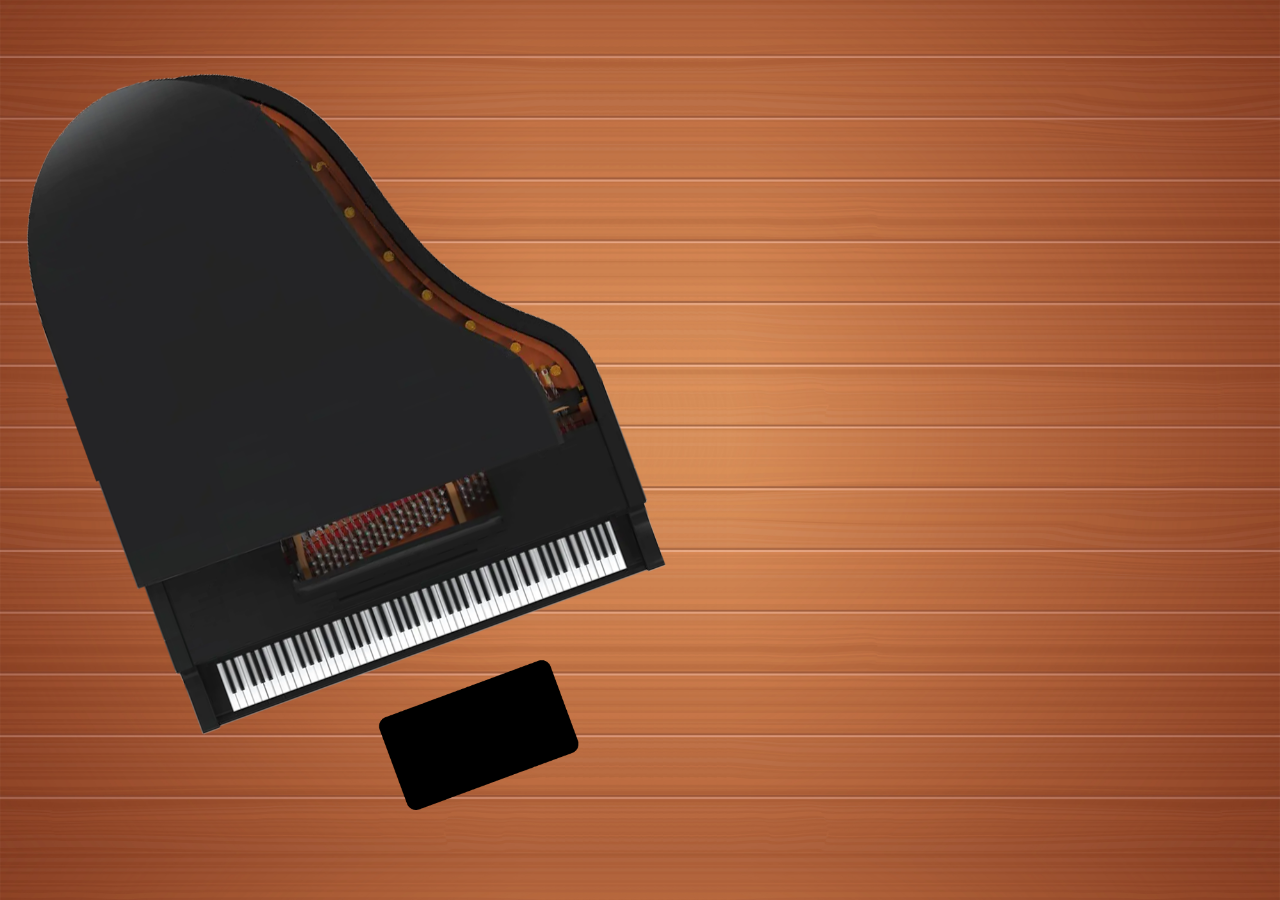
==== index.html @ e2bbc494 "first commit" ====
<!DOCTYPE html>
<html lang="pt-br">

<head>
    <meta charset="UTF-8">
    <meta http-equiv="X-UA-Compatible" content="IE=edge">
    <meta name="viewport" content="width=device-width, initial-scale=1.0">
    <link rel="stylesheet" href="style.css">
    <title>Cartao</title>
</head>

<body>
    <div id="background">
        <div id="piano">
        </div>
        <svg id="logo" viewBox="0 0 319 62" fill="none">
            <path d="M67.8456 60.96C66.3736 60.96 65.0776 60.56 63.9576 59.76C62.8696 58.96 62.0216 57.856 61.4136 56.448C60.8056 55.04 60.5016 53.472 60.5016 51.744C60.5016 49.952 60.7736 48.08 61.3176 46.128C61.8936 44.176 62.6296 42.224 63.5256 40.272C64.4216 38.32 65.3816 36.448 66.4056 34.656C67.4616 32.832 68.4856 31.168 69.4776 29.664C70.5016 28.16 71.3976 26.912 72.1656 25.92C73.3496 24.288 74.6936 22.592 76.1976 20.832C77.7336 19.04 79.3816 17.36 81.1416 15.792C82.9016 14.224 84.7576 12.96 86.7096 12C88.6616 11.008 90.6456 10.512 92.6616 10.512C93.9416 10.512 94.8856 10.656 95.4936 10.944C96.1016 11.2 96.4056 11.568 96.4056 12.048C96.4056 12.4 96.1496 12.688 95.6376 12.912C95.1576 13.136 94.4696 13.248 93.5736 13.248C91.3016 13.248 88.9816 12.896 86.6136 12.192C84.2456 11.456 81.7816 10.56 79.2216 9.504C76.6616 8.448 73.9736 7.392 71.1576 6.336C68.3736 5.28 65.4456 4.4 62.3736 3.696C59.3336 2.96 56.1176 2.592 52.7256 2.592C49.1096 2.592 45.8776 3.024 43.0296 3.888C40.2136 4.72 37.8136 5.856 35.8296 7.296C33.8776 8.736 32.3896 10.32 31.3656 12.048C30.3416 13.776 29.8296 15.52 29.8296 17.28C29.8296 19.2 30.4056 21.024 31.5576 22.752C32.7096 24.448 34.4536 25.824 36.7896 26.88C39.1576 27.936 42.1016 28.464 45.6216 28.464C48.4376 28.464 50.8056 28 52.7256 27.072C54.6456 26.112 56.0856 24.912 57.0456 23.472C58.0376 22.032 58.5336 20.592 58.5336 19.152C58.5336 18.032 58.2296 16.992 57.6216 16.032C57.0456 15.04 56.1336 14.256 54.8856 13.68C53.6696 13.072 52.1016 12.768 50.1816 12.768C48.6776 12.768 47.2536 12.96 45.9096 13.344C44.5976 13.696 43.4776 14.208 42.5496 14.88L42.2616 14.64C43.1896 13.936 44.3416 13.392 45.7176 13.008C47.1256 12.592 48.6136 12.384 50.1816 12.384C52.1336 12.384 53.7496 12.704 55.0296 13.344C56.3416 13.984 57.3176 14.8 57.9576 15.792C58.5976 16.784 58.9176 17.872 58.9176 19.056C58.9176 20.592 58.4056 22.112 57.3816 23.616C56.3896 25.12 54.9016 26.368 52.9176 27.36C50.9656 28.352 48.5176 28.848 45.5736 28.848C41.9576 28.848 38.9336 28.288 36.5016 27.168C34.1016 26.016 32.2936 24.544 31.0776 22.752C29.8936 20.96 29.3016 19.056 29.3016 17.04C29.3016 15.216 29.8136 13.424 30.8376 11.664C31.8616 9.872 33.3656 8.24 35.3496 6.768C37.3336 5.296 39.7496 4.128 42.5976 3.264C45.4456 2.368 48.6936 1.92 52.3416 1.92C55.6376 1.92 58.8056 2.288 61.8456 3.024C64.9176 3.76 67.8616 4.672 70.6776 5.76C73.5256 6.816 76.2616 7.888 78.8856 8.976C81.5416 10.032 84.0696 10.928 86.4696 11.664C88.9016 12.4 91.2216 12.768 93.4296 12.768C94.2616 12.768 94.8216 12.688 95.1096 12.528C95.4296 12.336 95.5896 12.128 95.5896 11.904C95.5896 11.648 95.3656 11.424 94.9176 11.232C94.5016 11.04 93.8616 10.944 92.9976 10.944C90.7576 10.944 88.6136 11.472 86.5656 12.528C84.5496 13.552 82.6456 14.912 80.8536 16.608C79.0616 18.272 77.3816 20.128 75.8136 22.176C74.2456 24.192 72.8056 26.192 71.4936 28.176C69.8296 30.672 68.2776 33.328 66.8376 36.144C65.4296 38.928 64.2776 41.696 63.3816 44.448C62.5176 47.168 62.0856 49.712 62.0856 52.08C62.0856 53.584 62.2936 54.992 62.7096 56.304C63.1256 57.616 63.7656 58.656 64.6296 59.424C65.4936 60.224 66.5656 60.624 67.8456 60.624C68.5176 60.624 69.0936 60.512 69.5736 60.288C70.0856 60.096 70.5336 59.792 70.9176 59.376L71.0136 59.664C70.6296 60.08 70.1816 60.4 69.6696 60.624C69.1896 60.848 68.5816 60.96 67.8456 60.96ZM27.8616 59.376C24.0856 59.376 20.6136 58.832 17.4456 57.744C14.2776 56.656 11.5096 55.12 9.14157 53.136C6.80557 51.184 4.99757 48.88 3.71757 46.224C2.40557 43.536 1.74957 40.608 1.74957 37.44C1.74957 34.144 2.43757 31.104 3.81357 28.32C5.18957 25.504 7.12557 23.056 9.62157 20.976C12.1176 18.896 15.0456 17.28 18.4056 16.128C21.7656 14.976 25.4296 14.4 29.3976 14.4C33.4936 14.4 37.0936 15.072 40.1976 16.416C43.3336 17.76 45.7336 19.648 47.3976 22.08L47.1576 22.32C45.4936 19.888 43.1256 18.032 40.0536 16.752C37.0136 15.44 33.4616 14.784 29.3976 14.784C25.4936 14.784 21.8776 15.344 18.5496 16.464C15.2216 17.584 12.3256 19.168 9.86157 21.216C7.42957 23.264 5.52557 25.664 4.14957 28.416C2.80557 31.168 2.13357 34.176 2.13357 37.44C2.13357 40.544 2.77357 43.424 4.05357 46.08C5.33357 48.704 7.12557 50.976 9.42957 52.896C11.7336 54.816 14.4536 56.304 17.5896 57.36C20.7256 58.448 24.1496 58.992 27.8616 58.992C31.1576 58.992 34.1976 58.592 36.9816 57.792C39.7656 57.024 42.1816 55.936 44.2296 54.528C46.3096 53.12 47.9256 51.456 49.0776 49.536C50.2296 47.616 50.8056 45.536 50.8056 43.296C50.8056 40.992 50.0216 38.944 48.4536 37.152C46.8856 35.36 44.7256 33.952 41.9736 32.928C39.2216 31.904 36.0696 31.392 32.5176 31.392C29.4776 31.392 27.0296 31.856 25.1736 32.784C23.3176 33.68 22.3896 34.864 22.3896 36.336C22.3896 38.928 24.5496 40.224 28.8696 40.224C30.6296 40.224 32.3576 40 34.0536 39.552C35.7816 39.072 37.3336 38.416 38.7096 37.584C40.1176 36.72 41.2376 35.712 42.0696 34.56C42.9016 33.376 43.3176 32.064 43.3176 30.624C43.3176 29.216 42.9016 28.016 42.0696 27.024C41.2696 26 40.2136 25.184 38.9016 24.576C37.6216 23.968 36.2616 23.536 34.8216 23.28C33.3816 22.992 32.0376 22.848 30.7896 22.848C27.9096 22.848 25.3016 23.232 22.9656 24C20.6296 24.768 18.6296 25.824 16.9656 27.168C15.3336 28.512 14.0696 30.032 13.1736 31.728C12.2776 33.424 11.8296 35.2 11.8296 37.056C11.8296 39.36 12.4376 41.36 13.6536 43.056C14.9016 44.72 16.6136 46.016 18.7896 46.944C20.9656 47.84 23.4776 48.288 26.3256 48.288C29.0136 48.288 31.6056 47.904 34.1016 47.136C36.5976 46.368 39.0456 45.296 41.4456 43.92C43.8456 42.512 46.2136 40.88 48.5496 39.024C50.9176 37.168 53.2856 35.136 55.6536 32.928C58.0536 30.688 60.4856 28.368 62.9496 25.968C65.4456 23.568 68.0376 21.136 70.7256 18.672C71.3336 18.128 72.2456 17.408 73.4616 16.512C74.6776 15.584 76.1016 14.672 77.7336 13.776C79.3976 12.848 81.1896 12.144 83.1096 11.664L84.3576 11.808C82.3096 12.224 80.4056 12.896 78.6456 13.824C76.8856 14.72 75.3336 15.648 73.9896 16.608C72.6776 17.568 71.6536 18.368 70.9176 19.008C69.0616 20.704 67.2536 22.592 65.4936 24.672C63.7656 26.72 62.0376 28.848 60.3096 31.056C58.5816 33.232 56.8056 35.36 54.9816 37.44C53.1896 39.488 51.2536 41.344 49.1736 43.008C47.4456 44.416 45.4456 45.696 43.1736 46.848C40.9016 47.968 38.4696 48.864 35.8776 49.536C33.3176 50.208 30.6776 50.544 27.9576 50.544C24.2136 50.544 21.1096 49.92 18.6456 48.672C16.2136 47.456 14.4056 45.84 13.2216 43.824C12.0376 41.776 11.4456 39.52 11.4456 37.056C11.4456 35.136 11.8936 33.312 12.7896 31.584C13.6856 29.824 14.9816 28.272 16.6776 26.928C18.3736 25.552 20.4056 24.464 22.7736 23.664C25.1736 22.864 27.8616 22.464 30.8376 22.464C31.9896 22.464 33.3016 22.608 34.7736 22.896C36.2456 23.152 37.6536 23.6 38.9976 24.24C40.3736 24.88 41.4936 25.728 42.3576 26.784C43.2536 27.84 43.7016 29.152 43.7016 30.72C43.7016 32.224 43.2696 33.584 42.4056 34.8C41.5416 35.984 40.3896 37.008 38.9496 37.872C37.5096 38.736 35.9096 39.408 34.1496 39.888C32.4216 40.336 30.6616 40.576 28.8696 40.608C24.2936 40.608 22.0056 39.184 22.0056 36.336C22.0056 34.736 22.9816 33.456 24.9336 32.496C26.8856 31.504 29.4136 31.008 32.5176 31.008C36.1016 31.008 39.3016 31.536 42.1176 32.592C44.9336 33.648 47.1416 35.104 48.7416 36.96C50.3736 38.784 51.1896 40.896 51.1896 43.296C51.1896 45.6 50.5976 47.712 49.4136 49.632C48.2616 51.584 46.6296 53.28 44.5176 54.72C42.4056 56.192 39.9256 57.328 37.0776 58.128C34.2616 58.96 31.1896 59.376 27.8616 59.376ZM50.9016 35.28L51.1416 34.848H72.7416V35.28H50.9016Z"/>
            <path d="M70.8617 40.944H70.4297L70.9097 40.416C73.4697 37.6 75.5337 35.296 77.1017 33.504C78.6697 31.68 79.7097 30.416 80.2217 29.712H81.9977C80.9097 30.544 79.5337 31.792 77.8697 33.456C76.2377 35.088 74.0777 37.392 71.3897 40.368L70.8617 40.944ZM71.9177 48.096C72.5257 48.096 73.3417 47.792 74.3657 47.184C75.3897 46.576 76.4937 45.776 77.6777 44.784C78.8617 43.76 79.9817 42.672 81.0377 41.52L81.5657 40.944H81.9497L81.6137 41.376C80.4617 42.688 79.2457 43.872 77.9657 44.928C76.7177 45.984 75.5497 46.832 74.4617 47.472C73.4057 48.08 72.5417 48.384 71.8697 48.384C71.5177 48.384 71.1657 48.256 70.8137 48C70.4617 47.776 70.2857 47.392 70.2857 46.848C70.2857 46.144 70.5577 45.392 71.1017 44.592C71.6457 43.792 72.3337 42.976 73.1657 42.144C74.0297 41.312 74.8777 40.512 75.7097 39.744C76.5417 38.976 77.2297 38.272 77.7737 37.632C78.3177 36.96 78.5897 36.384 78.5897 35.904C78.5897 35.424 78.2857 35.184 77.6777 35.184C77.4217 35.184 77.1017 35.232 76.7177 35.328C76.3657 35.392 75.9657 35.52 75.5177 35.712L75.8537 35.28C76.2057 35.12 76.5577 34.992 76.9097 34.896C77.2617 34.768 77.6297 34.704 78.0137 34.704C78.7177 34.704 79.2777 34.848 79.6937 35.136C80.1417 35.424 80.3657 35.888 80.3657 36.528C80.3657 37.296 80.0457 38.08 79.4057 38.88C78.7977 39.648 78.0137 40.4 77.0537 41.136C76.1257 41.872 75.1977 42.608 74.2697 43.344C73.3417 44.048 72.5577 44.736 71.9177 45.408C71.3097 46.048 71.0057 46.672 71.0057 47.28C71.0057 47.824 71.3097 48.096 71.9177 48.096Z"/>
            <path d="M83.7459 31.632V31.248H105.202V31.632H83.7459ZM83.9379 40.272C82.3379 42.096 81.2019 43.536 80.5299 44.592C79.8579 45.616 79.5219 46.48 79.5219 47.184C79.5219 47.792 79.7779 48.096 80.2899 48.096C80.8339 48.096 81.4259 47.888 82.0659 47.472C82.7379 47.056 83.5699 46.384 84.5619 45.456C85.5539 44.496 86.8019 43.184 88.3059 41.52L88.7859 40.944H89.2179L88.8339 41.376C86.5939 43.936 84.8019 45.744 83.4579 46.8C82.1459 47.856 81.0579 48.384 80.1939 48.384C79.2019 48.384 78.7059 47.84 78.7059 46.752C78.7059 45.056 79.6659 43.12 81.5859 40.944C82.1299 40.272 82.6579 39.648 83.1699 39.072C83.6819 38.464 84.2419 37.808 84.8499 37.104C85.4899 36.4 86.2899 35.536 87.2499 34.512C88.2099 33.488 89.4099 32.224 90.8499 30.72C92.2899 29.184 94.0659 27.312 96.1779 25.104C96.6259 25.104 97.1539 25.056 97.7619 24.96C98.4019 24.864 99.0259 24.736 99.6339 24.576C98.7379 25.216 97.4739 26.32 95.8419 27.888C94.2099 29.456 92.3539 31.312 90.2739 33.456C88.2259 35.6 86.1139 37.872 83.9379 40.272Z"/>
            <path d="M96.9167 33.36L96.1487 32.496L119.333 6.048H122.741C122.165 6.336 121.397 6.896 120.437 7.728C119.509 8.56 118.485 9.536 117.365 10.656C116.277 11.744 115.205 12.88 114.149 14.064C113.093 15.216 112.165 16.256 111.365 17.184L96.9167 33.36ZM96.9167 33.36L88.6127 42.48H89.1407L88.0367 43.92L84.4367 48H81.6047C82.7567 47.072 83.9727 45.984 85.2527 44.736C86.5327 43.456 87.7167 42.176 88.8047 40.896L96.1487 32.496L96.9167 33.36ZM92.7887 48.384C92.4047 48.384 92.0527 48.208 91.7327 47.856C91.4447 47.504 91.3007 47.072 91.3007 46.56C91.3007 45.824 91.5887 45.04 92.1647 44.208C92.7407 43.376 93.4447 42.56 94.2767 41.76C95.1407 40.928 95.9887 40.144 96.8207 39.408C97.6847 38.672 98.4047 38 98.9807 37.392C99.5567 36.784 99.8447 36.256 99.8447 35.808C99.8447 35.392 99.5887 35.184 99.0767 35.184C98.5967 35.184 97.9247 35.456 97.0607 36C96.1967 36.512 95.2367 37.2 94.1807 38.064C93.1247 38.896 92.0687 39.84 91.0127 40.896C89.9567 41.92 88.9647 42.928 88.0367 43.92H87.6047C88.5327 42.896 89.5407 41.856 90.6287 40.8C91.7167 39.744 92.8047 38.768 93.8927 37.872C94.9807 36.976 95.9887 36.256 96.9167 35.712C97.8447 35.168 98.5807 34.896 99.1247 34.896C99.5407 34.896 99.9087 35.04 100.229 35.328C100.581 35.584 100.757 36 100.757 36.576C100.757 37.344 100.453 38.128 99.8447 38.928C99.2687 39.728 98.5487 40.528 97.6847 41.328C96.8207 42.096 95.9567 42.848 95.0927 43.584C94.2287 44.288 93.4927 44.976 92.8847 45.648C92.3087 46.288 92.0207 46.848 92.0207 47.328C92.0207 47.84 92.3087 48.096 92.8847 48.096C93.4287 48.096 94.1967 47.792 95.1887 47.184C96.2127 46.576 97.3167 45.776 98.5007 44.784C99.6847 43.76 100.805 42.672 101.861 41.52L102.341 40.944H102.773L102.389 41.376C101.269 42.688 100.085 43.872 98.8367 44.928C97.5887 45.984 96.4367 46.832 95.3807 47.472C94.3247 48.08 93.4607 48.384 92.7887 48.384Z"/>
            <path d="M107.344 35.376H110.608C110 35.696 109.216 36.256 108.256 37.056C107.328 37.856 106.352 38.768 105.328 39.792C104.304 40.784 103.328 41.792 102.4 42.816C101.504 43.84 100.784 44.768 100.24 45.6C99.6636 46.4 99.3756 46.976 99.3756 47.328C99.3756 47.84 99.5836 48.096 99.9996 48.096C100.544 48.096 101.328 47.76 102.352 47.088C103.376 46.416 104.544 45.488 105.856 44.304C107.168 43.12 108.464 41.792 109.744 40.32H110.224C107.792 42.848 105.68 44.832 103.888 46.272C102.128 47.68 100.832 48.384 99.9996 48.384C99.6476 48.384 99.3916 48.272 99.2316 48.048C99.0396 47.824 98.9436 47.536 98.9436 47.184C98.9436 46.448 99.1996 45.6 99.7116 44.64C100.224 43.68 101.088 42.464 102.304 40.992C103.52 39.52 105.2 37.648 107.344 35.376ZM107.008 48.384C106.208 48.384 105.808 47.968 105.808 47.136C105.808 46.08 106.464 44.624 107.776 42.768C109.12 40.912 111.264 38.448 114.208 35.376H117.472C117.12 35.568 116.672 35.856 116.128 36.24C115.616 36.624 115.056 37.136 114.448 37.776C112.496 39.696 110.928 41.28 109.744 42.528C108.592 43.776 107.744 44.768 107.2 45.504C106.688 46.24 106.432 46.832 106.432 47.28C106.432 47.824 106.64 48.096 107.056 48.096C107.568 48.096 108.272 47.792 109.168 47.184C110.096 46.576 111.12 45.776 112.24 44.784C113.392 43.792 114.496 42.704 115.552 41.52L116.08 40.944H116.464L116.128 41.376C114.912 42.72 113.712 43.936 112.528 45.024C111.344 46.08 110.272 46.912 109.312 47.52C108.352 48.096 107.584 48.384 107.008 48.384Z"/>
            <path d="M116.518 40.944H116.086L116.566 40.416C119.126 37.6 121.19 35.296 122.758 33.504C124.326 31.68 125.366 30.416 125.878 29.712H127.654C126.566 30.544 125.19 31.792 123.526 33.456C121.894 35.088 119.734 37.392 117.046 40.368L116.518 40.944ZM117.574 48.096C118.182 48.096 118.998 47.792 120.022 47.184C121.046 46.576 122.15 45.776 123.334 44.784C124.518 43.76 125.638 42.672 126.694 41.52L127.222 40.944H127.606L127.27 41.376C126.118 42.688 124.902 43.872 123.622 44.928C122.374 45.984 121.206 46.832 120.118 47.472C119.062 48.08 118.198 48.384 117.526 48.384C117.174 48.384 116.822 48.256 116.47 48C116.118 47.776 115.942 47.392 115.942 46.848C115.942 46.144 116.214 45.392 116.758 44.592C117.302 43.792 117.99 42.976 118.822 42.144C119.686 41.312 120.534 40.512 121.366 39.744C122.198 38.976 122.886 38.272 123.43 37.632C123.974 36.96 124.246 36.384 124.246 35.904C124.246 35.424 123.942 35.184 123.334 35.184C123.078 35.184 122.758 35.232 122.374 35.328C122.022 35.392 121.622 35.52 121.174 35.712L121.51 35.28C121.862 35.12 122.214 34.992 122.566 34.896C122.918 34.768 123.286 34.704 123.67 34.704C124.374 34.704 124.934 34.848 125.35 35.136C125.798 35.424 126.022 35.888 126.022 36.528C126.022 37.296 125.702 38.08 125.062 38.88C124.454 39.648 123.67 40.4 122.71 41.136C121.782 41.872 120.854 42.608 119.926 43.344C118.998 44.048 118.214 44.736 117.574 45.408C116.966 46.048 116.662 46.672 116.662 47.28C116.662 47.824 116.966 48.096 117.574 48.096Z"/>
            <path d="M196.829 15.936C198.109 13.504 199.405 11.632 200.717 10.32C202.029 9.008 203.117 8.352 203.981 8.352C204.717 8.352 205.085 8.736 205.085 9.504C205.085 10.848 204.541 12.32 203.453 13.92C202.365 15.488 200.877 17.072 198.989 18.672C197.101 20.272 194.957 21.808 192.557 23.28C190.157 24.72 187.645 26.016 185.021 27.168C182.397 28.32 179.789 29.232 177.197 29.904C174.605 30.544 172.189 30.864 169.949 30.864C166.461 30.864 163.453 30.448 160.925 29.616C158.429 28.752 156.493 27.552 155.117 26.016C153.773 24.448 153.101 22.592 153.101 20.448C153.101 18.816 153.549 17.312 154.445 15.936C155.341 14.528 156.589 13.28 158.189 12.192C159.789 11.104 161.629 10.256 163.709 9.648C165.789 9.04 168.013 8.736 170.381 8.736C173.165 8.736 175.981 9.072 178.829 9.744C181.677 10.416 184.397 11.344 186.989 12.528C189.613 13.712 191.997 15.088 194.141 16.656C196.317 18.192 198.125 19.856 199.565 21.648C201.005 23.44 201.965 25.28 202.445 27.168L202.205 27.264C201.693 25.408 200.717 23.6 199.277 21.84C197.837 20.048 196.045 18.384 193.901 16.848C191.789 15.312 189.437 13.968 186.845 12.816C184.253 11.664 181.549 10.768 178.733 10.128C175.949 9.456 173.165 9.12 170.381 9.12C168.013 9.12 165.805 9.408 163.757 9.984C161.709 10.56 159.917 11.36 158.381 12.384C156.845 13.376 155.645 14.56 154.781 15.936C153.917 17.312 153.485 18.8 153.485 20.4C153.485 23.6 154.925 26.08 157.805 27.84C160.717 29.6 164.765 30.48 169.949 30.48C172.125 30.48 174.477 30.16 177.005 29.52C179.565 28.848 182.141 27.952 184.733 26.832C187.357 25.712 189.853 24.448 192.221 23.04C194.621 21.6 196.749 20.096 198.605 18.528C200.493 16.928 201.981 15.376 203.069 13.872C204.157 12.336 204.701 10.912 204.701 9.6C204.701 9.056 204.493 8.784 204.077 8.784C203.341 8.784 202.381 9.376 201.197 10.56C200.013 11.712 198.765 13.504 197.453 15.936C196.109 18.464 194.877 21.04 193.757 23.664C192.637 26.256 191.501 28.816 190.349 31.344C189.229 33.872 188.045 36.288 186.797 38.592C185.549 40.896 184.157 43.024 182.621 44.976C181.117 46.928 179.389 48.624 177.437 50.064C175.517 51.536 173.293 52.672 170.765 53.472C168.269 54.272 165.405 54.672 162.173 54.672C159.037 54.672 156.109 54.208 153.389 53.28C150.669 52.352 148.269 51.056 146.189 49.392C144.141 47.728 142.541 45.792 141.389 43.584C140.237 41.376 139.661 38.992 139.661 36.432C139.661 33.968 140.237 31.648 141.389 29.472C142.541 27.296 144.125 25.392 146.141 23.76C148.189 22.096 150.541 20.8 153.197 19.872C155.885 18.944 158.749 18.48 161.789 18.48C165.149 18.48 168.125 19.04 170.717 20.16C173.309 21.28 175.341 22.816 176.813 24.768C178.317 26.688 179.069 28.896 179.069 31.392C179.069 33.312 178.605 35.088 177.677 36.72C176.749 38.352 175.469 39.808 173.837 41.088C172.237 42.336 170.349 43.312 168.173 44.016C165.997 44.72 163.661 45.072 161.165 45.072C158.637 45.072 156.445 44.688 154.589 43.92C152.733 43.152 151.293 42.08 150.269 40.704C149.245 39.328 148.733 37.728 148.733 35.904C148.733 34.016 149.293 32.336 150.413 30.864C151.533 29.36 153.037 28.176 154.925 27.312C156.845 26.416 159.005 25.968 161.405 25.968C163.965 25.968 166.045 26.496 167.645 27.552C169.277 28.608 170.093 29.984 170.093 31.68C170.093 32.864 169.709 33.936 168.941 34.896C168.173 35.824 167.133 36.576 165.821 37.152C164.541 37.696 163.069 37.968 161.405 37.968C160.509 37.968 159.773 37.792 159.197 37.44C158.653 37.088 158.381 36.624 158.381 36.048C158.381 35.248 159.021 34.624 160.301 34.176C161.581 33.696 163.261 33.456 165.341 33.456C168.733 33.456 171.709 34.032 174.269 35.184C176.829 36.304 178.829 37.856 180.269 39.84C181.741 41.824 182.477 44.112 182.477 46.704C182.477 48.72 181.901 50.576 180.749 52.272C179.629 54 178.061 55.504 176.045 56.784C174.061 58.096 171.741 59.12 169.085 59.856C166.429 60.592 163.549 60.96 160.445 60.96C156.253 60.96 152.397 60.384 148.877 59.232C145.357 58.08 142.301 56.464 139.709 54.384C137.149 52.336 135.165 49.888 133.757 47.04C132.349 44.16 131.645 41.024 131.645 37.632C131.645 34.432 132.317 31.376 133.661 28.464C135.005 25.552 136.909 22.928 139.373 20.592C141.837 18.224 144.749 16.304 148.109 14.832L148.301 15.12C145.037 16.56 142.173 18.448 139.709 20.784C137.277 23.12 135.405 25.744 134.093 28.656C132.749 31.536 132.077 34.56 132.077 37.728C132.077 41.056 132.781 44.128 134.189 46.944C135.565 49.728 137.517 52.128 140.045 54.144C142.573 56.192 145.565 57.776 149.021 58.896C152.477 60.016 156.285 60.576 160.445 60.576C163.485 60.576 166.317 60.224 168.941 59.52C171.565 58.816 173.853 57.824 175.805 56.544C177.789 55.296 179.325 53.824 180.413 52.128C181.533 50.464 182.093 48.656 182.093 46.704C182.093 44.176 181.373 41.952 179.933 40.032C178.525 38.08 176.557 36.56 174.029 35.472C171.533 34.384 168.653 33.84 165.389 33.84C163.341 33.84 161.725 34.048 160.541 34.464C159.357 34.848 158.765 35.376 158.765 36.048C158.765 36.464 159.005 36.832 159.485 37.152C159.997 37.44 160.637 37.584 161.405 37.584C163.005 37.584 164.413 37.328 165.629 36.816C166.877 36.304 167.869 35.6 168.605 34.704C169.341 33.776 169.709 32.752 169.709 31.632C169.709 30.064 168.925 28.8 167.357 27.84C165.821 26.848 163.837 26.352 161.405 26.352C159.101 26.352 157.005 26.768 155.117 27.6C153.261 28.432 151.789 29.584 150.701 31.056C149.645 32.496 149.117 34.112 149.117 35.904C149.117 37.664 149.613 39.216 150.605 40.56C151.597 41.872 152.989 42.896 154.781 43.632C156.605 44.336 158.733 44.688 161.165 44.688C163.565 44.688 165.821 44.352 167.933 43.68C170.077 42.976 171.949 42.016 173.549 40.8C175.149 39.584 176.397 38.176 177.293 36.576C178.221 34.976 178.685 33.248 178.685 31.392C178.685 28.992 177.949 26.848 176.477 24.96C175.037 23.072 173.037 21.584 170.477 20.496C167.949 19.408 165.053 18.864 161.789 18.864C158.781 18.864 155.965 19.328 153.341 20.256C150.717 21.152 148.413 22.4 146.429 24C144.445 25.6 142.877 27.472 141.725 29.616C140.605 31.728 140.045 34 140.045 36.432C140.045 38.544 140.557 40.512 141.581 42.336C142.637 44.16 144.077 45.76 145.901 47.136C147.725 48.512 149.837 49.584 152.237 50.352C154.669 51.152 157.277 51.552 160.061 51.552C162.781 51.552 165.293 51.2 167.597 50.496C169.901 49.824 172.045 48.864 174.029 47.616C176.013 46.368 177.869 44.88 179.597 43.152C181.325 41.392 182.941 39.472 184.445 37.392C185.981 35.312 187.437 33.104 188.813 30.768C190.221 28.4 191.581 25.968 192.893 23.472C194.205 20.976 195.517 18.464 196.829 15.936Z"/>
            <path d="M190.769 48.384C190.097 48.384 189.553 48.112 189.137 47.568C188.689 46.992 188.465 46.272 188.465 45.408C188.465 44.512 188.721 43.584 189.233 42.624C189.745 41.664 190.433 40.72 191.297 39.792C192.193 38.864 193.169 38.032 194.225 37.296C195.313 36.56 196.433 35.984 197.585 35.568C198.737 35.12 199.841 34.896 200.897 34.896C202.273 34.896 202.961 35.312 202.961 36.144C202.961 36.592 202.721 37.168 202.241 37.872C201.761 38.544 201.201 39.12 200.561 39.6H198.641C199.185 39.344 199.745 38.976 200.321 38.496C200.897 38.016 201.377 37.536 201.761 37.056C202.177 36.576 202.385 36.192 202.385 35.904C202.385 35.456 202.001 35.232 201.233 35.232C200.497 35.232 199.633 35.52 198.641 36.096C197.649 36.64 196.609 37.376 195.521 38.304C194.465 39.232 193.473 40.224 192.545 41.28C191.617 42.336 190.865 43.376 190.289 44.4C189.713 45.392 189.425 46.24 189.425 46.944C189.425 47.712 189.905 48.096 190.865 48.096C191.889 48.096 193.057 47.808 194.369 47.232C195.681 46.656 197.009 45.872 198.353 44.88C199.697 43.856 200.929 42.72 202.049 41.472L202.529 40.944H202.961L202.577 41.376C201.393 42.752 200.097 43.968 198.689 45.024C197.281 46.08 195.889 46.912 194.513 47.52C193.169 48.096 191.921 48.384 190.769 48.384Z"/>
            <path d="M210.635 33.36L209.867 32.496L233.051 6.048H236.459C235.883 6.336 235.115 6.896 234.155 7.728C233.227 8.56 232.203 9.536 231.083 10.656C229.995 11.744 228.923 12.88 227.867 14.064C226.811 15.216 225.883 16.256 225.083 17.184L210.635 33.36ZM210.635 33.36L202.331 42.48H202.859L201.755 43.92L198.155 48H195.323C196.475 47.072 197.691 45.984 198.971 44.736C200.251 43.456 201.435 42.176 202.523 40.896L209.867 32.496L210.635 33.36ZM206.507 48.384C206.123 48.384 205.771 48.208 205.451 47.856C205.163 47.504 205.019 47.072 205.019 46.56C205.019 45.824 205.307 45.04 205.883 44.208C206.459 43.376 207.163 42.56 207.995 41.76C208.859 40.928 209.707 40.144 210.539 39.408C211.403 38.672 212.123 38 212.699 37.392C213.275 36.784 213.563 36.256 213.563 35.808C213.563 35.392 213.307 35.184 212.795 35.184C212.315 35.184 211.643 35.456 210.779 36C209.915 36.512 208.955 37.2 207.899 38.064C206.843 38.896 205.787 39.84 204.731 40.896C203.675 41.92 202.683 42.928 201.755 43.92H201.323C202.251 42.896 203.259 41.856 204.347 40.8C205.435 39.744 206.523 38.768 207.611 37.872C208.699 36.976 209.707 36.256 210.635 35.712C211.563 35.168 212.299 34.896 212.843 34.896C213.259 34.896 213.627 35.04 213.947 35.328C214.299 35.584 214.475 36 214.475 36.576C214.475 37.344 214.171 38.128 213.563 38.928C212.987 39.728 212.267 40.528 211.403 41.328C210.539 42.096 209.675 42.848 208.811 43.584C207.947 44.288 207.211 44.976 206.603 45.648C206.027 46.288 205.739 46.848 205.739 47.328C205.739 47.84 206.027 48.096 206.603 48.096C207.147 48.096 207.915 47.792 208.907 47.184C209.931 46.576 211.035 45.776 212.219 44.784C213.403 43.76 214.523 42.672 215.579 41.52L216.059 40.944H216.491L216.107 41.376C214.987 42.688 213.803 43.872 212.555 44.928C211.307 45.984 210.155 46.832 209.099 47.472C208.043 48.08 207.179 48.384 206.507 48.384Z"/>
            <path d="M215.11 48.288C214.182 48.288 213.718 47.584 213.718 46.176C213.718 45.216 214.006 44.224 214.582 43.2C215.126 42.144 215.862 41.12 216.79 40.128C217.75 39.136 218.806 38.24 219.958 37.44C221.142 36.608 222.342 35.968 223.558 35.52C224.806 35.04 225.99 34.8 227.11 34.8C228.07 34.8 228.55 35.152 228.55 35.856C228.55 36.528 228.118 37.392 227.254 38.448C226.39 39.472 225.302 40.672 223.99 42.048C222.966 43.104 221.878 44.112 220.726 45.072C219.606 46.032 218.55 46.816 217.558 47.424C216.566 48 215.75 48.288 215.11 48.288ZM215.158 48C215.702 48 216.422 47.744 217.318 47.232C218.214 46.688 219.222 45.952 220.342 45.024C221.462 44.096 222.598 43.024 223.75 41.808C225.062 40.464 226.118 39.296 226.918 38.304C227.75 37.312 228.166 36.512 228.166 35.904C228.166 35.456 227.862 35.232 227.254 35.232C226.678 35.232 225.958 35.456 225.094 35.904C224.262 36.32 223.366 36.896 222.406 37.632C221.446 38.368 220.486 39.184 219.526 40.08C218.598 40.976 217.75 41.888 216.982 42.816C216.214 43.712 215.59 44.56 215.11 45.36C214.63 46.16 214.39 46.816 214.39 47.328C214.39 47.776 214.646 48 215.158 48ZM232.102 40.944L231.718 41.376C230.566 42.688 229.398 43.888 228.214 44.976C227.03 46.032 225.942 46.864 224.95 47.472C223.958 48.08 223.174 48.384 222.598 48.384C222.31 48.384 222.038 48.256 221.782 48C221.558 47.776 221.446 47.488 221.446 47.136C221.446 46.176 221.958 44.912 222.982 43.344C224.006 41.744 225.43 40 227.254 38.112H227.494L229.99 35.376H233.206C232.726 35.664 232.214 36.016 231.67 36.432C231.126 36.848 230.614 37.296 230.134 37.776C228.086 39.824 226.47 41.472 225.286 42.72C224.102 43.936 223.254 44.896 222.742 45.6C222.262 46.272 222.022 46.832 222.022 47.28C222.022 47.824 222.246 48.096 222.694 48.096C223.206 48.096 223.894 47.824 224.758 47.28C225.654 46.704 226.662 45.92 227.782 44.928C228.902 43.904 230.038 42.768 231.19 41.52L231.67 40.944H232.102Z"/>
            <path d="M232.112 40.944H231.68L232.16 40.416C234.72 37.6 236.784 35.296 238.352 33.504C239.92 31.68 240.96 30.416 241.472 29.712H243.248C242.16 30.544 240.784 31.792 239.12 33.456C237.488 35.088 235.328 37.392 232.64 40.368L232.112 40.944ZM233.168 48.096C233.776 48.096 234.592 47.792 235.616 47.184C236.64 46.576 237.744 45.776 238.928 44.784C240.112 43.76 241.232 42.672 242.288 41.52L242.816 40.944H243.2L242.864 41.376C241.712 42.688 240.496 43.872 239.216 44.928C237.968 45.984 236.8 46.832 235.712 47.472C234.656 48.08 233.792 48.384 233.12 48.384C232.768 48.384 232.416 48.256 232.064 48C231.712 47.776 231.536 47.392 231.536 46.848C231.536 46.144 231.808 45.392 232.352 44.592C232.896 43.792 233.584 42.976 234.416 42.144C235.28 41.312 236.128 40.512 236.96 39.744C237.792 38.976 238.48 38.272 239.024 37.632C239.568 36.96 239.84 36.384 239.84 35.904C239.84 35.424 239.536 35.184 238.928 35.184C238.672 35.184 238.352 35.232 237.968 35.328C237.616 35.392 237.216 35.52 236.768 35.712L237.104 35.28C237.456 35.12 237.808 34.992 238.16 34.896C238.512 34.768 238.88 34.704 239.264 34.704C239.968 34.704 240.528 34.848 240.944 35.136C241.392 35.424 241.616 35.888 241.616 36.528C241.616 37.296 241.296 38.08 240.656 38.88C240.048 39.648 239.264 40.4 238.304 41.136C237.376 41.872 236.448 42.608 235.52 43.344C234.592 44.048 233.808 44.736 233.168 45.408C232.56 46.048 232.256 46.672 232.256 47.28C232.256 47.824 232.56 48.096 233.168 48.096Z"/>
            <path d="M243.268 40.944H242.836L243.316 40.416C244.884 38.688 246.372 37.312 247.78 36.288C249.22 35.232 250.356 34.704 251.188 34.704C251.508 34.704 251.78 34.816 252.004 35.04C252.228 35.264 252.34 35.568 252.34 35.952C252.34 36.72 252.004 37.6 251.332 38.592C250.692 39.552 249.588 40.848 248.02 42.48H248.548L247.444 43.92L243.796 48H240.244C241.556 47.04 242.884 45.952 244.228 44.736C245.604 43.52 246.868 42.304 248.02 41.088C249.172 39.872 250.1 38.784 250.804 37.824C251.508 36.832 251.86 36.128 251.86 35.712C251.86 35.232 251.62 34.992 251.14 34.992C250.692 34.992 250.052 35.248 249.22 35.76C248.388 36.24 247.492 36.896 246.532 37.728C245.572 38.528 244.644 39.424 243.748 40.416L243.268 40.944ZM252.244 48.384C251.828 48.384 251.46 48.208 251.14 47.856C250.852 47.504 250.708 47.072 250.708 46.56C250.708 45.824 250.996 45.04 251.572 44.208C252.148 43.376 252.852 42.56 253.684 41.76C254.548 40.928 255.396 40.144 256.228 39.408C257.092 38.672 257.812 38 258.388 37.392C258.964 36.784 259.252 36.256 259.252 35.808C259.252 35.392 258.996 35.184 258.484 35.184C258.004 35.184 257.332 35.456 256.468 36C255.604 36.512 254.644 37.2 253.588 38.064C252.532 38.928 251.476 39.872 250.42 40.896C249.364 41.92 248.372 42.928 247.444 43.92H247.012C247.94 42.896 248.948 41.856 250.036 40.8C251.124 39.744 252.212 38.768 253.3 37.872C254.388 36.976 255.38 36.256 256.276 35.712C257.204 35.168 257.956 34.896 258.532 34.896C258.948 34.896 259.316 35.04 259.636 35.328C259.988 35.584 260.164 36 260.164 36.576C260.164 37.344 259.86 38.128 259.252 38.928C258.676 39.728 257.956 40.528 257.092 41.328C256.228 42.096 255.348 42.848 254.452 43.584C253.588 44.288 252.852 44.96 252.244 45.6C251.668 46.24 251.38 46.816 251.38 47.328C251.38 47.552 251.46 47.744 251.62 47.904C251.812 48.032 252.02 48.096 252.244 48.096C252.82 48.096 253.604 47.792 254.596 47.184C255.62 46.576 256.724 45.776 257.908 44.784C259.092 43.76 260.212 42.672 261.268 41.52L261.748 40.944H262.18L261.796 41.376C260.644 42.688 259.444 43.872 258.196 44.928C256.948 45.984 255.796 46.832 254.74 47.472C253.684 48.08 252.852 48.384 252.244 48.384Z"/>
            <path d="M262.159 48.096C263.055 48.096 264.111 47.808 265.327 47.232C266.575 46.656 267.839 45.872 269.119 44.88C270.431 43.888 271.647 42.768 272.767 41.52L273.247 40.944H273.679L273.295 41.376C272.143 42.688 270.879 43.888 269.503 44.976C268.127 46.032 266.783 46.864 265.471 47.472C264.191 48.08 263.087 48.384 262.159 48.384C261.423 48.384 260.847 48.128 260.431 47.616C259.983 47.104 259.759 46.4 259.759 45.504C259.759 44.608 260.031 43.68 260.575 42.72C261.087 41.728 261.775 40.768 262.639 39.84C263.535 38.912 264.527 38.08 265.615 37.344C266.703 36.576 267.823 35.984 268.975 35.568C270.127 35.12 271.231 34.896 272.287 34.896C272.767 34.896 273.151 34.992 273.439 35.184C273.727 35.376 273.871 35.616 273.871 35.904C273.871 36.48 273.535 37.088 272.863 37.728C272.223 38.368 271.391 38.976 270.367 39.552C269.343 40.096 268.239 40.56 267.055 40.944C265.903 41.296 264.799 41.472 263.743 41.472L264.079 41.088C265.071 41.024 266.111 40.832 267.199 40.512C268.287 40.16 269.279 39.728 270.175 39.216C271.103 38.672 271.855 38.112 272.431 37.536C273.007 36.96 273.295 36.416 273.295 35.904C273.295 35.488 273.007 35.28 272.431 35.28C271.759 35.28 270.927 35.568 269.935 36.144C268.975 36.72 267.967 37.472 266.911 38.4C265.855 39.296 264.863 40.288 263.935 41.376C263.007 42.432 262.271 43.456 261.727 44.448C261.151 45.44 260.863 46.272 260.863 46.944C260.863 47.712 261.295 48.096 262.159 48.096Z"/>
            <path d="M273.69 40.944H273.258L273.738 40.416C276.298 37.6 278.362 35.296 279.93 33.504C281.498 31.68 282.538 30.416 283.05 29.712H284.826C283.738 30.544 282.362 31.792 280.698 33.456C279.066 35.088 276.906 37.392 274.218 40.368L273.69 40.944ZM283.962 41.376C282.458 43.104 280.874 44.432 279.21 45.36C277.578 46.256 275.978 46.704 274.41 46.704C273.194 46.704 272.186 46.816 271.386 47.04C270.586 47.232 270.186 47.488 270.186 47.808C270.186 48 270.346 48.096 270.666 48.096C271.786 48.096 272.874 47.792 273.93 47.184C275.018 46.576 275.994 45.76 276.858 44.736C277.722 43.712 278.394 42.56 278.874 41.28C279.386 40 279.642 38.704 279.642 37.392C279.642 36.592 279.706 35.888 279.834 35.28C279.962 34.64 280.218 34 280.602 33.36C281.018 32.688 281.658 31.904 282.522 31.008L284.778 29.712C283.818 30.448 283.05 31.072 282.474 31.584C281.93 32.064 281.546 32.496 281.322 32.88C281.098 33.232 280.986 33.632 280.986 34.08C280.986 34.528 281.066 35.168 281.226 36C281.418 36.8 281.514 37.616 281.514 38.448C281.514 39.696 281.194 40.912 280.554 42.096C279.946 43.248 279.114 44.304 278.058 45.264C277.034 46.224 275.882 46.992 274.602 47.568C273.354 48.112 272.074 48.384 270.762 48.384C270.186 48.384 269.898 48.208 269.898 47.856C269.898 47.44 270.33 47.104 271.194 46.848C272.058 46.56 273.114 46.416 274.362 46.416C277.434 46.416 280.458 44.784 283.434 41.52L283.914 40.944H284.346L283.962 41.376Z"/>
            <path d="M282.698 43.92C286.058 40.56 288.794 38.08 290.906 36.48C293.05 34.848 294.634 34.032 295.658 34.032C296.33 34.032 296.858 34.192 297.242 34.512C297.658 34.832 297.866 35.264 297.866 35.808C297.866 36.768 297.338 37.6 296.282 38.304C295.226 39.008 293.946 39.36 292.442 39.36C291.994 39.36 291.53 39.312 291.05 39.216C290.57 39.088 290.25 38.944 290.09 38.784L289.85 38.4C290.01 38.688 290.41 38.832 291.05 38.832C291.914 38.832 292.746 38.656 293.546 38.304C294.378 37.952 295.05 37.504 295.562 36.96C296.106 36.416 296.378 35.872 296.378 35.328C296.378 34.72 296.026 34.416 295.322 34.416C294.906 34.416 294.266 34.672 293.402 35.184C292.538 35.664 291.546 36.352 290.426 37.248C289.306 38.112 288.122 39.12 286.874 40.272C285.626 41.392 284.378 42.608 283.13 43.92H282.698ZM288.074 48.096C288.906 48.096 289.85 47.808 290.906 47.232C291.994 46.624 293.114 45.824 294.266 44.832C295.418 43.808 296.538 42.704 297.626 41.52L298.106 40.944H298.538L298.154 41.376C297.066 42.624 295.898 43.776 294.65 44.832C293.402 45.888 292.202 46.752 291.05 47.424C289.93 48.064 288.938 48.384 288.074 48.384C287.562 48.384 287.066 48.176 286.586 47.76C286.138 47.312 285.914 46.72 285.914 45.984C285.914 45.344 286.122 44.752 286.538 44.208C286.954 43.664 287.434 43.152 287.978 42.672C288.522 42.192 289.002 41.728 289.418 41.28C289.834 40.8 290.042 40.288 290.042 39.744C290.042 39.456 289.994 39.2 289.898 38.976C289.834 38.752 289.738 38.544 289.61 38.352L289.658 38.112C290.01 38.464 290.202 38.768 290.234 39.024C290.298 39.28 290.33 39.552 290.33 39.84C290.33 40.544 290.17 41.216 289.85 41.856C289.53 42.464 289.146 43.056 288.698 43.632C288.25 44.176 287.85 44.752 287.498 45.36C287.178 45.936 287.018 46.544 287.018 47.184C287.018 47.6 287.146 47.856 287.402 47.952C287.69 48.048 287.914 48.096 288.074 48.096ZM292.01 33.36L291.242 32.496L314.426 6.048H317.834C317.258 6.304 316.49 6.864 315.53 7.728C314.602 8.56 313.594 9.536 312.506 10.656C311.418 11.744 310.346 12.88 309.29 14.064C308.234 15.216 307.29 16.24 306.458 17.136L292.01 33.36ZM292.01 33.36L283.898 42.48H284.234L283.13 43.92L279.53 48H276.698C277.85 47.072 279.066 45.984 280.346 44.736C281.594 43.456 282.778 42.176 283.898 40.896L291.242 32.496L292.01 33.36Z"/>
            <path d="M295.894 48.384C295.574 48.384 295.302 48.256 295.078 48C294.822 47.776 294.694 47.488 294.694 47.136C294.694 46.08 295.366 44.624 296.71 42.768C298.022 40.912 300.15 38.448 303.094 35.376H306.358C305.974 35.568 305.526 35.872 305.014 36.288C304.534 36.672 303.958 37.168 303.286 37.776C301.334 39.664 299.766 41.232 298.582 42.48C297.398 43.728 296.55 44.736 296.038 45.504C295.526 46.24 295.27 46.832 295.27 47.28C295.27 47.824 295.494 48.096 295.942 48.096C296.454 48.096 297.174 47.808 298.102 47.232C299.03 46.624 300.054 45.824 301.174 44.832C302.294 43.808 303.382 42.704 304.438 41.52L304.918 40.944H305.35L304.966 41.376C303.782 42.72 302.598 43.936 301.414 45.024C300.23 46.08 299.158 46.912 298.198 47.52C297.238 48.096 296.47 48.384 295.894 48.384ZM313.702 24.576C314.022 24.576 314.182 24.688 314.182 24.912C314.182 25.296 313.942 25.76 313.462 26.304C313.014 26.816 312.47 27.264 311.83 27.648C311.222 28.032 310.694 28.224 310.246 28.224C309.958 28.224 309.814 28.112 309.814 27.888C309.814 27.536 310.054 27.104 310.534 26.592C311.014 26.08 311.558 25.616 312.166 25.2C312.806 24.784 313.318 24.576 313.702 24.576Z"/>
            </svg>
        <svg id="logo-90deg" viewBox="0 0 62 309" fill="none">
                <path d="M1.27201 58.4936C1.27201 57.0216 1.67201 55.7256 2.47201 54.6056C3.27201 53.5176 4.37601 52.6696 5.78401 52.0616C7.19201 51.4536 8.76001 51.1496 10.488 51.1496C12.28 51.1496 14.152 51.4216 16.104 51.9656C18.056 52.5416 20.008 53.2776 21.96 54.1736C23.912 55.0696 25.784 56.0296 27.576 57.0536C29.4 58.1096 31.064 59.1336 32.568 60.1256C34.072 61.1496 35.32 62.0455 36.312 62.8136C37.944 63.9976 39.64 65.3416 41.4 66.8456C43.192 68.3816 44.872 70.0296 46.44 71.7896C48.008 73.5496 49.272 75.4055 50.232 77.3576C51.224 79.3096 51.72 81.2935 51.72 83.3095C51.72 84.5896 51.576 85.5336 51.288 86.1415C51.032 86.7495 50.664 87.0536 50.184 87.0536C49.832 87.0536 49.544 86.7976 49.32 86.2856C49.096 85.8056 48.984 85.1176 48.984 84.2215C48.984 81.9496 49.336 79.6296 50.04 77.2616C50.776 74.8936 51.672 72.4296 52.728 69.8696C53.784 67.3096 54.84 64.6216 55.896 61.8055C56.952 59.0215 57.832 56.0936 58.536 53.0216C59.272 49.9816 59.64 46.7656 59.64 43.3736C59.64 39.7576 59.208 36.5256 58.344 33.6776C57.512 30.8616 56.376 28.4616 54.936 26.4776C53.496 24.5256 51.912 23.0376 50.184 22.0136C48.456 20.9896 46.712 20.4776 44.952 20.4776C43.032 20.4776 41.208 21.0536 39.48 22.2056C37.784 23.3576 36.408 25.1016 35.352 27.4376C34.296 29.8056 33.768 32.7496 33.768 36.2696C33.768 39.0856 34.232 41.4536 35.16 43.3736C36.12 45.2936 37.32 46.7336 38.76 47.6936C40.2 48.6856 41.64 49.1816 43.08 49.1816C44.2 49.1816 45.24 48.8776 46.2 48.2696C47.192 47.6936 47.976 46.7816 48.552 45.5336C49.16 44.3176 49.464 42.7496 49.464 40.8296C49.464 39.3256 49.272 37.9016 48.888 36.5576C48.536 35.2456 48.024 34.1256 47.352 33.1976L47.592 32.9096C48.296 33.8376 48.84 34.9896 49.224 36.3656C49.64 37.7736 49.848 39.2616 49.848 40.8296C49.848 42.7816 49.528 44.3976 48.888 45.6776C48.248 46.9896 47.432 47.9656 46.44 48.6056C45.448 49.2456 44.36 49.5656 43.176 49.5656C41.64 49.5656 40.12 49.0536 38.616 48.0296C37.112 47.0376 35.864 45.5496 34.872 43.5656C33.88 41.6136 33.384 39.1656 33.384 36.2216C33.384 32.6056 33.944 29.5816 35.064 27.1496C36.216 24.7496 37.688 22.9416 39.48 21.7256C41.272 20.5416 43.176 19.9496 45.192 19.9496C47.016 19.9496 48.808 20.4616 50.568 21.4856C52.36 22.5096 53.992 24.0136 55.464 25.9976C56.936 27.9816 58.104 30.3976 58.968 33.2456C59.864 36.0936 60.312 39.3416 60.312 42.9896C60.312 46.2856 59.944 49.4536 59.208 52.4936C58.472 55.5656 57.56 58.5096 56.472 61.3256C55.416 64.1736 54.344 66.9096 53.256 69.5336C52.2 72.1896 51.304 74.7176 50.568 77.1176C49.832 79.5496 49.464 81.8696 49.464 84.0776C49.464 84.9096 49.544 85.4696 49.704 85.7576C49.896 86.0776 50.104 86.2376 50.328 86.2376C50.584 86.2376 50.808 86.0135 51 85.5656C51.192 85.1496 51.288 84.5096 51.288 83.6456C51.288 81.4055 50.76 79.2616 49.704 77.2136C48.68 75.1976 47.32 73.2936 45.624 71.5016C43.96 69.7096 42.104 68.0296 40.056 66.4616C38.04 64.8936 36.04 63.4536 34.056 62.1415C31.56 60.4776 28.904 58.9256 26.088 57.4855C23.304 56.0775 20.536 54.9256 17.784 54.0296C15.064 53.1656 12.52 52.7336 10.152 52.7336C8.64801 52.7336 7.24001 52.9416 5.92801 53.3576C4.61601 53.7736 3.576 54.4136 2.80801 55.2776C2.00801 56.1416 1.60801 57.2136 1.60801 58.4936C1.60801 59.1656 1.72001 59.7415 1.94401 60.2215C2.13601 60.7336 2.44001 61.1815 2.85601 61.5656L2.56801 61.6616C2.15201 61.2776 1.83201 60.8296 1.60801 60.3176C1.38401 59.8376 1.27201 59.2296 1.27201 58.4936ZM2.85601 18.5096C2.85601 14.7336 3.40001 11.2616 4.48801 8.09355C5.57601 4.92555 7.11201 2.15755 9.09601 -0.210447C11.048 -2.54645 13.352 -4.35445 16.008 -5.63445C18.696 -6.94645 21.624 -7.60245 24.792 -7.60245C28.088 -7.60245 31.128 -6.91445 33.912 -5.53845C36.728 -4.16245 39.176 -2.22645 41.256 0.269553C43.336 2.76555 44.952 5.69355 46.104 9.05355C47.256 12.4136 47.832 16.0776 47.832 20.0456C47.832 24.1416 47.16 27.7416 45.816 30.8456C44.472 33.9816 42.584 36.3816 40.152 38.0456L39.912 37.8056C42.344 36.1416 44.2 33.7736 45.48 30.7016C46.792 27.6616 47.448 24.1096 47.448 20.0456C47.448 16.1416 46.888 12.5256 45.768 9.19756C44.648 5.86955 43.064 2.97355 41.016 0.509553C38.968 -1.92245 36.568 -3.82645 33.816 -5.20245C31.064 -6.54645 28.056 -7.21845 24.792 -7.21845C21.688 -7.21845 18.808 -6.57845 16.152 -5.29845C13.528 -4.01845 11.256 -2.22645 9.33601 0.0775533C7.41601 2.38155 5.92801 5.10155 4.87201 8.23755C3.78401 11.3736 3.24001 14.7976 3.24001 18.5096C3.24001 21.8056 3.64001 24.8456 4.44001 27.6296C5.20801 30.4136 6.29601 32.8296 7.70401 34.8776C9.11201 36.9576 10.776 38.5736 12.696 39.7256C14.616 40.8776 16.696 41.4536 18.936 41.4536C21.24 41.4536 23.288 40.6696 25.08 39.1016C26.872 37.5336 28.28 35.3736 29.304 32.6216C30.328 29.8696 30.84 26.7176 30.84 23.1656C30.84 20.1256 30.376 17.6776 29.448 15.8216C28.552 13.9656 27.368 13.0376 25.896 13.0376C23.304 13.0376 22.008 15.1976 22.008 19.5176C22.008 21.2776 22.232 23.0056 22.68 24.7016C23.16 26.4296 23.816 27.9816 24.648 29.3576C25.512 30.7656 26.52 31.8856 27.672 32.7176C28.856 33.5496 30.168 33.9656 31.608 33.9656C33.016 33.9656 34.216 33.5496 35.208 32.7176C36.232 31.9176 37.048 30.8616 37.656 29.5496C38.264 28.2696 38.696 26.9096 38.952 25.4696C39.24 24.0296 39.384 22.6856 39.384 21.4376C39.384 18.5576 39 15.9496 38.232 13.6136C37.464 11.2776 36.408 9.27755 35.064 7.61355C33.72 5.98155 32.2 4.71755 30.504 3.82155C28.808 2.92555 27.032 2.47755 25.176 2.47755C22.872 2.47755 20.872 3.08555 19.176 4.30155C17.512 5.54955 16.216 7.26155 15.288 9.43755C14.392 11.6136 13.944 14.1256 13.944 16.9736C13.944 19.6616 14.328 22.2536 15.096 24.7496C15.864 27.2456 16.936 29.6936 18.312 32.0936C19.72 34.4936 21.352 36.8616 23.208 39.1976C25.064 41.5656 27.096 43.9336 29.304 46.3016C31.544 48.7016 33.864 51.1336 36.264 53.5976C38.664 56.0936 41.096 58.6855 43.56 61.3736C44.104 61.9816 44.824 62.8936 45.72 64.1096C46.648 65.3255 47.56 66.7496 48.456 68.3816C49.384 70.0456 50.088 71.8376 50.568 73.7576L50.424 75.0056C50.008 72.9576 49.336 71.0536 48.408 69.2936C47.512 67.5336 46.584 65.9816 45.624 64.6376C44.664 63.3255 43.864 62.3016 43.224 61.5656C41.528 59.7095 39.64 57.9016 37.56 56.1416C35.512 54.4136 33.384 52.6856 31.176 50.9576C29 49.2296 26.872 47.4536 24.792 45.6296C22.744 43.8376 20.888 41.9016 19.224 39.8216C17.816 38.0936 16.536 36.0936 15.384 33.8216C14.264 31.5496 13.368 29.1176 12.696 26.5256C12.024 23.9656 11.688 21.3256 11.688 18.6056C11.688 14.8616 12.312 11.7576 13.56 9.29355C14.776 6.86155 16.392 5.05355 18.408 3.86955C20.456 2.68555 22.712 2.09355 25.176 2.09355C27.096 2.09355 28.92 2.54155 30.648 3.43755C32.408 4.33355 33.96 5.62955 35.304 7.32555C36.68 9.02155 37.768 11.0536 38.568 13.4216C39.368 15.8216 39.768 18.5096 39.768 21.4856C39.768 22.6376 39.624 23.9496 39.336 25.4216C39.08 26.8936 38.632 28.3016 37.992 29.6456C37.352 31.0216 36.504 32.1416 35.448 33.0056C34.392 33.9016 33.08 34.3496 31.512 34.3496C30.008 34.3496 28.648 33.9176 27.432 33.0536C26.248 32.1896 25.224 31.0376 24.36 29.5976C23.496 28.1576 22.824 26.5576 22.344 24.7976C21.896 23.0696 21.656 21.3096 21.624 19.5176C21.624 14.9416 23.048 12.6536 25.896 12.6536C27.496 12.6536 28.776 13.6296 29.736 15.5816C30.728 17.5336 31.224 20.0616 31.224 23.1656C31.224 26.7496 30.696 29.9496 29.64 32.7656C28.584 35.5816 27.128 37.7896 25.272 39.3896C23.448 41.0216 21.336 41.8376 18.936 41.8376C16.632 41.8376 14.52 41.2456 12.6 40.0616C10.648 38.9096 8.95201 37.2776 7.51201 35.1656C6.04001 33.0536 4.90401 30.5736 4.10401 27.7256C3.27201 24.9096 2.85601 21.8376 2.85601 18.5096ZM26.952 41.5496L27.384 41.7896L27.384 63.3895H26.952L26.952 41.5496Z"/>
                <path d="M21.288 61.5097V61.0777L21.816 61.5577C24.632 64.1177 26.936 66.1817 28.728 67.7497C30.552 69.3177 31.816 70.3577 32.52 70.8697V72.6457C31.688 71.5577 30.44 70.1817 28.776 68.5177C27.144 66.8857 24.84 64.7257 21.864 62.0377L21.288 61.5097ZM14.136 62.5657C14.136 63.1737 14.44 63.9897 15.048 65.0137C15.656 66.0377 16.456 67.1417 17.448 68.3257C18.472 69.5097 19.56 70.6297 20.712 71.6857L21.288 72.2137V72.5977L20.856 72.2617C19.544 71.1097 18.36 69.8937 17.304 68.6137C16.248 67.3657 15.4 66.1977 14.76 65.1097C14.152 64.0537 13.848 63.1897 13.848 62.5177C13.848 62.1657 13.976 61.8137 14.232 61.4617C14.456 61.1097 14.84 60.9337 15.384 60.9337C16.088 60.9337 16.84 61.2057 17.64 61.7497C18.44 62.2937 19.256 62.9817 20.088 63.8137C20.92 64.6777 21.72 65.5257 22.488 66.3577C23.256 67.1897 23.96 67.8777 24.6 68.4217C25.272 68.9657 25.848 69.2377 26.328 69.2377C26.808 69.2377 27.048 68.9337 27.048 68.3257C27.048 68.0697 27 67.7497 26.904 67.3657C26.84 67.0137 26.712 66.6137 26.52 66.1657L26.952 66.5017C27.112 66.8537 27.24 67.2057 27.336 67.5577C27.464 67.9097 27.528 68.2777 27.528 68.6617C27.528 69.3657 27.384 69.9257 27.096 70.3417C26.808 70.7897 26.344 71.0137 25.704 71.0137C24.936 71.0137 24.152 70.6937 23.352 70.0537C22.584 69.4457 21.832 68.6617 21.096 67.7017C20.36 66.7737 19.624 65.8457 18.888 64.9177C18.184 63.9897 17.496 63.2057 16.824 62.5657C16.184 61.9577 15.56 61.6537 14.952 61.6537C14.408 61.6537 14.136 61.9577 14.136 62.5657Z"/>
                <path d="M30.6 74.3939H30.984L30.984 95.8499H30.6L30.6 74.3939ZM21.96 74.5859C20.136 72.9859 18.696 71.8499 17.64 71.1779C16.616 70.5059 15.752 70.1699 15.048 70.1699C14.44 70.1699 14.136 70.4259 14.136 70.9379C14.136 71.4819 14.344 72.0739 14.76 72.7139C15.176 73.3859 15.848 74.2179 16.776 75.2099C17.736 76.2019 19.048 77.4499 20.712 78.9539L21.288 79.4339V79.8659L20.856 79.4819C18.296 77.2419 16.488 75.4499 15.432 74.1059C14.376 72.7939 13.848 71.7059 13.848 70.8419C13.848 69.8499 14.392 69.3539 15.48 69.3539C17.176 69.3539 19.112 70.3139 21.288 72.2339C21.96 72.7779 22.584 73.3059 23.16 73.8179C23.768 74.3299 24.424 74.8899 25.128 75.4979C25.832 76.1379 26.696 76.9379 27.72 77.8979C28.744 78.8579 30.008 80.0579 31.512 81.4979C33.048 82.9379 34.92 84.7139 37.128 86.8259C37.128 87.2739 37.176 87.8019 37.272 88.4099C37.368 89.0499 37.496 89.6739 37.656 90.2819C37.016 89.3859 35.912 88.1219 34.344 86.4899C32.776 84.8579 30.92 83.0019 28.776 80.9219C26.632 78.8739 24.36 76.7619 21.96 74.5859Z"/>
                <path d="M28.872 87.5647L29.736 86.7967L56.184 109.981V113.389C55.896 112.813 55.336 112.045 54.504 111.085C53.672 110.157 52.696 109.133 51.576 108.013C50.488 106.925 49.352 105.853 48.168 104.797C47.016 103.741 45.976 102.813 45.048 102.013L28.872 87.5647ZM28.872 87.5647L19.752 79.2607V79.7887L18.312 78.6847L14.232 75.0847V72.2527C15.16 73.4047 16.248 74.6207 17.496 75.9007C18.776 77.1807 20.056 78.3647 21.336 79.4527L29.736 86.7967L28.872 87.5647ZM13.848 83.4367C13.848 83.0527 14.024 82.7007 14.376 82.3807C14.728 82.0927 15.16 81.9487 15.672 81.9487C16.408 81.9487 17.192 82.2367 18.024 82.8127C18.856 83.3887 19.672 84.0927 20.472 84.9247C21.304 85.7887 22.088 86.6367 22.824 87.4687C23.56 88.3327 24.232 89.0527 24.84 89.6287C25.448 90.2047 25.976 90.4927 26.424 90.4927C26.84 90.4927 27.048 90.2367 27.048 89.7247C27.048 89.2447 26.776 88.5727 26.232 87.7087C25.72 86.8447 25.032 85.8847 24.168 84.8287C23.336 83.7727 22.392 82.7167 21.336 81.6607C20.312 80.6047 19.304 79.6127 18.312 78.6847V78.2527C19.336 79.1807 20.376 80.1887 21.432 81.2767C22.488 82.3647 23.464 83.4527 24.36 84.5407C25.256 85.6287 25.976 86.6367 26.52 87.5647C27.064 88.4927 27.336 89.2287 27.336 89.7727C27.336 90.1887 27.192 90.5567 26.904 90.8767C26.648 91.2287 26.232 91.4047 25.656 91.4047C24.888 91.4047 24.104 91.1007 23.304 90.4927C22.504 89.9167 21.704 89.1967 20.904 88.3327C20.136 87.4687 19.384 86.6047 18.648 85.7407C17.944 84.8767 17.256 84.1407 16.584 83.5327C15.944 82.9567 15.384 82.6687 14.904 82.6687C14.392 82.6687 14.136 82.9567 14.136 83.5327C14.136 84.0767 14.44 84.8447 15.048 85.8367C15.656 86.8607 16.456 87.9647 17.448 89.1487C18.472 90.3327 19.56 91.4527 20.712 92.5087L21.288 92.9887V93.4207L20.856 93.0367C19.544 91.9167 18.36 90.7327 17.304 89.4847C16.248 88.2367 15.4 87.0847 14.76 86.0287C14.152 84.9727 13.848 84.1087 13.848 83.4367Z"/>
                <path d="M26.856 97.9915V101.256C26.536 100.648 25.976 99.8635 25.176 98.9035C24.376 97.9755 23.464 96.9995 22.44 95.9755C21.448 94.9515 20.44 93.9755 19.416 93.0475C18.392 92.1515 17.464 91.4315 16.632 90.8876C15.832 90.3116 15.256 90.0236 14.904 90.0236C14.392 90.0236 14.136 90.2316 14.136 90.6476C14.136 91.1916 14.472 91.9755 15.144 92.9995C15.816 94.0236 16.744 95.1916 17.928 96.5035C19.112 97.8155 20.44 99.1115 21.912 100.392V100.872C19.384 98.4396 17.4 96.3276 15.96 94.5356C14.552 92.7756 13.848 91.4796 13.848 90.6476C13.848 90.2956 13.96 90.0396 14.184 89.8795C14.408 89.6875 14.696 89.5916 15.048 89.5916C15.784 89.5916 16.632 89.8475 17.592 90.3596C18.552 90.8716 19.768 91.7355 21.24 92.9516C22.712 94.1676 24.584 95.8475 26.856 97.9915ZM13.848 97.6555C13.848 96.8555 14.264 96.4556 15.096 96.4556C16.152 96.4556 17.608 97.1116 19.464 98.4236C21.32 99.7676 23.784 101.912 26.856 104.856V108.12C26.664 107.768 26.376 107.32 25.992 106.776C25.608 106.264 25.096 105.704 24.456 105.096C22.536 103.144 20.952 101.576 19.704 100.392C18.456 99.2395 17.464 98.3915 16.728 97.8475C15.992 97.3355 15.4 97.0796 14.952 97.0796C14.408 97.0796 14.136 97.2876 14.136 97.7036C14.136 98.2156 14.44 98.9196 15.048 99.8156C15.656 100.744 16.456 101.768 17.448 102.888C18.44 104.04 19.528 105.144 20.712 106.2L21.288 106.728V107.112L20.856 106.776C19.512 105.56 18.296 104.36 17.208 103.176C16.152 101.992 15.32 100.92 14.712 99.9595C14.136 98.9995 13.848 98.2315 13.848 97.6555Z"/>
                <path d="M21.288 107.166V106.734L21.816 107.214C24.632 109.774 26.936 111.838 28.728 113.406C30.552 114.974 31.816 116.014 32.52 116.526V118.302C31.688 117.214 30.44 115.838 28.776 114.174C27.144 112.542 24.84 110.382 21.864 107.694L21.288 107.166ZM14.136 108.222C14.136 108.83 14.44 109.646 15.048 110.67C15.656 111.694 16.456 112.798 17.448 113.982C18.472 115.166 19.56 116.286 20.712 117.342L21.288 117.87V118.254L20.856 117.918C19.544 116.766 18.36 115.55 17.304 114.27C16.248 113.022 15.4 111.854 14.76 110.766C14.152 109.71 13.848 108.846 13.848 108.174C13.848 107.822 13.976 107.47 14.232 107.118C14.456 106.766 14.84 106.59 15.384 106.59C16.088 106.59 16.84 106.862 17.64 107.406C18.44 107.95 19.256 108.638 20.088 109.47C20.92 110.334 21.72 111.182 22.488 112.014C23.256 112.846 23.96 113.534 24.6 114.078C25.272 114.622 25.848 114.894 26.328 114.894C26.808 114.894 27.048 114.59 27.048 113.982C27.048 113.726 27 113.406 26.904 113.022C26.84 112.67 26.712 112.27 26.52 111.822L26.952 112.158C27.112 112.51 27.24 112.862 27.336 113.214C27.464 113.566 27.528 113.934 27.528 114.318C27.528 115.022 27.384 115.582 27.096 115.998C26.808 116.446 26.344 116.67 25.704 116.67C24.936 116.67 24.152 116.35 23.352 115.71C22.584 115.102 21.832 114.318 21.096 113.358C20.36 112.43 19.624 111.502 18.888 110.574C18.184 109.646 17.496 108.862 16.824 108.222C16.184 107.614 15.56 107.31 14.952 107.31C14.408 107.31 14.136 107.614 14.136 108.222Z"/>
                <path d="M46.296 187.477C48.728 188.757 50.6 190.053 51.912 191.365C53.224 192.677 53.88 193.765 53.88 194.629C53.88 195.365 53.496 195.733 52.728 195.733C51.384 195.733 49.912 195.189 48.312 194.101C46.744 193.013 45.16 191.525 43.56 189.637C41.96 187.749 40.424 185.605 38.952 183.205C37.512 180.805 36.216 178.293 35.064 175.669C33.912 173.045 33 170.437 32.328 167.845C31.688 165.253 31.368 162.837 31.368 160.597C31.368 157.109 31.784 154.101 32.616 151.573C33.48 149.077 34.68 147.141 36.216 145.765C37.784 144.421 39.64 143.749 41.784 143.749C43.416 143.749 44.92 144.197 46.296 145.093C47.704 145.989 48.952 147.237 50.04 148.837C51.128 150.437 51.976 152.277 52.584 154.357C53.192 156.437 53.496 158.661 53.496 161.029C53.496 163.813 53.16 166.629 52.488 169.477C51.816 172.325 50.888 175.045 49.704 177.637C48.52 180.261 47.144 182.645 45.576 184.789C44.04 186.965 42.376 188.773 40.584 190.213C38.792 191.653 36.952 192.613 35.064 193.093L34.968 192.853C36.824 192.341 38.632 191.365 40.392 189.925C42.184 188.485 43.848 186.693 45.384 184.549C46.92 182.437 48.264 180.085 49.416 177.493C50.568 174.901 51.464 172.197 52.104 169.381C52.776 166.597 53.112 163.813 53.112 161.029C53.112 158.661 52.824 156.453 52.248 154.405C51.672 152.357 50.872 150.565 49.848 149.029C48.856 147.493 47.672 146.293 46.296 145.429C44.92 144.565 43.432 144.133 41.832 144.133C38.632 144.133 36.152 145.573 34.392 148.453C32.632 151.365 31.752 155.413 31.752 160.597C31.752 162.773 32.072 165.125 32.712 167.653C33.384 170.213 34.28 172.789 35.4 175.381C36.52 178.005 37.784 180.501 39.192 182.869C40.632 185.269 42.136 187.397 43.704 189.253C45.304 191.141 46.856 192.629 48.36 193.717C49.896 194.805 51.32 195.349 52.632 195.349C53.176 195.349 53.448 195.141 53.448 194.725C53.448 193.989 52.856 193.029 51.672 191.845C50.52 190.661 48.728 189.413 46.296 188.101C43.768 186.757 41.192 185.525 38.568 184.405C35.976 183.285 33.416 182.149 30.888 180.997C28.36 179.877 25.944 178.693 23.64 177.445C21.336 176.197 19.208 174.805 17.256 173.269C15.304 171.765 13.608 170.037 12.168 168.085C10.696 166.165 9.56001 163.941 8.76001 161.413C7.96001 158.917 7.56001 156.053 7.56001 152.821C7.56001 149.685 8.02401 146.757 8.95201 144.037C9.88001 141.317 11.176 138.917 12.84 136.837C14.504 134.789 16.44 133.189 18.648 132.037C20.856 130.885 23.24 130.309 25.8 130.309C28.264 130.309 30.584 130.885 32.76 132.037C34.936 133.189 36.84 134.773 38.472 136.789C40.136 138.837 41.432 141.189 42.36 143.845C43.288 146.533 43.752 149.397 43.752 152.437C43.752 155.797 43.192 158.773 42.072 161.365C40.952 163.957 39.416 165.989 37.464 167.461C35.544 168.965 33.336 169.717 30.84 169.717C28.92 169.717 27.144 169.253 25.512 168.325C23.88 167.397 22.424 166.117 21.144 164.485C19.896 162.885 18.92 160.997 18.216 158.821C17.512 156.645 17.16 154.309 17.16 151.813C17.16 149.285 17.544 147.093 18.312 145.237C19.08 143.381 20.152 141.941 21.528 140.917C22.904 139.893 24.504 139.381 26.328 139.381C28.216 139.381 29.896 139.941 31.368 141.061C32.872 142.181 34.056 143.685 34.92 145.573C35.816 147.493 36.264 149.653 36.264 152.053C36.264 154.613 35.736 156.693 34.68 158.293C33.624 159.925 32.248 160.741 30.552 160.741C29.368 160.741 28.296 160.357 27.336 159.589C26.408 158.821 25.656 157.781 25.08 156.469C24.536 155.189 24.264 153.717 24.264 152.053C24.264 151.157 24.44 150.421 24.792 149.845C25.144 149.301 25.608 149.029 26.184 149.029C26.984 149.029 27.608 149.669 28.056 150.949C28.536 152.229 28.776 153.909 28.776 155.989C28.776 159.381 28.2 162.357 27.048 164.917C25.928 167.477 24.376 169.477 22.392 170.917C20.408 172.389 18.12 173.125 15.528 173.125C13.512 173.125 11.656 172.549 9.96001 171.397C8.23201 170.277 6.72801 168.709 5.44801 166.693C4.13601 164.709 3.11201 162.389 2.37601 159.733C1.64001 157.077 1.27201 154.197 1.27201 151.093C1.27201 146.901 1.84801 143.045 3.00001 139.525C4.15201 136.005 5.76801 132.949 7.84801 130.357C9.89601 127.797 12.344 125.813 15.192 124.405C18.072 122.997 21.208 122.293 24.6 122.293C27.8 122.293 30.856 122.965 33.768 124.309C36.68 125.653 39.304 127.557 41.64 130.021C44.008 132.485 45.928 135.397 47.4 138.757L47.112 138.949C45.672 135.685 43.784 132.821 41.448 130.357C39.112 127.925 36.488 126.053 33.576 124.741C30.696 123.397 27.672 122.725 24.504 122.725C21.176 122.725 18.104 123.429 15.288 124.837C12.504 126.213 10.104 128.165 8.08801 130.693C6.04001 133.221 4.45601 136.213 3.33601 139.669C2.21601 143.125 1.65601 146.933 1.65601 151.093C1.65601 154.133 2.008 156.965 2.71201 159.589C3.416 162.213 4.40801 164.501 5.68801 166.453C6.93601 168.437 8.40801 169.973 10.104 171.061C11.768 172.181 13.576 172.741 15.528 172.741C18.056 172.741 20.28 172.021 22.2 170.581C24.152 169.173 25.672 167.205 26.76 164.677C27.848 162.181 28.392 159.301 28.392 156.037C28.392 153.989 28.184 152.373 27.768 151.189C27.384 150.005 26.856 149.413 26.184 149.413C25.768 149.413 25.4 149.653 25.08 150.133C24.792 150.645 24.648 151.285 24.648 152.053C24.648 153.653 24.904 155.061 25.416 156.277C25.928 157.525 26.632 158.517 27.528 159.253C28.456 159.989 29.48 160.357 30.6 160.357C32.168 160.357 33.432 159.573 34.392 158.005C35.384 156.469 35.88 154.485 35.88 152.053C35.88 149.749 35.464 147.653 34.632 145.765C33.8 143.909 32.648 142.437 31.176 141.349C29.736 140.293 28.12 139.765 26.328 139.765C24.568 139.765 23.016 140.261 21.672 141.253C20.36 142.245 19.336 143.637 18.6 145.429C17.896 147.253 17.544 149.381 17.544 151.813C17.544 154.213 17.88 156.469 18.552 158.581C19.256 160.725 20.216 162.597 21.432 164.197C22.648 165.797 24.056 167.045 25.656 167.941C27.256 168.869 28.984 169.333 30.84 169.333C33.24 169.333 35.384 168.597 37.272 167.125C39.16 165.685 40.648 163.685 41.736 161.125C42.824 158.597 43.368 155.701 43.368 152.437C43.368 149.429 42.904 146.613 41.976 143.989C41.08 141.365 39.832 139.061 38.232 137.077C36.632 135.093 34.76 133.525 32.616 132.373C30.504 131.253 28.232 130.693 25.8 130.693C23.688 130.693 21.72 131.205 19.896 132.229C18.072 133.285 16.472 134.725 15.096 136.549C13.72 138.373 12.648 140.485 11.88 142.885C11.08 145.317 10.68 147.925 10.68 150.709C10.68 153.429 11.032 155.941 11.736 158.245C12.408 160.549 13.368 162.693 14.616 164.677C15.864 166.661 17.352 168.517 19.08 170.245C20.84 171.973 22.76 173.589 24.84 175.093C26.92 176.629 29.128 178.085 31.464 179.461C33.832 180.869 36.264 182.229 38.76 183.541C41.256 184.853 43.768 186.165 46.296 187.477Z"/>
                <path d="M13.848 181.417C13.848 180.745 14.12 180.201 14.664 179.785C15.24 179.337 15.96 179.113 16.824 179.113C17.72 179.113 18.648 179.369 19.608 179.881C20.568 180.393 21.512 181.081 22.44 181.945C23.368 182.841 24.2 183.817 24.936 184.873C25.672 185.961 26.248 187.081 26.664 188.233C27.112 189.385 27.336 190.489 27.336 191.545C27.336 192.921 26.92 193.609 26.088 193.609C25.64 193.609 25.064 193.369 24.36 192.889C23.688 192.409 23.112 191.849 22.632 191.209V189.289C22.888 189.833 23.256 190.393 23.736 190.969C24.216 191.545 24.696 192.025 25.176 192.409C25.656 192.825 26.04 193.033 26.328 193.033C26.776 193.033 27 192.649 27 191.881C27 191.145 26.712 190.281 26.136 189.289C25.592 188.297 24.856 187.257 23.928 186.169C23 185.113 22.008 184.121 20.952 183.193C19.896 182.265 18.856 181.513 17.832 180.937C16.84 180.361 15.992 180.073 15.288 180.073C14.52 180.073 14.136 180.553 14.136 181.513C14.136 182.537 14.424 183.705 15 185.017C15.576 186.329 16.36 187.657 17.352 189.001C18.376 190.345 19.512 191.577 20.76 192.697L21.288 193.177V193.609L20.856 193.225C19.48 192.041 18.264 190.745 17.208 189.337C16.152 187.929 15.32 186.537 14.712 185.161C14.136 183.817 13.848 182.569 13.848 181.417Z"/>
                <path d="M28.872 201.283L29.736 200.515L56.184 223.699V227.107C55.896 226.531 55.336 225.763 54.504 224.803C53.672 223.875 52.696 222.851 51.576 221.731C50.488 220.643 49.352 219.571 48.168 218.515C47.016 217.459 45.976 216.531 45.048 215.731L28.872 201.283ZM28.872 201.283L19.752 192.979V193.507L18.312 192.403L14.232 188.803V185.971C15.16 187.123 16.248 188.339 17.496 189.619C18.776 190.899 20.056 192.083 21.336 193.171L29.736 200.515L28.872 201.283ZM13.848 197.155C13.848 196.771 14.024 196.419 14.376 196.099C14.728 195.811 15.16 195.667 15.672 195.667C16.408 195.667 17.192 195.955 18.024 196.531C18.856 197.107 19.672 197.811 20.472 198.643C21.304 199.507 22.088 200.355 22.824 201.187C23.56 202.051 24.232 202.771 24.84 203.347C25.448 203.923 25.976 204.211 26.424 204.211C26.84 204.211 27.048 203.955 27.048 203.443C27.048 202.963 26.776 202.291 26.232 201.427C25.72 200.563 25.032 199.603 24.168 198.547C23.336 197.491 22.392 196.435 21.336 195.379C20.312 194.323 19.304 193.331 18.312 192.403V191.971C19.336 192.899 20.376 193.907 21.432 194.995C22.488 196.083 23.464 197.171 24.36 198.259C25.256 199.347 25.976 200.355 26.52 201.283C27.064 202.211 27.336 202.947 27.336 203.491C27.336 203.907 27.192 204.275 26.904 204.595C26.648 204.947 26.232 205.123 25.656 205.123C24.888 205.123 24.104 204.819 23.304 204.211C22.504 203.635 21.704 202.915 20.904 202.051C20.136 201.187 19.384 200.323 18.648 199.459C17.944 198.595 17.256 197.859 16.584 197.251C15.944 196.675 15.384 196.387 14.904 196.387C14.392 196.387 14.136 196.675 14.136 197.251C14.136 197.795 14.44 198.563 15.048 199.555C15.656 200.579 16.456 201.683 17.448 202.867C18.472 204.051 19.56 205.171 20.712 206.227L21.288 206.707V207.139L20.856 206.755C19.544 205.635 18.36 204.451 17.304 203.203C16.248 201.955 15.4 200.803 14.76 199.747C14.152 198.691 13.848 197.827 13.848 197.155Z"/>
                <path d="M13.944 205.758C13.944 204.83 14.648 204.366 16.056 204.366C17.016 204.366 18.008 204.654 19.032 205.23C20.088 205.774 21.112 206.51 22.104 207.438C23.096 208.398 23.992 209.454 24.792 210.606C25.624 211.79 26.264 212.99 26.712 214.206C27.192 215.454 27.432 216.638 27.432 217.758C27.432 218.718 27.08 219.198 26.376 219.198C25.704 219.198 24.84 218.766 23.784 217.902C22.76 217.038 21.56 215.95 20.184 214.638C19.128 213.614 18.12 212.526 17.16 211.374C16.2 210.254 15.416 209.198 14.808 208.206C14.232 207.214 13.944 206.398 13.944 205.758ZM14.232 205.806C14.232 206.35 14.488 207.07 15 207.966C15.544 208.862 16.28 209.87 17.208 210.99C18.136 212.11 19.208 213.246 20.424 214.398C21.768 215.71 22.936 216.766 23.928 217.566C24.92 218.398 25.72 218.814 26.328 218.814C26.776 218.814 27 218.51 27 217.902C27 217.326 26.776 216.606 26.328 215.742C25.912 214.91 25.336 214.014 24.6 213.054C23.864 212.094 23.048 211.134 22.152 210.174C21.256 209.246 20.344 208.398 19.416 207.63C18.52 206.862 17.672 206.238 16.872 205.758C16.072 205.278 15.416 205.038 14.904 205.038C14.456 205.038 14.232 205.294 14.232 205.806ZM21.288 222.75L20.856 222.366C19.544 221.214 18.344 220.046 17.256 218.862C16.2 217.678 15.368 216.59 14.76 215.598C14.152 214.606 13.848 213.822 13.848 213.246C13.848 212.958 13.976 212.686 14.232 212.43C14.456 212.206 14.744 212.094 15.096 212.094C16.056 212.094 17.32 212.606 18.888 213.63C20.488 214.654 22.232 216.078 24.12 217.902V218.142L26.856 220.638V223.854C26.568 223.374 26.216 222.862 25.8 222.318C25.384 221.774 24.936 221.262 24.456 220.782C22.408 218.734 20.76 217.118 19.512 215.934C18.296 214.75 17.336 213.902 16.632 213.39C15.96 212.91 15.4 212.67 14.952 212.67C14.408 212.67 14.136 212.894 14.136 213.342C14.136 213.854 14.408 214.542 14.952 215.406C15.528 216.302 16.312 217.31 17.304 218.43C18.328 219.55 19.464 220.686 20.712 221.838L21.288 222.318V222.75Z"/>
                <path d="M21.288 222.76V222.328L21.816 222.808C24.632 225.368 26.936 227.432 28.728 229C30.552 230.568 31.816 231.608 32.52 232.12V233.896C31.688 232.808 30.44 231.432 28.776 229.768C27.144 228.136 24.84 225.976 21.864 223.288L21.288 222.76ZM14.136 223.816C14.136 224.424 14.44 225.24 15.048 226.264C15.656 227.288 16.456 228.392 17.448 229.576C18.472 230.76 19.56 231.88 20.712 232.936L21.288 233.464V233.848L20.856 233.512C19.544 232.36 18.36 231.144 17.304 229.864C16.248 228.616 15.4 227.448 14.76 226.36C14.152 225.304 13.848 224.44 13.848 223.768C13.848 223.416 13.976 223.064 14.232 222.712C14.456 222.36 14.84 222.184 15.384 222.184C16.088 222.184 16.84 222.456 17.64 223C18.44 223.544 19.256 224.232 20.088 225.064C20.92 225.928 21.72 226.776 22.488 227.608C23.256 228.44 23.96 229.128 24.6 229.672C25.272 230.216 25.848 230.488 26.328 230.488C26.808 230.488 27.048 230.184 27.048 229.576C27.048 229.32 27 229 26.904 228.616C26.84 228.264 26.712 227.864 26.52 227.416L26.952 227.752C27.112 228.104 27.24 228.456 27.336 228.808C27.464 229.16 27.528 229.528 27.528 229.912C27.528 230.616 27.384 231.176 27.096 231.592C26.808 232.04 26.344 232.264 25.704 232.264C24.936 232.264 24.152 231.944 23.352 231.304C22.584 230.696 21.832 229.912 21.096 228.952C20.36 228.024 19.624 227.096 18.888 226.168C18.184 225.24 17.496 224.456 16.824 223.816C16.184 223.208 15.56 222.904 14.952 222.904C14.408 222.904 14.136 223.208 14.136 223.816Z"/>
                <path d="M21.288 233.916V233.484L21.816 233.964C23.544 235.532 24.92 237.02 25.944 238.428C27 239.868 27.528 241.004 27.528 241.836C27.528 242.156 27.416 242.428 27.192 242.652C26.968 242.876 26.664 242.988 26.28 242.988C25.512 242.988 24.632 242.652 23.64 241.98C22.68 241.34 21.384 240.236 19.752 238.668V239.196L18.312 238.092L14.232 234.444V230.892C15.192 232.204 16.28 233.532 17.496 234.876C18.712 236.252 19.928 237.516 21.144 238.668C22.36 239.82 23.448 240.748 24.408 241.452C25.4 242.156 26.104 242.508 26.52 242.508C27 242.508 27.24 242.268 27.24 241.788C27.24 241.34 26.984 240.7 26.472 239.868C25.992 239.036 25.336 238.14 24.504 237.18C23.704 236.22 22.808 235.292 21.816 234.396L21.288 233.916ZM13.848 242.892C13.848 242.476 14.024 242.108 14.376 241.788C14.728 241.5 15.16 241.356 15.672 241.356C16.408 241.356 17.192 241.644 18.024 242.22C18.856 242.796 19.672 243.5 20.472 244.332C21.304 245.196 22.088 246.044 22.824 246.876C23.56 247.74 24.232 248.46 24.84 249.036C25.448 249.612 25.976 249.9 26.424 249.9C26.84 249.9 27.048 249.644 27.048 249.132C27.048 248.652 26.776 247.98 26.232 247.116C25.72 246.252 25.032 245.292 24.168 244.236C23.304 243.18 22.36 242.124 21.336 241.068C20.312 240.012 19.304 239.02 18.312 238.092V237.66C19.336 238.588 20.376 239.596 21.432 240.684C22.488 241.772 23.464 242.86 24.36 243.948C25.256 245.036 25.976 246.028 26.52 246.924C27.064 247.852 27.336 248.604 27.336 249.18C27.336 249.596 27.192 249.964 26.904 250.284C26.648 250.636 26.232 250.812 25.656 250.812C24.888 250.812 24.104 250.508 23.304 249.9C22.504 249.324 21.704 248.604 20.904 247.74C20.136 246.876 19.384 245.996 18.648 245.1C17.944 244.236 17.272 243.5 16.632 242.892C15.992 242.316 15.416 242.028 14.904 242.028C14.68 242.028 14.488 242.108 14.328 242.268C14.2 242.46 14.136 242.668 14.136 242.892C14.136 243.468 14.44 244.252 15.048 245.244C15.656 246.268 16.456 247.372 17.448 248.556C18.472 249.74 19.56 250.86 20.712 251.916L21.288 252.396V252.828L20.856 252.444C19.544 251.292 18.36 250.092 17.304 248.844C16.248 247.596 15.4 246.444 14.76 245.388C14.152 244.332 13.848 243.5 13.848 242.892Z"/>
                <path d="M14.136 252.807C14.136 253.703 14.424 254.759 15 255.975C15.576 257.223 16.36 258.487 17.352 259.767C18.344 261.079 19.464 262.295 20.712 263.415L21.288 263.895V264.327L20.856 263.943C19.544 262.791 18.344 261.527 17.256 260.151C16.2 258.775 15.368 257.431 14.76 256.119C14.152 254.839 13.848 253.735 13.848 252.807C13.848 252.071 14.104 251.495 14.616 251.079C15.128 250.631 15.832 250.407 16.728 250.407C17.624 250.407 18.552 250.679 19.512 251.223C20.504 251.735 21.464 252.423 22.392 253.287C23.32 254.183 24.152 255.175 24.888 256.263C25.656 257.351 26.248 258.471 26.664 259.623C27.112 260.775 27.336 261.879 27.336 262.935C27.336 263.415 27.24 263.799 27.048 264.087C26.856 264.375 26.616 264.519 26.328 264.519C25.752 264.519 25.144 264.183 24.504 263.511C23.864 262.871 23.256 262.039 22.68 261.015C22.136 259.991 21.672 258.887 21.288 257.703C20.936 256.551 20.76 255.447 20.76 254.391L21.144 254.727C21.208 255.719 21.4 256.759 21.72 257.847C22.072 258.935 22.504 259.927 23.016 260.823C23.56 261.751 24.12 262.503 24.696 263.079C25.272 263.655 25.816 263.943 26.328 263.943C26.744 263.943 26.952 263.655 26.952 263.079C26.952 262.407 26.664 261.575 26.088 260.583C25.512 259.623 24.76 258.615 23.832 257.559C22.936 256.503 21.944 255.511 20.856 254.583C19.8 253.655 18.776 252.919 17.784 252.375C16.792 251.799 15.96 251.511 15.288 251.511C14.52 251.511 14.136 251.943 14.136 252.807Z"/>
                <path d="M21.288 264.338V263.906L21.816 264.386C24.632 266.946 26.936 269.01 28.728 270.578C30.552 272.146 31.816 273.186 32.52 273.698V275.474C31.688 274.386 30.44 273.01 28.776 271.346C27.144 269.714 24.84 267.554 21.864 264.866L21.288 264.338ZM20.856 274.61C19.128 273.106 17.8 271.522 16.872 269.858C15.976 268.226 15.528 266.626 15.528 265.058C15.528 263.842 15.416 262.834 15.192 262.034C15 261.234 14.744 260.834 14.424 260.834C14.232 260.834 14.136 260.994 14.136 261.314C14.136 262.434 14.44 263.522 15.048 264.578C15.656 265.666 16.472 266.642 17.496 267.506C18.52 268.37 19.672 269.042 20.952 269.522C22.232 270.034 23.528 270.29 24.84 270.29C25.64 270.29 26.344 270.354 26.952 270.482C27.592 270.61 28.232 270.866 28.872 271.25C29.544 271.666 30.328 272.306 31.224 273.17L32.52 275.426C31.784 274.466 31.16 273.698 30.648 273.122C30.168 272.578 29.736 272.194 29.352 271.97C29 271.746 28.6 271.634 28.152 271.634C27.704 271.634 27.064 271.714 26.232 271.874C25.432 272.066 24.616 272.162 23.784 272.162C22.536 272.162 21.32 271.842 20.136 271.202C18.984 270.594 17.928 269.762 16.968 268.706C16.008 267.682 15.24 266.53 14.664 265.25C14.12 264.002 13.848 262.722 13.848 261.41C13.848 260.834 14.024 260.546 14.376 260.546C14.792 260.546 15.128 260.978 15.384 261.842C15.672 262.706 15.816 263.762 15.816 265.01C15.816 268.082 17.448 271.106 20.712 274.082L21.288 274.562V274.994L20.856 274.61Z"/>
                <path d="M18.312 273.346C21.672 276.706 24.152 279.442 25.752 281.554C27.384 283.698 28.2 285.282 28.2 286.306C28.2 286.978 28.04 287.506 27.72 287.89C27.4 288.306 26.968 288.514 26.424 288.514C25.464 288.514 24.632 287.986 23.928 286.93C23.224 285.874 22.872 284.594 22.872 283.09C22.872 282.642 22.92 282.178 23.016 281.698C23.144 281.218 23.288 280.898 23.448 280.738L23.832 280.498C23.544 280.658 23.4 281.058 23.4 281.698C23.4 282.562 23.576 283.394 23.928 284.194C24.28 285.026 24.728 285.698 25.272 286.21C25.816 286.754 26.36 287.026 26.904 287.026C27.512 287.026 27.816 286.674 27.816 285.97C27.816 285.554 27.56 284.914 27.048 284.05C26.568 283.186 25.88 282.194 24.984 281.074C24.12 279.954 23.112 278.77 21.96 277.522C20.84 276.274 19.624 275.026 18.312 273.778V273.346ZM14.136 278.722C14.136 279.554 14.424 280.498 15 281.554C15.608 282.642 16.408 283.762 17.4 284.914C18.424 286.066 19.528 287.186 20.712 288.274L21.288 288.754V289.186L20.856 288.802C19.608 287.714 18.456 286.546 17.4 285.298C16.344 284.05 15.48 282.85 14.808 281.698C14.168 280.578 13.848 279.586 13.848 278.722C13.848 278.21 14.056 277.714 14.472 277.234C14.92 276.786 15.512 276.562 16.248 276.562C16.888 276.562 17.48 276.77 18.024 277.186C18.568 277.602 19.08 278.082 19.56 278.626C20.04 279.17 20.504 279.65 20.952 280.066C21.432 280.482 21.944 280.69 22.488 280.69C22.776 280.69 23.032 280.642 23.256 280.546C23.48 280.482 23.688 280.386 23.88 280.258L24.12 280.306C23.768 280.658 23.464 280.85 23.208 280.882C22.952 280.946 22.68 280.978 22.392 280.978C21.688 280.978 21.016 280.818 20.376 280.498C19.768 280.178 19.176 279.794 18.6 279.346C18.056 278.898 17.48 278.498 16.872 278.146C16.296 277.826 15.688 277.666 15.048 277.666C14.632 277.666 14.376 277.794 14.28 278.05C14.184 278.338 14.136 278.562 14.136 278.722ZM28.872 282.658L29.736 281.89L56.184 305.074V308.482C55.928 307.906 55.368 307.138 54.504 306.178C53.672 305.25 52.696 304.242 51.576 303.154C50.488 302.066 49.352 300.994 48.168 299.938C47.016 298.882 45.992 297.938 45.096 297.106L28.872 282.658ZM28.872 282.658L19.752 274.546V274.882L18.312 273.778L14.232 270.178V267.346C15.16 268.498 16.248 269.714 17.496 270.994C18.776 272.242 20.056 273.426 21.336 274.546L29.736 281.89L28.872 282.658Z"/>
                <path d="M13.848 286.542C13.848 286.222 13.976 285.95 14.232 285.726C14.456 285.47 14.744 285.342 15.096 285.342C16.152 285.342 17.608 286.014 19.464 287.358C21.32 288.67 23.784 290.798 26.856 293.742V297.006C26.664 296.622 26.36 296.174 25.944 295.662C25.56 295.182 25.064 294.606 24.456 293.934C22.568 291.982 21 290.414 19.752 289.23C18.504 288.046 17.496 287.198 16.728 286.686C15.992 286.174 15.4 285.918 14.952 285.918C14.408 285.918 14.136 286.142 14.136 286.59C14.136 287.102 14.424 287.822 15 288.75C15.608 289.678 16.408 290.702 17.4 291.822C18.424 292.942 19.528 294.03 20.712 295.086L21.288 295.566V295.998L20.856 295.614C19.512 294.43 18.296 293.246 17.208 292.062C16.152 290.878 15.32 289.806 14.712 288.846C14.136 287.886 13.848 287.118 13.848 286.542ZM37.656 304.35C37.656 304.67 37.544 304.83 37.32 304.83C36.936 304.83 36.472 304.59 35.928 304.11C35.416 303.662 34.968 303.118 34.584 302.478C34.2 301.87 34.008 301.342 34.008 300.894C34.008 300.606 34.12 300.462 34.344 300.462C34.696 300.462 35.128 300.702 35.64 301.182C36.152 301.662 36.616 302.206 37.032 302.814C37.448 303.454 37.656 303.966 37.656 304.35Z"/>
                </svg>

    </div>

    <script src="app.js"></script>
</body>

</html>
---- style.css ----
* {
    -webkit-box-sizing: border-box;
    -moz-box-sizing: border-box;
    box-sizing: border-box;
}

body {
    width: 98vw;
    height: 98vh;
    margin: 0;
    padding: 0;
    box-sizing: border-box;
}

@media (orientation: portrait) {
    #background {
        position: relative;
        width: 100vw;
        height: 100vh;
        margin: 0 auto;
        background-image: url(images/Background90deg.png);
        background-size: contain;
    }
    #piano {
        width: 100vw;
        height: 65vh;
        position: absolute;
        background-image: url(images/Piano90deg.png);
        background-repeat: no-repeat;
        background-size: contain;
        /* border: 1px solid blue; */
    }
    #logo {
        display: none;
    }
    #logo-90deg {
        /* fill: black; */
        /* border: 1px solid red; */
        width: 20vw;
        height: 65vh;
        position: absolute;
        right: 2%;
        bottom: 1%;
        animation: fill-line 8s ease forwards 3s;
    }
    #logo-90deg path:nth-child(1) {
        stroke-width: 0 px;
        stroke: black;
        stroke-dasharray: 1127px;
        stroke-dashoffset: 1127px;
        animation: line-anim 10s ease forwards 3s;
    }
    #logo-90deg path:nth-child(2) {
        stroke-width: 0 px;
        stroke: black;
        stroke-dasharray: 101px;
        stroke-dashoffset: 101px;
        animation: line-anim 8s ease forwards 3s;
    }
    #logo-90deg path:nth-child(3) {
        stroke-width: 0 px;
        stroke: black;
        stroke-dasharray: 134px;
        stroke-dashoffset: 134px;
        animation: line-anim 8s ease forwards 3s;
    }
    #logo-90deg path:nth-child(4) {
        stroke-width: 0 px;
        stroke: black;
        stroke-dasharray: 214px;
        stroke-dashoffset: 214px;
        animation: line-anim 8s ease forwards 3s;
    }
    #logo-90deg path:nth-child(5) {
        stroke-width: 0 px;
        stroke: black;
        stroke-dasharray: 126px;
        stroke-dashoffset: 126px;
        animation: line-anim 8s ease forwards 3s;
    }
    #logo-90deg path:nth-child(6) {
        stroke-width: 0 px;
        stroke: black;
        stroke-dasharray: 101px;
        stroke-dashoffset: 101px;
        animation: line-anim 8s ease forwards 3s;
    }
    #logo-90deg path:nth-child(7) {
        stroke-width: 0 px;
        stroke: black;
        stroke-dasharray: 991px;
        stroke-dashoffset: 991px;
        animation: line-anim 8s ease forwards 3s;
    }
    #logo-90deg path:nth-child(8) {
        stroke-width: 0 px;
        stroke: black;
        stroke-dasharray: 87px;
        stroke-dashoffset: 87px;
        animation: line-anim 8s ease forwards 3s;
    }
    #logo-90deg path:nth-child(9) {
        stroke-width: 0 px;
        stroke: black;
        stroke-dasharray: 214px;
        stroke-dashoffset: 214px;
        animation: line-anim 8s ease forwards 3s;
    }
    #logo-90deg path:nth-child(10) {
        stroke-width: 0 px;
        stroke: black;
        stroke-dasharray: 144px;
        stroke-dashoffset: 144px;
        animation: line-anim 8s ease forwards 3s;
    }
    #logo-90deg path:nth-child(11) {
        stroke-width: 0 px;
        stroke: black;
        stroke-dasharray: 101px;
        stroke-dashoffset: 101px;
        animation: line-anim 8s ease forwards 3s;
    }
    #logo-90deg path:nth-child(12) {
        stroke-width: 0 px;
        stroke: black;
        stroke-dasharray: 152px;
        stroke-dashoffset: 152px;
        animation: line-anim 8s ease forwards 3s;
    }
    #logo-90deg path:nth-child(13) {
        stroke-width: 0 px;
        stroke: black;
        stroke-dasharray: 97px;
        stroke-dashoffset: 97px;
        animation: line-anim 8s ease forwards 3s;
    }
    #logo-90deg path:nth-child(14) {
        stroke-width: 0 px;
        stroke: black;
        stroke-dasharray: 120px;
        stroke-dashoffset: 120px;
        animation: line-anim 8s ease forwards 3s;
    }
    #logo-90deg path:nth-child(15) {
        stroke-width: 0 px;
        stroke: black;
        stroke-dasharray: 229px;
        stroke-dashoffset: 229px;
        animation: line-anim 8s ease forwards 3s;
    }
    #logo-90deg path:nth-child(16) {
        stroke-width: 0 px;
        stroke: black;
        stroke-dasharray: 74px;
        stroke-dashoffset: 74px;
        animation: line-anim 8s ease forwards 3s;
    }
}

@media (orientation: landscape) {
    #background {
        position: relative;
        width: 100vw;
        height: 100vh;
        margin: 0 auto;
        background-image: url(images/Background.png);
        background-size: contain;
    }
    #piano {
        /* border: 1px solid red; */
        position: absolute;
        left: 2%;
        height: 98vh;
        width: 50vw;
        background-image: url(images/Piano.png);
        background-repeat: no-repeat;
        background-size: contain;
        background-position: left;
    }
    #logo {
        /* border: 1px solid red; */
        position: absolute;
        width: 60vw;
        height: 30vh;
        left: 90%;
        transform: translate(-90%, 0);
        /* fill: black; */
        animation: fill-line 4s ease forwards 3s;
    }
    #logo-90deg {
        display: none;
    }
    #logo path:nth-child(1) {
        stroke-width: 0 px;
        stroke: black;
        stroke-dasharray: 1127px;
        stroke-dashoffset: 1127px;
        animation: line-anim 10s ease forwards 3s;
    }
    #logo path:nth-child(2) {
        stroke-width: 0 px;
        stroke: black;
        stroke-dasharray: 101px;
        stroke-dashoffset: 101px;
        animation: line-anim 8s ease forwards 3s;
    }
    #logo path:nth-child(3) {
        stroke-width: 0 px;
        stroke: black;
        stroke-dasharray: 134px;
        stroke-dashoffset: 134px;
        animation: line-anim 8s ease forwards 3s;
    }
    #logo path:nth-child(4) {
        stroke-width: 0 px;
        stroke: black;
        stroke-dasharray: 214px;
        stroke-dashoffset: 214px;
        animation: line-anim 8s ease forwards 3s;
    }
    #logo path:nth-child(5) {
        stroke-width: 0 px;
        stroke: black;
        stroke-dasharray: 126px;
        stroke-dashoffset: 126px;
        animation: line-anim 8s ease forwards 3s;
    }
    #logo path:nth-child(6) {
        stroke-width: 0 px;
        stroke: black;
        stroke-dasharray: 101px;
        stroke-dashoffset: 101px;
        animation: line-anim 8s ease forwards 3s;
    }
    #logo path:nth-child(7) {
        stroke-width: 0 px;
        stroke: black;
        stroke-dasharray: 991px;
        stroke-dashoffset: 991px;
        animation: line-anim 8s ease forwards 3s;
    }
    #logo path:nth-child(8) {
        stroke-width: 0 px;
        stroke: black;
        stroke-dasharray: 87px;
        stroke-dashoffset: 87px;
        animation: line-anim 8s ease forwards 3s;
    }
    #logo path:nth-child(9) {
        stroke-width: 0 px;
        stroke: black;
        stroke-dasharray: 214px;
        stroke-dashoffset: 214px;
        animation: line-anim 8s ease forwards 3s;
    }
    #logo path:nth-child(10) {
        stroke-width: 0 px;
        stroke: black;
        stroke-dasharray: 144px;
        stroke-dashoffset: 144px;
        animation: line-anim 8s ease forwards 3s;
    }
    #logo path:nth-child(11) {
        stroke-width: 0 px;
        stroke: black;
        stroke-dasharray: 101px;
        stroke-dashoffset: 101px;
        animation: line-anim 8s ease forwards 3s;
    }
    #logo path:nth-child(12) {
        stroke-width: 0 px;
        stroke: black;
        stroke-dasharray: 152px;
        stroke-dashoffset: 152px;
        animation: line-anim 8s ease forwards 3s;
    }
    #logo path:nth-child(13) {
        stroke-width: 0 px;
        stroke: black;
        stroke-dasharray: 97px;
        stroke-dashoffset: 97px;
        animation: line-anim 8s ease forwards 3s;
    }
    #logo path:nth-child(14) {
        stroke-width: 0 px;
        stroke: black;
        stroke-dasharray: 120px;
        stroke-dashoffset: 120px;
        animation: line-anim 8s ease forwards 3s;
    }
    #logo path:nth-child(15) {
        stroke-width: 0 px;
        stroke: black;
        stroke-dasharray: 229px;
        stroke-dashoffset: 229px;
        animation: line-anim 8s ease forwards 3s;
    }
    #logo path:nth-child(16) {
        stroke-width: 0 px;
        stroke: black;
        stroke-dasharray: 74px;
        stroke-dashoffset: 74px;
        animation: line-anim 8s ease forwards 3s;
    }
}

@keyframes line-anim {
    to {
        stroke-dashoffset: 0px;
    }
}

@keyframes fill-line {
    from {
        fill: transparent;
    }
    to {
        fill: rgba(0, 0, 0, 0.285);
    }
}
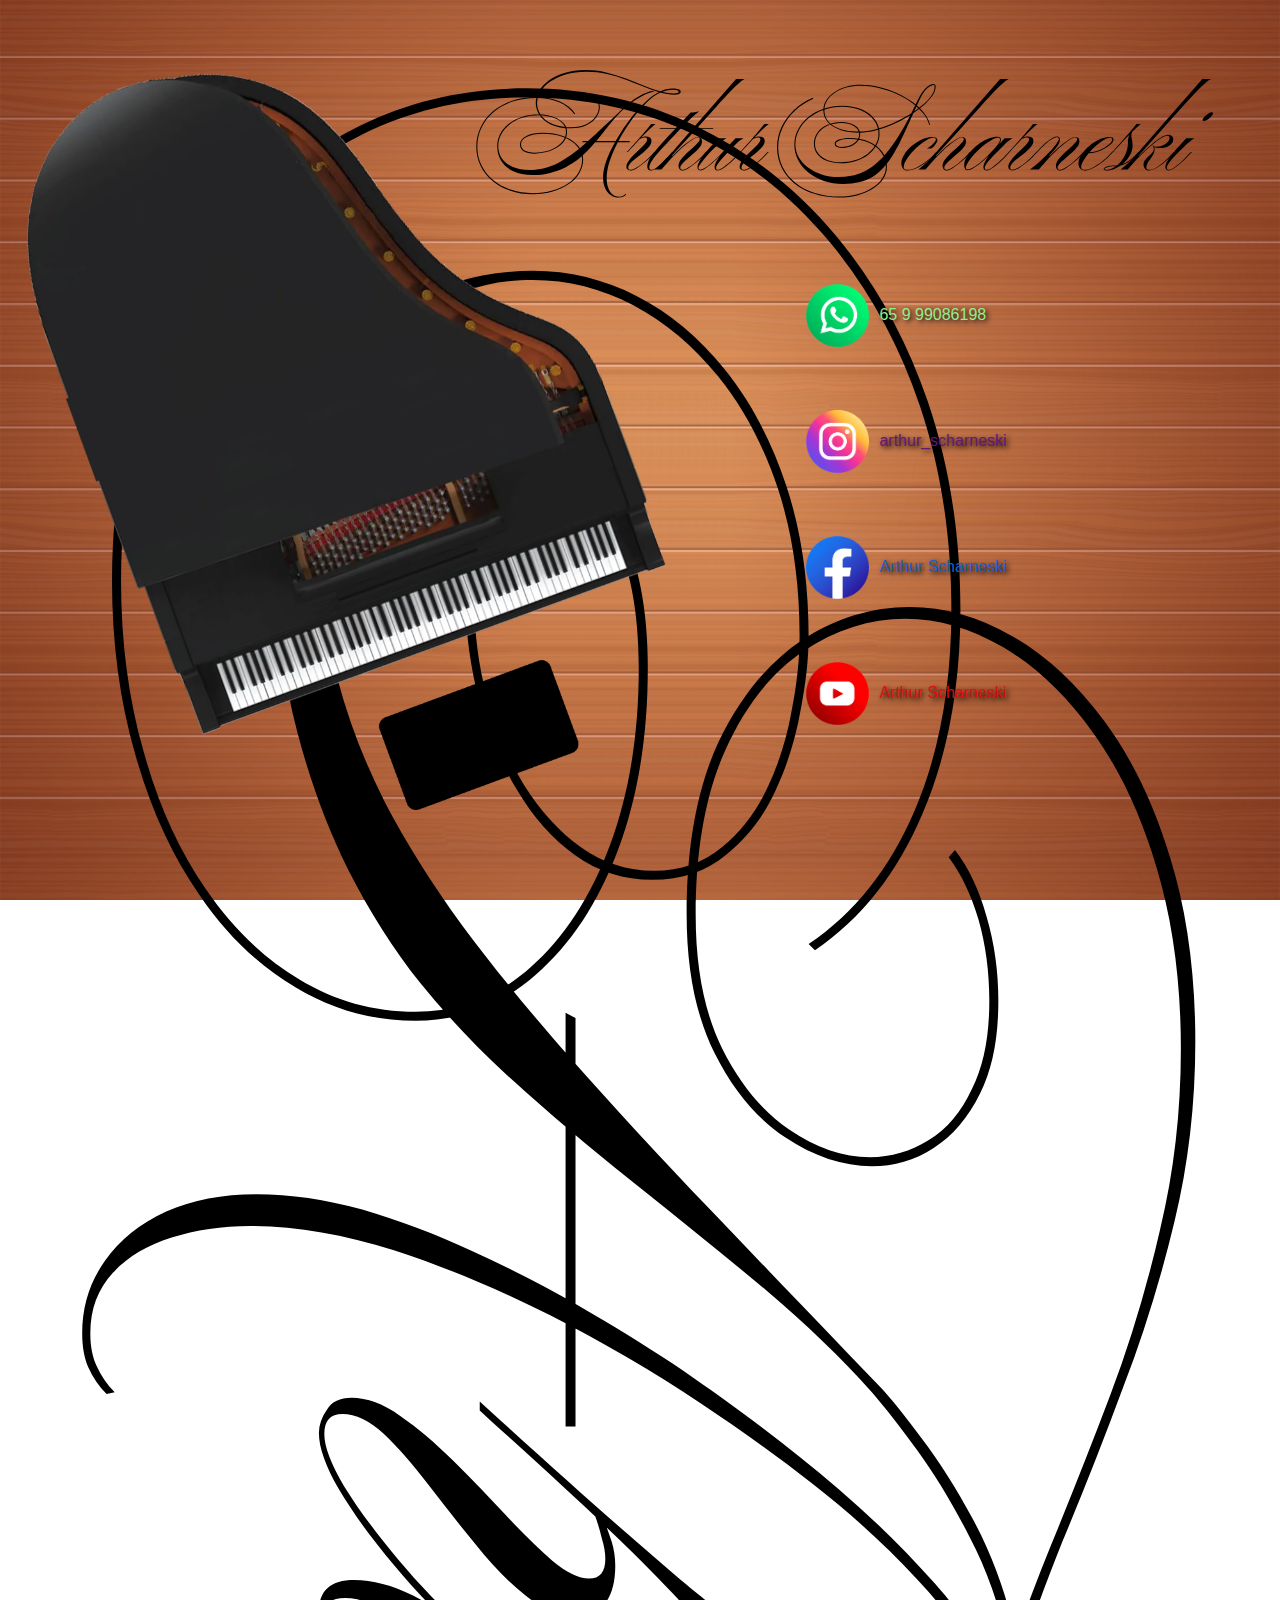
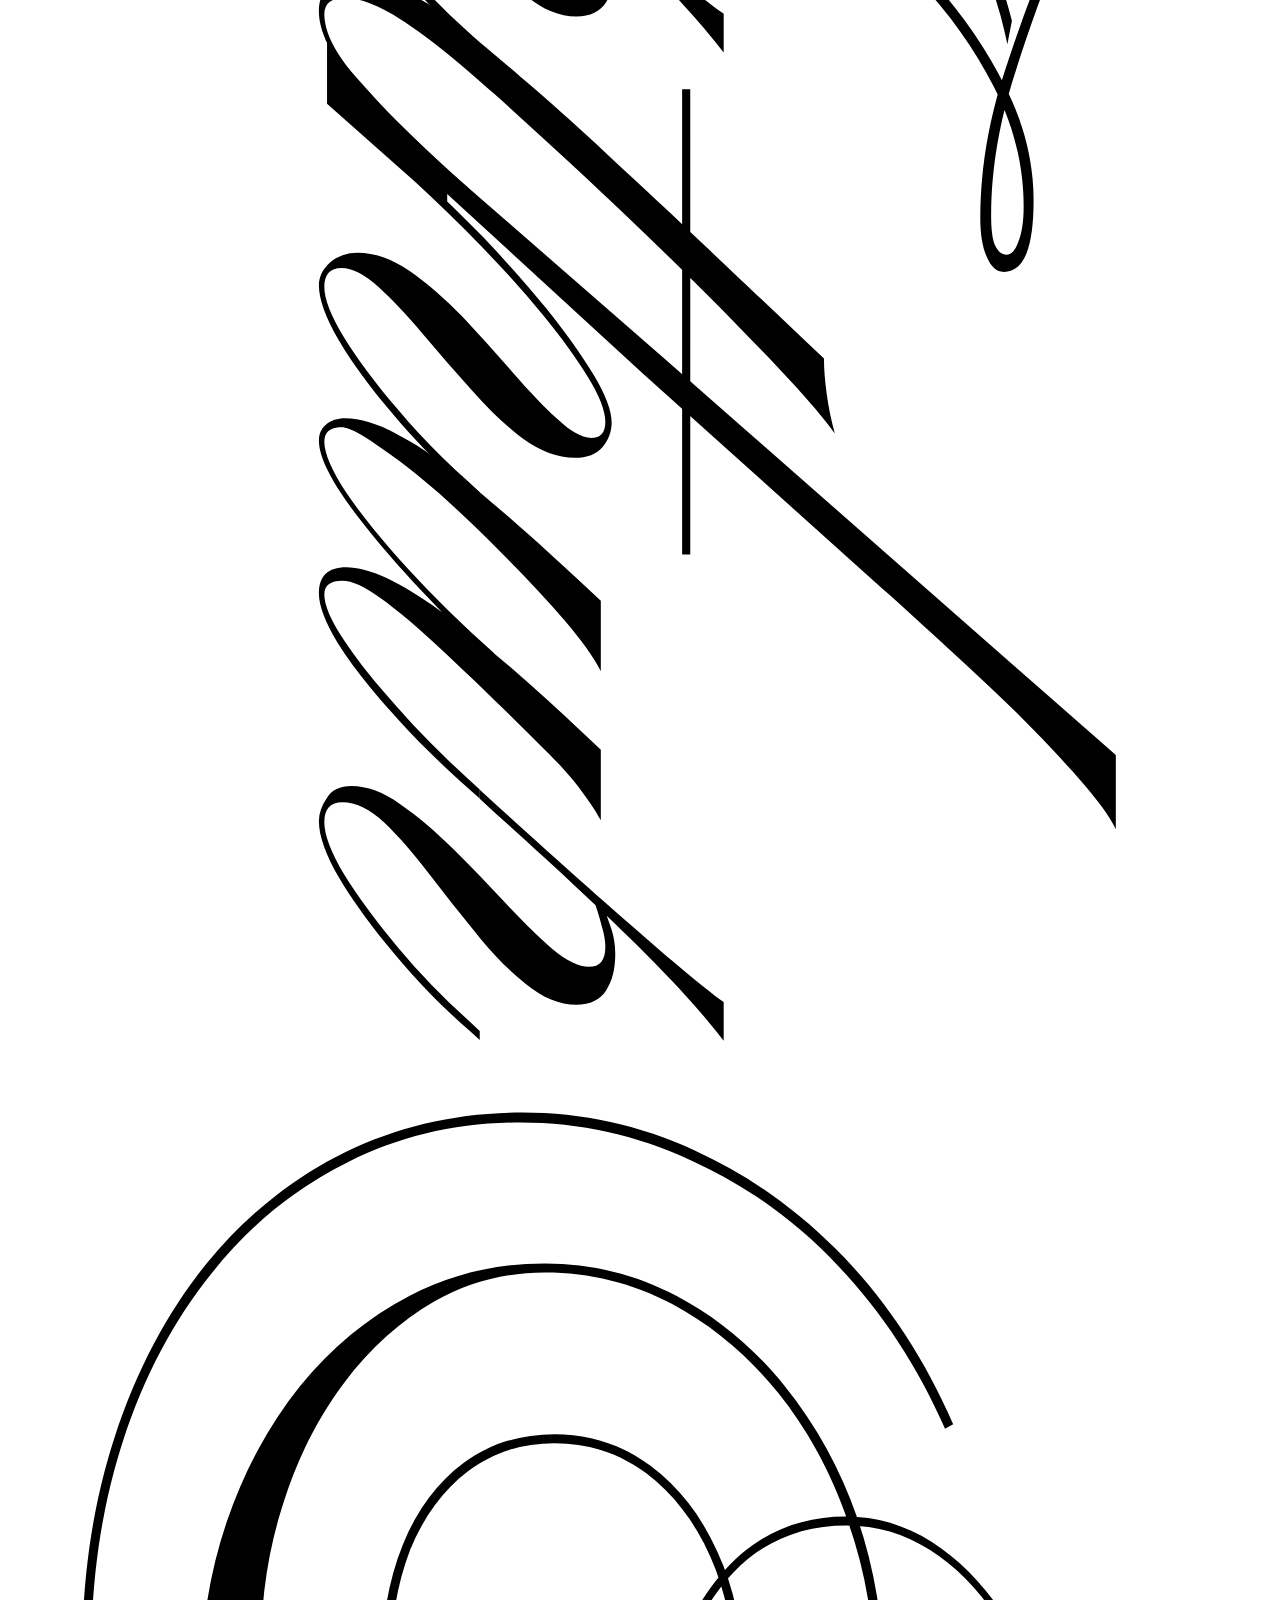
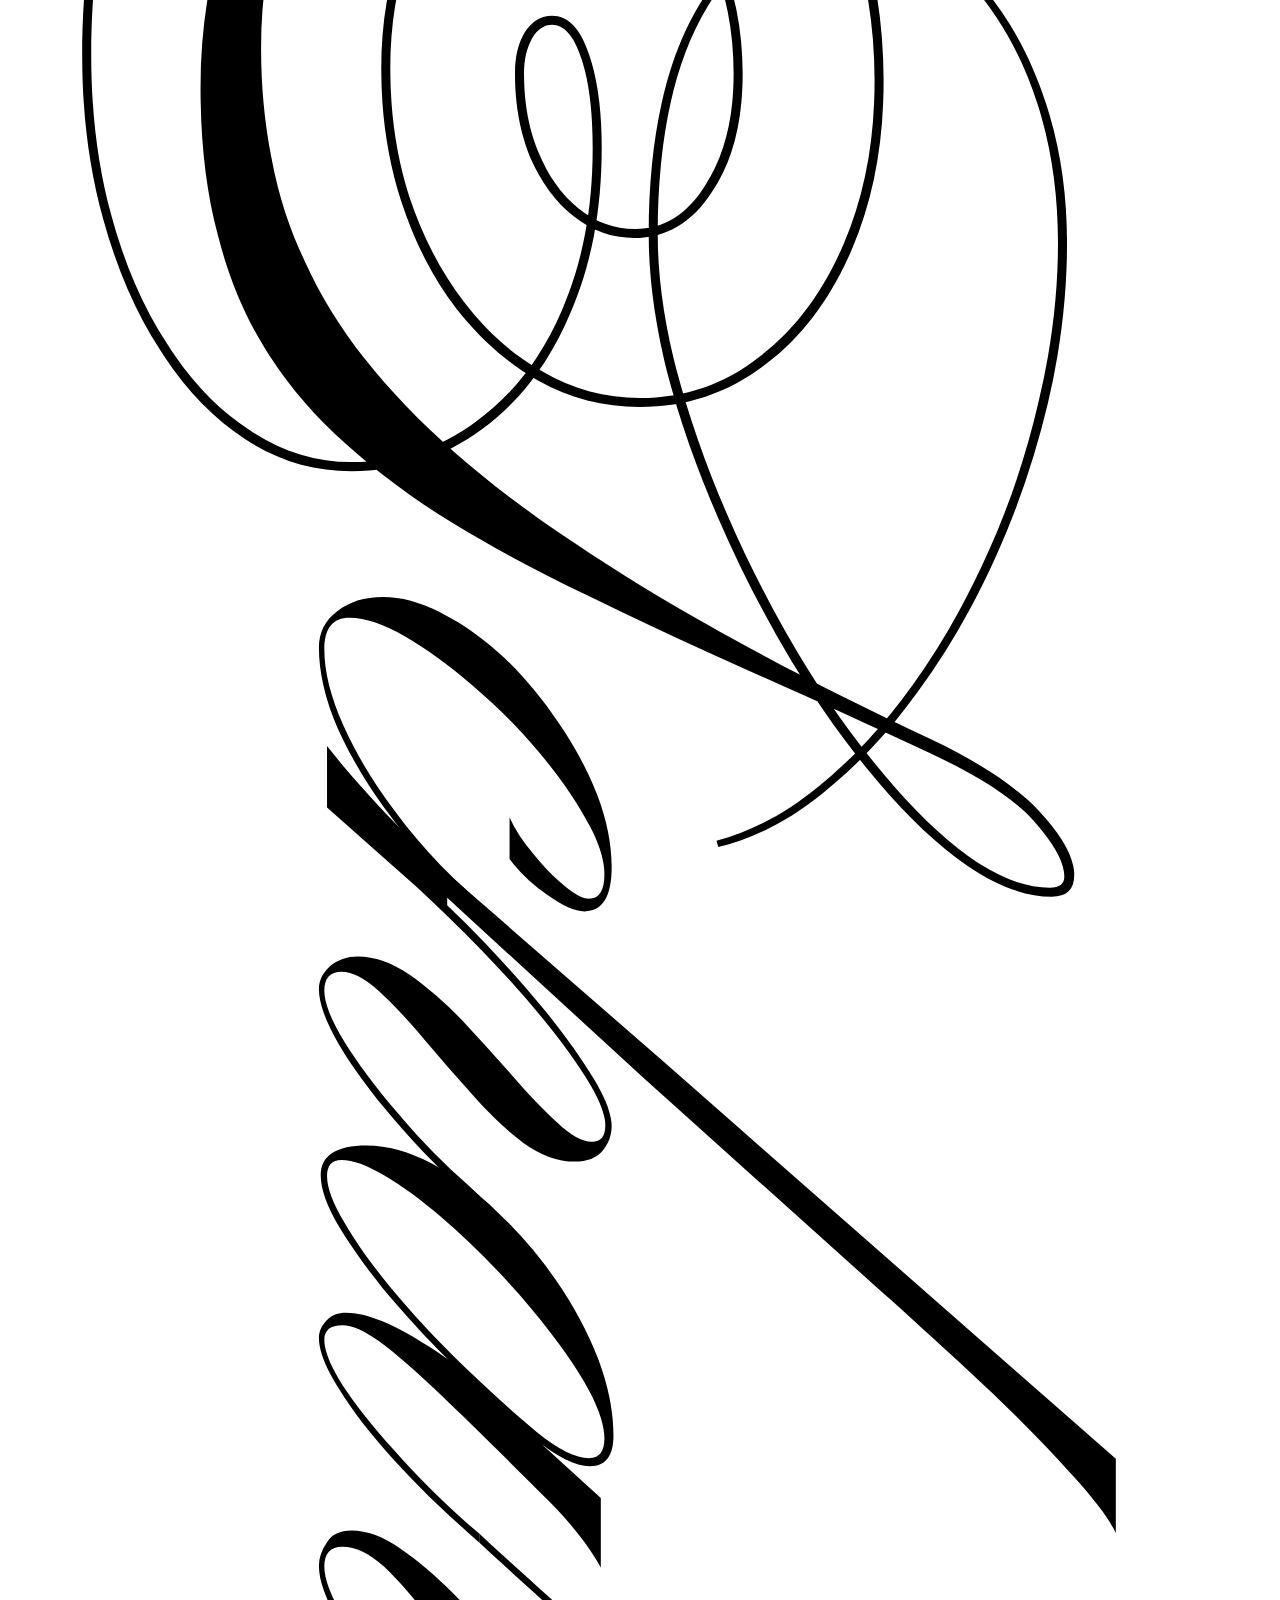
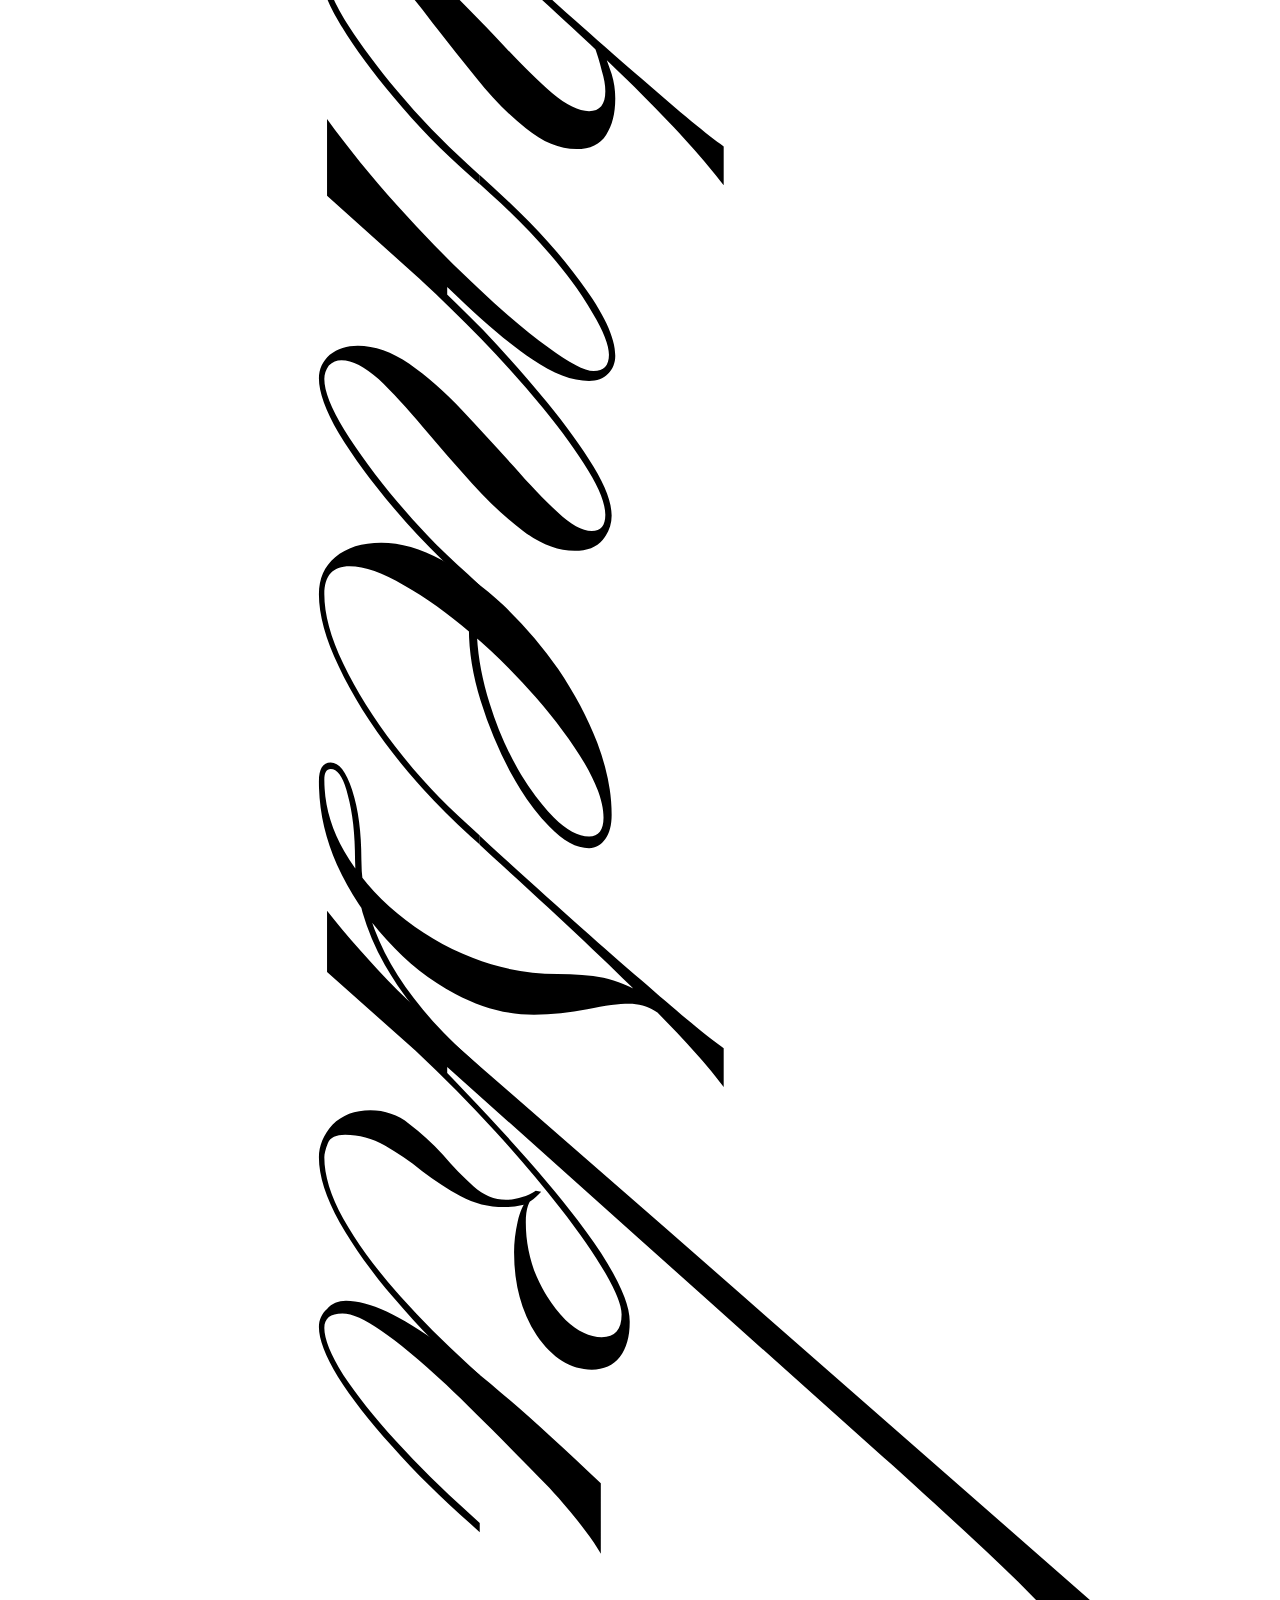
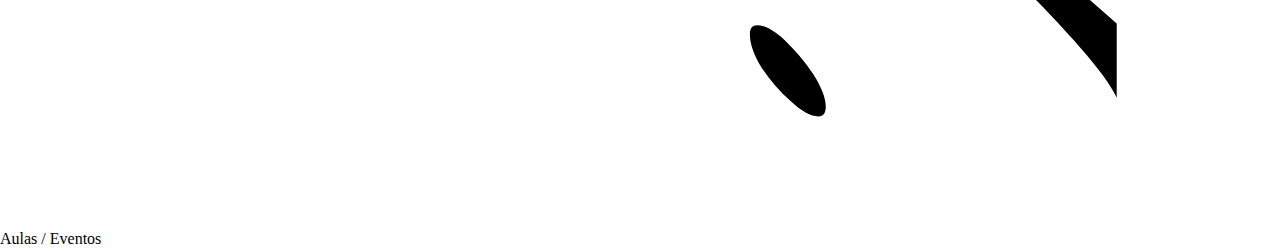
==== commit bac76199: "infos complements" ====
--- a/index.html
+++ b/index.html
@@ -6,50 +6,72 @@
     <meta http-equiv="X-UA-Compatible" content="IE=edge">
     <meta name="viewport" content="width=device-width, initial-scale=1.0">
     <link rel="stylesheet" href="style.css">
-    <title>Cartao</title>
+    <link rel="stylesheet" href="style-rot.css">
+    <link rel="stylesheet" href="complement.css">
+    <title>Arthur Scharneski</title>
 </head>
 
 <body>
     <div id="background">
-        <div id="piano">
+        <div id="container">
+            <div id="piano"></div>
+            <svg id="logo" viewBox="0 0 89 18">
+            <path d="M18.3325 16.252C17.9725 16.252 17.6525 16.152 17.3725 15.952C17.0925 15.76 16.8725 15.488 16.7125 15.136C16.5605 14.784 16.4845 14.384 16.4845 13.936C16.4845 13.488 16.5525 13.02 16.6885 12.532C16.8325 12.044 17.0165 11.556 17.2405 11.068C17.4645 10.58 17.7045 10.112 17.9605 9.664C18.2245 9.208 18.4805 8.792 18.7285 8.416C18.9845 8.04 19.2085 7.724 19.4005 7.468C19.6965 7.06 20.0325 6.636 20.4085 6.196C20.7925 5.748 21.2045 5.328 21.6445 4.936C22.0845 4.544 22.5485 4.228 23.0365 3.988C23.5245 3.74 24.0245 3.616 24.5365 3.616C24.8485 3.616 25.0845 3.648 25.2445 3.712C25.4045 3.776 25.4845 3.876 25.4845 4.012C25.4845 4.108 25.4165 4.184 25.2805 4.24C25.1525 4.296 24.9805 4.324 24.7645 4.324C24.1965 4.324 23.6125 4.236 23.0125 4.06C22.4205 3.876 21.8005 3.652 21.1525 3.388C20.5125 3.124 19.8445 2.86 19.1485 2.596C18.4525 2.332 17.7205 2.112 16.9525 1.936C16.1925 1.752 15.3925 1.66 14.5525 1.66C13.6565 1.66 12.8525 1.768 12.1405 1.984C11.4365 2.192 10.8365 2.476 10.3405 2.836C9.85248 3.188 9.48048 3.58 9.22448 4.012C8.96848 4.444 8.84048 4.88 8.84048 5.32C8.84048 5.792 8.98448 6.244 9.27248 6.676C9.56048 7.1 9.99648 7.444 10.5805 7.708C11.1645 7.972 11.8965 8.104 12.7765 8.104C13.4805 8.104 14.0685 7.988 14.5405 7.756C15.0205 7.516 15.3805 7.22 15.6205 6.868C15.8685 6.508 15.9925 6.148 15.9925 5.788C15.9925 5.508 15.9165 5.248 15.7645 5.008C15.6205 4.768 15.3925 4.576 15.0805 4.432C14.7765 4.28 14.3885 4.204 13.9165 4.204C13.5325 4.204 13.1725 4.252 12.8365 4.348C12.5085 4.444 12.2325 4.576 12.0085 4.744L11.9125 4.66C12.1525 4.476 12.4485 4.336 12.8005 4.24C13.1525 4.136 13.5245 4.084 13.9165 4.084C14.4125 4.084 14.8205 4.164 15.1405 4.324C15.4685 4.484 15.7125 4.692 15.8725 4.948C16.0325 5.196 16.1125 5.468 16.1125 5.764C16.1125 6.148 15.9845 6.532 15.7285 6.916C15.4805 7.292 15.1085 7.604 14.6125 7.852C14.1165 8.1 13.5005 8.224 12.7645 8.224C11.8525 8.224 11.0925 8.084 10.4845 7.804C9.88448 7.516 9.43248 7.148 9.12848 6.7C8.83248 6.244 8.68448 5.764 8.68448 5.26C8.68448 4.804 8.81248 4.352 9.06848 3.904C9.32448 3.456 9.70048 3.048 10.1965 2.68C10.6925 2.312 11.2965 2.02 12.0085 1.804C12.7285 1.58 13.5445 1.468 14.4565 1.468C15.2885 1.468 16.0845 1.56 16.8445 1.744C17.6125 1.928 18.3485 2.156 19.0525 2.428C19.7645 2.692 20.4445 2.96 21.0925 3.232C21.7485 3.496 22.3765 3.72 22.9765 3.904C23.5845 4.088 24.1685 4.18 24.7285 4.18C24.9125 4.18 25.0445 4.164 25.1245 4.132C25.2125 4.092 25.2565 4.04 25.2565 3.976C25.2565 3.912 25.2005 3.86 25.0885 3.82C24.9765 3.772 24.8205 3.748 24.6205 3.748C24.0685 3.748 23.5365 3.88 23.0245 4.144C22.5205 4.4 22.0445 4.74 21.5965 5.164C21.1485 5.58 20.7285 6.04 20.3365 6.544C19.9445 7.048 19.5845 7.548 19.2565 8.044C18.8405 8.668 18.4525 9.332 18.0925 10.036C17.7405 10.732 17.4525 11.424 17.2285 12.112C17.0125 12.792 16.9045 13.428 16.9045 14.02C16.9045 14.396 16.9565 14.744 17.0605 15.064C17.1645 15.392 17.3205 15.652 17.5285 15.844C17.7445 16.044 18.0125 16.144 18.3325 16.144C18.5005 16.144 18.6445 16.116 18.7645 16.06C18.8925 16.004 19.0085 15.924 19.1125 15.82L19.1365 15.928C19.0325 16.032 18.9165 16.112 18.7885 16.168C18.6605 16.224 18.5085 16.252 18.3325 16.252ZM8.33648 15.856C7.39248 15.856 6.52048 15.72 5.72048 15.448C4.92848 15.176 4.23648 14.792 3.64448 14.296C3.06048 13.8 2.60848 13.22 2.28848 12.556C1.96048 11.884 1.79648 11.152 1.79648 10.36C1.79648 9.536 1.96848 8.772 2.31248 8.068C2.65648 7.364 3.14048 6.752 3.76448 6.232C4.38848 5.712 5.12048 5.308 5.96048 5.02C6.80848 4.732 7.72848 4.588 8.72048 4.588C9.74448 4.588 10.6485 4.756 11.4325 5.092C12.2245 5.428 12.8285 5.904 13.2445 6.52L13.1605 6.604C12.7525 5.996 12.1645 5.528 11.3965 5.2C10.6365 4.872 9.74448 4.708 8.72048 4.708C7.74448 4.708 6.84048 4.848 6.00848 5.128C5.18448 5.408 4.46448 5.804 3.84848 6.316C3.24048 6.82 2.76448 7.416 2.42048 8.104C2.08448 8.792 1.91648 9.544 1.91648 10.36C1.91648 11.136 2.07648 11.852 2.39648 12.508C2.71648 13.164 3.16448 13.732 3.74048 14.212C4.31648 14.692 4.99248 15.064 5.76848 15.328C6.55248 15.6 7.40848 15.736 8.33648 15.736C9.15248 15.736 9.90848 15.636 10.6045 15.436C11.3005 15.244 11.9045 14.972 12.4165 14.62C12.9365 14.268 13.3405 13.852 13.6285 13.372C13.9165 12.9 14.0605 12.384 14.0605 11.824C14.0605 11.248 13.8645 10.74 13.4725 10.3C13.0805 9.852 12.5405 9.5 11.8525 9.244C11.1645 8.988 10.3805 8.86 9.50048 8.86C8.74848 8.86 8.14048 8.976 7.67648 9.208C7.21248 9.432 6.98048 9.724 6.98048 10.084C6.98048 10.724 7.51648 11.044 8.58848 11.044C9.02848 11.044 9.46048 10.988 9.88448 10.876C10.3165 10.756 10.7045 10.592 11.0485 10.384C11.3925 10.168 11.6685 9.916 11.8765 9.628C12.0845 9.34 12.1885 9.016 12.1885 8.656C12.1885 8.304 12.0845 8.004 11.8765 7.756C11.6765 7.508 11.4165 7.308 11.0965 7.156C10.7765 7.004 10.4365 6.896 10.0765 6.832C9.71648 6.76 9.38048 6.724 9.06848 6.724C8.34848 6.724 7.69648 6.82 7.11248 7.012C6.53648 7.204 6.04048 7.468 5.62448 7.804C5.21648 8.132 4.90048 8.508 4.67648 8.932C4.45248 9.356 4.34048 9.8 4.34048 10.264C4.34048 10.824 4.48848 11.316 4.78448 11.74C5.08848 12.156 5.50848 12.48 6.04448 12.712C6.58848 12.944 7.22448 13.06 7.95248 13.06C8.54448 13.06 9.11248 12.992 9.65648 12.856C10.2005 12.712 10.7405 12.504 11.2765 12.232C11.8125 11.952 12.3605 11.608 12.9205 11.2C13.4805 10.784 14.0685 10.304 14.6845 9.76C15.3085 9.208 15.9765 8.592 16.6885 7.912C17.4085 7.224 18.1925 6.472 19.0405 5.656C19.1925 5.512 19.4205 5.328 19.7245 5.104C20.0285 4.872 20.3885 4.644 20.8045 4.42C21.2205 4.196 21.6685 4.024 22.1485 3.904L22.4605 3.964C21.9485 4.068 21.4725 4.236 21.0325 4.468C20.5925 4.692 20.2085 4.924 19.8805 5.164C19.5525 5.404 19.2965 5.604 19.1125 5.764C18.6565 6.172 18.2085 6.636 17.7685 7.156C17.3365 7.676 16.9005 8.212 16.4605 8.764C16.0285 9.316 15.5805 9.852 15.1165 10.372C14.6605 10.892 14.1805 11.356 13.6765 11.764C13.2365 12.116 12.7325 12.436 12.1645 12.724C11.5965 13.004 10.9885 13.228 10.3405 13.396C9.70048 13.564 9.04048 13.648 8.36048 13.648C7.41648 13.648 6.63648 13.492 6.02048 13.18C5.41248 12.876 4.96048 12.468 4.66448 11.956C4.36848 11.444 4.22048 10.88 4.22048 10.264C4.22048 9.784 4.33248 9.324 4.55648 8.884C4.78048 8.444 5.10448 8.056 5.52848 7.72C5.95248 7.376 6.46448 7.104 7.06448 6.904C7.66448 6.704 8.33648 6.604 9.08048 6.604C9.36848 6.604 9.69648 6.64 10.0645 6.712C10.4325 6.776 10.7885 6.888 11.1325 7.048C11.4765 7.208 11.7565 7.424 11.9725 7.696C12.1965 7.96 12.3085 8.288 12.3085 8.68C12.3085 9.056 12.2005 9.396 11.9845 9.7C11.7685 10.004 11.4765 10.264 11.1085 10.48C10.7485 10.696 10.3485 10.864 9.90848 10.984C9.47648 11.096 9.03648 11.156 8.58848 11.164C7.43648 11.164 6.86048 10.804 6.86048 10.084C6.86048 9.684 7.10448 9.36 7.59248 9.112C8.08048 8.864 8.71648 8.74 9.50048 8.74C10.4045 8.74 11.2085 8.872 11.9125 9.136C12.6165 9.4 13.1685 9.764 13.5685 10.228C13.9765 10.692 14.1805 11.224 14.1805 11.824C14.1805 12.4 14.0325 12.932 13.7365 13.42C13.4485 13.908 13.0405 14.332 12.5125 14.692C11.9845 15.06 11.3645 15.344 10.6525 15.544C9.94048 15.752 9.16848 15.856 8.33648 15.856ZM14.0725 9.832L14.1445 9.7H19.5685V9.832H14.0725Z"/>
+            <path d="M19.3563 10.972H19.2363L19.3803 10.816C20.1163 10.008 20.7083 9.344 21.1563 8.824C21.6123 8.304 21.9123 7.94 22.0563 7.732H22.5723C22.2523 7.972 21.8523 8.332 21.3723 8.812C20.9003 9.284 20.2803 9.948 19.5123 10.804L19.3563 10.972ZM19.6683 13.036C19.8363 13.036 20.0683 12.948 20.3643 12.772C20.6603 12.588 20.9803 12.352 21.3243 12.064C21.6683 11.776 21.9923 11.464 22.2963 11.128L22.4403 10.972H22.5603L22.4523 11.092C22.1243 11.468 21.7763 11.808 21.4083 12.112C21.0483 12.416 20.7123 12.66 20.4003 12.844C20.0963 13.02 19.8483 13.108 19.6563 13.108C19.5523 13.108 19.4483 13.072 19.3443 13C19.2403 12.936 19.1883 12.828 19.1883 12.676C19.1883 12.468 19.2683 12.252 19.4283 12.028C19.5883 11.796 19.7883 11.56 20.0283 11.32C20.2683 11.08 20.5083 10.848 20.7483 10.624C20.9883 10.4 21.1883 10.196 21.3483 10.012C21.5083 9.82 21.5883 9.656 21.5883 9.52C21.5883 9.376 21.5003 9.304 21.3243 9.304C21.2443 9.304 21.1523 9.32 21.0483 9.352C20.9443 9.376 20.8283 9.412 20.7003 9.46L20.7963 9.328C20.9003 9.288 21.0003 9.252 21.0963 9.22C21.2003 9.188 21.3083 9.172 21.4203 9.172C21.6203 9.172 21.7803 9.212 21.9003 9.292C22.0283 9.372 22.0923 9.504 22.0923 9.688C22.0923 9.912 22.0003 10.136 21.8163 10.36C21.6403 10.584 21.4163 10.804 21.1443 11.02C20.8803 11.236 20.6123 11.448 20.3403 11.656C20.0763 11.856 19.8523 12.052 19.6683 12.244C19.4923 12.436 19.4043 12.62 19.4043 12.796C19.4043 12.956 19.4923 13.036 19.6683 13.036Z"/>
+            <path d="M23.0595 8.284V8.176H29.2395V8.284H23.0595ZM23.1195 10.78C22.6555 11.3 22.3275 11.712 22.1355 12.016C21.9435 12.312 21.8475 12.56 21.8475 12.76C21.8475 12.944 21.9195 13.036 22.0635 13.036C22.2155 13.036 22.3875 12.976 22.5795 12.856C22.7715 12.736 23.0075 12.54 23.2875 12.268C23.5755 11.988 23.9355 11.608 24.3675 11.128L24.5115 10.972H24.6315L24.5235 11.092C23.8755 11.828 23.3595 12.348 22.9755 12.652C22.5995 12.956 22.2835 13.108 22.0275 13.108C21.7475 13.108 21.6075 12.952 21.6075 12.64C21.6075 12.152 21.8835 11.596 22.4355 10.972C22.5955 10.78 22.7475 10.6 22.8915 10.432C23.0355 10.256 23.1995 10.068 23.3835 9.868C23.5675 9.66 23.7955 9.412 24.0675 9.124C24.3395 8.828 24.6835 8.46 25.0995 8.02C25.5155 7.58 26.0275 7.04 26.6355 6.4C26.7715 6.4 26.9275 6.388 27.1035 6.364C27.2795 6.34 27.4555 6.304 27.6315 6.256C27.3755 6.44 27.0115 6.76 26.5395 7.216C26.0675 7.664 25.5355 8.196 24.9435 8.812C24.3515 9.428 23.7435 10.084 23.1195 10.78Z"/>
+            <path d="M26.8498 8.788L26.6218 8.536L31.9018 2.524H32.8858C32.7178 2.604 32.4978 2.764 32.2258 3.004C31.9538 3.244 31.6578 3.524 31.3378 3.844C31.0258 4.164 30.7178 4.492 30.4138 4.828C30.1098 5.156 29.8418 5.452 29.6098 5.716L26.8498 8.788ZM26.8498 8.788L24.4498 11.404H24.6058L24.2938 11.824L23.2498 13H22.4338C22.7698 12.736 23.1218 12.424 23.4898 12.064C23.8578 11.696 24.1978 11.328 24.5098 10.96L26.6218 8.536L26.8498 8.788ZM25.6618 13.108C25.5498 13.108 25.4498 13.06 25.3618 12.964C25.2738 12.86 25.2298 12.736 25.2298 12.592C25.2298 12.368 25.3098 12.14 25.4698 11.908C25.6378 11.668 25.8418 11.432 26.0818 11.2C26.3298 10.968 26.5778 10.744 26.8258 10.528C27.0738 10.312 27.2778 10.116 27.4378 9.94C27.6058 9.764 27.6898 9.612 27.6898 9.484C27.6898 9.364 27.6178 9.304 27.4738 9.304C27.3298 9.304 27.1338 9.38 26.8858 9.532C26.6378 9.684 26.3618 9.884 26.0578 10.132C25.7538 10.38 25.4498 10.652 25.1458 10.948C24.8418 11.244 24.5578 11.536 24.2938 11.824H24.1618C24.4258 11.528 24.7138 11.228 25.0258 10.924C25.3458 10.62 25.6618 10.34 25.9738 10.084C26.2938 9.828 26.5858 9.62 26.8498 9.46C27.1138 9.3 27.3258 9.22 27.4858 9.22C27.6058 9.22 27.7138 9.26 27.8098 9.34C27.9058 9.42 27.9538 9.544 27.9538 9.712C27.9538 9.936 27.8698 10.164 27.7018 10.396C27.5338 10.62 27.3218 10.844 27.0658 11.068C26.8178 11.292 26.5658 11.512 26.3098 11.728C26.0618 11.936 25.8538 12.132 25.6858 12.316C25.5178 12.5 25.4338 12.664 25.4338 12.808C25.4338 12.96 25.5178 13.036 25.6858 13.036C25.8458 13.036 26.0698 12.948 26.3578 12.772C26.6538 12.588 26.9698 12.352 27.3058 12.064C27.6498 11.776 27.9698 11.464 28.2658 11.128L28.4098 10.972H28.5298L28.4218 11.092C28.0938 11.468 27.7498 11.808 27.3898 12.112C27.0378 12.416 26.7058 12.66 26.3938 12.844C26.0898 13.02 25.8458 13.108 25.6618 13.108Z"/>
+            <path d="M29.8521 9.364H30.7881C30.6121 9.452 30.3881 9.612 30.1161 9.844C29.8441 10.076 29.5601 10.34 29.2641 10.636C28.9681 10.924 28.6881 11.216 28.4241 11.512C28.1681 11.808 27.9601 12.076 27.8001 12.316C27.6321 12.548 27.5481 12.712 27.5481 12.808C27.5481 12.96 27.6121 13.036 27.7401 13.036C27.8921 13.036 28.1161 12.94 28.4121 12.748C28.7081 12.548 29.0441 12.276 29.4201 11.932C29.7961 11.588 30.1721 11.204 30.5481 10.78H30.6801C29.9841 11.516 29.3761 12.088 28.8561 12.496C28.3441 12.904 27.9681 13.108 27.7281 13.108C27.6321 13.108 27.5601 13.076 27.5121 13.012C27.4561 12.948 27.4281 12.864 27.4281 12.76C27.4281 12.552 27.5041 12.312 27.6561 12.04C27.8001 11.76 28.0481 11.408 28.4001 10.984C28.7521 10.56 29.2361 10.02 29.8521 9.364ZM29.7561 13.108C29.5241 13.108 29.4081 12.988 29.4081 12.748C29.4081 12.444 29.6001 12.028 29.9841 11.5C30.3681 10.964 30.9841 10.252 31.8321 9.364H32.7681C32.6641 9.42 32.5361 9.504 32.3841 9.616C32.2401 9.72 32.0761 9.864 31.8921 10.048C31.3321 10.608 30.8841 11.068 30.5481 11.428C30.2121 11.788 29.9681 12.076 29.8161 12.292C29.6641 12.5 29.5881 12.668 29.5881 12.796C29.5881 12.956 29.6481 13.036 29.7681 13.036C29.9121 13.036 30.1161 12.948 30.3801 12.772C30.6441 12.596 30.9361 12.364 31.2561 12.076C31.5841 11.788 31.9041 11.472 32.2161 11.128L32.3601 10.972H32.4801L32.3721 11.092C32.0281 11.484 31.6841 11.832 31.3401 12.136C31.0041 12.44 30.6961 12.68 30.4161 12.856C30.1361 13.024 29.9161 13.108 29.7561 13.108Z"/>
+            <path d="M32.4813 10.972H32.3613L32.5053 10.816C33.2413 10.008 33.8333 9.344 34.2813 8.824C34.7373 8.304 35.0373 7.94 35.1813 7.732H35.6973C35.3773 7.972 34.9773 8.332 34.4973 8.812C34.0253 9.284 33.4053 9.948 32.6373 10.804L32.4813 10.972ZM32.7933 13.036C32.9613 13.036 33.1933 12.948 33.4893 12.772C33.7853 12.588 34.1053 12.352 34.4493 12.064C34.7933 11.776 35.1173 11.464 35.4213 11.128L35.5653 10.972H35.6853L35.5773 11.092C35.2493 11.468 34.9013 11.808 34.5333 12.112C34.1733 12.416 33.8373 12.66 33.5253 12.844C33.2213 13.02 32.9733 13.108 32.7813 13.108C32.6773 13.108 32.5733 13.072 32.4693 13C32.3653 12.936 32.3133 12.828 32.3133 12.676C32.3133 12.468 32.3933 12.252 32.5533 12.028C32.7133 11.796 32.9133 11.56 33.1533 11.32C33.3933 11.08 33.6333 10.848 33.8733 10.624C34.1133 10.4 34.3133 10.196 34.4733 10.012C34.6333 9.82 34.7133 9.656 34.7133 9.52C34.7133 9.376 34.6253 9.304 34.4493 9.304C34.3693 9.304 34.2773 9.32 34.1733 9.352C34.0693 9.376 33.9533 9.412 33.8253 9.46L33.9213 9.328C34.0253 9.288 34.1253 9.252 34.2213 9.22C34.3253 9.188 34.4333 9.172 34.5453 9.172C34.7453 9.172 34.9053 9.212 35.0253 9.292C35.1533 9.372 35.2173 9.504 35.2173 9.688C35.2173 9.912 35.1253 10.136 34.9413 10.36C34.7653 10.584 34.5413 10.804 34.2693 11.02C34.0053 11.236 33.7373 11.448 33.4653 11.656C33.2013 11.856 32.9773 12.052 32.7933 12.244C32.6173 12.436 32.5293 12.62 32.5293 12.796C32.5293 12.956 32.6173 13.036 32.7933 13.036Z"/>
+            <path d="M52.9454 4.972C53.2494 4.332 53.5654 3.856 53.8934 3.544C54.2294 3.232 54.5134 3.076 54.7454 3.076C54.9374 3.076 55.0334 3.176 55.0334 3.376C55.0334 3.72 54.8974 4.092 54.6254 4.492C54.3534 4.884 53.9814 5.28 53.5094 5.68C53.0374 6.08 52.5014 6.464 51.9014 6.832C51.3014 7.192 50.6694 7.516 50.0054 7.804C49.3494 8.092 48.6974 8.32 48.0494 8.488C47.4014 8.648 46.7974 8.728 46.2374 8.728C45.3654 8.728 44.6134 8.624 43.9814 8.416C43.3494 8.2 42.8614 7.896 42.5174 7.504C42.1814 7.112 42.0134 6.648 42.0134 6.112C42.0134 5.704 42.1253 5.324 42.3493 4.972C42.5733 4.62 42.8854 4.308 43.2854 4.036C43.6854 3.764 44.1454 3.552 44.6654 3.4C45.1854 3.248 45.7454 3.172 46.3454 3.172C47.0494 3.172 47.7574 3.256 48.4694 3.424C49.1814 3.592 49.8654 3.824 50.5214 4.12C51.1774 4.416 51.7734 4.76 52.3094 5.152C52.8534 5.544 53.3054 5.968 53.6654 6.424C54.0254 6.872 54.2614 7.332 54.3734 7.804L54.2894 7.828C54.1694 7.364 53.9294 6.912 53.5694 6.472C53.2094 6.024 52.7614 5.608 52.2254 5.224C51.6894 4.84 51.0974 4.504 50.4494 4.216C49.8094 3.928 49.1374 3.704 48.4334 3.544C47.7294 3.376 47.0334 3.292 46.3454 3.292C45.7534 3.292 45.2014 3.364 44.6894 3.508C44.1854 3.652 43.7414 3.852 43.3574 4.108C42.9734 4.356 42.6734 4.652 42.4574 4.996C42.2414 5.332 42.1334 5.7 42.1334 6.1C42.1334 6.892 42.4934 7.508 43.2134 7.948C43.9414 8.388 44.9494 8.608 46.2374 8.608C46.7814 8.608 47.3694 8.528 48.0014 8.368C48.6414 8.2 49.2854 7.976 49.9334 7.696C50.5814 7.416 51.2014 7.1 51.7934 6.748C52.3934 6.388 52.9254 6.012 53.3894 5.62C53.8614 5.228 54.2334 4.844 54.5054 4.468C54.7774 4.084 54.9134 3.728 54.9134 3.4C54.9134 3.272 54.8654 3.208 54.7694 3.208C54.5774 3.208 54.3294 3.344 54.0254 3.616C53.7294 3.88 53.4294 4.34 53.1254 4.996C52.7254 5.852 52.3574 6.66 52.0214 7.42C51.6854 8.172 51.3574 8.876 51.0374 9.532C50.7254 10.188 50.4054 10.784 50.0774 11.32C49.7494 11.856 49.3974 12.332 49.0214 12.748C48.6534 13.164 48.2414 13.516 47.7854 13.804C47.3294 14.092 46.8134 14.308 46.2374 14.452C45.6694 14.604 45.0214 14.68 44.2934 14.68C43.5014 14.68 42.7654 14.564 42.0854 14.332C41.4054 14.1 40.8054 13.776 40.2854 13.36C39.7734 12.944 39.3734 12.46 39.0854 11.908C38.7974 11.348 38.6534 10.748 38.6534 10.108C38.6534 9.484 38.7974 8.9 39.0854 8.356C39.3734 7.812 39.7694 7.336 40.2734 6.928C40.7854 6.512 41.3734 6.188 42.0374 5.956C42.7094 5.724 43.4294 5.608 44.1974 5.608C45.0374 5.608 45.7814 5.748 46.4294 6.028C47.0854 6.308 47.5974 6.692 47.9654 7.18C48.3414 7.668 48.5294 8.224 48.5294 8.848C48.5294 9.328 48.4134 9.776 48.1814 10.192C47.9494 10.6 47.6294 10.964 47.2214 11.284C46.8134 11.596 46.3374 11.84 45.7934 12.016C45.2494 12.192 44.6654 12.28 44.0414 12.28C43.4094 12.28 42.8574 12.184 42.3854 11.992C41.9214 11.8 41.5614 11.532 41.3054 11.188C41.0494 10.844 40.9214 10.44 40.9214 9.976C40.9214 9.504 41.0614 9.08 41.3414 8.704C41.6214 8.328 42.0014 8.032 42.4814 7.816C42.9614 7.592 43.5014 7.48 44.1014 7.48C44.7494 7.48 45.2734 7.616 45.6734 7.888C46.0814 8.152 46.2854 8.496 46.2854 8.92C46.2854 9.216 46.1894 9.484 45.9974 9.724C45.8054 9.964 45.5454 10.156 45.2174 10.3C44.8894 10.436 44.5174 10.504 44.1014 10.504C43.8774 10.504 43.6934 10.46 43.5494 10.372C43.4054 10.276 43.3334 10.156 43.3334 10.012C43.3334 9.804 43.4934 9.644 43.8134 9.532C44.1414 9.412 44.5654 9.352 45.0854 9.352C45.9334 9.352 46.6774 9.496 47.3174 9.784C47.9654 10.064 48.4694 10.452 48.8294 10.948C49.1974 11.444 49.3814 12.02 49.3814 12.676C49.3814 13.18 49.2414 13.648 48.9614 14.08C48.6814 14.512 48.2894 14.888 47.7854 15.208C47.2814 15.536 46.6934 15.792 46.0214 15.976C45.3574 16.16 44.6374 16.252 43.8614 16.252C42.8054 16.252 41.8374 16.108 40.9574 15.82C40.0774 15.532 39.3134 15.128 38.6654 14.608C38.0254 14.088 37.5294 13.472 37.1774 12.76C36.8254 12.04 36.6494 11.256 36.6494 10.408C36.6494 9.608 36.8174 8.844 37.1534 8.116C37.4894 7.38 37.9654 6.716 38.5814 6.124C39.2054 5.532 39.9414 5.052 40.7894 4.684L40.8493 4.792C40.0253 5.152 39.3054 5.624 38.6894 6.208C38.0814 6.784 37.6134 7.436 37.2854 8.164C36.9494 8.884 36.7814 9.64 36.7814 10.432C36.7814 11.264 36.9574 12.028 37.3094 12.724C37.6534 13.42 38.1414 14.02 38.7734 14.524C39.4054 15.036 40.1534 15.432 41.0174 15.712C41.8814 15.992 42.8294 16.132 43.8614 16.132C44.6214 16.132 45.3254 16.044 45.9734 15.868C46.6294 15.692 47.2014 15.444 47.6894 15.124C48.1854 14.812 48.5694 14.444 48.8414 14.02C49.1214 13.604 49.2614 13.156 49.2614 12.676C49.2614 12.052 49.0814 11.5 48.7214 11.02C48.3694 10.532 47.8774 10.152 47.2454 9.88C46.6214 9.608 45.9054 9.472 45.0974 9.472C44.5854 9.472 44.1814 9.524 43.8854 9.628C43.5974 9.724 43.4534 9.852 43.4534 10.012C43.4534 10.116 43.5134 10.204 43.6334 10.276C43.7614 10.348 43.9174 10.384 44.1014 10.384C44.4934 10.384 44.8414 10.32 45.1454 10.192C45.4574 10.064 45.7054 9.888 45.8894 9.664C46.0734 9.44 46.1654 9.188 46.1654 8.908C46.1654 8.524 45.9694 8.212 45.5774 7.972C45.1934 7.724 44.7014 7.6 44.1014 7.6C43.5254 7.6 43.0054 7.704 42.5414 7.912C42.0774 8.12 41.7094 8.404 41.4374 8.764C41.1734 9.124 41.0414 9.528 41.0414 9.976C41.0414 10.416 41.1654 10.8 41.4134 11.128C41.6614 11.456 42.0094 11.712 42.4574 11.896C42.9134 12.072 43.4414 12.16 44.0414 12.16C44.6414 12.16 45.2054 12.076 45.7334 11.908C46.2614 11.732 46.7254 11.492 47.1254 11.188C47.5254 10.884 47.8374 10.532 48.0614 10.132C48.2934 9.732 48.4094 9.304 48.4094 8.848C48.4094 8.248 48.2254 7.716 47.8574 7.252C47.4974 6.78 46.9974 6.408 46.3574 6.136C45.7254 5.864 45.0054 5.728 44.1974 5.728C43.4534 5.728 42.7534 5.844 42.0974 6.076C41.4414 6.3 40.8654 6.612 40.3694 7.012C39.8734 7.412 39.4814 7.88 39.1934 8.416C38.9134 8.944 38.7734 9.508 38.7734 10.108C38.7734 10.628 38.9014 11.116 39.1574 11.572C39.4214 12.028 39.7814 12.428 40.2374 12.772C40.6934 13.116 41.2214 13.384 41.8214 13.576C42.4294 13.776 43.0774 13.876 43.7654 13.876C44.2854 13.876 44.7814 13.828 45.2534 13.732C45.7254 13.644 46.1774 13.496 46.6094 13.288C47.0494 13.088 47.4774 12.824 47.8934 12.496C48.3094 12.168 48.7214 11.772 49.1294 11.308C49.5374 10.844 49.9454 10.304 50.3534 9.688C50.7694 9.072 51.1894 8.376 51.6134 7.6C52.0454 6.816 52.4894 5.94 52.9454 4.972Z"/>
+            <path d="M51.7241 13.108C51.5241 13.108 51.3641 13.028 51.2441 12.868C51.1161 12.708 51.0521 12.504 51.0521 12.256C51.0521 12 51.1281 11.732 51.2801 11.452C51.4241 11.172 51.6201 10.9 51.8681 10.636C52.1241 10.372 52.4081 10.136 52.7201 9.928C53.0321 9.712 53.3521 9.54 53.6801 9.412C54.0161 9.284 54.3361 9.22 54.6401 9.22C55.0321 9.22 55.2281 9.34 55.2281 9.58C55.2281 9.708 55.1561 9.872 55.0121 10.072C54.8761 10.272 54.7161 10.44 54.5321 10.576H53.9801C54.1401 10.504 54.3001 10.4 54.4601 10.264C54.6281 10.128 54.7681 9.992 54.8801 9.856C55.0001 9.712 55.0601 9.6 55.0601 9.52C55.0601 9.384 54.9521 9.316 54.7361 9.316C54.5281 9.316 54.2801 9.4 53.9921 9.568C53.7041 9.728 53.4041 9.94 53.0921 10.204C52.7801 10.468 52.4921 10.756 52.2281 11.068C51.9641 11.372 51.7481 11.668 51.5801 11.956C51.4121 12.244 51.3281 12.492 51.3281 12.7C51.3281 12.924 51.4681 13.036 51.7481 13.036C52.0441 13.036 52.3801 12.952 52.7561 12.784C53.1321 12.616 53.5121 12.388 53.8961 12.1C54.2881 11.812 54.6441 11.488 54.9641 11.128L55.1081 10.972H55.2281L55.1201 11.092C54.7761 11.484 54.4001 11.832 53.9921 12.136C53.5921 12.44 53.1961 12.68 52.8041 12.856C52.4121 13.024 52.0521 13.108 51.7241 13.108Z"/>
+            <path d="M57.4474 8.788L57.2194 8.536L62.4994 2.524H63.4834C63.3154 2.604 63.0954 2.764 62.8234 3.004C62.5514 3.244 62.2554 3.524 61.9354 3.844C61.6234 4.164 61.3154 4.492 61.0114 4.828C60.7074 5.156 60.4394 5.452 60.2074 5.716L57.4474 8.788ZM57.4474 8.788L55.0474 11.404H55.2034L54.8914 11.824L53.8474 13H53.0314C53.3674 12.736 53.7194 12.424 54.0874 12.064C54.4554 11.696 54.7954 11.328 55.1074 10.96L57.2194 8.536L57.4474 8.788ZM56.2594 13.108C56.1474 13.108 56.0474 13.06 55.9594 12.964C55.8714 12.86 55.8274 12.736 55.8274 12.592C55.8274 12.368 55.9074 12.14 56.0674 11.908C56.2354 11.668 56.4394 11.432 56.6794 11.2C56.9274 10.968 57.1754 10.744 57.4234 10.528C57.6714 10.312 57.8754 10.116 58.0354 9.94C58.2034 9.764 58.2874 9.612 58.2874 9.484C58.2874 9.364 58.2154 9.304 58.0714 9.304C57.9274 9.304 57.7314 9.38 57.4834 9.532C57.2354 9.684 56.9594 9.884 56.6554 10.132C56.3514 10.38 56.0474 10.652 55.7434 10.948C55.4394 11.244 55.1554 11.536 54.8914 11.824H54.7594C55.0234 11.528 55.3114 11.228 55.6234 10.924C55.9434 10.62 56.2594 10.34 56.5714 10.084C56.8914 9.828 57.1834 9.62 57.4474 9.46C57.7114 9.3 57.9234 9.22 58.0834 9.22C58.2034 9.22 58.3114 9.26 58.4074 9.34C58.5034 9.42 58.5514 9.544 58.5514 9.712C58.5514 9.936 58.4674 10.164 58.2994 10.396C58.1314 10.62 57.9194 10.844 57.6634 11.068C57.4154 11.292 57.1634 11.512 56.9074 11.728C56.6594 11.936 56.4514 12.132 56.2834 12.316C56.1154 12.5 56.0314 12.664 56.0314 12.808C56.0314 12.96 56.1154 13.036 56.2834 13.036C56.4434 13.036 56.6674 12.948 56.9554 12.772C57.2514 12.588 57.5674 12.352 57.9034 12.064C58.2474 11.776 58.5674 11.464 58.8634 11.128L59.0074 10.972H59.1274L59.0194 11.092C58.6914 11.468 58.3474 11.808 57.9874 12.112C57.6354 12.416 57.3034 12.66 56.9914 12.844C56.6874 13.02 56.4434 13.108 56.2594 13.108Z"/>
+            <path d="M58.7338 13.084C58.4698 13.084 58.3378 12.88 58.3378 12.472C58.3378 12.2 58.4178 11.912 58.5778 11.608C58.7378 11.304 58.9538 11.012 59.2258 10.732C59.4978 10.444 59.8018 10.184 60.1378 9.952C60.4738 9.72 60.8178 9.536 61.1698 9.4C61.5298 9.264 61.8698 9.196 62.1898 9.196C62.4618 9.196 62.5978 9.3 62.5978 9.508C62.5978 9.7 62.4738 9.948 62.2258 10.252C61.9778 10.548 61.6658 10.892 61.2898 11.284C60.9938 11.588 60.6818 11.88 60.3538 12.16C60.0258 12.432 59.7178 12.656 59.4298 12.832C59.1498 13 58.9178 13.084 58.7338 13.084ZM58.7458 13C58.8978 13 59.1018 12.924 59.3578 12.772C59.6218 12.62 59.9138 12.412 60.2338 12.148C60.5618 11.876 60.8938 11.568 61.2298 11.224C61.6058 10.832 61.9098 10.496 62.1418 10.216C62.3738 9.928 62.4898 9.696 62.4898 9.52C62.4898 9.384 62.4018 9.316 62.2258 9.316C62.0658 9.316 61.8618 9.38 61.6138 9.508C61.3738 9.636 61.1138 9.808 60.8338 10.024C60.5618 10.232 60.2898 10.464 60.0178 10.72C59.7458 10.976 59.4978 11.236 59.2738 11.5C59.0498 11.764 58.8698 12.012 58.7338 12.244C58.5978 12.468 58.5298 12.656 58.5298 12.808C58.5298 12.936 58.6018 13 58.7458 13ZM63.6178 10.972L63.5098 11.092C63.1818 11.468 62.8458 11.812 62.5018 12.124C62.1658 12.428 61.8538 12.668 61.5658 12.844C61.2858 13.02 61.0618 13.108 60.8938 13.108C60.8058 13.108 60.7258 13.072 60.6538 13C60.5898 12.936 60.5578 12.852 60.5578 12.748C60.5578 12.476 60.7058 12.112 61.0018 11.656C61.2978 11.2 61.7098 10.7 62.2378 10.156H62.2978L63.0178 9.364H63.9418C63.7978 9.444 63.6498 9.544 63.4978 9.664C63.3458 9.784 63.2018 9.912 63.0658 10.048C62.4738 10.64 62.0058 11.116 61.6618 11.476C61.3258 11.828 61.0858 12.104 60.9418 12.304C60.7978 12.504 60.7258 12.668 60.7258 12.796C60.7258 12.956 60.7898 13.036 60.9178 13.036C61.0618 13.036 61.2618 12.956 61.5178 12.796C61.7738 12.628 62.0618 12.4 62.3818 12.112C62.7098 11.824 63.0378 11.496 63.3658 11.128L63.4978 10.972H63.6178Z"/>
+            <path d="M63.618 10.972H63.498L63.642 10.816C64.378 10.008 64.97 9.344 65.418 8.824C65.874 8.304 66.174 7.94 66.318 7.732H66.834C66.514 7.972 66.114 8.332 65.634 8.812C65.162 9.284 64.542 9.948 63.774 10.804L63.618 10.972ZM63.93 13.036C64.098 13.036 64.33 12.948 64.626 12.772C64.922 12.588 65.242 12.352 65.586 12.064C65.93 11.776 66.254 11.464 66.558 11.128L66.702 10.972H66.822L66.714 11.092C66.386 11.468 66.038 11.808 65.67 12.112C65.31 12.416 64.974 12.66 64.662 12.844C64.358 13.02 64.11 13.108 63.918 13.108C63.814 13.108 63.71 13.072 63.606 13C63.502 12.936 63.45 12.828 63.45 12.676C63.45 12.468 63.53 12.252 63.69 12.028C63.85 11.796 64.05 11.56 64.29 11.32C64.53 11.08 64.77 10.848 65.01 10.624C65.25 10.4 65.45 10.196 65.61 10.012C65.77 9.82 65.85 9.656 65.85 9.52C65.85 9.376 65.762 9.304 65.586 9.304C65.506 9.304 65.414 9.32 65.31 9.352C65.206 9.376 65.09 9.412 64.962 9.46L65.058 9.328C65.162 9.288 65.262 9.252 65.358 9.22C65.462 9.188 65.57 9.172 65.682 9.172C65.882 9.172 66.042 9.212 66.162 9.292C66.29 9.372 66.354 9.504 66.354 9.688C66.354 9.912 66.262 10.136 66.078 10.36C65.902 10.584 65.678 10.804 65.406 11.02C65.142 11.236 64.874 11.448 64.602 11.656C64.338 11.856 64.114 12.052 63.93 12.244C63.754 12.436 63.666 12.62 63.666 12.796C63.666 12.956 63.754 13.036 63.93 13.036Z"/>
+            <path d="M66.8173 10.972H66.6973L66.8413 10.816C67.2893 10.32 67.7173 9.924 68.1253 9.628C68.5333 9.324 68.8573 9.172 69.0973 9.172C69.1933 9.172 69.2733 9.204 69.3373 9.268C69.4013 9.332 69.4333 9.416 69.4333 9.52C69.4333 9.744 69.3373 9.996 69.1453 10.276C68.9613 10.556 68.6413 10.932 68.1853 11.404H68.3413L68.0293 11.824L66.9733 13H65.9533C66.3293 12.728 66.7133 12.416 67.1053 12.064C67.4973 11.712 67.8573 11.36 68.1853 11.008C68.5213 10.656 68.7893 10.34 68.9893 10.06C69.1973 9.78 69.3013 9.58 69.3013 9.46C69.3013 9.324 69.2293 9.256 69.0853 9.256C68.9573 9.256 68.7733 9.328 68.5333 9.472C68.2933 9.608 68.0333 9.796 67.7533 10.036C67.4813 10.268 67.2173 10.528 66.9613 10.816L66.8173 10.972ZM69.3973 13.108C69.2773 13.108 69.1733 13.06 69.0853 12.964C69.0053 12.86 68.9653 12.736 68.9653 12.592C68.9653 12.368 69.0453 12.14 69.2053 11.908C69.3733 11.668 69.5813 11.432 69.8293 11.2C70.0773 10.968 70.3213 10.744 70.5613 10.528C70.8093 10.312 71.0133 10.116 71.1733 9.94C71.3413 9.764 71.4253 9.612 71.4253 9.484C71.4253 9.364 71.3533 9.304 71.2093 9.304C71.0653 9.304 70.8693 9.38 70.6213 9.532C70.3733 9.684 70.0973 9.884 69.7933 10.132C69.4893 10.38 69.1853 10.652 68.8813 10.948C68.5773 11.244 68.2933 11.536 68.0293 11.824H67.8973C68.1613 11.528 68.4493 11.228 68.7613 10.924C69.0813 10.62 69.3973 10.34 69.7093 10.084C70.0213 9.828 70.3093 9.62 70.5733 9.46C70.8373 9.3 71.0533 9.22 71.2213 9.22C71.3413 9.22 71.4493 9.26 71.5453 9.34C71.6413 9.42 71.6893 9.544 71.6893 9.712C71.6893 9.936 71.6013 10.164 71.4253 10.396C71.2573 10.62 71.0493 10.844 70.8013 11.068C70.5533 11.292 70.3013 11.512 70.0453 11.728C69.7973 11.936 69.5853 12.132 69.4093 12.316C69.2413 12.5 69.1573 12.664 69.1573 12.808C69.1573 12.872 69.1813 12.928 69.2293 12.976C69.2853 13.016 69.3453 13.036 69.4093 13.036C69.5693 13.036 69.7933 12.948 70.0813 12.772C70.3773 12.588 70.6973 12.352 71.0413 12.064C71.3853 11.776 71.7053 11.464 72.0013 11.128L72.1453 10.972H72.2653L72.1573 11.092C71.8293 11.468 71.4853 11.808 71.1253 12.112C70.7653 12.416 70.4333 12.66 70.1293 12.844C69.8253 13.02 69.5813 13.108 69.3973 13.108Z"/>
+            <path d="M72.2665 13.036C72.5305 13.036 72.8385 12.952 73.1905 12.784C73.5425 12.616 73.9065 12.388 74.2825 12.1C74.6585 11.812 75.0065 11.488 75.3265 11.128L75.4705 10.972H75.5905L75.4825 11.092C75.1465 11.468 74.7785 11.812 74.3785 12.124C73.9865 12.428 73.6025 12.668 73.2265 12.844C72.8585 13.02 72.5385 13.108 72.2665 13.108C72.0585 13.108 71.8945 13.036 71.7745 12.892C71.6465 12.74 71.5825 12.536 71.5825 12.28C71.5825 12.024 71.6585 11.756 71.8105 11.476C71.9625 11.196 72.1625 10.924 72.4105 10.66C72.6665 10.388 72.9505 10.144 73.2625 9.928C73.5825 9.712 73.9065 9.54 74.2345 9.412C74.5705 9.284 74.8905 9.22 75.1945 9.22C75.3305 9.22 75.4385 9.248 75.5185 9.304C75.5985 9.36 75.6385 9.432 75.6385 9.52C75.6385 9.688 75.5425 9.864 75.3505 10.048C75.1665 10.232 74.9265 10.404 74.6305 10.564C74.3345 10.724 74.0185 10.856 73.6825 10.96C73.3465 11.064 73.0265 11.116 72.7225 11.116L72.8305 11.008C73.1185 10.992 73.4145 10.936 73.7185 10.84C74.0305 10.744 74.3185 10.62 74.5825 10.468C74.8465 10.316 75.0625 10.156 75.2305 9.988C75.3985 9.82 75.4825 9.664 75.4825 9.52C75.4825 9.392 75.3985 9.328 75.2305 9.328C75.0385 9.328 74.7985 9.412 74.5105 9.58C74.2305 9.748 73.9385 9.964 73.6345 10.228C73.3305 10.492 73.0465 10.78 72.7825 11.092C72.5185 11.396 72.3065 11.692 72.1465 11.98C71.9785 12.26 71.8945 12.5 71.8945 12.7C71.8945 12.924 72.0185 13.036 72.2665 13.036Z"/>
+            <path d="M75.5946 10.972H75.4746L75.6186 10.816C76.3546 10.008 76.9466 9.344 77.3946 8.824C77.8506 8.304 78.1506 7.94 78.2946 7.732H78.8106C78.4906 7.972 78.0946 8.332 77.6226 8.812C77.1506 9.284 76.5266 9.948 75.7506 10.804L75.5946 10.972ZM78.5586 11.092C78.1186 11.58 77.6626 11.96 77.1906 12.232C76.7186 12.496 76.2546 12.628 75.7986 12.628C75.4546 12.628 75.1666 12.66 74.9346 12.724C74.7026 12.78 74.5866 12.856 74.5866 12.952C74.5866 13.008 74.6346 13.036 74.7306 13.036C75.0586 13.036 75.3746 12.948 75.6786 12.772C75.9826 12.596 76.2586 12.36 76.5066 12.064C76.7546 11.768 76.9506 11.436 77.0946 11.068C77.2386 10.7 77.3106 10.324 77.3106 9.94C77.3106 9.708 77.3266 9.504 77.3586 9.328C77.3986 9.152 77.4746 8.968 77.5866 8.776C77.7066 8.584 77.8906 8.36 78.1386 8.104L78.7986 7.732C78.5106 7.948 78.2866 8.128 78.1266 8.272C77.9746 8.408 77.8666 8.532 77.8026 8.644C77.7386 8.748 77.7066 8.864 77.7066 8.992C77.7066 9.12 77.7306 9.304 77.7786 9.544C77.8266 9.776 77.8506 10.012 77.8506 10.252C77.8506 10.604 77.7586 10.952 77.5746 11.296C77.3986 11.632 77.1586 11.936 76.8546 12.208C76.5586 12.48 76.2266 12.7 75.8586 12.868C75.4986 13.028 75.1306 13.108 74.7546 13.108C74.5866 13.108 74.5026 13.056 74.5026 12.952C74.5026 12.84 74.6266 12.744 74.8746 12.664C75.1226 12.584 75.4266 12.544 75.7866 12.544C76.6746 12.544 77.5466 12.072 78.4026 11.128L78.5466 10.972H78.6666L78.5586 11.092Z"/>
+            <path d="M78.1969 11.824C79.1729 10.856 79.9649 10.14 80.5729 9.676C81.1809 9.212 81.6329 8.98 81.9289 8.98C82.1289 8.98 82.2849 9.024 82.3969 9.112C82.5089 9.2 82.5649 9.324 82.5649 9.484C82.5649 9.764 82.4129 10.008 82.1089 10.216C81.8049 10.416 81.4369 10.516 81.0049 10.516C80.8769 10.516 80.7409 10.5 80.5969 10.468C80.4609 10.436 80.3689 10.396 80.3209 10.348L80.2609 10.24C80.3089 10.32 80.4249 10.36 80.6089 10.36C80.8569 10.36 81.0969 10.312 81.3289 10.216C81.5609 10.112 81.7529 9.984 81.9049 9.832C82.0569 9.672 82.1329 9.512 82.1329 9.352C82.1329 9.176 82.0329 9.088 81.8329 9.088C81.7129 9.088 81.5289 9.16 81.2809 9.304C81.0329 9.448 80.7449 9.648 80.4169 9.904C80.0969 10.152 79.7569 10.44 79.3969 10.768C79.0369 11.096 78.6809 11.448 78.3289 11.824H78.1969ZM79.7449 13.036C79.9849 13.036 80.2569 12.952 80.5609 12.784C80.8729 12.608 81.1929 12.376 81.5209 12.088C81.8569 11.792 82.1809 11.472 82.4929 11.128L82.6369 10.972H82.7569L82.6489 11.092C82.3369 11.452 82.0009 11.784 81.6409 12.088C81.2889 12.392 80.9449 12.64 80.6089 12.832C80.2809 13.016 79.9929 13.108 79.7449 13.108C79.5929 13.108 79.4489 13.048 79.3129 12.928C79.1849 12.8 79.1209 12.632 79.1209 12.424C79.1209 12.232 79.1809 12.06 79.3009 11.908C79.4209 11.748 79.5569 11.6 79.7089 11.464C79.8689 11.328 80.0089 11.192 80.1289 11.056C80.2489 10.92 80.3089 10.776 80.3089 10.624C80.3089 10.544 80.2969 10.472 80.2729 10.408C80.2569 10.344 80.2289 10.284 80.1889 10.228L80.2009 10.156C80.3049 10.252 80.3649 10.34 80.3809 10.42C80.3969 10.492 80.4049 10.568 80.4049 10.648C80.4049 10.856 80.3569 11.048 80.2609 11.224C80.1649 11.4 80.0529 11.572 79.9249 11.74C79.7969 11.9 79.6849 12.064 79.5889 12.232C79.4929 12.4 79.4449 12.576 79.4449 12.76C79.4449 12.88 79.4809 12.956 79.5529 12.988C79.6329 13.02 79.6969 13.036 79.7449 13.036ZM80.8849 8.788L80.6569 8.536L85.9369 2.512H86.9209C86.7529 2.592 86.5329 2.752 86.2609 2.992C85.9889 3.232 85.6929 3.512 85.3729 3.832C85.0609 4.152 84.7529 4.48 84.4489 4.816C84.1449 5.144 83.8769 5.44 83.6449 5.704L80.8849 8.788ZM80.8849 8.788L78.5449 11.404H78.6409L78.3289 11.824L77.2849 13H76.4689C76.8049 12.736 77.1569 12.424 77.5249 12.064C77.8849 11.696 78.2249 11.328 78.5449 10.96L80.6569 8.536L80.8849 8.788Z"/>
+            <path d="M81.9988 13.108C81.9028 13.108 81.8228 13.072 81.7588 13C81.6868 12.936 81.6508 12.852 81.6508 12.748C81.6508 12.444 81.8428 12.028 82.2268 11.5C82.6108 10.964 83.2268 10.252 84.0748 9.364H85.0108C84.9068 9.42 84.7788 9.508 84.6268 9.628C84.4828 9.74 84.3188 9.88 84.1348 10.048C83.5668 10.6 83.1108 11.056 82.7668 11.416C82.4308 11.776 82.1908 12.064 82.0468 12.28C81.8948 12.496 81.8188 12.668 81.8188 12.796C81.8188 12.956 81.8828 13.036 82.0108 13.036C82.1548 13.036 82.3628 12.952 82.6348 12.784C82.8988 12.608 83.1908 12.376 83.5108 12.088C83.8388 11.792 84.1548 11.472 84.4588 11.128L84.6028 10.972H84.7228L84.6148 11.092C84.2708 11.484 83.9268 11.832 83.5828 12.136C83.2468 12.44 82.9388 12.68 82.6588 12.856C82.3788 13.024 82.1588 13.108 81.9988 13.108ZM87.0388 6.376C87.1268 6.376 87.1708 6.408 87.1708 6.472C87.1708 6.576 87.1028 6.7 86.9668 6.844C86.8388 6.988 86.6908 7.116 86.5228 7.228C86.3548 7.332 86.2068 7.384 86.0788 7.384C85.9988 7.384 85.9588 7.352 85.9588 7.288C85.9588 7.192 86.0228 7.072 86.1508 6.928C86.2868 6.784 86.4388 6.656 86.6068 6.544C86.7828 6.432 86.9268 6.376 87.0388 6.376Z"/>
+            </svg>
+
+            <svg id="logo-rotate" viewBox="0 0 17 88">
+                <path d="M1.09162 17.7089C1.09162 17.3489 1.19162 17.0289 1.39162 16.7489C1.58362 16.4689 1.85562 16.2489 2.20762 16.0889C2.55962 15.9369 2.95962 15.8609 3.40762 15.8609C3.85562 15.8609 4.32362 15.9289 4.81162 16.0649C5.29962 16.2089 5.78762 16.3929 6.27562 16.6169C6.76362 16.8409 7.23162 17.0809 7.67962 17.3369C8.13562 17.6009 8.55162 17.8569 8.92762 18.1049C9.30362 18.3609 9.61962 18.5849 9.87562 18.7769C10.2836 19.0729 10.7076 19.4089 11.1476 19.7849C11.5956 20.1689 12.0156 20.5809 12.4076 21.0209C12.7996 21.4609 13.1156 21.9249 13.3556 22.4129C13.6036 22.9009 13.7276 23.4009 13.7276 23.9129C13.7276 24.2249 13.6956 24.4609 13.6316 24.6209C13.5676 24.7809 13.4676 24.8609 13.3316 24.8609C13.2356 24.8609 13.1596 24.7929 13.1036 24.6569C13.0476 24.5289 13.0196 24.3569 13.0196 24.1409C13.0196 23.5729 13.1076 22.9889 13.2836 22.3889C13.4676 21.7969 13.6916 21.1769 13.9556 20.5289C14.2196 19.8889 14.4836 19.2209 14.7476 18.5249C15.0116 17.8289 15.2316 17.0969 15.4076 16.3289C15.5916 15.5689 15.6836 14.7689 15.6836 13.9289C15.6836 13.0329 15.5756 12.2289 15.3596 11.5169C15.1516 10.8129 14.8676 10.2129 14.5076 9.71686C14.1556 9.22886 13.7636 8.85686 13.3316 8.60086C12.8996 8.34486 12.4636 8.21686 12.0236 8.21686C11.5516 8.21686 11.0996 8.36086 10.6676 8.64886C10.2436 8.93686 9.89962 9.37286 9.63562 9.95686C9.37162 10.5409 9.23962 11.2729 9.23962 12.1529C9.23962 12.8569 9.35562 13.4449 9.58762 13.9169C9.82762 14.3969 10.1236 14.7569 10.4756 14.9969C10.8356 15.2449 11.1956 15.3689 11.5556 15.3689C11.8356 15.3689 12.0956 15.2929 12.3356 15.1409C12.5756 14.9969 12.7676 14.7689 12.9116 14.4569C13.0636 14.1529 13.1396 13.7649 13.1396 13.2929C13.1396 12.9089 13.0916 12.5489 12.9956 12.2129C12.8996 11.8849 12.7676 11.6089 12.5996 11.3849L12.6836 11.2889C12.8676 11.5289 13.0076 11.8249 13.1036 12.1769C13.2076 12.5289 13.2596 12.9009 13.2596 13.2929C13.2596 13.7889 13.1796 14.1969 13.0196 14.5169C12.8596 14.8449 12.6516 15.0889 12.3956 15.2489C12.1476 15.4089 11.8756 15.4889 11.5796 15.4889C11.1956 15.4889 10.8116 15.3609 10.4276 15.1049C10.0516 14.8569 9.73962 14.4849 9.49162 13.9889C9.24362 13.4929 9.11962 12.8769 9.11962 12.1409C9.11962 11.2289 9.25962 10.4689 9.53962 9.86086C9.82762 9.26086 10.1956 8.80886 10.6436 8.50486C11.0996 8.20886 11.5796 8.06086 12.0836 8.06086C12.5396 8.06086 12.9916 8.18886 13.4396 8.44486C13.8876 8.70086 14.2956 9.07686 14.6636 9.57286C15.0316 10.0689 15.3236 10.6729 15.5396 11.3849C15.7636 12.1049 15.8756 12.9209 15.8756 13.8329C15.8756 14.6649 15.7836 15.4609 15.5996 16.2209C15.4156 16.9889 15.1876 17.7249 14.9156 18.4289C14.6516 19.1409 14.3836 19.8209 14.1116 20.4689C13.8476 21.1249 13.6236 21.7529 13.4396 22.3529C13.2556 22.9609 13.1636 23.5449 13.1636 24.1049C13.1636 24.2889 13.1796 24.4209 13.2116 24.5009C13.2516 24.5889 13.3036 24.6329 13.3676 24.6329C13.4316 24.6329 13.4836 24.5769 13.5236 24.4649C13.5716 24.3529 13.5956 24.1969 13.5956 23.9969C13.5956 23.4449 13.4636 22.9129 13.1996 22.4009C12.9436 21.8969 12.6036 21.4209 12.1796 20.9729C11.7636 20.5249 11.3036 20.1049 10.7996 19.7129C10.2956 19.3209 9.79562 18.9609 9.29962 18.6329C8.67562 18.2169 8.01162 17.8289 7.30762 17.4689C6.61162 17.1169 5.91962 16.8289 5.23162 16.6049C4.55162 16.3889 3.91562 16.2809 3.32362 16.2809C2.94762 16.2809 2.59962 16.3329 2.27962 16.4369C1.95162 16.5409 1.69162 16.6969 1.49962 16.9049C1.29962 17.1209 1.19962 17.3889 1.19962 17.7089C1.19962 17.8769 1.22762 18.0209 1.28362 18.1409C1.33962 18.2689 1.41962 18.3849 1.52362 18.4889L1.41562 18.5129C1.31162 18.4089 1.23162 18.2929 1.17562 18.1649C1.11962 18.0369 1.09162 17.8849 1.09162 17.7089ZM1.48762 7.71286C1.48762 6.76886 1.62362 5.89686 1.89562 5.09686C2.16762 4.30486 2.55162 3.61286 3.04762 3.02086C3.54362 2.43686 4.12362 1.98486 4.78762 1.66486C5.45962 1.33686 6.19162 1.17286 6.98362 1.17286C7.80762 1.17286 8.57162 1.34486 9.27562 1.68886C9.97962 2.03286 10.5916 2.51686 11.1116 3.14086C11.6316 3.76486 12.0356 4.49686 12.3236 5.33686C12.6116 6.18486 12.7556 7.10486 12.7556 8.09686C12.7556 9.12086 12.5876 10.0249 12.2516 10.8089C11.9156 11.6009 11.4396 12.2049 10.8236 12.6209L10.7396 12.5369C11.3476 12.1289 11.8156 11.5409 12.1436 10.7729C12.4716 10.0129 12.6356 9.12086 12.6356 8.09686C12.6356 7.12086 12.4956 6.21686 12.2156 5.38486C11.9356 4.56086 11.5396 3.84086 11.0276 3.22486C10.5236 2.61686 9.92762 2.14086 9.23962 1.79686C8.55162 1.46086 7.79962 1.29286 6.98362 1.29286C6.20762 1.29286 5.49162 1.45286 4.83562 1.77286C4.17962 2.09286 3.61162 2.54086 3.13162 3.11686C2.65162 3.69286 2.27962 4.36886 2.01562 5.14486C1.74362 5.92886 1.60762 6.78486 1.60762 7.71286C1.60762 8.52886 1.70762 9.28486 1.90762 9.98086C2.09962 10.6769 2.37162 11.2809 2.72362 11.7929C3.07562 12.3129 3.49162 12.7169 3.97162 13.0049C4.44362 13.2929 4.95962 13.4369 5.51962 13.4369C6.09562 13.4369 6.60362 13.2409 7.04362 12.8489C7.49162 12.4569 7.84362 11.9169 8.09962 11.2289C8.35562 10.5409 8.48362 9.75686 8.48362 8.87686C8.48362 8.12486 8.36762 7.51686 8.13562 7.05286C7.91162 6.58886 7.61962 6.35686 7.25962 6.35686C6.61962 6.35686 6.29962 6.89286 6.29962 7.96486C6.29962 8.40486 6.35562 8.83686 6.46762 9.26086C6.58762 9.69286 6.75162 10.0809 6.95962 10.4249C7.17562 10.7689 7.42762 11.0449 7.71562 11.2529C8.00362 11.4609 8.32762 11.5649 8.68762 11.5649C9.03962 11.5649 9.33962 11.4609 9.58762 11.2529C9.83562 11.0529 10.0356 10.7929 10.1876 10.4729C10.3396 10.1529 10.4476 9.81286 10.5116 9.45286C10.5836 9.09286 10.6196 8.75686 10.6196 8.44486C10.6196 7.72486 10.5236 7.07286 10.3316 6.48886C10.1396 5.91286 9.87562 5.41686 9.53962 5.00086C9.21162 4.59286 8.83562 4.27686 8.41162 4.05286C7.98762 3.82886 7.54362 3.71686 7.07962 3.71686C6.51962 3.71686 6.02762 3.86486 5.60362 4.16086C5.18762 4.46486 4.86362 4.88486 4.63162 5.42086C4.39962 5.96486 4.28362 6.60086 4.28362 7.32886C4.28362 7.92086 4.35162 8.48886 4.48762 9.03286C4.63162 9.57686 4.83962 10.1169 5.11162 10.6529C5.39162 11.1889 5.73562 11.7369 6.14362 12.2969C6.55962 12.8569 7.03962 13.4449 7.58362 14.0609C8.13562 14.6849 8.75162 15.3529 9.43162 16.0649C10.1196 16.7849 10.8716 17.5689 11.6876 18.4169C11.8316 18.5689 12.0156 18.7969 12.2396 19.1009C12.4716 19.4049 12.6996 19.7649 12.9236 20.1809C13.1476 20.5969 13.3196 21.0449 13.4396 21.5249L13.3796 21.8369C13.2756 21.3249 13.1076 20.8489 12.8756 20.4089C12.6516 19.9689 12.4196 19.5849 12.1796 19.2569C11.9396 18.9289 11.7396 18.6729 11.5796 18.4889C11.1716 18.0329 10.7076 17.5849 10.1876 17.1449C9.66762 16.7129 9.13162 16.2769 8.57962 15.8369C8.02762 15.4049 7.49162 14.9569 6.97162 14.4929C6.45162 14.0369 5.98762 13.5569 5.57962 13.0529C5.22762 12.6129 4.90762 12.1089 4.61962 11.5409C4.33962 10.9729 4.11562 10.3649 3.94762 9.71686C3.77962 9.07686 3.69562 8.41686 3.69562 7.73686C3.69562 6.79286 3.85162 6.01286 4.16362 5.39686C4.46762 4.78886 4.87562 4.33686 5.38762 4.04086C5.89962 3.74486 6.46362 3.59686 7.07962 3.59686C7.55962 3.59686 8.01962 3.70886 8.45962 3.93286C8.89962 4.15686 9.28762 4.48086 9.62362 4.90486C9.96762 5.32886 10.2396 5.84086 10.4396 6.44086C10.6396 7.04086 10.7396 7.71286 10.7396 8.45686C10.7396 8.74486 10.7036 9.07286 10.6316 9.44086C10.5676 9.80886 10.4556 10.1649 10.2956 10.5089C10.1356 10.8529 9.91962 11.1329 9.64762 11.3489C9.38362 11.5729 9.05562 11.6849 8.66362 11.6849C8.28762 11.6849 7.94762 11.5769 7.64362 11.3609C7.33962 11.1449 7.07962 10.8529 6.86362 10.4849C6.64762 10.1249 6.47962 9.72486 6.35962 9.28486C6.24762 8.85286 6.18762 8.41286 6.17962 7.96486C6.17962 6.81286 6.53962 6.23686 7.25962 6.23686C7.65962 6.23686 7.98362 6.48086 8.23162 6.96886C8.47962 7.45686 8.60362 8.09286 8.60362 8.87686C8.60362 9.78086 8.47162 10.5849 8.20762 11.2889C7.94362 11.9929 7.57962 12.5449 7.11562 12.9449C6.65162 13.3529 6.11962 13.5569 5.51962 13.5569C4.94362 13.5569 4.41162 13.4089 3.92362 13.1129C3.43562 12.8249 3.01162 12.4169 2.65162 11.8889C2.28362 11.3609 1.99962 10.7409 1.79962 10.0289C1.59162 9.31686 1.48762 8.54486 1.48762 7.71286ZM7.51162 13.4489L7.64362 13.5209L7.64362 18.9449H7.51162L7.51162 13.4489Z"/>
+                <path d="M6.37162 18.7327V18.6127L6.52762 18.7567C7.33562 19.4927 7.99962 20.0847 8.51962 20.5327C9.03962 20.9887 9.40362 21.2887 9.61162 21.4327V21.9487C9.37162 21.6287 9.01162 21.2287 8.53162 20.7487C8.05962 20.2767 7.39562 19.6567 6.53962 18.8887L6.37162 18.7327ZM4.30762 19.0447C4.30762 19.2127 4.39562 19.4447 4.57162 19.7407C4.75562 20.0367 4.99162 20.3567 5.27962 20.7007C5.56762 21.0447 5.87962 21.3687 6.21562 21.6727L6.37162 21.8167V21.9367L6.25162 21.8287C5.87562 21.5007 5.53562 21.1527 5.23162 20.7847C4.92762 20.4247 4.68362 20.0887 4.49962 19.7767C4.32362 19.4727 4.23562 19.2247 4.23562 19.0327C4.23562 18.9287 4.27162 18.8247 4.34362 18.7207C4.40762 18.6167 4.51562 18.5647 4.66762 18.5647C4.87562 18.5647 5.09162 18.6447 5.31562 18.8047C5.54762 18.9647 5.78362 19.1647 6.02362 19.4047C6.26362 19.6447 6.49562 19.8847 6.71962 20.1247C6.94362 20.3647 7.14762 20.5647 7.33162 20.7247C7.52362 20.8847 7.68762 20.9647 7.82362 20.9647C7.96762 20.9647 8.03962 20.8767 8.03962 20.7007C8.03962 20.6207 8.02362 20.5287 7.99162 20.4247C7.96762 20.3207 7.93162 20.2047 7.88362 20.0767L8.01562 20.1727C8.05562 20.2767 8.09162 20.3767 8.12362 20.4727C8.15562 20.5767 8.17162 20.6847 8.17162 20.7967C8.17162 20.9967 8.13162 21.1567 8.05162 21.2767C7.97162 21.4047 7.83962 21.4687 7.65562 21.4687C7.43162 21.4687 7.20762 21.3767 6.98362 21.1927C6.75962 21.0167 6.53962 20.7927 6.32362 20.5207C6.10762 20.2567 5.89562 19.9887 5.68762 19.7167C5.48762 19.4527 5.29162 19.2287 5.09962 19.0447C4.90762 18.8687 4.72362 18.7807 4.54762 18.7807C4.38762 18.7807 4.30762 18.8687 4.30762 19.0447Z"/>
+                <path d="M9.05962 22.4359H9.16762L9.16762 28.6159H9.05962L9.05962 22.4359ZM6.56362 22.4959C6.04362 22.0319 5.63162 21.7039 5.32762 21.5119C5.03162 21.3199 4.78362 21.2239 4.58362 21.2239C4.39962 21.2239 4.30762 21.2959 4.30762 21.4399C4.30762 21.5919 4.36762 21.7639 4.48762 21.9559C4.60762 22.1479 4.80362 22.3839 5.07562 22.6639C5.35562 22.9519 5.73562 23.3119 6.21562 23.7439L6.37162 23.8879V24.0079L6.25162 23.8999C5.51562 23.2519 4.99562 22.7359 4.69162 22.3519C4.38762 21.9759 4.23562 21.6599 4.23562 21.4039C4.23562 21.1239 4.39162 20.9839 4.70362 20.9839C5.19162 20.9839 5.74762 21.2599 6.37162 21.8119C6.56362 21.9719 6.74362 22.1239 6.91162 22.2679C7.08762 22.4119 7.27562 22.5759 7.47562 22.7599C7.68362 22.9439 7.93162 23.1719 8.21962 23.4439C8.51562 23.7159 8.88362 24.0599 9.32362 24.4759C9.76362 24.8919 10.3036 25.4039 10.9436 26.0119C10.9436 26.1479 10.9556 26.3039 10.9796 26.4799C11.0036 26.6559 11.0396 26.8319 11.0876 27.0079C10.9036 26.7519 10.5836 26.3879 10.1276 25.9159C9.67962 25.4439 9.14762 24.9119 8.53162 24.3199C7.91562 23.7279 7.25962 23.1199 6.56362 22.4959Z"/>
+                <path d="M8.55562 26.2261L8.80762 25.9981L14.8196 31.2781V32.2621C14.7396 32.0941 14.5796 31.8741 14.3396 31.6021C14.0996 31.3301 13.8196 31.0341 13.4996 30.7141C13.1796 30.4021 12.8516 30.0941 12.5156 29.7901C12.1876 29.4861 11.8916 29.2181 11.6276 28.9861L8.55562 26.2261ZM8.55562 26.2261L5.93962 23.8261V23.9821L5.51962 23.6701L4.34362 22.6261V21.8101C4.60762 22.1461 4.91962 22.4981 5.27962 22.8661C5.64762 23.2341 6.01562 23.5741 6.38362 23.8861L8.80762 25.9981L8.55562 26.2261ZM4.23562 25.0381C4.23562 24.9261 4.28362 24.8261 4.37962 24.7381C4.48362 24.6501 4.60762 24.6061 4.75162 24.6061C4.97562 24.6061 5.20362 24.6861 5.43562 24.8461C5.67562 25.0141 5.91162 25.2181 6.14362 25.4581C6.37562 25.7061 6.59962 25.9541 6.81562 26.2021C7.03162 26.4501 7.22762 26.6541 7.40362 26.8141C7.57962 26.9821 7.73162 27.0661 7.85962 27.0661C7.97962 27.0661 8.03962 26.9941 8.03962 26.8501C8.03962 26.7061 7.96362 26.5101 7.81162 26.2621C7.65962 26.0141 7.45962 25.7381 7.21162 25.4341C6.96362 25.1301 6.69162 24.8261 6.39562 24.5221C6.09962 24.2181 5.80762 23.9341 5.51962 23.6701V23.5381C5.81562 23.8021 6.11562 24.0901 6.41962 24.4021C6.72362 24.7221 7.00362 25.0381 7.25962 25.3501C7.51562 25.6701 7.72362 25.9621 7.88362 26.2261C8.04362 26.4901 8.12362 26.7021 8.12362 26.8621C8.12362 26.9821 8.08362 27.0901 8.00362 27.1861C7.92362 27.2821 7.79962 27.3301 7.63162 27.3301C7.40762 27.3301 7.17962 27.2461 6.94762 27.0781C6.72362 26.9101 6.49962 26.6981 6.27562 26.4421C6.05162 26.1941 5.83162 25.9421 5.61562 25.6861C5.40762 25.4381 5.21162 25.2301 5.02762 25.0621C4.84362 24.8941 4.67962 24.8101 4.53562 24.8101C4.38362 24.8101 4.30762 24.8941 4.30762 25.0621C4.30762 25.2221 4.39562 25.4461 4.57162 25.7341C4.75562 26.0301 4.99162 26.3461 5.27962 26.6821C5.56762 27.0261 5.87962 27.3461 6.21562 27.6421L6.37162 27.7861V27.9061L6.25162 27.7981C5.87562 27.4701 5.53562 27.1261 5.23162 26.7661C4.92762 26.4141 4.68362 26.0821 4.49962 25.7701C4.32362 25.4661 4.23562 25.2221 4.23562 25.0381Z"/>
+                <path d="M7.97962 29.2285V30.1645C7.89162 29.9885 7.73162 29.7645 7.49962 29.4925C7.26762 29.2205 7.00362 28.9365 6.70762 28.6405C6.41962 28.3445 6.12762 28.0645 5.83162 27.8005C5.53562 27.5445 5.26762 27.3365 5.02762 27.1765C4.79562 27.0085 4.63162 26.9245 4.53562 26.9245C4.38362 26.9245 4.30762 26.9885 4.30762 27.1165C4.30762 27.2685 4.40362 27.4925 4.59562 27.7885C4.79562 28.0845 5.06762 28.4205 5.41162 28.7965C5.75562 29.1725 6.13962 29.5485 6.56362 29.9245V30.0565C5.82762 29.3605 5.25562 28.7525 4.84762 28.2325C4.43962 27.7205 4.23562 27.3445 4.23562 27.1045C4.23562 27.0085 4.26762 26.9365 4.33162 26.8885C4.39562 26.8325 4.47962 26.8045 4.58362 26.8045C4.79162 26.8045 5.03162 26.8805 5.30362 27.0325C5.58362 27.1765 5.93562 27.4245 6.35962 27.7765C6.78362 28.1285 7.32362 28.6125 7.97962 29.2285ZM4.23562 29.1325C4.23562 28.9005 4.35562 28.7845 4.59562 28.7845C4.89962 28.7845 5.31562 28.9765 5.84362 29.3605C6.37962 29.7445 7.09162 30.3605 7.97962 31.2085V32.1445C7.92362 32.0405 7.83962 31.9125 7.72762 31.7605C7.62362 31.6165 7.47962 31.4525 7.29562 31.2685C6.73562 30.7085 6.27562 30.2605 5.91562 29.9245C5.55562 29.5885 5.26762 29.3445 5.05162 29.1925C4.84362 29.0405 4.67562 28.9645 4.54762 28.9645C4.38762 28.9645 4.30762 29.0245 4.30762 29.1445C4.30762 29.2885 4.39562 29.4925 4.57162 29.7565C4.74762 30.0205 4.97962 30.3125 5.26762 30.6325C5.55562 30.9605 5.87162 31.2805 6.21562 31.5925L6.37162 31.7365V31.8565L6.25162 31.7485C5.85962 31.4045 5.51162 31.0605 5.20762 30.7165C4.90362 30.3805 4.66362 30.0725 4.48762 29.7925C4.31962 29.5125 4.23562 29.2925 4.23562 29.1325Z"/>
+                <path d="M6.37162 31.8577V31.7377L6.52762 31.8817C7.33562 32.6177 7.99962 33.2097 8.51962 33.6577C9.03962 34.1137 9.40362 34.4137 9.61162 34.5577V35.0737C9.37162 34.7537 9.01162 34.3537 8.53162 33.8737C8.05962 33.4017 7.39562 32.7817 6.53962 32.0137L6.37162 31.8577ZM4.30762 32.1697C4.30762 32.3377 4.39562 32.5697 4.57162 32.8657C4.75562 33.1617 4.99162 33.4817 5.27962 33.8257C5.56762 34.1697 5.87962 34.4937 6.21562 34.7977L6.37162 34.9417V35.0617L6.25162 34.9537C5.87562 34.6257 5.53562 34.2777 5.23162 33.9097C4.92762 33.5497 4.68362 33.2137 4.49962 32.9017C4.32362 32.5977 4.23562 32.3497 4.23562 32.1577C4.23562 32.0537 4.27162 31.9497 4.34362 31.8457C4.40762 31.7417 4.51562 31.6897 4.66762 31.6897C4.87562 31.6897 5.09162 31.7697 5.31562 31.9297C5.54762 32.0897 5.78362 32.2897 6.02362 32.5297C6.26362 32.7697 6.49562 33.0097 6.71962 33.2497C6.94362 33.4897 7.14762 33.6897 7.33162 33.8497C7.52362 34.0097 7.68762 34.0897 7.82362 34.0897C7.96762 34.0897 8.03962 34.0017 8.03962 33.8257C8.03962 33.7457 8.02362 33.6537 7.99162 33.5497C7.96762 33.4457 7.93162 33.3297 7.88362 33.2017L8.01562 33.2977C8.05562 33.4017 8.09162 33.5017 8.12362 33.5977C8.15562 33.7017 8.17162 33.8097 8.17162 33.9217C8.17162 34.1217 8.13162 34.2817 8.05162 34.4017C7.97162 34.5297 7.83962 34.5937 7.65562 34.5937C7.43162 34.5937 7.20762 34.5017 6.98362 34.3177C6.75962 34.1417 6.53962 33.9177 6.32362 33.6457C6.10762 33.3817 5.89562 33.1137 5.68762 32.8417C5.48762 32.5777 5.29162 32.3537 5.09962 32.1697C4.90762 31.9937 4.72362 31.9057 4.54762 31.9057C4.38762 31.9057 4.30762 31.9937 4.30762 32.1697Z"/>
+                <path d="M12.3716 52.3217C13.0116 52.6257 13.4876 52.9417 13.7996 53.2697C14.1116 53.6057 14.2676 53.8897 14.2676 54.1217C14.2676 54.3137 14.1676 54.4097 13.9676 54.4097C13.6236 54.4097 13.2516 54.2737 12.8516 54.0017C12.4596 53.7297 12.0636 53.3577 11.6636 52.8857C11.2636 52.4137 10.8796 51.8777 10.5116 51.2777C10.1516 50.6777 9.82762 50.0457 9.53962 49.3817C9.25162 48.7257 9.02362 48.0737 8.85562 47.4257C8.69562 46.7777 8.61562 46.1737 8.61562 45.6137C8.61562 44.7417 8.71962 43.9897 8.92762 43.3577C9.14362 42.7257 9.44762 42.2377 9.83962 41.8937C10.2316 41.5577 10.6956 41.3897 11.2316 41.3897C11.6396 41.3897 12.0196 41.5017 12.3716 41.7257C12.7236 41.9497 13.0356 42.2617 13.3076 42.6617C13.5796 43.0617 13.7916 43.5217 13.9436 44.0417C14.0956 44.5617 14.1716 45.1217 14.1716 45.7217C14.1716 46.4257 14.0876 47.1337 13.9196 47.8457C13.7516 48.5577 13.5196 49.2417 13.2236 49.8977C12.9276 50.5537 12.5836 51.1497 12.1916 51.6857C11.7996 52.2297 11.3756 52.6817 10.9196 53.0417C10.4716 53.4017 10.0116 53.6377 9.53962 53.7497L9.51562 53.6657C9.97962 53.5457 10.4316 53.3057 10.8716 52.9457C11.3196 52.5857 11.7356 52.1377 12.1196 51.6017C12.5036 51.0657 12.8396 50.4737 13.1276 49.8257C13.4156 49.1857 13.6396 48.5137 13.7996 47.8097C13.9676 47.1057 14.0516 46.4097 14.0516 45.7217C14.0516 45.1297 13.9796 44.5777 13.8356 44.0657C13.6916 43.5617 13.4916 43.1177 13.2356 42.7337C12.9876 42.3497 12.6916 42.0497 12.3476 41.8337C12.0116 41.6177 11.6436 41.5097 11.2436 41.5097C10.4516 41.5097 9.83562 41.8697 9.39562 42.5897C8.95562 43.3177 8.73562 44.3257 8.73562 45.6137C8.73562 46.1577 8.81562 46.7457 8.97562 47.3777C9.14362 48.0177 9.36762 48.6617 9.64762 49.3097C9.92762 49.9577 10.2436 50.5777 10.5956 51.1697C10.9556 51.7697 11.3316 52.3017 11.7236 52.7657C12.1156 53.2377 12.4996 53.6097 12.8756 53.8817C13.2596 54.1537 13.6156 54.2897 13.9436 54.2897C14.0716 54.2897 14.1356 54.2417 14.1356 54.1457C14.1356 53.9537 13.9996 53.7057 13.7276 53.4017C13.4636 53.1057 13.0036 52.8057 12.3476 52.5017C11.4916 52.1017 10.6836 51.7337 9.92362 51.3977C9.17162 51.0617 8.46762 50.7337 7.81162 50.4137C7.15562 50.1017 6.55962 49.7817 6.02362 49.4537C5.48762 49.1257 5.01162 48.7737 4.59562 48.3977C4.17962 48.0297 3.82762 47.6177 3.53962 47.1617C3.25162 46.7057 3.03562 46.1897 2.89162 45.6137C2.73962 45.0457 2.66362 44.3977 2.66362 43.6697C2.66362 42.8777 2.77962 42.1417 3.01162 41.4617C3.24362 40.7817 3.56762 40.1817 3.98362 39.6617C4.39962 39.1497 4.88362 38.7497 5.43562 38.4617C5.99562 38.1737 6.59562 38.0297 7.23562 38.0297C7.85962 38.0297 8.44362 38.1737 8.98762 38.4617C9.53162 38.7497 10.0076 39.1457 10.4156 39.6497C10.8316 40.1617 11.1556 40.7497 11.3876 41.4137C11.6196 42.0857 11.7356 42.8057 11.7356 43.5737C11.7356 44.4137 11.5956 45.1577 11.3156 45.8057C11.0356 46.4617 10.6516 46.9737 10.1636 47.3417C9.67562 47.7177 9.11962 47.9057 8.49562 47.9057C8.01562 47.9057 7.56762 47.7897 7.15162 47.5577C6.74362 47.3257 6.37962 47.0057 6.05962 46.5977C5.74762 46.1897 5.50362 45.7137 5.32762 45.1697C5.15162 44.6257 5.06362 44.0417 5.06362 43.4177C5.06362 42.7857 5.15962 42.2337 5.35162 41.7617C5.54362 41.2977 5.81162 40.9377 6.15562 40.6817C6.49962 40.4257 6.90362 40.2977 7.36762 40.2977C7.83962 40.2977 8.26362 40.4377 8.63962 40.7177C9.01562 40.9977 9.31162 41.3777 9.52762 41.8577C9.75162 42.3377 9.86362 42.8777 9.86362 43.4777C9.86362 44.1257 9.72762 44.6497 9.45562 45.0497C9.19162 45.4577 8.84762 45.6617 8.42362 45.6617C8.12762 45.6617 7.85962 45.5657 7.61962 45.3737C7.37962 45.1817 7.18762 44.9217 7.04362 44.5937C6.90762 44.2657 6.83962 43.8937 6.83962 43.4777C6.83962 43.2537 6.88362 43.0697 6.97162 42.9257C7.06762 42.7817 7.18762 42.7097 7.33162 42.7097C7.53962 42.7097 7.69962 42.8697 7.81162 43.1897C7.93162 43.5177 7.99162 43.9417 7.99162 44.4617C7.99162 45.3097 7.84762 46.0537 7.55962 46.6937C7.27962 47.3417 6.89162 47.8457 6.39562 48.2057C5.89962 48.5737 5.32362 48.7577 4.66762 48.7577C4.16362 48.7577 3.69562 48.6177 3.26362 48.3377C2.83162 48.0577 2.45562 47.6657 2.13562 47.1617C1.80762 46.6577 1.55162 46.0697 1.36762 45.3977C1.18362 44.7337 1.09162 44.0137 1.09162 43.2377C1.09162 42.1817 1.23562 41.2137 1.52362 40.3337C1.81162 39.4537 2.21562 38.6897 2.73562 38.0417C3.25562 37.4017 3.87162 36.9057 4.58362 36.5537C5.30362 36.2017 6.08762 36.0257 6.93562 36.0257C7.73562 36.0257 8.49962 36.1937 9.22762 36.5297C9.96362 36.8657 10.6276 37.3417 11.2196 37.9577C11.8116 38.5817 12.2916 39.3177 12.6596 40.1657L12.5516 40.2257C12.1916 39.4017 11.7196 38.6817 11.1356 38.0657C10.5596 37.4577 9.90762 36.9897 9.17962 36.6617C8.45962 36.3257 7.70362 36.1577 6.91162 36.1577C6.07962 36.1577 5.31562 36.3337 4.61962 36.6857C3.92362 37.0297 3.32362 37.5177 2.81962 38.1497C2.30762 38.7817 1.91162 39.5297 1.63162 40.3937C1.35162 41.2577 1.21162 42.2057 1.21162 43.2377C1.21162 43.9977 1.29962 44.7017 1.47562 45.3497C1.65162 46.0057 1.89962 46.5777 2.21962 47.0657C2.53162 47.5617 2.89962 47.9457 3.32362 48.2177C3.73962 48.4977 4.18762 48.6377 4.66762 48.6377C5.29162 48.6377 5.84362 48.4577 6.32362 48.0977C6.81162 47.7457 7.19162 47.2537 7.46362 46.6217C7.73562 45.9977 7.87162 45.2817 7.87162 44.4737C7.87162 43.9617 7.81962 43.5577 7.71562 43.2617C7.61962 42.9737 7.49162 42.8297 7.33162 42.8297C7.22762 42.8297 7.13962 42.8897 7.06762 43.0097C6.99562 43.1377 6.95962 43.2937 6.95962 43.4777C6.95962 43.8697 7.02362 44.2177 7.15162 44.5217C7.27962 44.8337 7.45562 45.0817 7.67962 45.2657C7.90362 45.4497 8.15562 45.5417 8.43562 45.5417C8.81962 45.5417 9.13162 45.3457 9.37162 44.9537C9.61962 44.5697 9.74362 44.0777 9.74362 43.4777C9.74362 42.9017 9.63962 42.3817 9.43162 41.9177C9.22362 41.4537 8.93962 41.0857 8.57962 40.8137C8.21962 40.5497 7.81562 40.4177 7.36762 40.4177C6.92762 40.4177 6.54362 40.5417 6.21562 40.7897C5.88762 41.0377 5.63162 41.3857 5.44762 41.8337C5.27162 42.2897 5.18362 42.8177 5.18362 43.4177C5.18362 44.0177 5.26762 44.5817 5.43562 45.1097C5.61162 45.6377 5.85162 46.1017 6.15562 46.5017C6.45962 46.9017 6.81162 47.2137 7.21162 47.4377C7.61162 47.6697 8.03962 47.7857 8.49562 47.7857C9.09562 47.7857 9.62762 47.6017 10.0916 47.2337C10.5636 46.8737 10.9356 46.3737 11.2076 45.7337C11.4796 45.1017 11.6156 44.3817 11.6156 43.5737C11.6156 42.8297 11.4996 42.1297 11.2676 41.4737C11.0436 40.8177 10.7316 40.2417 10.3316 39.7457C9.93162 39.2497 9.46362 38.8577 8.92762 38.5697C8.39962 38.2897 7.83562 38.1497 7.23562 38.1497C6.71562 38.1497 6.22762 38.2777 5.77162 38.5337C5.31562 38.7977 4.91562 39.1577 4.57162 39.6137C4.22762 40.0697 3.95962 40.5977 3.76762 41.1977C3.56762 41.8057 3.46762 42.4537 3.46762 43.1417C3.46762 43.6617 3.51562 44.1577 3.61162 44.6297C3.69962 45.1017 3.84762 45.5537 4.05562 45.9857C4.25562 46.4257 4.51962 46.8537 4.84762 47.2697C5.17562 47.6857 5.57162 48.0977 6.03562 48.5057C6.49962 48.9137 7.03962 49.3217 7.65562 49.7297C8.27162 50.1457 8.96762 50.5657 9.74362 50.9897C10.5276 51.4217 11.4036 51.8657 12.3716 52.3217Z"/>
+                <path d="M4.23562 51.1005C4.23562 50.9005 4.31562 50.7405 4.47562 50.6205C4.63562 50.4925 4.83962 50.4285 5.08762 50.4285C5.34362 50.4285 5.61162 50.5045 5.89162 50.6565C6.17162 50.8005 6.44362 50.9964 6.70762 51.2444C6.97162 51.5004 7.20762 51.7845 7.41562 52.0965C7.63162 52.4085 7.80362 52.7284 7.93162 53.0564C8.05962 53.3924 8.12362 53.7125 8.12362 54.0165C8.12362 54.4085 8.00362 54.6045 7.76362 54.6045C7.63562 54.6045 7.47162 54.5325 7.27162 54.3885C7.07162 54.2525 6.90362 54.0925 6.76762 53.9085V53.3565C6.83962 53.5165 6.94362 53.6765 7.07962 53.8365C7.21562 54.0045 7.35162 54.1445 7.48762 54.2565C7.63162 54.3765 7.74362 54.4365 7.82362 54.4365C7.95962 54.4365 8.02762 54.3284 8.02762 54.1124C8.02762 53.9044 7.94362 53.6565 7.77562 53.3685C7.61562 53.0805 7.40362 52.7805 7.13962 52.4685C6.87562 52.1565 6.58762 51.8685 6.27562 51.6045C5.97162 51.3405 5.67562 51.1245 5.38762 50.9565C5.09962 50.7885 4.85162 50.7045 4.64362 50.7045C4.41962 50.7045 4.30762 50.8445 4.30762 51.1245C4.30762 51.4205 4.39162 51.7565 4.55962 52.1325C4.72762 52.5085 4.95562 52.8885 5.24362 53.2725C5.53162 53.6645 5.85562 54.0205 6.21562 54.3405L6.37162 54.4845V54.6045L6.25162 54.4965C5.85962 54.1525 5.51162 53.7765 5.20762 53.3685C4.90362 52.9685 4.66362 52.5725 4.48762 52.1805C4.31962 51.7885 4.23562 51.4285 4.23562 51.1005Z"/>
+                <path d="M8.55562 56.8238L8.80762 56.5958L14.8196 61.8758V62.8598C14.7396 62.6918 14.5796 62.4718 14.3396 62.1998C14.0996 61.9278 13.8196 61.6318 13.4996 61.3118C13.1796 60.9998 12.8516 60.6918 12.5156 60.3878C12.1876 60.0838 11.8916 59.8158 11.6276 59.5838L8.55562 56.8238ZM8.55562 56.8238L5.93962 54.4238V54.5798L5.51962 54.2678L4.34362 53.2238V52.4078C4.60762 52.7438 4.91962 53.0958 5.27962 53.4638C5.64762 53.8318 6.01562 54.1718 6.38362 54.4838L8.80762 56.5958L8.55562 56.8238ZM4.23562 55.6358C4.23562 55.5238 4.28362 55.4238 4.37962 55.3358C4.48362 55.2478 4.60762 55.2038 4.75162 55.2038C4.97562 55.2038 5.20362 55.2838 5.43562 55.4438C5.67562 55.6118 5.91162 55.8158 6.14362 56.0558C6.37562 56.3038 6.59962 56.5518 6.81562 56.7998C7.03162 57.0478 7.22762 57.2518 7.40362 57.4118C7.57962 57.5798 7.73162 57.6638 7.85962 57.6638C7.97962 57.6638 8.03962 57.5918 8.03962 57.4478C8.03962 57.3038 7.96362 57.1078 7.81162 56.8598C7.65962 56.6118 7.45962 56.3358 7.21162 56.0318C6.96362 55.7278 6.69162 55.4238 6.39562 55.1198C6.09962 54.8158 5.80762 54.5318 5.51962 54.2678V54.1358C5.81562 54.3998 6.11562 54.6878 6.41962 54.9998C6.72362 55.3198 7.00362 55.6358 7.25962 55.9478C7.51562 56.2678 7.72362 56.5598 7.88362 56.8238C8.04362 57.0878 8.12362 57.2998 8.12362 57.4598C8.12362 57.5798 8.08362 57.6878 8.00362 57.7838C7.92362 57.8798 7.79962 57.9278 7.63162 57.9278C7.40762 57.9278 7.17962 57.8438 6.94762 57.6758C6.72362 57.5078 6.49962 57.2958 6.27562 57.0398C6.05162 56.7918 5.83162 56.5398 5.61562 56.2838C5.40762 56.0358 5.21162 55.8278 5.02762 55.6598C4.84362 55.4918 4.67962 55.4078 4.53562 55.4078C4.38362 55.4078 4.30762 55.4918 4.30762 55.6598C4.30762 55.8198 4.39562 56.0438 4.57162 56.3318C4.75562 56.6278 4.99162 56.9438 5.27962 57.2798C5.56762 57.6238 5.87962 57.9438 6.21562 58.2398L6.37162 58.3838V58.5038L6.25162 58.3958C5.87562 58.0678 5.53562 57.7238 5.23162 57.3638C4.92762 57.0118 4.68362 56.6798 4.49962 56.3678C4.32362 56.0638 4.23562 55.8198 4.23562 55.6358Z"/>
+                <path d="M4.25962 58.1101C4.25962 57.8461 4.46362 57.7141 4.87162 57.7141C5.14362 57.7141 5.43162 57.7941 5.73562 57.9541C6.03962 58.1141 6.33162 58.3301 6.61162 58.6021C6.89962 58.8741 7.15962 59.1781 7.39162 59.5141C7.62362 59.8501 7.80762 60.1941 7.94362 60.5461C8.07962 60.9061 8.14762 61.2461 8.14762 61.5661C8.14762 61.8381 8.04362 61.9741 7.83562 61.9741C7.64362 61.9741 7.39562 61.8501 7.09162 61.6021C6.79562 61.3541 6.45162 61.0421 6.05962 60.6661C5.75562 60.3701 5.46362 60.0581 5.18362 59.7301C4.91162 59.4021 4.68762 59.0941 4.51162 58.8061C4.34362 58.5261 4.25962 58.2941 4.25962 58.1101ZM4.34362 58.1221C4.34362 58.2741 4.41962 58.4781 4.57162 58.7341C4.72362 58.9981 4.93162 59.2901 5.19562 59.6101C5.46762 59.9381 5.77562 60.2701 6.11962 60.6061C6.51162 60.9821 6.84762 61.2861 7.12762 61.5181C7.41562 61.7501 7.64762 61.8661 7.82362 61.8661C7.95962 61.8661 8.02762 61.7781 8.02762 61.6021C8.02762 61.4421 7.96362 61.2381 7.83562 60.9901C7.70762 60.7501 7.53562 60.4901 7.31962 60.2101C7.11162 59.9381 6.87962 59.6661 6.62362 59.3941C6.36762 59.1221 6.10762 58.8741 5.84362 58.6501C5.57962 58.4261 5.33162 58.2461 5.09962 58.1101C4.87562 57.9741 4.68762 57.9061 4.53562 57.9061C4.40762 57.9061 4.34362 57.9781 4.34362 58.1221ZM6.37162 62.9941L6.25162 62.8861C5.87562 62.5581 5.53162 62.2221 5.21962 61.8781C4.91562 61.5421 4.67562 61.2301 4.49962 60.9421C4.32362 60.6621 4.23562 60.4381 4.23562 60.2701C4.23562 60.1821 4.27162 60.1021 4.34362 60.0301C4.40762 59.9661 4.49162 59.9341 4.59562 59.9341C4.86762 59.9341 5.23162 60.0821 5.68762 60.3781C6.14362 60.6741 6.64362 61.0861 7.18762 61.6141V61.6741L7.97962 62.3941V63.3181C7.89962 63.1741 7.79962 63.0261 7.67962 62.8741C7.55962 62.7221 7.43162 62.5781 7.29562 62.4421C6.70362 61.8501 6.22762 61.3821 5.86762 61.0381C5.51562 60.7021 5.23962 60.4621 5.03962 60.3181C4.83962 60.1741 4.67562 60.1021 4.54762 60.1021C4.38762 60.1021 4.30762 60.1661 4.30762 60.2941C4.30762 60.4381 4.38762 60.6381 4.54762 60.8941C4.71562 61.1501 4.94362 61.4381 5.23162 61.7581C5.51962 62.0861 5.84762 62.4141 6.21562 62.7421L6.37162 62.8741V62.9941Z"/>
+                <path d="M6.37162 62.9944V62.8744L6.52762 63.0184C7.33562 63.7544 7.99962 64.3464 8.51962 64.7944C9.03962 65.2504 9.40362 65.5504 9.61162 65.6944V66.2104C9.37162 65.8904 9.01162 65.4904 8.53162 65.0104C8.05962 64.5384 7.39562 63.9184 6.53962 63.1504L6.37162 62.9944ZM4.30762 63.3064C4.30762 63.4744 4.39562 63.7064 4.57162 64.0024C4.75562 64.2984 4.99162 64.6184 5.27962 64.9624C5.56762 65.3064 5.87962 65.6304 6.21562 65.9344L6.37162 66.0784V66.1984L6.25162 66.0904C5.87562 65.7624 5.53562 65.4144 5.23162 65.0464C4.92762 64.6864 4.68362 64.3504 4.49962 64.0384C4.32362 63.7344 4.23562 63.4864 4.23562 63.2944C4.23562 63.1904 4.27162 63.0864 4.34362 62.9824C4.40762 62.8784 4.51562 62.8264 4.66762 62.8264C4.87562 62.8264 5.09162 62.9064 5.31562 63.0664C5.54762 63.2264 5.78362 63.4264 6.02362 63.6664C6.26362 63.9064 6.49562 64.1464 6.71962 64.3864C6.94362 64.6264 7.14762 64.8264 7.33162 64.9864C7.52362 65.1464 7.68762 65.2264 7.82362 65.2264C7.96762 65.2264 8.03962 65.1384 8.03962 64.9624C8.03962 64.8824 8.02362 64.7904 7.99162 64.6864C7.96762 64.5824 7.93162 64.4664 7.88362 64.3384L8.01562 64.4344C8.05562 64.5384 8.09162 64.6384 8.12362 64.7344C8.15562 64.8384 8.17162 64.9464 8.17162 65.0584C8.17162 65.2584 8.13162 65.4184 8.05162 65.5384C7.97162 65.6664 7.83962 65.7304 7.65562 65.7304C7.43162 65.7304 7.20762 65.6384 6.98362 65.4544C6.75962 65.2784 6.53962 65.0544 6.32362 64.7824C6.10762 64.5184 5.89562 64.2504 5.68762 63.9784C5.48762 63.7144 5.29162 63.4904 5.09962 63.3064C4.90762 63.1304 4.72362 63.0424 4.54762 63.0424C4.38762 63.0424 4.30762 63.1304 4.30762 63.3064Z"/>
+                <path d="M6.37162 66.1936V66.0736L6.52762 66.2176C7.02362 66.6656 7.41962 67.0936 7.71562 67.5016C8.01962 67.9096 8.17162 68.2336 8.17162 68.4736C8.17162 68.5696 8.13962 68.6496 8.07562 68.7136C8.01162 68.7776 7.92762 68.8096 7.82362 68.8096C7.59962 68.8096 7.34762 68.7136 7.06762 68.5216C6.78762 68.3376 6.41162 68.0176 5.93962 67.5616V67.7176L5.51962 67.4056L4.34362 66.3496V65.3296C4.61562 65.7056 4.92762 66.0896 5.27962 66.4816C5.63162 66.8736 5.98362 67.2336 6.33562 67.5616C6.68762 67.8976 7.00362 68.1656 7.28362 68.3656C7.56362 68.5736 7.76362 68.6776 7.88362 68.6776C8.01962 68.6776 8.08762 68.6056 8.08762 68.4616C8.08762 68.3336 8.01562 68.1496 7.87162 67.9096C7.73562 67.6696 7.54762 67.4096 7.30762 67.1296C7.07562 66.8576 6.81562 66.5936 6.52762 66.3376L6.37162 66.1936ZM4.23562 68.7736C4.23562 68.6536 4.28362 68.5496 4.37962 68.4616C4.48362 68.3816 4.60762 68.3416 4.75162 68.3416C4.97562 68.3416 5.20362 68.4216 5.43562 68.5816C5.67562 68.7496 5.91162 68.9576 6.14362 69.2056C6.37562 69.4536 6.59962 69.6976 6.81562 69.9376C7.03162 70.1856 7.22762 70.3896 7.40362 70.5496C7.57962 70.7176 7.73162 70.8016 7.85962 70.8016C7.97962 70.8016 8.03962 70.7296 8.03962 70.5856C8.03962 70.4416 7.96362 70.2456 7.81162 69.9976C7.65962 69.7496 7.45962 69.4736 7.21162 69.1696C6.96362 68.8656 6.69162 68.5616 6.39562 68.2576C6.09962 67.9536 5.80762 67.6696 5.51962 67.4056V67.2736C5.81562 67.5376 6.11562 67.8256 6.41962 68.1376C6.72362 68.4576 7.00362 68.7736 7.25962 69.0856C7.51562 69.3976 7.72362 69.6856 7.88362 69.9496C8.04362 70.2136 8.12362 70.4296 8.12362 70.5976C8.12362 70.7176 8.08362 70.8256 8.00362 70.9216C7.92362 71.0176 7.79962 71.0656 7.63162 71.0656C7.40762 71.0656 7.17962 70.9776 6.94762 70.8016C6.72362 70.6336 6.49962 70.4256 6.27562 70.1776C6.05162 69.9296 5.83162 69.6776 5.61562 69.4216C5.40762 69.1736 5.21162 68.9616 5.02762 68.7856C4.84362 68.6176 4.67962 68.5336 4.53562 68.5336C4.47162 68.5336 4.41562 68.5576 4.36762 68.6056C4.32762 68.6616 4.30762 68.7216 4.30762 68.7856C4.30762 68.9456 4.39562 69.1696 4.57162 69.4576C4.75562 69.7536 4.99162 70.0736 5.27962 70.4176C5.56762 70.7616 5.87962 71.0816 6.21562 71.3776L6.37162 71.5216V71.6416L6.25162 71.5336C5.87562 71.2056 5.53562 70.8616 5.23162 70.5016C4.92762 70.1416 4.68362 69.8096 4.49962 69.5056C4.32362 69.2016 4.23562 68.9576 4.23562 68.7736Z"/>
+                <path d="M4.30762 71.6429C4.30762 71.9069 4.39162 72.2149 4.55962 72.5669C4.72762 72.9189 4.95562 73.2829 5.24362 73.6589C5.53162 74.0349 5.85562 74.3829 6.21562 74.7029L6.37162 74.8469V74.9669L6.25162 74.8589C5.87562 74.5229 5.53162 74.1549 5.21962 73.7549C4.91562 73.3629 4.67562 72.9789 4.49962 72.6029C4.32362 72.2349 4.23562 71.9149 4.23562 71.6429C4.23562 71.4349 4.30762 71.2709 4.45162 71.1509C4.60362 71.0229 4.80762 70.9589 5.06362 70.9589C5.31962 70.9589 5.58762 71.0349 5.86762 71.1869C6.14762 71.3389 6.41962 71.5389 6.68362 71.7869C6.95562 72.0429 7.19962 72.3269 7.41562 72.6389C7.63162 72.9589 7.80362 73.2829 7.93162 73.6109C8.05962 73.9469 8.12362 74.2669 8.12362 74.5709C8.12362 74.7069 8.09562 74.8149 8.03962 74.8949C7.98362 74.9749 7.91162 75.0149 7.82362 75.0149C7.65562 75.0149 7.47962 74.9189 7.29562 74.7269C7.11162 74.5429 6.93962 74.3029 6.77962 74.0069C6.61962 73.7109 6.48762 73.3949 6.38362 73.0589C6.27962 72.7229 6.22762 72.4029 6.22762 72.0989L6.33562 72.2069C6.35162 72.4949 6.40762 72.7909 6.50362 73.0949C6.59962 73.4069 6.72362 73.6949 6.87562 73.9589C7.02762 74.2229 7.18762 74.4389 7.35562 74.6069C7.52362 74.7749 7.67962 74.8589 7.82362 74.8589C7.95162 74.8589 8.01562 74.7749 8.01562 74.6069C8.01562 74.4149 7.93162 74.1749 7.76362 73.8869C7.59562 73.6069 7.37962 73.3149 7.11562 73.0109C6.85162 72.7069 6.56362 72.4229 6.25162 72.1589C5.94762 71.8949 5.65162 71.6829 5.36362 71.5229C5.08362 71.3549 4.84362 71.2709 4.64362 71.2709C4.41962 71.2709 4.30762 71.3949 4.30762 71.6429Z"/>
+                <path d="M6.37162 74.971V74.851L6.52762 74.995C7.33562 75.731 7.99962 76.323 8.51962 76.771C9.03962 77.227 9.40362 77.527 9.61162 77.671V78.187C9.37162 77.867 9.01162 77.471 8.53162 76.999C8.05962 76.527 7.39562 75.903 6.53962 75.127L6.37162 74.971ZM6.25162 77.935C5.76362 77.495 5.38362 77.039 5.11162 76.567C4.84762 76.095 4.71562 75.631 4.71562 75.175C4.71562 74.831 4.68362 74.543 4.61962 74.311C4.56362 74.079 4.48762 73.963 4.39162 73.963C4.33562 73.963 4.30762 74.011 4.30762 74.107C4.30762 74.435 4.39562 74.751 4.57162 75.055C4.74762 75.359 4.98362 75.635 5.27962 75.883C5.57562 76.131 5.90762 76.327 6.27562 76.471C6.64362 76.615 7.01962 76.687 7.40362 76.687C7.63562 76.687 7.83962 76.703 8.01562 76.735C8.19162 76.775 8.37562 76.851 8.56762 76.963C8.75962 77.083 8.98362 77.267 9.23962 77.515L9.61162 78.175C9.39562 77.887 9.21562 77.663 9.07162 77.503C8.93562 77.351 8.81162 77.243 8.69962 77.179C8.59562 77.115 8.47962 77.083 8.35162 77.083C8.22362 77.083 8.03962 77.107 7.79962 77.155C7.56762 77.203 7.33162 77.227 7.09162 77.227C6.73962 77.227 6.39162 77.135 6.04762 76.951C5.71162 76.775 5.40762 76.535 5.13562 76.231C4.86362 75.935 4.64362 75.603 4.47562 75.235C4.31562 74.875 4.23562 74.507 4.23562 74.131C4.23562 73.963 4.28762 73.879 4.39162 73.879C4.50362 73.879 4.59962 74.003 4.67962 74.251C4.75962 74.499 4.79962 74.803 4.79962 75.163C4.79962 76.051 5.27162 76.923 6.21562 77.779L6.37162 77.923V78.043L6.25162 77.935Z"/>
+                <path d="M5.51962 77.5733C6.48762 78.5493 7.20362 79.3413 7.66762 79.9493C8.13162 80.5573 8.36362 81.0093 8.36362 81.3053C8.36362 81.5053 8.31962 81.6613 8.23162 81.7733C8.14362 81.8853 8.01962 81.9413 7.85962 81.9413C7.57962 81.9413 7.33562 81.7893 7.12762 81.4853C6.92762 81.1813 6.82762 80.8133 6.82762 80.3813C6.82762 80.2533 6.84362 80.1173 6.87562 79.9733C6.90762 79.8373 6.94762 79.7453 6.99562 79.6973L7.10362 79.6373C7.02362 79.6853 6.98362 79.8013 6.98362 79.9853C6.98362 80.2333 7.03162 80.4733 7.12762 80.7053C7.23162 80.9373 7.35962 81.1293 7.51162 81.2813C7.67162 81.4333 7.83162 81.5093 7.99162 81.5093C8.16762 81.5093 8.25562 81.4093 8.25562 81.2093C8.25562 81.0893 8.18362 80.9053 8.03962 80.6573C7.89562 80.4093 7.69562 80.1213 7.43962 79.7933C7.19162 79.4733 6.90362 79.1333 6.57562 78.7733C6.24762 78.4133 5.89562 78.0573 5.51962 77.7053V77.5733ZM4.30762 79.1213C4.30762 79.3613 4.39162 79.6333 4.55962 79.9373C4.73562 80.2493 4.96762 80.5693 5.25562 80.8973C5.55162 81.2333 5.87162 81.5573 6.21562 81.8693L6.37162 82.0133V82.1333L6.25162 82.0253C5.89162 81.7133 5.55962 81.3773 5.25562 81.0173C4.95162 80.6653 4.70362 80.3213 4.51162 79.9853C4.32762 79.6573 4.23562 79.3693 4.23562 79.1213C4.23562 78.9693 4.29562 78.8253 4.41562 78.6893C4.54362 78.5613 4.71162 78.4973 4.91962 78.4973C5.11162 78.4973 5.28362 78.5573 5.43562 78.6773C5.59562 78.7973 5.74362 78.9333 5.87962 79.0853C6.01562 79.2453 6.15162 79.3853 6.28762 79.5053C6.42362 79.6253 6.56762 79.6853 6.71962 79.6853C6.79962 79.6853 6.87162 79.6733 6.93562 79.6493C6.99962 79.6333 7.05962 79.6053 7.11562 79.5653L7.18762 79.5773C7.09162 79.6813 7.00362 79.7413 6.92362 79.7573C6.85162 79.7733 6.77562 79.7813 6.69562 79.7813C6.48762 79.7813 6.29562 79.7333 6.11962 79.6373C5.94362 79.5413 5.77162 79.4293 5.60362 79.3013C5.44362 79.1733 5.27962 79.0613 5.11162 78.9653C4.94362 78.8693 4.76762 78.8213 4.58362 78.8213C4.46362 78.8213 4.38762 78.8573 4.35562 78.9293C4.32362 79.0093 4.30762 79.0733 4.30762 79.1213ZM8.55562 80.2613L8.80762 80.0333L14.8316 85.3133V86.2973C14.7516 86.1293 14.5916 85.9093 14.3516 85.6373C14.1116 85.3653 13.8316 85.0693 13.5116 84.7493C13.1916 84.4373 12.8636 84.1293 12.5276 83.8253C12.1996 83.5213 11.9036 83.2533 11.6396 83.0213L8.55562 80.2613ZM8.55562 80.2613L5.93962 77.9213V78.0173L5.51962 77.7053L4.34362 76.6613V75.8453C4.60762 76.1813 4.91962 76.5333 5.27962 76.9013C5.64762 77.2613 6.01562 77.6013 6.38362 77.9213L8.80762 80.0333L8.55562 80.2613Z"/>
+                <path d="M4.23562 81.3751C4.23562 81.2791 4.27162 81.1991 4.34362 81.1351C4.40762 81.0631 4.49162 81.0271 4.59562 81.0271C4.89962 81.0271 5.31562 81.2191 5.84362 81.6031C6.37962 81.9871 7.09162 82.6031 7.97962 83.4511V84.3871C7.92362 84.2831 7.83562 84.1551 7.71562 84.0031C7.60362 83.8591 7.46362 83.6951 7.29562 83.5111C6.74362 82.9431 6.28762 82.4871 5.92762 82.1431C5.56762 81.8071 5.27962 81.5671 5.06362 81.4231C4.84762 81.2711 4.67562 81.1951 4.54762 81.1951C4.38762 81.1951 4.30762 81.2591 4.30762 81.3871C4.30762 81.5311 4.39162 81.7391 4.55962 82.0111C4.73562 82.2751 4.96762 82.5671 5.25562 82.8871C5.55162 83.2151 5.87162 83.5311 6.21562 83.8351L6.37162 83.9791V84.0991L6.25162 83.9911C5.85962 83.6471 5.51162 83.3031 5.20762 82.9591C4.90362 82.6231 4.66362 82.3151 4.48762 82.0351C4.31962 81.7551 4.23562 81.5351 4.23562 81.3751ZM10.9676 86.4151C10.9676 86.5031 10.9356 86.5471 10.8716 86.5471C10.7676 86.5471 10.6436 86.4791 10.4996 86.3431C10.3556 86.2151 10.2276 86.0671 10.1156 85.8991C10.0116 85.7311 9.95962 85.5831 9.95962 85.4551C9.95962 85.3751 9.99162 85.3351 10.0556 85.3351C10.1516 85.3351 10.2716 85.3991 10.4156 85.5271C10.5596 85.6631 10.6876 85.8151 10.7996 85.9831C10.9116 86.1591 10.9676 86.3031 10.9676 86.4151Z"/>
+            </svg>
+            <span id="info">Aulas / Eventos</span>
+            <nav id="networks">
+                <div id="whatsapp">
+                    <img src="images/whatsapp.png" alt="whatsapp-icon">
+                    <span>65 9 99086198</span>
+                </div>
+                <div id="instagram">
+                    <img src="images/instagran.png" alt="">
+                    <a href="https://www.instagram.com/arthur_scharneski/" target="_blank">arthur_scharneski</a>
+                </div>
+                <div id="facebook">
+                    <img src="images/facebook.png" alt="">
+                    <a href="https://www.facebook.com/arthur.scharneski/" target="_blank">Arthur Scharneski</a>
+                </div>
+                <div id="youtube">
+                    <img src="images/youtube.png" alt="">
+                    <a href="https://www.youtube.com/channel/UCU1KBGBLf9RQHzL8m0mZT5w" target="_blank">Arthur Scharneski</a>
+                </div>
+            </nav>
         </div>
-        <svg id="logo" viewBox="0 0 319 62" fill="none">
-            <path d="M67.8456 60.96C66.3736 60.96 65.0776 60.56 63.9576 59.76C62.8696 58.96 62.0216 57.856 61.4136 56.448C60.8056 55.04 60.5016 53.472 60.5016 51.744C60.5016 49.952 60.7736 48.08 61.3176 46.128C61.8936 44.176 62.6296 42.224 63.5256 40.272C64.4216 38.32 65.3816 36.448 66.4056 34.656C67.4616 32.832 68.4856 31.168 69.4776 29.664C70.5016 28.16 71.3976 26.912 72.1656 25.92C73.3496 24.288 74.6936 22.592 76.1976 20.832C77.7336 19.04 79.3816 17.36 81.1416 15.792C82.9016 14.224 84.7576 12.96 86.7096 12C88.6616 11.008 90.6456 10.512 92.6616 10.512C93.9416 10.512 94.8856 10.656 95.4936 10.944C96.1016 11.2 96.4056 11.568 96.4056 12.048C96.4056 12.4 96.1496 12.688 95.6376 12.912C95.1576 13.136 94.4696 13.248 93.5736 13.248C91.3016 13.248 88.9816 12.896 86.6136 12.192C84.2456 11.456 81.7816 10.56 79.2216 9.504C76.6616 8.448 73.9736 7.392 71.1576 6.336C68.3736 5.28 65.4456 4.4 62.3736 3.696C59.3336 2.96 56.1176 2.592 52.7256 2.592C49.1096 2.592 45.8776 3.024 43.0296 3.888C40.2136 4.72 37.8136 5.856 35.8296 7.296C33.8776 8.736 32.3896 10.32 31.3656 12.048C30.3416 13.776 29.8296 15.52 29.8296 17.28C29.8296 19.2 30.4056 21.024 31.5576 22.752C32.7096 24.448 34.4536 25.824 36.7896 26.88C39.1576 27.936 42.1016 28.464 45.6216 28.464C48.4376 28.464 50.8056 28 52.7256 27.072C54.6456 26.112 56.0856 24.912 57.0456 23.472C58.0376 22.032 58.5336 20.592 58.5336 19.152C58.5336 18.032 58.2296 16.992 57.6216 16.032C57.0456 15.04 56.1336 14.256 54.8856 13.68C53.6696 13.072 52.1016 12.768 50.1816 12.768C48.6776 12.768 47.2536 12.96 45.9096 13.344C44.5976 13.696 43.4776 14.208 42.5496 14.88L42.2616 14.64C43.1896 13.936 44.3416 13.392 45.7176 13.008C47.1256 12.592 48.6136 12.384 50.1816 12.384C52.1336 12.384 53.7496 12.704 55.0296 13.344C56.3416 13.984 57.3176 14.8 57.9576 15.792C58.5976 16.784 58.9176 17.872 58.9176 19.056C58.9176 20.592 58.4056 22.112 57.3816 23.616C56.3896 25.12 54.9016 26.368 52.9176 27.36C50.9656 28.352 48.5176 28.848 45.5736 28.848C41.9576 28.848 38.9336 28.288 36.5016 27.168C34.1016 26.016 32.2936 24.544 31.0776 22.752C29.8936 20.96 29.3016 19.056 29.3016 17.04C29.3016 15.216 29.8136 13.424 30.8376 11.664C31.8616 9.872 33.3656 8.24 35.3496 6.768C37.3336 5.296 39.7496 4.128 42.5976 3.264C45.4456 2.368 48.6936 1.92 52.3416 1.92C55.6376 1.92 58.8056 2.288 61.8456 3.024C64.9176 3.76 67.8616 4.672 70.6776 5.76C73.5256 6.816 76.2616 7.888 78.8856 8.976C81.5416 10.032 84.0696 10.928 86.4696 11.664C88.9016 12.4 91.2216 12.768 93.4296 12.768C94.2616 12.768 94.8216 12.688 95.1096 12.528C95.4296 12.336 95.5896 12.128 95.5896 11.904C95.5896 11.648 95.3656 11.424 94.9176 11.232C94.5016 11.04 93.8616 10.944 92.9976 10.944C90.7576 10.944 88.6136 11.472 86.5656 12.528C84.5496 13.552 82.6456 14.912 80.8536 16.608C79.0616 18.272 77.3816 20.128 75.8136 22.176C74.2456 24.192 72.8056 26.192 71.4936 28.176C69.8296 30.672 68.2776 33.328 66.8376 36.144C65.4296 38.928 64.2776 41.696 63.3816 44.448C62.5176 47.168 62.0856 49.712 62.0856 52.08C62.0856 53.584 62.2936 54.992 62.7096 56.304C63.1256 57.616 63.7656 58.656 64.6296 59.424C65.4936 60.224 66.5656 60.624 67.8456 60.624C68.5176 60.624 69.0936 60.512 69.5736 60.288C70.0856 60.096 70.5336 59.792 70.9176 59.376L71.0136 59.664C70.6296 60.08 70.1816 60.4 69.6696 60.624C69.1896 60.848 68.5816 60.96 67.8456 60.96ZM27.8616 59.376C24.0856 59.376 20.6136 58.832 17.4456 57.744C14.2776 56.656 11.5096 55.12 9.14157 53.136C6.80557 51.184 4.99757 48.88 3.71757 46.224C2.40557 43.536 1.74957 40.608 1.74957 37.44C1.74957 34.144 2.43757 31.104 3.81357 28.32C5.18957 25.504 7.12557 23.056 9.62157 20.976C12.1176 18.896 15.0456 17.28 18.4056 16.128C21.7656 14.976 25.4296 14.4 29.3976 14.4C33.4936 14.4 37.0936 15.072 40.1976 16.416C43.3336 17.76 45.7336 19.648 47.3976 22.08L47.1576 22.32C45.4936 19.888 43.1256 18.032 40.0536 16.752C37.0136 15.44 33.4616 14.784 29.3976 14.784C25.4936 14.784 21.8776 15.344 18.5496 16.464C15.2216 17.584 12.3256 19.168 9.86157 21.216C7.42957 23.264 5.52557 25.664 4.14957 28.416C2.80557 31.168 2.13357 34.176 2.13357 37.44C2.13357 40.544 2.77357 43.424 4.05357 46.08C5.33357 48.704 7.12557 50.976 9.42957 52.896C11.7336 54.816 14.4536 56.304 17.5896 57.36C20.7256 58.448 24.1496 58.992 27.8616 58.992C31.1576 58.992 34.1976 58.592 36.9816 57.792C39.7656 57.024 42.1816 55.936 44.2296 54.528C46.3096 53.12 47.9256 51.456 49.0776 49.536C50.2296 47.616 50.8056 45.536 50.8056 43.296C50.8056 40.992 50.0216 38.944 48.4536 37.152C46.8856 35.36 44.7256 33.952 41.9736 32.928C39.2216 31.904 36.0696 31.392 32.5176 31.392C29.4776 31.392 27.0296 31.856 25.1736 32.784C23.3176 33.68 22.3896 34.864 22.3896 36.336C22.3896 38.928 24.5496 40.224 28.8696 40.224C30.6296 40.224 32.3576 40 34.0536 39.552C35.7816 39.072 37.3336 38.416 38.7096 37.584C40.1176 36.72 41.2376 35.712 42.0696 34.56C42.9016 33.376 43.3176 32.064 43.3176 30.624C43.3176 29.216 42.9016 28.016 42.0696 27.024C41.2696 26 40.2136 25.184 38.9016 24.576C37.6216 23.968 36.2616 23.536 34.8216 23.28C33.3816 22.992 32.0376 22.848 30.7896 22.848C27.9096 22.848 25.3016 23.232 22.9656 24C20.6296 24.768 18.6296 25.824 16.9656 27.168C15.3336 28.512 14.0696 30.032 13.1736 31.728C12.2776 33.424 11.8296 35.2 11.8296 37.056C11.8296 39.36 12.4376 41.36 13.6536 43.056C14.9016 44.72 16.6136 46.016 18.7896 46.944C20.9656 47.84 23.4776 48.288 26.3256 48.288C29.0136 48.288 31.6056 47.904 34.1016 47.136C36.5976 46.368 39.0456 45.296 41.4456 43.92C43.8456 42.512 46.2136 40.88 48.5496 39.024C50.9176 37.168 53.2856 35.136 55.6536 32.928C58.0536 30.688 60.4856 28.368 62.9496 25.968C65.4456 23.568 68.0376 21.136 70.7256 18.672C71.3336 18.128 72.2456 17.408 73.4616 16.512C74.6776 15.584 76.1016 14.672 77.7336 13.776C79.3976 12.848 81.1896 12.144 83.1096 11.664L84.3576 11.808C82.3096 12.224 80.4056 12.896 78.6456 13.824C76.8856 14.72 75.3336 15.648 73.9896 16.608C72.6776 17.568 71.6536 18.368 70.9176 19.008C69.0616 20.704 67.2536 22.592 65.4936 24.672C63.7656 26.72 62.0376 28.848 60.3096 31.056C58.5816 33.232 56.8056 35.36 54.9816 37.44C53.1896 39.488 51.2536 41.344 49.1736 43.008C47.4456 44.416 45.4456 45.696 43.1736 46.848C40.9016 47.968 38.4696 48.864 35.8776 49.536C33.3176 50.208 30.6776 50.544 27.9576 50.544C24.2136 50.544 21.1096 49.92 18.6456 48.672C16.2136 47.456 14.4056 45.84 13.2216 43.824C12.0376 41.776 11.4456 39.52 11.4456 37.056C11.4456 35.136 11.8936 33.312 12.7896 31.584C13.6856 29.824 14.9816 28.272 16.6776 26.928C18.3736 25.552 20.4056 24.464 22.7736 23.664C25.1736 22.864 27.8616 22.464 30.8376 22.464C31.9896 22.464 33.3016 22.608 34.7736 22.896C36.2456 23.152 37.6536 23.6 38.9976 24.24C40.3736 24.88 41.4936 25.728 42.3576 26.784C43.2536 27.84 43.7016 29.152 43.7016 30.72C43.7016 32.224 43.2696 33.584 42.4056 34.8C41.5416 35.984 40.3896 37.008 38.9496 37.872C37.5096 38.736 35.9096 39.408 34.1496 39.888C32.4216 40.336 30.6616 40.576 28.8696 40.608C24.2936 40.608 22.0056 39.184 22.0056 36.336C22.0056 34.736 22.9816 33.456 24.9336 32.496C26.8856 31.504 29.4136 31.008 32.5176 31.008C36.1016 31.008 39.3016 31.536 42.1176 32.592C44.9336 33.648 47.1416 35.104 48.7416 36.96C50.3736 38.784 51.1896 40.896 51.1896 43.296C51.1896 45.6 50.5976 47.712 49.4136 49.632C48.2616 51.584 46.6296 53.28 44.5176 54.72C42.4056 56.192 39.9256 57.328 37.0776 58.128C34.2616 58.96 31.1896 59.376 27.8616 59.376ZM50.9016 35.28L51.1416 34.848H72.7416V35.28H50.9016Z"/>
-            <path d="M70.8617 40.944H70.4297L70.9097 40.416C73.4697 37.6 75.5337 35.296 77.1017 33.504C78.6697 31.68 79.7097 30.416 80.2217 29.712H81.9977C80.9097 30.544 79.5337 31.792 77.8697 33.456C76.2377 35.088 74.0777 37.392 71.3897 40.368L70.8617 40.944ZM71.9177 48.096C72.5257 48.096 73.3417 47.792 74.3657 47.184C75.3897 46.576 76.4937 45.776 77.6777 44.784C78.8617 43.76 79.9817 42.672 81.0377 41.52L81.5657 40.944H81.9497L81.6137 41.376C80.4617 42.688 79.2457 43.872 77.9657 44.928C76.7177 45.984 75.5497 46.832 74.4617 47.472C73.4057 48.08 72.5417 48.384 71.8697 48.384C71.5177 48.384 71.1657 48.256 70.8137 48C70.4617 47.776 70.2857 47.392 70.2857 46.848C70.2857 46.144 70.5577 45.392 71.1017 44.592C71.6457 43.792 72.3337 42.976 73.1657 42.144C74.0297 41.312 74.8777 40.512 75.7097 39.744C76.5417 38.976 77.2297 38.272 77.7737 37.632C78.3177 36.96 78.5897 36.384 78.5897 35.904C78.5897 35.424 78.2857 35.184 77.6777 35.184C77.4217 35.184 77.1017 35.232 76.7177 35.328C76.3657 35.392 75.9657 35.52 75.5177 35.712L75.8537 35.28C76.2057 35.12 76.5577 34.992 76.9097 34.896C77.2617 34.768 77.6297 34.704 78.0137 34.704C78.7177 34.704 79.2777 34.848 79.6937 35.136C80.1417 35.424 80.3657 35.888 80.3657 36.528C80.3657 37.296 80.0457 38.08 79.4057 38.88C78.7977 39.648 78.0137 40.4 77.0537 41.136C76.1257 41.872 75.1977 42.608 74.2697 43.344C73.3417 44.048 72.5577 44.736 71.9177 45.408C71.3097 46.048 71.0057 46.672 71.0057 47.28C71.0057 47.824 71.3097 48.096 71.9177 48.096Z"/>
-            <path d="M83.7459 31.632V31.248H105.202V31.632H83.7459ZM83.9379 40.272C82.3379 42.096 81.2019 43.536 80.5299 44.592C79.8579 45.616 79.5219 46.48 79.5219 47.184C79.5219 47.792 79.7779 48.096 80.2899 48.096C80.8339 48.096 81.4259 47.888 82.0659 47.472C82.7379 47.056 83.5699 46.384 84.5619 45.456C85.5539 44.496 86.8019 43.184 88.3059 41.52L88.7859 40.944H89.2179L88.8339 41.376C86.5939 43.936 84.8019 45.744 83.4579 46.8C82.1459 47.856 81.0579 48.384 80.1939 48.384C79.2019 48.384 78.7059 47.84 78.7059 46.752C78.7059 45.056 79.6659 43.12 81.5859 40.944C82.1299 40.272 82.6579 39.648 83.1699 39.072C83.6819 38.464 84.2419 37.808 84.8499 37.104C85.4899 36.4 86.2899 35.536 87.2499 34.512C88.2099 33.488 89.4099 32.224 90.8499 30.72C92.2899 29.184 94.0659 27.312 96.1779 25.104C96.6259 25.104 97.1539 25.056 97.7619 24.96C98.4019 24.864 99.0259 24.736 99.6339 24.576C98.7379 25.216 97.4739 26.32 95.8419 27.888C94.2099 29.456 92.3539 31.312 90.2739 33.456C88.2259 35.6 86.1139 37.872 83.9379 40.272Z"/>
-            <path d="M96.9167 33.36L96.1487 32.496L119.333 6.048H122.741C122.165 6.336 121.397 6.896 120.437 7.728C119.509 8.56 118.485 9.536 117.365 10.656C116.277 11.744 115.205 12.88 114.149 14.064C113.093 15.216 112.165 16.256 111.365 17.184L96.9167 33.36ZM96.9167 33.36L88.6127 42.48H89.1407L88.0367 43.92L84.4367 48H81.6047C82.7567 47.072 83.9727 45.984 85.2527 44.736C86.5327 43.456 87.7167 42.176 88.8047 40.896L96.1487 32.496L96.9167 33.36ZM92.7887 48.384C92.4047 48.384 92.0527 48.208 91.7327 47.856C91.4447 47.504 91.3007 47.072 91.3007 46.56C91.3007 45.824 91.5887 45.04 92.1647 44.208C92.7407 43.376 93.4447 42.56 94.2767 41.76C95.1407 40.928 95.9887 40.144 96.8207 39.408C97.6847 38.672 98.4047 38 98.9807 37.392C99.5567 36.784 99.8447 36.256 99.8447 35.808C99.8447 35.392 99.5887 35.184 99.0767 35.184C98.5967 35.184 97.9247 35.456 97.0607 36C96.1967 36.512 95.2367 37.2 94.1807 38.064C93.1247 38.896 92.0687 39.84 91.0127 40.896C89.9567 41.92 88.9647 42.928 88.0367 43.92H87.6047C88.5327 42.896 89.5407 41.856 90.6287 40.8C91.7167 39.744 92.8047 38.768 93.8927 37.872C94.9807 36.976 95.9887 36.256 96.9167 35.712C97.8447 35.168 98.5807 34.896 99.1247 34.896C99.5407 34.896 99.9087 35.04 100.229 35.328C100.581 35.584 100.757 36 100.757 36.576C100.757 37.344 100.453 38.128 99.8447 38.928C99.2687 39.728 98.5487 40.528 97.6847 41.328C96.8207 42.096 95.9567 42.848 95.0927 43.584C94.2287 44.288 93.4927 44.976 92.8847 45.648C92.3087 46.288 92.0207 46.848 92.0207 47.328C92.0207 47.84 92.3087 48.096 92.8847 48.096C93.4287 48.096 94.1967 47.792 95.1887 47.184C96.2127 46.576 97.3167 45.776 98.5007 44.784C99.6847 43.76 100.805 42.672 101.861 41.52L102.341 40.944H102.773L102.389 41.376C101.269 42.688 100.085 43.872 98.8367 44.928C97.5887 45.984 96.4367 46.832 95.3807 47.472C94.3247 48.08 93.4607 48.384 92.7887 48.384Z"/>
-            <path d="M107.344 35.376H110.608C110 35.696 109.216 36.256 108.256 37.056C107.328 37.856 106.352 38.768 105.328 39.792C104.304 40.784 103.328 41.792 102.4 42.816C101.504 43.84 100.784 44.768 100.24 45.6C99.6636 46.4 99.3756 46.976 99.3756 47.328C99.3756 47.84 99.5836 48.096 99.9996 48.096C100.544 48.096 101.328 47.76 102.352 47.088C103.376 46.416 104.544 45.488 105.856 44.304C107.168 43.12 108.464 41.792 109.744 40.32H110.224C107.792 42.848 105.68 44.832 103.888 46.272C102.128 47.68 100.832 48.384 99.9996 48.384C99.6476 48.384 99.3916 48.272 99.2316 48.048C99.0396 47.824 98.9436 47.536 98.9436 47.184C98.9436 46.448 99.1996 45.6 99.7116 44.64C100.224 43.68 101.088 42.464 102.304 40.992C103.52 39.52 105.2 37.648 107.344 35.376ZM107.008 48.384C106.208 48.384 105.808 47.968 105.808 47.136C105.808 46.08 106.464 44.624 107.776 42.768C109.12 40.912 111.264 38.448 114.208 35.376H117.472C117.12 35.568 116.672 35.856 116.128 36.24C115.616 36.624 115.056 37.136 114.448 37.776C112.496 39.696 110.928 41.28 109.744 42.528C108.592 43.776 107.744 44.768 107.2 45.504C106.688 46.24 106.432 46.832 106.432 47.28C106.432 47.824 106.64 48.096 107.056 48.096C107.568 48.096 108.272 47.792 109.168 47.184C110.096 46.576 111.12 45.776 112.24 44.784C113.392 43.792 114.496 42.704 115.552 41.52L116.08 40.944H116.464L116.128 41.376C114.912 42.72 113.712 43.936 112.528 45.024C111.344 46.08 110.272 46.912 109.312 47.52C108.352 48.096 107.584 48.384 107.008 48.384Z"/>
-            <path d="M116.518 40.944H116.086L116.566 40.416C119.126 37.6 121.19 35.296 122.758 33.504C124.326 31.68 125.366 30.416 125.878 29.712H127.654C126.566 30.544 125.19 31.792 123.526 33.456C121.894 35.088 119.734 37.392 117.046 40.368L116.518 40.944ZM117.574 48.096C118.182 48.096 118.998 47.792 120.022 47.184C121.046 46.576 122.15 45.776 123.334 44.784C124.518 43.76 125.638 42.672 126.694 41.52L127.222 40.944H127.606L127.27 41.376C126.118 42.688 124.902 43.872 123.622 44.928C122.374 45.984 121.206 46.832 120.118 47.472C119.062 48.08 118.198 48.384 117.526 48.384C117.174 48.384 116.822 48.256 116.47 48C116.118 47.776 115.942 47.392 115.942 46.848C115.942 46.144 116.214 45.392 116.758 44.592C117.302 43.792 117.99 42.976 118.822 42.144C119.686 41.312 120.534 40.512 121.366 39.744C122.198 38.976 122.886 38.272 123.43 37.632C123.974 36.96 124.246 36.384 124.246 35.904C124.246 35.424 123.942 35.184 123.334 35.184C123.078 35.184 122.758 35.232 122.374 35.328C122.022 35.392 121.622 35.52 121.174 35.712L121.51 35.28C121.862 35.12 122.214 34.992 122.566 34.896C122.918 34.768 123.286 34.704 123.67 34.704C124.374 34.704 124.934 34.848 125.35 35.136C125.798 35.424 126.022 35.888 126.022 36.528C126.022 37.296 125.702 38.08 125.062 38.88C124.454 39.648 123.67 40.4 122.71 41.136C121.782 41.872 120.854 42.608 119.926 43.344C118.998 44.048 118.214 44.736 117.574 45.408C116.966 46.048 116.662 46.672 116.662 47.28C116.662 47.824 116.966 48.096 117.574 48.096Z"/>
-            <path d="M196.829 15.936C198.109 13.504 199.405 11.632 200.717 10.32C202.029 9.008 203.117 8.352 203.981 8.352C204.717 8.352 205.085 8.736 205.085 9.504C205.085 10.848 204.541 12.32 203.453 13.92C202.365 15.488 200.877 17.072 198.989 18.672C197.101 20.272 194.957 21.808 192.557 23.28C190.157 24.72 187.645 26.016 185.021 27.168C182.397 28.32 179.789 29.232 177.197 29.904C174.605 30.544 172.189 30.864 169.949 30.864C166.461 30.864 163.453 30.448 160.925 29.616C158.429 28.752 156.493 27.552 155.117 26.016C153.773 24.448 153.101 22.592 153.101 20.448C153.101 18.816 153.549 17.312 154.445 15.936C155.341 14.528 156.589 13.28 158.189 12.192C159.789 11.104 161.629 10.256 163.709 9.648C165.789 9.04 168.013 8.736 170.381 8.736C173.165 8.736 175.981 9.072 178.829 9.744C181.677 10.416 184.397 11.344 186.989 12.528C189.613 13.712 191.997 15.088 194.141 16.656C196.317 18.192 198.125 19.856 199.565 21.648C201.005 23.44 201.965 25.28 202.445 27.168L202.205 27.264C201.693 25.408 200.717 23.6 199.277 21.84C197.837 20.048 196.045 18.384 193.901 16.848C191.789 15.312 189.437 13.968 186.845 12.816C184.253 11.664 181.549 10.768 178.733 10.128C175.949 9.456 173.165 9.12 170.381 9.12C168.013 9.12 165.805 9.408 163.757 9.984C161.709 10.56 159.917 11.36 158.381 12.384C156.845 13.376 155.645 14.56 154.781 15.936C153.917 17.312 153.485 18.8 153.485 20.4C153.485 23.6 154.925 26.08 157.805 27.84C160.717 29.6 164.765 30.48 169.949 30.48C172.125 30.48 174.477 30.16 177.005 29.52C179.565 28.848 182.141 27.952 184.733 26.832C187.357 25.712 189.853 24.448 192.221 23.04C194.621 21.6 196.749 20.096 198.605 18.528C200.493 16.928 201.981 15.376 203.069 13.872C204.157 12.336 204.701 10.912 204.701 9.6C204.701 9.056 204.493 8.784 204.077 8.784C203.341 8.784 202.381 9.376 201.197 10.56C200.013 11.712 198.765 13.504 197.453 15.936C196.109 18.464 194.877 21.04 193.757 23.664C192.637 26.256 191.501 28.816 190.349 31.344C189.229 33.872 188.045 36.288 186.797 38.592C185.549 40.896 184.157 43.024 182.621 44.976C181.117 46.928 179.389 48.624 177.437 50.064C175.517 51.536 173.293 52.672 170.765 53.472C168.269 54.272 165.405 54.672 162.173 54.672C159.037 54.672 156.109 54.208 153.389 53.28C150.669 52.352 148.269 51.056 146.189 49.392C144.141 47.728 142.541 45.792 141.389 43.584C140.237 41.376 139.661 38.992 139.661 36.432C139.661 33.968 140.237 31.648 141.389 29.472C142.541 27.296 144.125 25.392 146.141 23.76C148.189 22.096 150.541 20.8 153.197 19.872C155.885 18.944 158.749 18.48 161.789 18.48C165.149 18.48 168.125 19.04 170.717 20.16C173.309 21.28 175.341 22.816 176.813 24.768C178.317 26.688 179.069 28.896 179.069 31.392C179.069 33.312 178.605 35.088 177.677 36.72C176.749 38.352 175.469 39.808 173.837 41.088C172.237 42.336 170.349 43.312 168.173 44.016C165.997 44.72 163.661 45.072 161.165 45.072C158.637 45.072 156.445 44.688 154.589 43.92C152.733 43.152 151.293 42.08 150.269 40.704C149.245 39.328 148.733 37.728 148.733 35.904C148.733 34.016 149.293 32.336 150.413 30.864C151.533 29.36 153.037 28.176 154.925 27.312C156.845 26.416 159.005 25.968 161.405 25.968C163.965 25.968 166.045 26.496 167.645 27.552C169.277 28.608 170.093 29.984 170.093 31.68C170.093 32.864 169.709 33.936 168.941 34.896C168.173 35.824 167.133 36.576 165.821 37.152C164.541 37.696 163.069 37.968 161.405 37.968C160.509 37.968 159.773 37.792 159.197 37.44C158.653 37.088 158.381 36.624 158.381 36.048C158.381 35.248 159.021 34.624 160.301 34.176C161.581 33.696 163.261 33.456 165.341 33.456C168.733 33.456 171.709 34.032 174.269 35.184C176.829 36.304 178.829 37.856 180.269 39.84C181.741 41.824 182.477 44.112 182.477 46.704C182.477 48.72 181.901 50.576 180.749 52.272C179.629 54 178.061 55.504 176.045 56.784C174.061 58.096 171.741 59.12 169.085 59.856C166.429 60.592 163.549 60.96 160.445 60.96C156.253 60.96 152.397 60.384 148.877 59.232C145.357 58.08 142.301 56.464 139.709 54.384C137.149 52.336 135.165 49.888 133.757 47.04C132.349 44.16 131.645 41.024 131.645 37.632C131.645 34.432 132.317 31.376 133.661 28.464C135.005 25.552 136.909 22.928 139.373 20.592C141.837 18.224 144.749 16.304 148.109 14.832L148.301 15.12C145.037 16.56 142.173 18.448 139.709 20.784C137.277 23.12 135.405 25.744 134.093 28.656C132.749 31.536 132.077 34.56 132.077 37.728C132.077 41.056 132.781 44.128 134.189 46.944C135.565 49.728 137.517 52.128 140.045 54.144C142.573 56.192 145.565 57.776 149.021 58.896C152.477 60.016 156.285 60.576 160.445 60.576C163.485 60.576 166.317 60.224 168.941 59.52C171.565 58.816 173.853 57.824 175.805 56.544C177.789 55.296 179.325 53.824 180.413 52.128C181.533 50.464 182.093 48.656 182.093 46.704C182.093 44.176 181.373 41.952 179.933 40.032C178.525 38.08 176.557 36.56 174.029 35.472C171.533 34.384 168.653 33.84 165.389 33.84C163.341 33.84 161.725 34.048 160.541 34.464C159.357 34.848 158.765 35.376 158.765 36.048C158.765 36.464 159.005 36.832 159.485 37.152C159.997 37.44 160.637 37.584 161.405 37.584C163.005 37.584 164.413 37.328 165.629 36.816C166.877 36.304 167.869 35.6 168.605 34.704C169.341 33.776 169.709 32.752 169.709 31.632C169.709 30.064 168.925 28.8 167.357 27.84C165.821 26.848 163.837 26.352 161.405 26.352C159.101 26.352 157.005 26.768 155.117 27.6C153.261 28.432 151.789 29.584 150.701 31.056C149.645 32.496 149.117 34.112 149.117 35.904C149.117 37.664 149.613 39.216 150.605 40.56C151.597 41.872 152.989 42.896 154.781 43.632C156.605 44.336 158.733 44.688 161.165 44.688C163.565 44.688 165.821 44.352 167.933 43.68C170.077 42.976 171.949 42.016 173.549 40.8C175.149 39.584 176.397 38.176 177.293 36.576C178.221 34.976 178.685 33.248 178.685 31.392C178.685 28.992 177.949 26.848 176.477 24.96C175.037 23.072 173.037 21.584 170.477 20.496C167.949 19.408 165.053 18.864 161.789 18.864C158.781 18.864 155.965 19.328 153.341 20.256C150.717 21.152 148.413 22.4 146.429 24C144.445 25.6 142.877 27.472 141.725 29.616C140.605 31.728 140.045 34 140.045 36.432C140.045 38.544 140.557 40.512 141.581 42.336C142.637 44.16 144.077 45.76 145.901 47.136C147.725 48.512 149.837 49.584 152.237 50.352C154.669 51.152 157.277 51.552 160.061 51.552C162.781 51.552 165.293 51.2 167.597 50.496C169.901 49.824 172.045 48.864 174.029 47.616C176.013 46.368 177.869 44.88 179.597 43.152C181.325 41.392 182.941 39.472 184.445 37.392C185.981 35.312 187.437 33.104 188.813 30.768C190.221 28.4 191.581 25.968 192.893 23.472C194.205 20.976 195.517 18.464 196.829 15.936Z"/>
-            <path d="M190.769 48.384C190.097 48.384 189.553 48.112 189.137 47.568C188.689 46.992 188.465 46.272 188.465 45.408C188.465 44.512 188.721 43.584 189.233 42.624C189.745 41.664 190.433 40.72 191.297 39.792C192.193 38.864 193.169 38.032 194.225 37.296C195.313 36.56 196.433 35.984 197.585 35.568C198.737 35.12 199.841 34.896 200.897 34.896C202.273 34.896 202.961 35.312 202.961 36.144C202.961 36.592 202.721 37.168 202.241 37.872C201.761 38.544 201.201 39.12 200.561 39.6H198.641C199.185 39.344 199.745 38.976 200.321 38.496C200.897 38.016 201.377 37.536 201.761 37.056C202.177 36.576 202.385 36.192 202.385 35.904C202.385 35.456 202.001 35.232 201.233 35.232C200.497 35.232 199.633 35.52 198.641 36.096C197.649 36.64 196.609 37.376 195.521 38.304C194.465 39.232 193.473 40.224 192.545 41.28C191.617 42.336 190.865 43.376 190.289 44.4C189.713 45.392 189.425 46.24 189.425 46.944C189.425 47.712 189.905 48.096 190.865 48.096C191.889 48.096 193.057 47.808 194.369 47.232C195.681 46.656 197.009 45.872 198.353 44.88C199.697 43.856 200.929 42.72 202.049 41.472L202.529 40.944H202.961L202.577 41.376C201.393 42.752 200.097 43.968 198.689 45.024C197.281 46.08 195.889 46.912 194.513 47.52C193.169 48.096 191.921 48.384 190.769 48.384Z"/>
-            <path d="M210.635 33.36L209.867 32.496L233.051 6.048H236.459C235.883 6.336 235.115 6.896 234.155 7.728C233.227 8.56 232.203 9.536 231.083 10.656C229.995 11.744 228.923 12.88 227.867 14.064C226.811 15.216 225.883 16.256 225.083 17.184L210.635 33.36ZM210.635 33.36L202.331 42.48H202.859L201.755 43.92L198.155 48H195.323C196.475 47.072 197.691 45.984 198.971 44.736C200.251 43.456 201.435 42.176 202.523 40.896L209.867 32.496L210.635 33.36ZM206.507 48.384C206.123 48.384 205.771 48.208 205.451 47.856C205.163 47.504 205.019 47.072 205.019 46.56C205.019 45.824 205.307 45.04 205.883 44.208C206.459 43.376 207.163 42.56 207.995 41.76C208.859 40.928 209.707 40.144 210.539 39.408C211.403 38.672 212.123 38 212.699 37.392C213.275 36.784 213.563 36.256 213.563 35.808C213.563 35.392 213.307 35.184 212.795 35.184C212.315 35.184 211.643 35.456 210.779 36C209.915 36.512 208.955 37.2 207.899 38.064C206.843 38.896 205.787 39.84 204.731 40.896C203.675 41.92 202.683 42.928 201.755 43.92H201.323C202.251 42.896 203.259 41.856 204.347 40.8C205.435 39.744 206.523 38.768 207.611 37.872C208.699 36.976 209.707 36.256 210.635 35.712C211.563 35.168 212.299 34.896 212.843 34.896C213.259 34.896 213.627 35.04 213.947 35.328C214.299 35.584 214.475 36 214.475 36.576C214.475 37.344 214.171 38.128 213.563 38.928C212.987 39.728 212.267 40.528 211.403 41.328C210.539 42.096 209.675 42.848 208.811 43.584C207.947 44.288 207.211 44.976 206.603 45.648C206.027 46.288 205.739 46.848 205.739 47.328C205.739 47.84 206.027 48.096 206.603 48.096C207.147 48.096 207.915 47.792 208.907 47.184C209.931 46.576 211.035 45.776 212.219 44.784C213.403 43.76 214.523 42.672 215.579 41.52L216.059 40.944H216.491L216.107 41.376C214.987 42.688 213.803 43.872 212.555 44.928C211.307 45.984 210.155 46.832 209.099 47.472C208.043 48.08 207.179 48.384 206.507 48.384Z"/>
-            <path d="M215.11 48.288C214.182 48.288 213.718 47.584 213.718 46.176C213.718 45.216 214.006 44.224 214.582 43.2C215.126 42.144 215.862 41.12 216.79 40.128C217.75 39.136 218.806 38.24 219.958 37.44C221.142 36.608 222.342 35.968 223.558 35.52C224.806 35.04 225.99 34.8 227.11 34.8C228.07 34.8 228.55 35.152 228.55 35.856C228.55 36.528 228.118 37.392 227.254 38.448C226.39 39.472 225.302 40.672 223.99 42.048C222.966 43.104 221.878 44.112 220.726 45.072C219.606 46.032 218.55 46.816 217.558 47.424C216.566 48 215.75 48.288 215.11 48.288ZM215.158 48C215.702 48 216.422 47.744 217.318 47.232C218.214 46.688 219.222 45.952 220.342 45.024C221.462 44.096 222.598 43.024 223.75 41.808C225.062 40.464 226.118 39.296 226.918 38.304C227.75 37.312 228.166 36.512 228.166 35.904C228.166 35.456 227.862 35.232 227.254 35.232C226.678 35.232 225.958 35.456 225.094 35.904C224.262 36.32 223.366 36.896 222.406 37.632C221.446 38.368 220.486 39.184 219.526 40.08C218.598 40.976 217.75 41.888 216.982 42.816C216.214 43.712 215.59 44.56 215.11 45.36C214.63 46.16 214.39 46.816 214.39 47.328C214.39 47.776 214.646 48 215.158 48ZM232.102 40.944L231.718 41.376C230.566 42.688 229.398 43.888 228.214 44.976C227.03 46.032 225.942 46.864 224.95 47.472C223.958 48.08 223.174 48.384 222.598 48.384C222.31 48.384 222.038 48.256 221.782 48C221.558 47.776 221.446 47.488 221.446 47.136C221.446 46.176 221.958 44.912 222.982 43.344C224.006 41.744 225.43 40 227.254 38.112H227.494L229.99 35.376H233.206C232.726 35.664 232.214 36.016 231.67 36.432C231.126 36.848 230.614 37.296 230.134 37.776C228.086 39.824 226.47 41.472 225.286 42.72C224.102 43.936 223.254 44.896 222.742 45.6C222.262 46.272 222.022 46.832 222.022 47.28C222.022 47.824 222.246 48.096 222.694 48.096C223.206 48.096 223.894 47.824 224.758 47.28C225.654 46.704 226.662 45.92 227.782 44.928C228.902 43.904 230.038 42.768 231.19 41.52L231.67 40.944H232.102Z"/>
-            <path d="M232.112 40.944H231.68L232.16 40.416C234.72 37.6 236.784 35.296 238.352 33.504C239.92 31.68 240.96 30.416 241.472 29.712H243.248C242.16 30.544 240.784 31.792 239.12 33.456C237.488 35.088 235.328 37.392 232.64 40.368L232.112 40.944ZM233.168 48.096C233.776 48.096 234.592 47.792 235.616 47.184C236.64 46.576 237.744 45.776 238.928 44.784C240.112 43.76 241.232 42.672 242.288 41.52L242.816 40.944H243.2L242.864 41.376C241.712 42.688 240.496 43.872 239.216 44.928C237.968 45.984 236.8 46.832 235.712 47.472C234.656 48.08 233.792 48.384 233.12 48.384C232.768 48.384 232.416 48.256 232.064 48C231.712 47.776 231.536 47.392 231.536 46.848C231.536 46.144 231.808 45.392 232.352 44.592C232.896 43.792 233.584 42.976 234.416 42.144C235.28 41.312 236.128 40.512 236.96 39.744C237.792 38.976 238.48 38.272 239.024 37.632C239.568 36.96 239.84 36.384 239.84 35.904C239.84 35.424 239.536 35.184 238.928 35.184C238.672 35.184 238.352 35.232 237.968 35.328C237.616 35.392 237.216 35.52 236.768 35.712L237.104 35.28C237.456 35.12 237.808 34.992 238.16 34.896C238.512 34.768 238.88 34.704 239.264 34.704C239.968 34.704 240.528 34.848 240.944 35.136C241.392 35.424 241.616 35.888 241.616 36.528C241.616 37.296 241.296 38.08 240.656 38.88C240.048 39.648 239.264 40.4 238.304 41.136C237.376 41.872 236.448 42.608 235.52 43.344C234.592 44.048 233.808 44.736 233.168 45.408C232.56 46.048 232.256 46.672 232.256 47.28C232.256 47.824 232.56 48.096 233.168 48.096Z"/>
-            <path d="M243.268 40.944H242.836L243.316 40.416C244.884 38.688 246.372 37.312 247.78 36.288C249.22 35.232 250.356 34.704 251.188 34.704C251.508 34.704 251.78 34.816 252.004 35.04C252.228 35.264 252.34 35.568 252.34 35.952C252.34 36.72 252.004 37.6 251.332 38.592C250.692 39.552 249.588 40.848 248.02 42.48H248.548L247.444 43.92L243.796 48H240.244C241.556 47.04 242.884 45.952 244.228 44.736C245.604 43.52 246.868 42.304 248.02 41.088C249.172 39.872 250.1 38.784 250.804 37.824C251.508 36.832 251.86 36.128 251.86 35.712C251.86 35.232 251.62 34.992 251.14 34.992C250.692 34.992 250.052 35.248 249.22 35.76C248.388 36.24 247.492 36.896 246.532 37.728C245.572 38.528 244.644 39.424 243.748 40.416L243.268 40.944ZM252.244 48.384C251.828 48.384 251.46 48.208 251.14 47.856C250.852 47.504 250.708 47.072 250.708 46.56C250.708 45.824 250.996 45.04 251.572 44.208C252.148 43.376 252.852 42.56 253.684 41.76C254.548 40.928 255.396 40.144 256.228 39.408C257.092 38.672 257.812 38 258.388 37.392C258.964 36.784 259.252 36.256 259.252 35.808C259.252 35.392 258.996 35.184 258.484 35.184C258.004 35.184 257.332 35.456 256.468 36C255.604 36.512 254.644 37.2 253.588 38.064C252.532 38.928 251.476 39.872 250.42 40.896C249.364 41.92 248.372 42.928 247.444 43.92H247.012C247.94 42.896 248.948 41.856 250.036 40.8C251.124 39.744 252.212 38.768 253.3 37.872C254.388 36.976 255.38 36.256 256.276 35.712C257.204 35.168 257.956 34.896 258.532 34.896C258.948 34.896 259.316 35.04 259.636 35.328C259.988 35.584 260.164 36 260.164 36.576C260.164 37.344 259.86 38.128 259.252 38.928C258.676 39.728 257.956 40.528 257.092 41.328C256.228 42.096 255.348 42.848 254.452 43.584C253.588 44.288 252.852 44.96 252.244 45.6C251.668 46.24 251.38 46.816 251.38 47.328C251.38 47.552 251.46 47.744 251.62 47.904C251.812 48.032 252.02 48.096 252.244 48.096C252.82 48.096 253.604 47.792 254.596 47.184C255.62 46.576 256.724 45.776 257.908 44.784C259.092 43.76 260.212 42.672 261.268 41.52L261.748 40.944H262.18L261.796 41.376C260.644 42.688 259.444 43.872 258.196 44.928C256.948 45.984 255.796 46.832 254.74 47.472C253.684 48.08 252.852 48.384 252.244 48.384Z"/>
-            <path d="M262.159 48.096C263.055 48.096 264.111 47.808 265.327 47.232C266.575 46.656 267.839 45.872 269.119 44.88C270.431 43.888 271.647 42.768 272.767 41.52L273.247 40.944H273.679L273.295 41.376C272.143 42.688 270.879 43.888 269.503 44.976C268.127 46.032 266.783 46.864 265.471 47.472C264.191 48.08 263.087 48.384 262.159 48.384C261.423 48.384 260.847 48.128 260.431 47.616C259.983 47.104 259.759 46.4 259.759 45.504C259.759 44.608 260.031 43.68 260.575 42.72C261.087 41.728 261.775 40.768 262.639 39.84C263.535 38.912 264.527 38.08 265.615 37.344C266.703 36.576 267.823 35.984 268.975 35.568C270.127 35.12 271.231 34.896 272.287 34.896C272.767 34.896 273.151 34.992 273.439 35.184C273.727 35.376 273.871 35.616 273.871 35.904C273.871 36.48 273.535 37.088 272.863 37.728C272.223 38.368 271.391 38.976 270.367 39.552C269.343 40.096 268.239 40.56 267.055 40.944C265.903 41.296 264.799 41.472 263.743 41.472L264.079 41.088C265.071 41.024 266.111 40.832 267.199 40.512C268.287 40.16 269.279 39.728 270.175 39.216C271.103 38.672 271.855 38.112 272.431 37.536C273.007 36.96 273.295 36.416 273.295 35.904C273.295 35.488 273.007 35.28 272.431 35.28C271.759 35.28 270.927 35.568 269.935 36.144C268.975 36.72 267.967 37.472 266.911 38.4C265.855 39.296 264.863 40.288 263.935 41.376C263.007 42.432 262.271 43.456 261.727 44.448C261.151 45.44 260.863 46.272 260.863 46.944C260.863 47.712 261.295 48.096 262.159 48.096Z"/>
-            <path d="M273.69 40.944H273.258L273.738 40.416C276.298 37.6 278.362 35.296 279.93 33.504C281.498 31.68 282.538 30.416 283.05 29.712H284.826C283.738 30.544 282.362 31.792 280.698 33.456C279.066 35.088 276.906 37.392 274.218 40.368L273.69 40.944ZM283.962 41.376C282.458 43.104 280.874 44.432 279.21 45.36C277.578 46.256 275.978 46.704 274.41 46.704C273.194 46.704 272.186 46.816 271.386 47.04C270.586 47.232 270.186 47.488 270.186 47.808C270.186 48 270.346 48.096 270.666 48.096C271.786 48.096 272.874 47.792 273.93 47.184C275.018 46.576 275.994 45.76 276.858 44.736C277.722 43.712 278.394 42.56 278.874 41.28C279.386 40 279.642 38.704 279.642 37.392C279.642 36.592 279.706 35.888 279.834 35.28C279.962 34.64 280.218 34 280.602 33.36C281.018 32.688 281.658 31.904 282.522 31.008L284.778 29.712C283.818 30.448 283.05 31.072 282.474 31.584C281.93 32.064 281.546 32.496 281.322 32.88C281.098 33.232 280.986 33.632 280.986 34.08C280.986 34.528 281.066 35.168 281.226 36C281.418 36.8 281.514 37.616 281.514 38.448C281.514 39.696 281.194 40.912 280.554 42.096C279.946 43.248 279.114 44.304 278.058 45.264C277.034 46.224 275.882 46.992 274.602 47.568C273.354 48.112 272.074 48.384 270.762 48.384C270.186 48.384 269.898 48.208 269.898 47.856C269.898 47.44 270.33 47.104 271.194 46.848C272.058 46.56 273.114 46.416 274.362 46.416C277.434 46.416 280.458 44.784 283.434 41.52L283.914 40.944H284.346L283.962 41.376Z"/>
-            <path d="M282.698 43.92C286.058 40.56 288.794 38.08 290.906 36.48C293.05 34.848 294.634 34.032 295.658 34.032C296.33 34.032 296.858 34.192 297.242 34.512C297.658 34.832 297.866 35.264 297.866 35.808C297.866 36.768 297.338 37.6 296.282 38.304C295.226 39.008 293.946 39.36 292.442 39.36C291.994 39.36 291.53 39.312 291.05 39.216C290.57 39.088 290.25 38.944 290.09 38.784L289.85 38.4C290.01 38.688 290.41 38.832 291.05 38.832C291.914 38.832 292.746 38.656 293.546 38.304C294.378 37.952 295.05 37.504 295.562 36.96C296.106 36.416 296.378 35.872 296.378 35.328C296.378 34.72 296.026 34.416 295.322 34.416C294.906 34.416 294.266 34.672 293.402 35.184C292.538 35.664 291.546 36.352 290.426 37.248C289.306 38.112 288.122 39.12 286.874 40.272C285.626 41.392 284.378 42.608 283.13 43.92H282.698ZM288.074 48.096C288.906 48.096 289.85 47.808 290.906 47.232C291.994 46.624 293.114 45.824 294.266 44.832C295.418 43.808 296.538 42.704 297.626 41.52L298.106 40.944H298.538L298.154 41.376C297.066 42.624 295.898 43.776 294.65 44.832C293.402 45.888 292.202 46.752 291.05 47.424C289.93 48.064 288.938 48.384 288.074 48.384C287.562 48.384 287.066 48.176 286.586 47.76C286.138 47.312 285.914 46.72 285.914 45.984C285.914 45.344 286.122 44.752 286.538 44.208C286.954 43.664 287.434 43.152 287.978 42.672C288.522 42.192 289.002 41.728 289.418 41.28C289.834 40.8 290.042 40.288 290.042 39.744C290.042 39.456 289.994 39.2 289.898 38.976C289.834 38.752 289.738 38.544 289.61 38.352L289.658 38.112C290.01 38.464 290.202 38.768 290.234 39.024C290.298 39.28 290.33 39.552 290.33 39.84C290.33 40.544 290.17 41.216 289.85 41.856C289.53 42.464 289.146 43.056 288.698 43.632C288.25 44.176 287.85 44.752 287.498 45.36C287.178 45.936 287.018 46.544 287.018 47.184C287.018 47.6 287.146 47.856 287.402 47.952C287.69 48.048 287.914 48.096 288.074 48.096ZM292.01 33.36L291.242 32.496L314.426 6.048H317.834C317.258 6.304 316.49 6.864 315.53 7.728C314.602 8.56 313.594 9.536 312.506 10.656C311.418 11.744 310.346 12.88 309.29 14.064C308.234 15.216 307.29 16.24 306.458 17.136L292.01 33.36ZM292.01 33.36L283.898 42.48H284.234L283.13 43.92L279.53 48H276.698C277.85 47.072 279.066 45.984 280.346 44.736C281.594 43.456 282.778 42.176 283.898 40.896L291.242 32.496L292.01 33.36Z"/>
-            <path d="M295.894 48.384C295.574 48.384 295.302 48.256 295.078 48C294.822 47.776 294.694 47.488 294.694 47.136C294.694 46.08 295.366 44.624 296.71 42.768C298.022 40.912 300.15 38.448 303.094 35.376H306.358C305.974 35.568 305.526 35.872 305.014 36.288C304.534 36.672 303.958 37.168 303.286 37.776C301.334 39.664 299.766 41.232 298.582 42.48C297.398 43.728 296.55 44.736 296.038 45.504C295.526 46.24 295.27 46.832 295.27 47.28C295.27 47.824 295.494 48.096 295.942 48.096C296.454 48.096 297.174 47.808 298.102 47.232C299.03 46.624 300.054 45.824 301.174 44.832C302.294 43.808 303.382 42.704 304.438 41.52L304.918 40.944H305.35L304.966 41.376C303.782 42.72 302.598 43.936 301.414 45.024C300.23 46.08 299.158 46.912 298.198 47.52C297.238 48.096 296.47 48.384 295.894 48.384ZM313.702 24.576C314.022 24.576 314.182 24.688 314.182 24.912C314.182 25.296 313.942 25.76 313.462 26.304C313.014 26.816 312.47 27.264 311.83 27.648C311.222 28.032 310.694 28.224 310.246 28.224C309.958 28.224 309.814 28.112 309.814 27.888C309.814 27.536 310.054 27.104 310.534 26.592C311.014 26.08 311.558 25.616 312.166 25.2C312.806 24.784 313.318 24.576 313.702 24.576Z"/>
-            </svg>
-        <svg id="logo-90deg" viewBox="0 0 62 309" fill="none">
-                <path d="M1.27201 58.4936C1.27201 57.0216 1.67201 55.7256 2.47201 54.6056C3.27201 53.5176 4.37601 52.6696 5.78401 52.0616C7.19201 51.4536 8.76001 51.1496 10.488 51.1496C12.28 51.1496 14.152 51.4216 16.104 51.9656C18.056 52.5416 20.008 53.2776 21.96 54.1736C23.912 55.0696 25.784 56.0296 27.576 57.0536C29.4 58.1096 31.064 59.1336 32.568 60.1256C34.072 61.1496 35.32 62.0455 36.312 62.8136C37.944 63.9976 39.64 65.3416 41.4 66.8456C43.192 68.3816 44.872 70.0296 46.44 71.7896C48.008 73.5496 49.272 75.4055 50.232 77.3576C51.224 79.3096 51.72 81.2935 51.72 83.3095C51.72 84.5896 51.576 85.5336 51.288 86.1415C51.032 86.7495 50.664 87.0536 50.184 87.0536C49.832 87.0536 49.544 86.7976 49.32 86.2856C49.096 85.8056 48.984 85.1176 48.984 84.2215C48.984 81.9496 49.336 79.6296 50.04 77.2616C50.776 74.8936 51.672 72.4296 52.728 69.8696C53.784 67.3096 54.84 64.6216 55.896 61.8055C56.952 59.0215 57.832 56.0936 58.536 53.0216C59.272 49.9816 59.64 46.7656 59.64 43.3736C59.64 39.7576 59.208 36.5256 58.344 33.6776C57.512 30.8616 56.376 28.4616 54.936 26.4776C53.496 24.5256 51.912 23.0376 50.184 22.0136C48.456 20.9896 46.712 20.4776 44.952 20.4776C43.032 20.4776 41.208 21.0536 39.48 22.2056C37.784 23.3576 36.408 25.1016 35.352 27.4376C34.296 29.8056 33.768 32.7496 33.768 36.2696C33.768 39.0856 34.232 41.4536 35.16 43.3736C36.12 45.2936 37.32 46.7336 38.76 47.6936C40.2 48.6856 41.64 49.1816 43.08 49.1816C44.2 49.1816 45.24 48.8776 46.2 48.2696C47.192 47.6936 47.976 46.7816 48.552 45.5336C49.16 44.3176 49.464 42.7496 49.464 40.8296C49.464 39.3256 49.272 37.9016 48.888 36.5576C48.536 35.2456 48.024 34.1256 47.352 33.1976L47.592 32.9096C48.296 33.8376 48.84 34.9896 49.224 36.3656C49.64 37.7736 49.848 39.2616 49.848 40.8296C49.848 42.7816 49.528 44.3976 48.888 45.6776C48.248 46.9896 47.432 47.9656 46.44 48.6056C45.448 49.2456 44.36 49.5656 43.176 49.5656C41.64 49.5656 40.12 49.0536 38.616 48.0296C37.112 47.0376 35.864 45.5496 34.872 43.5656C33.88 41.6136 33.384 39.1656 33.384 36.2216C33.384 32.6056 33.944 29.5816 35.064 27.1496C36.216 24.7496 37.688 22.9416 39.48 21.7256C41.272 20.5416 43.176 19.9496 45.192 19.9496C47.016 19.9496 48.808 20.4616 50.568 21.4856C52.36 22.5096 53.992 24.0136 55.464 25.9976C56.936 27.9816 58.104 30.3976 58.968 33.2456C59.864 36.0936 60.312 39.3416 60.312 42.9896C60.312 46.2856 59.944 49.4536 59.208 52.4936C58.472 55.5656 57.56 58.5096 56.472 61.3256C55.416 64.1736 54.344 66.9096 53.256 69.5336C52.2 72.1896 51.304 74.7176 50.568 77.1176C49.832 79.5496 49.464 81.8696 49.464 84.0776C49.464 84.9096 49.544 85.4696 49.704 85.7576C49.896 86.0776 50.104 86.2376 50.328 86.2376C50.584 86.2376 50.808 86.0135 51 85.5656C51.192 85.1496 51.288 84.5096 51.288 83.6456C51.288 81.4055 50.76 79.2616 49.704 77.2136C48.68 75.1976 47.32 73.2936 45.624 71.5016C43.96 69.7096 42.104 68.0296 40.056 66.4616C38.04 64.8936 36.04 63.4536 34.056 62.1415C31.56 60.4776 28.904 58.9256 26.088 57.4855C23.304 56.0775 20.536 54.9256 17.784 54.0296C15.064 53.1656 12.52 52.7336 10.152 52.7336C8.64801 52.7336 7.24001 52.9416 5.92801 53.3576C4.61601 53.7736 3.576 54.4136 2.80801 55.2776C2.00801 56.1416 1.60801 57.2136 1.60801 58.4936C1.60801 59.1656 1.72001 59.7415 1.94401 60.2215C2.13601 60.7336 2.44001 61.1815 2.85601 61.5656L2.56801 61.6616C2.15201 61.2776 1.83201 60.8296 1.60801 60.3176C1.38401 59.8376 1.27201 59.2296 1.27201 58.4936ZM2.85601 18.5096C2.85601 14.7336 3.40001 11.2616 4.48801 8.09355C5.57601 4.92555 7.11201 2.15755 9.09601 -0.210447C11.048 -2.54645 13.352 -4.35445 16.008 -5.63445C18.696 -6.94645 21.624 -7.60245 24.792 -7.60245C28.088 -7.60245 31.128 -6.91445 33.912 -5.53845C36.728 -4.16245 39.176 -2.22645 41.256 0.269553C43.336 2.76555 44.952 5.69355 46.104 9.05355C47.256 12.4136 47.832 16.0776 47.832 20.0456C47.832 24.1416 47.16 27.7416 45.816 30.8456C44.472 33.9816 42.584 36.3816 40.152 38.0456L39.912 37.8056C42.344 36.1416 44.2 33.7736 45.48 30.7016C46.792 27.6616 47.448 24.1096 47.448 20.0456C47.448 16.1416 46.888 12.5256 45.768 9.19756C44.648 5.86955 43.064 2.97355 41.016 0.509553C38.968 -1.92245 36.568 -3.82645 33.816 -5.20245C31.064 -6.54645 28.056 -7.21845 24.792 -7.21845C21.688 -7.21845 18.808 -6.57845 16.152 -5.29845C13.528 -4.01845 11.256 -2.22645 9.33601 0.0775533C7.41601 2.38155 5.92801 5.10155 4.87201 8.23755C3.78401 11.3736 3.24001 14.7976 3.24001 18.5096C3.24001 21.8056 3.64001 24.8456 4.44001 27.6296C5.20801 30.4136 6.29601 32.8296 7.70401 34.8776C9.11201 36.9576 10.776 38.5736 12.696 39.7256C14.616 40.8776 16.696 41.4536 18.936 41.4536C21.24 41.4536 23.288 40.6696 25.08 39.1016C26.872 37.5336 28.28 35.3736 29.304 32.6216C30.328 29.8696 30.84 26.7176 30.84 23.1656C30.84 20.1256 30.376 17.6776 29.448 15.8216C28.552 13.9656 27.368 13.0376 25.896 13.0376C23.304 13.0376 22.008 15.1976 22.008 19.5176C22.008 21.2776 22.232 23.0056 22.68 24.7016C23.16 26.4296 23.816 27.9816 24.648 29.3576C25.512 30.7656 26.52 31.8856 27.672 32.7176C28.856 33.5496 30.168 33.9656 31.608 33.9656C33.016 33.9656 34.216 33.5496 35.208 32.7176C36.232 31.9176 37.048 30.8616 37.656 29.5496C38.264 28.2696 38.696 26.9096 38.952 25.4696C39.24 24.0296 39.384 22.6856 39.384 21.4376C39.384 18.5576 39 15.9496 38.232 13.6136C37.464 11.2776 36.408 9.27755 35.064 7.61355C33.72 5.98155 32.2 4.71755 30.504 3.82155C28.808 2.92555 27.032 2.47755 25.176 2.47755C22.872 2.47755 20.872 3.08555 19.176 4.30155C17.512 5.54955 16.216 7.26155 15.288 9.43755C14.392 11.6136 13.944 14.1256 13.944 16.9736C13.944 19.6616 14.328 22.2536 15.096 24.7496C15.864 27.2456 16.936 29.6936 18.312 32.0936C19.72 34.4936 21.352 36.8616 23.208 39.1976C25.064 41.5656 27.096 43.9336 29.304 46.3016C31.544 48.7016 33.864 51.1336 36.264 53.5976C38.664 56.0936 41.096 58.6855 43.56 61.3736C44.104 61.9816 44.824 62.8936 45.72 64.1096C46.648 65.3255 47.56 66.7496 48.456 68.3816C49.384 70.0456 50.088 71.8376 50.568 73.7576L50.424 75.0056C50.008 72.9576 49.336 71.0536 48.408 69.2936C47.512 67.5336 46.584 65.9816 45.624 64.6376C44.664 63.3255 43.864 62.3016 43.224 61.5656C41.528 59.7095 39.64 57.9016 37.56 56.1416C35.512 54.4136 33.384 52.6856 31.176 50.9576C29 49.2296 26.872 47.4536 24.792 45.6296C22.744 43.8376 20.888 41.9016 19.224 39.8216C17.816 38.0936 16.536 36.0936 15.384 33.8216C14.264 31.5496 13.368 29.1176 12.696 26.5256C12.024 23.9656 11.688 21.3256 11.688 18.6056C11.688 14.8616 12.312 11.7576 13.56 9.29355C14.776 6.86155 16.392 5.05355 18.408 3.86955C20.456 2.68555 22.712 2.09355 25.176 2.09355C27.096 2.09355 28.92 2.54155 30.648 3.43755C32.408 4.33355 33.96 5.62955 35.304 7.32555C36.68 9.02155 37.768 11.0536 38.568 13.4216C39.368 15.8216 39.768 18.5096 39.768 21.4856C39.768 22.6376 39.624 23.9496 39.336 25.4216C39.08 26.8936 38.632 28.3016 37.992 29.6456C37.352 31.0216 36.504 32.1416 35.448 33.0056C34.392 33.9016 33.08 34.3496 31.512 34.3496C30.008 34.3496 28.648 33.9176 27.432 33.0536C26.248 32.1896 25.224 31.0376 24.36 29.5976C23.496 28.1576 22.824 26.5576 22.344 24.7976C21.896 23.0696 21.656 21.3096 21.624 19.5176C21.624 14.9416 23.048 12.6536 25.896 12.6536C27.496 12.6536 28.776 13.6296 29.736 15.5816C30.728 17.5336 31.224 20.0616 31.224 23.1656C31.224 26.7496 30.696 29.9496 29.64 32.7656C28.584 35.5816 27.128 37.7896 25.272 39.3896C23.448 41.0216 21.336 41.8376 18.936 41.8376C16.632 41.8376 14.52 41.2456 12.6 40.0616C10.648 38.9096 8.95201 37.2776 7.51201 35.1656C6.04001 33.0536 4.90401 30.5736 4.10401 27.7256C3.27201 24.9096 2.85601 21.8376 2.85601 18.5096ZM26.952 41.5496L27.384 41.7896L27.384 63.3895H26.952L26.952 41.5496Z"/>
-                <path d="M21.288 61.5097V61.0777L21.816 61.5577C24.632 64.1177 26.936 66.1817 28.728 67.7497C30.552 69.3177 31.816 70.3577 32.52 70.8697V72.6457C31.688 71.5577 30.44 70.1817 28.776 68.5177C27.144 66.8857 24.84 64.7257 21.864 62.0377L21.288 61.5097ZM14.136 62.5657C14.136 63.1737 14.44 63.9897 15.048 65.0137C15.656 66.0377 16.456 67.1417 17.448 68.3257C18.472 69.5097 19.56 70.6297 20.712 71.6857L21.288 72.2137V72.5977L20.856 72.2617C19.544 71.1097 18.36 69.8937 17.304 68.6137C16.248 67.3657 15.4 66.1977 14.76 65.1097C14.152 64.0537 13.848 63.1897 13.848 62.5177C13.848 62.1657 13.976 61.8137 14.232 61.4617C14.456 61.1097 14.84 60.9337 15.384 60.9337C16.088 60.9337 16.84 61.2057 17.64 61.7497C18.44 62.2937 19.256 62.9817 20.088 63.8137C20.92 64.6777 21.72 65.5257 22.488 66.3577C23.256 67.1897 23.96 67.8777 24.6 68.4217C25.272 68.9657 25.848 69.2377 26.328 69.2377C26.808 69.2377 27.048 68.9337 27.048 68.3257C27.048 68.0697 27 67.7497 26.904 67.3657C26.84 67.0137 26.712 66.6137 26.52 66.1657L26.952 66.5017C27.112 66.8537 27.24 67.2057 27.336 67.5577C27.464 67.9097 27.528 68.2777 27.528 68.6617C27.528 69.3657 27.384 69.9257 27.096 70.3417C26.808 70.7897 26.344 71.0137 25.704 71.0137C24.936 71.0137 24.152 70.6937 23.352 70.0537C22.584 69.4457 21.832 68.6617 21.096 67.7017C20.36 66.7737 19.624 65.8457 18.888 64.9177C18.184 63.9897 17.496 63.2057 16.824 62.5657C16.184 61.9577 15.56 61.6537 14.952 61.6537C14.408 61.6537 14.136 61.9577 14.136 62.5657Z"/>
-                <path d="M30.6 74.3939H30.984L30.984 95.8499H30.6L30.6 74.3939ZM21.96 74.5859C20.136 72.9859 18.696 71.8499 17.64 71.1779C16.616 70.5059 15.752 70.1699 15.048 70.1699C14.44 70.1699 14.136 70.4259 14.136 70.9379C14.136 71.4819 14.344 72.0739 14.76 72.7139C15.176 73.3859 15.848 74.2179 16.776 75.2099C17.736 76.2019 19.048 77.4499 20.712 78.9539L21.288 79.4339V79.8659L20.856 79.4819C18.296 77.2419 16.488 75.4499 15.432 74.1059C14.376 72.7939 13.848 71.7059 13.848 70.8419C13.848 69.8499 14.392 69.3539 15.48 69.3539C17.176 69.3539 19.112 70.3139 21.288 72.2339C21.96 72.7779 22.584 73.3059 23.16 73.8179C23.768 74.3299 24.424 74.8899 25.128 75.4979C25.832 76.1379 26.696 76.9379 27.72 77.8979C28.744 78.8579 30.008 80.0579 31.512 81.4979C33.048 82.9379 34.92 84.7139 37.128 86.8259C37.128 87.2739 37.176 87.8019 37.272 88.4099C37.368 89.0499 37.496 89.6739 37.656 90.2819C37.016 89.3859 35.912 88.1219 34.344 86.4899C32.776 84.8579 30.92 83.0019 28.776 80.9219C26.632 78.8739 24.36 76.7619 21.96 74.5859Z"/>
-                <path d="M28.872 87.5647L29.736 86.7967L56.184 109.981V113.389C55.896 112.813 55.336 112.045 54.504 111.085C53.672 110.157 52.696 109.133 51.576 108.013C50.488 106.925 49.352 105.853 48.168 104.797C47.016 103.741 45.976 102.813 45.048 102.013L28.872 87.5647ZM28.872 87.5647L19.752 79.2607V79.7887L18.312 78.6847L14.232 75.0847V72.2527C15.16 73.4047 16.248 74.6207 17.496 75.9007C18.776 77.1807 20.056 78.3647 21.336 79.4527L29.736 86.7967L28.872 87.5647ZM13.848 83.4367C13.848 83.0527 14.024 82.7007 14.376 82.3807C14.728 82.0927 15.16 81.9487 15.672 81.9487C16.408 81.9487 17.192 82.2367 18.024 82.8127C18.856 83.3887 19.672 84.0927 20.472 84.9247C21.304 85.7887 22.088 86.6367 22.824 87.4687C23.56 88.3327 24.232 89.0527 24.84 89.6287C25.448 90.2047 25.976 90.4927 26.424 90.4927C26.84 90.4927 27.048 90.2367 27.048 89.7247C27.048 89.2447 26.776 88.5727 26.232 87.7087C25.72 86.8447 25.032 85.8847 24.168 84.8287C23.336 83.7727 22.392 82.7167 21.336 81.6607C20.312 80.6047 19.304 79.6127 18.312 78.6847V78.2527C19.336 79.1807 20.376 80.1887 21.432 81.2767C22.488 82.3647 23.464 83.4527 24.36 84.5407C25.256 85.6287 25.976 86.6367 26.52 87.5647C27.064 88.4927 27.336 89.2287 27.336 89.7727C27.336 90.1887 27.192 90.5567 26.904 90.8767C26.648 91.2287 26.232 91.4047 25.656 91.4047C24.888 91.4047 24.104 91.1007 23.304 90.4927C22.504 89.9167 21.704 89.1967 20.904 88.3327C20.136 87.4687 19.384 86.6047 18.648 85.7407C17.944 84.8767 17.256 84.1407 16.584 83.5327C15.944 82.9567 15.384 82.6687 14.904 82.6687C14.392 82.6687 14.136 82.9567 14.136 83.5327C14.136 84.0767 14.44 84.8447 15.048 85.8367C15.656 86.8607 16.456 87.9647 17.448 89.1487C18.472 90.3327 19.56 91.4527 20.712 92.5087L21.288 92.9887V93.4207L20.856 93.0367C19.544 91.9167 18.36 90.7327 17.304 89.4847C16.248 88.2367 15.4 87.0847 14.76 86.0287C14.152 84.9727 13.848 84.1087 13.848 83.4367Z"/>
-                <path d="M26.856 97.9915V101.256C26.536 100.648 25.976 99.8635 25.176 98.9035C24.376 97.9755 23.464 96.9995 22.44 95.9755C21.448 94.9515 20.44 93.9755 19.416 93.0475C18.392 92.1515 17.464 91.4315 16.632 90.8876C15.832 90.3116 15.256 90.0236 14.904 90.0236C14.392 90.0236 14.136 90.2316 14.136 90.6476C14.136 91.1916 14.472 91.9755 15.144 92.9995C15.816 94.0236 16.744 95.1916 17.928 96.5035C19.112 97.8155 20.44 99.1115 21.912 100.392V100.872C19.384 98.4396 17.4 96.3276 15.96 94.5356C14.552 92.7756 13.848 91.4796 13.848 90.6476C13.848 90.2956 13.96 90.0396 14.184 89.8795C14.408 89.6875 14.696 89.5916 15.048 89.5916C15.784 89.5916 16.632 89.8475 17.592 90.3596C18.552 90.8716 19.768 91.7355 21.24 92.9516C22.712 94.1676 24.584 95.8475 26.856 97.9915ZM13.848 97.6555C13.848 96.8555 14.264 96.4556 15.096 96.4556C16.152 96.4556 17.608 97.1116 19.464 98.4236C21.32 99.7676 23.784 101.912 26.856 104.856V108.12C26.664 107.768 26.376 107.32 25.992 106.776C25.608 106.264 25.096 105.704 24.456 105.096C22.536 103.144 20.952 101.576 19.704 100.392C18.456 99.2395 17.464 98.3915 16.728 97.8475C15.992 97.3355 15.4 97.0796 14.952 97.0796C14.408 97.0796 14.136 97.2876 14.136 97.7036C14.136 98.2156 14.44 98.9196 15.048 99.8156C15.656 100.744 16.456 101.768 17.448 102.888C18.44 104.04 19.528 105.144 20.712 106.2L21.288 106.728V107.112L20.856 106.776C19.512 105.56 18.296 104.36 17.208 103.176C16.152 101.992 15.32 100.92 14.712 99.9595C14.136 98.9995 13.848 98.2315 13.848 97.6555Z"/>
-                <path d="M21.288 107.166V106.734L21.816 107.214C24.632 109.774 26.936 111.838 28.728 113.406C30.552 114.974 31.816 116.014 32.52 116.526V118.302C31.688 117.214 30.44 115.838 28.776 114.174C27.144 112.542 24.84 110.382 21.864 107.694L21.288 107.166ZM14.136 108.222C14.136 108.83 14.44 109.646 15.048 110.67C15.656 111.694 16.456 112.798 17.448 113.982C18.472 115.166 19.56 116.286 20.712 117.342L21.288 117.87V118.254L20.856 117.918C19.544 116.766 18.36 115.55 17.304 114.27C16.248 113.022 15.4 111.854 14.76 110.766C14.152 109.71 13.848 108.846 13.848 108.174C13.848 107.822 13.976 107.47 14.232 107.118C14.456 106.766 14.84 106.59 15.384 106.59C16.088 106.59 16.84 106.862 17.64 107.406C18.44 107.95 19.256 108.638 20.088 109.47C20.92 110.334 21.72 111.182 22.488 112.014C23.256 112.846 23.96 113.534 24.6 114.078C25.272 114.622 25.848 114.894 26.328 114.894C26.808 114.894 27.048 114.59 27.048 113.982C27.048 113.726 27 113.406 26.904 113.022C26.84 112.67 26.712 112.27 26.52 111.822L26.952 112.158C27.112 112.51 27.24 112.862 27.336 113.214C27.464 113.566 27.528 113.934 27.528 114.318C27.528 115.022 27.384 115.582 27.096 115.998C26.808 116.446 26.344 116.67 25.704 116.67C24.936 116.67 24.152 116.35 23.352 115.71C22.584 115.102 21.832 114.318 21.096 113.358C20.36 112.43 19.624 111.502 18.888 110.574C18.184 109.646 17.496 108.862 16.824 108.222C16.184 107.614 15.56 107.31 14.952 107.31C14.408 107.31 14.136 107.614 14.136 108.222Z"/>
-                <path d="M46.296 187.477C48.728 188.757 50.6 190.053 51.912 191.365C53.224 192.677 53.88 193.765 53.88 194.629C53.88 195.365 53.496 195.733 52.728 195.733C51.384 195.733 49.912 195.189 48.312 194.101C46.744 193.013 45.16 191.525 43.56 189.637C41.96 187.749 40.424 185.605 38.952 183.205C37.512 180.805 36.216 178.293 35.064 175.669C33.912 173.045 33 170.437 32.328 167.845C31.688 165.253 31.368 162.837 31.368 160.597C31.368 157.109 31.784 154.101 32.616 151.573C33.48 149.077 34.68 147.141 36.216 145.765C37.784 144.421 39.64 143.749 41.784 143.749C43.416 143.749 44.92 144.197 46.296 145.093C47.704 145.989 48.952 147.237 50.04 148.837C51.128 150.437 51.976 152.277 52.584 154.357C53.192 156.437 53.496 158.661 53.496 161.029C53.496 163.813 53.16 166.629 52.488 169.477C51.816 172.325 50.888 175.045 49.704 177.637C48.52 180.261 47.144 182.645 45.576 184.789C44.04 186.965 42.376 188.773 40.584 190.213C38.792 191.653 36.952 192.613 35.064 193.093L34.968 192.853C36.824 192.341 38.632 191.365 40.392 189.925C42.184 188.485 43.848 186.693 45.384 184.549C46.92 182.437 48.264 180.085 49.416 177.493C50.568 174.901 51.464 172.197 52.104 169.381C52.776 166.597 53.112 163.813 53.112 161.029C53.112 158.661 52.824 156.453 52.248 154.405C51.672 152.357 50.872 150.565 49.848 149.029C48.856 147.493 47.672 146.293 46.296 145.429C44.92 144.565 43.432 144.133 41.832 144.133C38.632 144.133 36.152 145.573 34.392 148.453C32.632 151.365 31.752 155.413 31.752 160.597C31.752 162.773 32.072 165.125 32.712 167.653C33.384 170.213 34.28 172.789 35.4 175.381C36.52 178.005 37.784 180.501 39.192 182.869C40.632 185.269 42.136 187.397 43.704 189.253C45.304 191.141 46.856 192.629 48.36 193.717C49.896 194.805 51.32 195.349 52.632 195.349C53.176 195.349 53.448 195.141 53.448 194.725C53.448 193.989 52.856 193.029 51.672 191.845C50.52 190.661 48.728 189.413 46.296 188.101C43.768 186.757 41.192 185.525 38.568 184.405C35.976 183.285 33.416 182.149 30.888 180.997C28.36 179.877 25.944 178.693 23.64 177.445C21.336 176.197 19.208 174.805 17.256 173.269C15.304 171.765 13.608 170.037 12.168 168.085C10.696 166.165 9.56001 163.941 8.76001 161.413C7.96001 158.917 7.56001 156.053 7.56001 152.821C7.56001 149.685 8.02401 146.757 8.95201 144.037C9.88001 141.317 11.176 138.917 12.84 136.837C14.504 134.789 16.44 133.189 18.648 132.037C20.856 130.885 23.24 130.309 25.8 130.309C28.264 130.309 30.584 130.885 32.76 132.037C34.936 133.189 36.84 134.773 38.472 136.789C40.136 138.837 41.432 141.189 42.36 143.845C43.288 146.533 43.752 149.397 43.752 152.437C43.752 155.797 43.192 158.773 42.072 161.365C40.952 163.957 39.416 165.989 37.464 167.461C35.544 168.965 33.336 169.717 30.84 169.717C28.92 169.717 27.144 169.253 25.512 168.325C23.88 167.397 22.424 166.117 21.144 164.485C19.896 162.885 18.92 160.997 18.216 158.821C17.512 156.645 17.16 154.309 17.16 151.813C17.16 149.285 17.544 147.093 18.312 145.237C19.08 143.381 20.152 141.941 21.528 140.917C22.904 139.893 24.504 139.381 26.328 139.381C28.216 139.381 29.896 139.941 31.368 141.061C32.872 142.181 34.056 143.685 34.92 145.573C35.816 147.493 36.264 149.653 36.264 152.053C36.264 154.613 35.736 156.693 34.68 158.293C33.624 159.925 32.248 160.741 30.552 160.741C29.368 160.741 28.296 160.357 27.336 159.589C26.408 158.821 25.656 157.781 25.08 156.469C24.536 155.189 24.264 153.717 24.264 152.053C24.264 151.157 24.44 150.421 24.792 149.845C25.144 149.301 25.608 149.029 26.184 149.029C26.984 149.029 27.608 149.669 28.056 150.949C28.536 152.229 28.776 153.909 28.776 155.989C28.776 159.381 28.2 162.357 27.048 164.917C25.928 167.477 24.376 169.477 22.392 170.917C20.408 172.389 18.12 173.125 15.528 173.125C13.512 173.125 11.656 172.549 9.96001 171.397C8.23201 170.277 6.72801 168.709 5.44801 166.693C4.13601 164.709 3.11201 162.389 2.37601 159.733C1.64001 157.077 1.27201 154.197 1.27201 151.093C1.27201 146.901 1.84801 143.045 3.00001 139.525C4.15201 136.005 5.76801 132.949 7.84801 130.357C9.89601 127.797 12.344 125.813 15.192 124.405C18.072 122.997 21.208 122.293 24.6 122.293C27.8 122.293 30.856 122.965 33.768 124.309C36.68 125.653 39.304 127.557 41.64 130.021C44.008 132.485 45.928 135.397 47.4 138.757L47.112 138.949C45.672 135.685 43.784 132.821 41.448 130.357C39.112 127.925 36.488 126.053 33.576 124.741C30.696 123.397 27.672 122.725 24.504 122.725C21.176 122.725 18.104 123.429 15.288 124.837C12.504 126.213 10.104 128.165 8.08801 130.693C6.04001 133.221 4.45601 136.213 3.33601 139.669C2.21601 143.125 1.65601 146.933 1.65601 151.093C1.65601 154.133 2.008 156.965 2.71201 159.589C3.416 162.213 4.40801 164.501 5.68801 166.453C6.93601 168.437 8.40801 169.973 10.104 171.061C11.768 172.181 13.576 172.741 15.528 172.741C18.056 172.741 20.28 172.021 22.2 170.581C24.152 169.173 25.672 167.205 26.76 164.677C27.848 162.181 28.392 159.301 28.392 156.037C28.392 153.989 28.184 152.373 27.768 151.189C27.384 150.005 26.856 149.413 26.184 149.413C25.768 149.413 25.4 149.653 25.08 150.133C24.792 150.645 24.648 151.285 24.648 152.053C24.648 153.653 24.904 155.061 25.416 156.277C25.928 157.525 26.632 158.517 27.528 159.253C28.456 159.989 29.48 160.357 30.6 160.357C32.168 160.357 33.432 159.573 34.392 158.005C35.384 156.469 35.88 154.485 35.88 152.053C35.88 149.749 35.464 147.653 34.632 145.765C33.8 143.909 32.648 142.437 31.176 141.349C29.736 140.293 28.12 139.765 26.328 139.765C24.568 139.765 23.016 140.261 21.672 141.253C20.36 142.245 19.336 143.637 18.6 145.429C17.896 147.253 17.544 149.381 17.544 151.813C17.544 154.213 17.88 156.469 18.552 158.581C19.256 160.725 20.216 162.597 21.432 164.197C22.648 165.797 24.056 167.045 25.656 167.941C27.256 168.869 28.984 169.333 30.84 169.333C33.24 169.333 35.384 168.597 37.272 167.125C39.16 165.685 40.648 163.685 41.736 161.125C42.824 158.597 43.368 155.701 43.368 152.437C43.368 149.429 42.904 146.613 41.976 143.989C41.08 141.365 39.832 139.061 38.232 137.077C36.632 135.093 34.76 133.525 32.616 132.373C30.504 131.253 28.232 130.693 25.8 130.693C23.688 130.693 21.72 131.205 19.896 132.229C18.072 133.285 16.472 134.725 15.096 136.549C13.72 138.373 12.648 140.485 11.88 142.885C11.08 145.317 10.68 147.925 10.68 150.709C10.68 153.429 11.032 155.941 11.736 158.245C12.408 160.549 13.368 162.693 14.616 164.677C15.864 166.661 17.352 168.517 19.08 170.245C20.84 171.973 22.76 173.589 24.84 175.093C26.92 176.629 29.128 178.085 31.464 179.461C33.832 180.869 36.264 182.229 38.76 183.541C41.256 184.853 43.768 186.165 46.296 187.477Z"/>
-                <path d="M13.848 181.417C13.848 180.745 14.12 180.201 14.664 179.785C15.24 179.337 15.96 179.113 16.824 179.113C17.72 179.113 18.648 179.369 19.608 179.881C20.568 180.393 21.512 181.081 22.44 181.945C23.368 182.841 24.2 183.817 24.936 184.873C25.672 185.961 26.248 187.081 26.664 188.233C27.112 189.385 27.336 190.489 27.336 191.545C27.336 192.921 26.92 193.609 26.088 193.609C25.64 193.609 25.064 193.369 24.36 192.889C23.688 192.409 23.112 191.849 22.632 191.209V189.289C22.888 189.833 23.256 190.393 23.736 190.969C24.216 191.545 24.696 192.025 25.176 192.409C25.656 192.825 26.04 193.033 26.328 193.033C26.776 193.033 27 192.649 27 191.881C27 191.145 26.712 190.281 26.136 189.289C25.592 188.297 24.856 187.257 23.928 186.169C23 185.113 22.008 184.121 20.952 183.193C19.896 182.265 18.856 181.513 17.832 180.937C16.84 180.361 15.992 180.073 15.288 180.073C14.52 180.073 14.136 180.553 14.136 181.513C14.136 182.537 14.424 183.705 15 185.017C15.576 186.329 16.36 187.657 17.352 189.001C18.376 190.345 19.512 191.577 20.76 192.697L21.288 193.177V193.609L20.856 193.225C19.48 192.041 18.264 190.745 17.208 189.337C16.152 187.929 15.32 186.537 14.712 185.161C14.136 183.817 13.848 182.569 13.848 181.417Z"/>
-                <path d="M28.872 201.283L29.736 200.515L56.184 223.699V227.107C55.896 226.531 55.336 225.763 54.504 224.803C53.672 223.875 52.696 222.851 51.576 221.731C50.488 220.643 49.352 219.571 48.168 218.515C47.016 217.459 45.976 216.531 45.048 215.731L28.872 201.283ZM28.872 201.283L19.752 192.979V193.507L18.312 192.403L14.232 188.803V185.971C15.16 187.123 16.248 188.339 17.496 189.619C18.776 190.899 20.056 192.083 21.336 193.171L29.736 200.515L28.872 201.283ZM13.848 197.155C13.848 196.771 14.024 196.419 14.376 196.099C14.728 195.811 15.16 195.667 15.672 195.667C16.408 195.667 17.192 195.955 18.024 196.531C18.856 197.107 19.672 197.811 20.472 198.643C21.304 199.507 22.088 200.355 22.824 201.187C23.56 202.051 24.232 202.771 24.84 203.347C25.448 203.923 25.976 204.211 26.424 204.211C26.84 204.211 27.048 203.955 27.048 203.443C27.048 202.963 26.776 202.291 26.232 201.427C25.72 200.563 25.032 199.603 24.168 198.547C23.336 197.491 22.392 196.435 21.336 195.379C20.312 194.323 19.304 193.331 18.312 192.403V191.971C19.336 192.899 20.376 193.907 21.432 194.995C22.488 196.083 23.464 197.171 24.36 198.259C25.256 199.347 25.976 200.355 26.52 201.283C27.064 202.211 27.336 202.947 27.336 203.491C27.336 203.907 27.192 204.275 26.904 204.595C26.648 204.947 26.232 205.123 25.656 205.123C24.888 205.123 24.104 204.819 23.304 204.211C22.504 203.635 21.704 202.915 20.904 202.051C20.136 201.187 19.384 200.323 18.648 199.459C17.944 198.595 17.256 197.859 16.584 197.251C15.944 196.675 15.384 196.387 14.904 196.387C14.392 196.387 14.136 196.675 14.136 197.251C14.136 197.795 14.44 198.563 15.048 199.555C15.656 200.579 16.456 201.683 17.448 202.867C18.472 204.051 19.56 205.171 20.712 206.227L21.288 206.707V207.139L20.856 206.755C19.544 205.635 18.36 204.451 17.304 203.203C16.248 201.955 15.4 200.803 14.76 199.747C14.152 198.691 13.848 197.827 13.848 197.155Z"/>
-                <path d="M13.944 205.758C13.944 204.83 14.648 204.366 16.056 204.366C17.016 204.366 18.008 204.654 19.032 205.23C20.088 205.774 21.112 206.51 22.104 207.438C23.096 208.398 23.992 209.454 24.792 210.606C25.624 211.79 26.264 212.99 26.712 214.206C27.192 215.454 27.432 216.638 27.432 217.758C27.432 218.718 27.08 219.198 26.376 219.198C25.704 219.198 24.84 218.766 23.784 217.902C22.76 217.038 21.56 215.95 20.184 214.638C19.128 213.614 18.12 212.526 17.16 211.374C16.2 210.254 15.416 209.198 14.808 208.206C14.232 207.214 13.944 206.398 13.944 205.758ZM14.232 205.806C14.232 206.35 14.488 207.07 15 207.966C15.544 208.862 16.28 209.87 17.208 210.99C18.136 212.11 19.208 213.246 20.424 214.398C21.768 215.71 22.936 216.766 23.928 217.566C24.92 218.398 25.72 218.814 26.328 218.814C26.776 218.814 27 218.51 27 217.902C27 217.326 26.776 216.606 26.328 215.742C25.912 214.91 25.336 214.014 24.6 213.054C23.864 212.094 23.048 211.134 22.152 210.174C21.256 209.246 20.344 208.398 19.416 207.63C18.52 206.862 17.672 206.238 16.872 205.758C16.072 205.278 15.416 205.038 14.904 205.038C14.456 205.038 14.232 205.294 14.232 205.806ZM21.288 222.75L20.856 222.366C19.544 221.214 18.344 220.046 17.256 218.862C16.2 217.678 15.368 216.59 14.76 215.598C14.152 214.606 13.848 213.822 13.848 213.246C13.848 212.958 13.976 212.686 14.232 212.43C14.456 212.206 14.744 212.094 15.096 212.094C16.056 212.094 17.32 212.606 18.888 213.63C20.488 214.654 22.232 216.078 24.12 217.902V218.142L26.856 220.638V223.854C26.568 223.374 26.216 222.862 25.8 222.318C25.384 221.774 24.936 221.262 24.456 220.782C22.408 218.734 20.76 217.118 19.512 215.934C18.296 214.75 17.336 213.902 16.632 213.39C15.96 212.91 15.4 212.67 14.952 212.67C14.408 212.67 14.136 212.894 14.136 213.342C14.136 213.854 14.408 214.542 14.952 215.406C15.528 216.302 16.312 217.31 17.304 218.43C18.328 219.55 19.464 220.686 20.712 221.838L21.288 222.318V222.75Z"/>
-                <path d="M21.288 222.76V222.328L21.816 222.808C24.632 225.368 26.936 227.432 28.728 229C30.552 230.568 31.816 231.608 32.52 232.12V233.896C31.688 232.808 30.44 231.432 28.776 229.768C27.144 228.136 24.84 225.976 21.864 223.288L21.288 222.76ZM14.136 223.816C14.136 224.424 14.44 225.24 15.048 226.264C15.656 227.288 16.456 228.392 17.448 229.576C18.472 230.76 19.56 231.88 20.712 232.936L21.288 233.464V233.848L20.856 233.512C19.544 232.36 18.36 231.144 17.304 229.864C16.248 228.616 15.4 227.448 14.76 226.36C14.152 225.304 13.848 224.44 13.848 223.768C13.848 223.416 13.976 223.064 14.232 222.712C14.456 222.36 14.84 222.184 15.384 222.184C16.088 222.184 16.84 222.456 17.64 223C18.44 223.544 19.256 224.232 20.088 225.064C20.92 225.928 21.72 226.776 22.488 227.608C23.256 228.44 23.96 229.128 24.6 229.672C25.272 230.216 25.848 230.488 26.328 230.488C26.808 230.488 27.048 230.184 27.048 229.576C27.048 229.32 27 229 26.904 228.616C26.84 228.264 26.712 227.864 26.52 227.416L26.952 227.752C27.112 228.104 27.24 228.456 27.336 228.808C27.464 229.16 27.528 229.528 27.528 229.912C27.528 230.616 27.384 231.176 27.096 231.592C26.808 232.04 26.344 232.264 25.704 232.264C24.936 232.264 24.152 231.944 23.352 231.304C22.584 230.696 21.832 229.912 21.096 228.952C20.36 228.024 19.624 227.096 18.888 226.168C18.184 225.24 17.496 224.456 16.824 223.816C16.184 223.208 15.56 222.904 14.952 222.904C14.408 222.904 14.136 223.208 14.136 223.816Z"/>
-                <path d="M21.288 233.916V233.484L21.816 233.964C23.544 235.532 24.92 237.02 25.944 238.428C27 239.868 27.528 241.004 27.528 241.836C27.528 242.156 27.416 242.428 27.192 242.652C26.968 242.876 26.664 242.988 26.28 242.988C25.512 242.988 24.632 242.652 23.64 241.98C22.68 241.34 21.384 240.236 19.752 238.668V239.196L18.312 238.092L14.232 234.444V230.892C15.192 232.204 16.28 233.532 17.496 234.876C18.712 236.252 19.928 237.516 21.144 238.668C22.36 239.82 23.448 240.748 24.408 241.452C25.4 242.156 26.104 242.508 26.52 242.508C27 242.508 27.24 242.268 27.24 241.788C27.24 241.34 26.984 240.7 26.472 239.868C25.992 239.036 25.336 238.14 24.504 237.18C23.704 236.22 22.808 235.292 21.816 234.396L21.288 233.916ZM13.848 242.892C13.848 242.476 14.024 242.108 14.376 241.788C14.728 241.5 15.16 241.356 15.672 241.356C16.408 241.356 17.192 241.644 18.024 242.22C18.856 242.796 19.672 243.5 20.472 244.332C21.304 245.196 22.088 246.044 22.824 246.876C23.56 247.74 24.232 248.46 24.84 249.036C25.448 249.612 25.976 249.9 26.424 249.9C26.84 249.9 27.048 249.644 27.048 249.132C27.048 248.652 26.776 247.98 26.232 247.116C25.72 246.252 25.032 245.292 24.168 244.236C23.304 243.18 22.36 242.124 21.336 241.068C20.312 240.012 19.304 239.02 18.312 238.092V237.66C19.336 238.588 20.376 239.596 21.432 240.684C22.488 241.772 23.464 242.86 24.36 243.948C25.256 245.036 25.976 246.028 26.52 246.924C27.064 247.852 27.336 248.604 27.336 249.18C27.336 249.596 27.192 249.964 26.904 250.284C26.648 250.636 26.232 250.812 25.656 250.812C24.888 250.812 24.104 250.508 23.304 249.9C22.504 249.324 21.704 248.604 20.904 247.74C20.136 246.876 19.384 245.996 18.648 245.1C17.944 244.236 17.272 243.5 16.632 242.892C15.992 242.316 15.416 242.028 14.904 242.028C14.68 242.028 14.488 242.108 14.328 242.268C14.2 242.46 14.136 242.668 14.136 242.892C14.136 243.468 14.44 244.252 15.048 245.244C15.656 246.268 16.456 247.372 17.448 248.556C18.472 249.74 19.56 250.86 20.712 251.916L21.288 252.396V252.828L20.856 252.444C19.544 251.292 18.36 250.092 17.304 248.844C16.248 247.596 15.4 246.444 14.76 245.388C14.152 244.332 13.848 243.5 13.848 242.892Z"/>
-                <path d="M14.136 252.807C14.136 253.703 14.424 254.759 15 255.975C15.576 257.223 16.36 258.487 17.352 259.767C18.344 261.079 19.464 262.295 20.712 263.415L21.288 263.895V264.327L20.856 263.943C19.544 262.791 18.344 261.527 17.256 260.151C16.2 258.775 15.368 257.431 14.76 256.119C14.152 254.839 13.848 253.735 13.848 252.807C13.848 252.071 14.104 251.495 14.616 251.079C15.128 250.631 15.832 250.407 16.728 250.407C17.624 250.407 18.552 250.679 19.512 251.223C20.504 251.735 21.464 252.423 22.392 253.287C23.32 254.183 24.152 255.175 24.888 256.263C25.656 257.351 26.248 258.471 26.664 259.623C27.112 260.775 27.336 261.879 27.336 262.935C27.336 263.415 27.24 263.799 27.048 264.087C26.856 264.375 26.616 264.519 26.328 264.519C25.752 264.519 25.144 264.183 24.504 263.511C23.864 262.871 23.256 262.039 22.68 261.015C22.136 259.991 21.672 258.887 21.288 257.703C20.936 256.551 20.76 255.447 20.76 254.391L21.144 254.727C21.208 255.719 21.4 256.759 21.72 257.847C22.072 258.935 22.504 259.927 23.016 260.823C23.56 261.751 24.12 262.503 24.696 263.079C25.272 263.655 25.816 263.943 26.328 263.943C26.744 263.943 26.952 263.655 26.952 263.079C26.952 262.407 26.664 261.575 26.088 260.583C25.512 259.623 24.76 258.615 23.832 257.559C22.936 256.503 21.944 255.511 20.856 254.583C19.8 253.655 18.776 252.919 17.784 252.375C16.792 251.799 15.96 251.511 15.288 251.511C14.52 251.511 14.136 251.943 14.136 252.807Z"/>
-                <path d="M21.288 264.338V263.906L21.816 264.386C24.632 266.946 26.936 269.01 28.728 270.578C30.552 272.146 31.816 273.186 32.52 273.698V275.474C31.688 274.386 30.44 273.01 28.776 271.346C27.144 269.714 24.84 267.554 21.864 264.866L21.288 264.338ZM20.856 274.61C19.128 273.106 17.8 271.522 16.872 269.858C15.976 268.226 15.528 266.626 15.528 265.058C15.528 263.842 15.416 262.834 15.192 262.034C15 261.234 14.744 260.834 14.424 260.834C14.232 260.834 14.136 260.994 14.136 261.314C14.136 262.434 14.44 263.522 15.048 264.578C15.656 265.666 16.472 266.642 17.496 267.506C18.52 268.37 19.672 269.042 20.952 269.522C22.232 270.034 23.528 270.29 24.84 270.29C25.64 270.29 26.344 270.354 26.952 270.482C27.592 270.61 28.232 270.866 28.872 271.25C29.544 271.666 30.328 272.306 31.224 273.17L32.52 275.426C31.784 274.466 31.16 273.698 30.648 273.122C30.168 272.578 29.736 272.194 29.352 271.97C29 271.746 28.6 271.634 28.152 271.634C27.704 271.634 27.064 271.714 26.232 271.874C25.432 272.066 24.616 272.162 23.784 272.162C22.536 272.162 21.32 271.842 20.136 271.202C18.984 270.594 17.928 269.762 16.968 268.706C16.008 267.682 15.24 266.53 14.664 265.25C14.12 264.002 13.848 262.722 13.848 261.41C13.848 260.834 14.024 260.546 14.376 260.546C14.792 260.546 15.128 260.978 15.384 261.842C15.672 262.706 15.816 263.762 15.816 265.01C15.816 268.082 17.448 271.106 20.712 274.082L21.288 274.562V274.994L20.856 274.61Z"/>
-                <path d="M18.312 273.346C21.672 276.706 24.152 279.442 25.752 281.554C27.384 283.698 28.2 285.282 28.2 286.306C28.2 286.978 28.04 287.506 27.72 287.89C27.4 288.306 26.968 288.514 26.424 288.514C25.464 288.514 24.632 287.986 23.928 286.93C23.224 285.874 22.872 284.594 22.872 283.09C22.872 282.642 22.92 282.178 23.016 281.698C23.144 281.218 23.288 280.898 23.448 280.738L23.832 280.498C23.544 280.658 23.4 281.058 23.4 281.698C23.4 282.562 23.576 283.394 23.928 284.194C24.28 285.026 24.728 285.698 25.272 286.21C25.816 286.754 26.36 287.026 26.904 287.026C27.512 287.026 27.816 286.674 27.816 285.97C27.816 285.554 27.56 284.914 27.048 284.05C26.568 283.186 25.88 282.194 24.984 281.074C24.12 279.954 23.112 278.77 21.96 277.522C20.84 276.274 19.624 275.026 18.312 273.778V273.346ZM14.136 278.722C14.136 279.554 14.424 280.498 15 281.554C15.608 282.642 16.408 283.762 17.4 284.914C18.424 286.066 19.528 287.186 20.712 288.274L21.288 288.754V289.186L20.856 288.802C19.608 287.714 18.456 286.546 17.4 285.298C16.344 284.05 15.48 282.85 14.808 281.698C14.168 280.578 13.848 279.586 13.848 278.722C13.848 278.21 14.056 277.714 14.472 277.234C14.92 276.786 15.512 276.562 16.248 276.562C16.888 276.562 17.48 276.77 18.024 277.186C18.568 277.602 19.08 278.082 19.56 278.626C20.04 279.17 20.504 279.65 20.952 280.066C21.432 280.482 21.944 280.69 22.488 280.69C22.776 280.69 23.032 280.642 23.256 280.546C23.48 280.482 23.688 280.386 23.88 280.258L24.12 280.306C23.768 280.658 23.464 280.85 23.208 280.882C22.952 280.946 22.68 280.978 22.392 280.978C21.688 280.978 21.016 280.818 20.376 280.498C19.768 280.178 19.176 279.794 18.6 279.346C18.056 278.898 17.48 278.498 16.872 278.146C16.296 277.826 15.688 277.666 15.048 277.666C14.632 277.666 14.376 277.794 14.28 278.05C14.184 278.338 14.136 278.562 14.136 278.722ZM28.872 282.658L29.736 281.89L56.184 305.074V308.482C55.928 307.906 55.368 307.138 54.504 306.178C53.672 305.25 52.696 304.242 51.576 303.154C50.488 302.066 49.352 300.994 48.168 299.938C47.016 298.882 45.992 297.938 45.096 297.106L28.872 282.658ZM28.872 282.658L19.752 274.546V274.882L18.312 273.778L14.232 270.178V267.346C15.16 268.498 16.248 269.714 17.496 270.994C18.776 272.242 20.056 273.426 21.336 274.546L29.736 281.89L28.872 282.658Z"/>
-                <path d="M13.848 286.542C13.848 286.222 13.976 285.95 14.232 285.726C14.456 285.47 14.744 285.342 15.096 285.342C16.152 285.342 17.608 286.014 19.464 287.358C21.32 288.67 23.784 290.798 26.856 293.742V297.006C26.664 296.622 26.36 296.174 25.944 295.662C25.56 295.182 25.064 294.606 24.456 293.934C22.568 291.982 21 290.414 19.752 289.23C18.504 288.046 17.496 287.198 16.728 286.686C15.992 286.174 15.4 285.918 14.952 285.918C14.408 285.918 14.136 286.142 14.136 286.59C14.136 287.102 14.424 287.822 15 288.75C15.608 289.678 16.408 290.702 17.4 291.822C18.424 292.942 19.528 294.03 20.712 295.086L21.288 295.566V295.998L20.856 295.614C19.512 294.43 18.296 293.246 17.208 292.062C16.152 290.878 15.32 289.806 14.712 288.846C14.136 287.886 13.848 287.118 13.848 286.542ZM37.656 304.35C37.656 304.67 37.544 304.83 37.32 304.83C36.936 304.83 36.472 304.59 35.928 304.11C35.416 303.662 34.968 303.118 34.584 302.478C34.2 301.87 34.008 301.342 34.008 300.894C34.008 300.606 34.12 300.462 34.344 300.462C34.696 300.462 35.128 300.702 35.64 301.182C36.152 301.662 36.616 302.206 37.032 302.814C37.448 303.454 37.656 303.966 37.656 304.35Z"/>
-                </svg>
-
     </div>
 
     <script src="app.js"></script>
--- a/style.css
+++ b/style.css
@@ -5,6 +5,7 @@
 }
 
 body {
+    background-color: white;
     width: 98vw;
     height: 98vh;
     margin: 0;
@@ -315,6 +316,6 @@
         fill: transparent;
     }
     to {
-        fill: rgba(0, 0, 0, 0.285);
+        fill: rgb(70, 82, 80);
     }
 }--- a/style-rot.css
+++ b/style-rot.css
@@ -0,0 +1,160 @@
+@media (orientation: portrait) {
+    #background {
+        position: relative;
+        width: 100vw;
+        height: 100vh;
+        margin: 0 auto;
+        background-image: url(images/Background90deg.png);
+        background-size: contain;
+    }
+    #piano {
+        width: 100vw;
+        height: 65vh;
+        position: absolute;
+        background-image: url(images/Piano90deg.png);
+        background-repeat: no-repeat;
+        background-size: contain;
+        /* border: 1px solid blue; */
+    }
+    #logo {
+        display: none;
+    }
+    #logo-rotate {
+        /* fill: black; */
+        /* border: 1px solid red; */
+        width: 20vw;
+        height: 65vh;
+        position: absolute;
+        right: 2%;
+        bottom: 1%;
+        animation: fill-line 10s ease forwards 3s;
+    }
+    #logo-rotate path:nth-child(1) {
+        fill: transparent;
+        stroke-width: 0.1px;
+        stroke: rgb(0, 0, 0);
+        stroke-dasharray: 283px;
+        stroke-dashoffset: 283px;
+        animation: line-anim 10s ease forwards;
+    }
+    #logo-rotate path:nth-child(2) {
+        fill: transparent;
+        stroke-width: 0.1px;
+        stroke: black;
+        stroke-dasharray: 101px;
+        stroke-dashoffset: 101px;
+        animation: line-anim 5s ease forwards 3s;
+    }
+    #logo-rotate path:nth-child(3) {
+        fill: transparent;
+        stroke-width: 0.1px;
+        stroke: black;
+        stroke-dasharray: 134px;
+        stroke-dashoffset: 134px;
+        animation: line-anim 5s ease forwards 3.3s;
+    }
+    #logo-rotate path:nth-child(4) {
+        fill: transparent;
+        stroke-width: 0.1px;
+        stroke: black;
+        stroke-dasharray: 214px;
+        stroke-dashoffset: 214px;
+        animation: line-anim 5s ease forwards 3.6s;
+    }
+    #logo-rotate path:nth-child(5) {
+        fill: transparent;
+        stroke-width: 0.1px;
+        stroke: black;
+        stroke-dasharray: 126px;
+        stroke-dashoffset: 126px;
+        animation: line-anim 5s ease forwards 3.9s;
+    }
+    #logo-rotate path:nth-child(6) {
+        fill: transparent;
+        stroke-width: 0.1px;
+        stroke: black;
+        stroke-dasharray: 101px;
+        stroke-dashoffset: 101px;
+        animation: line-anim 5s ease forwards 4.2s;
+    }
+    #logo-rotate path:nth-child(7) {
+        fill: transparent;
+        stroke-width: 0.1px;
+        stroke: rgb(0, 0, 0);
+        stroke-dasharray: 991px;
+        stroke-dashoffset: 991px;
+        animation: line-anim 16s ease forwards;
+    }
+    #logo-rotate path:nth-child(8) {
+        fill: transparent;
+        stroke-width: 0.1px;
+        stroke: black;
+        stroke-dasharray: 87px;
+        stroke-dashoffset: 87px;
+        animation: line-anim 5s ease forwards 4.5s;
+    }
+    #logo-rotate path:nth-child(9) {
+        fill: transparent;
+        stroke-width: 0.1px;
+        stroke: black;
+        stroke-dasharray: 214px;
+        stroke-dashoffset: 214px;
+        animation: line-anim 5s ease forwards 4.8s;
+    }
+    #logo-rotate path:nth-child(10) {
+        fill: transparent;
+        stroke-width: 0.1px;
+        stroke: black;
+        stroke-dasharray: 144px;
+        stroke-dashoffset: 144px;
+        animation: line-anim 5s ease forwards 5.1s;
+    }
+    #logo-rotate path:nth-child(11) {
+        fill: transparent;
+        stroke-width: 0.1px;
+        stroke: black;
+        stroke-dasharray: 101px;
+        stroke-dashoffset: 101px;
+        animation: line-anim 5s ease forwards 5.4s;
+    }
+    #logo-rotate path:nth-child(12) {
+        fill: transparent;
+        stroke-width: 0.1px;
+        stroke: black;
+        stroke-dasharray: 152px;
+        stroke-dashoffset: 152px;
+        animation: line-anim 5s ease forwards 5.7s;
+    }
+    #logo-rotate path:nth-child(13) {
+        fill: transparent;
+        stroke-width: 0.1px;
+        stroke: black;
+        stroke-dasharray: 97px;
+        stroke-dashoffset: 97px;
+        animation: line-anim 5s ease forwards 6s;
+    }
+    #logo-rotate path:nth-child(14) {
+        fill: transparent;
+        stroke-width: 0.1px;
+        stroke: black;
+        stroke-dasharray: 120px;
+        stroke-dashoffset: 120px;
+        animation: line-anim 5s ease forwards 6.3s;
+    }
+    #logo-rotate path:nth-child(15) {
+        fill: transparent;
+        stroke-width: 0.1px;
+        stroke: black;
+        stroke-dasharray: 229px;
+        stroke-dashoffset: 229px;
+        animation: line-anim 5s ease forwards 6.6s;
+    }
+    #logo-rotate path:nth-child(16) {
+        fill: transparent;
+        stroke-width: 0.1px;
+        stroke: black;
+        stroke-dasharray: 74px;
+        stroke-dashoffset: 74px;
+        animation: line-anim 5s ease forwards 6.9s;
+    }
+}--- a/complement.css
+++ b/complement.css
@@ -0,0 +1,62 @@
+/* #networks {
+    position: absolute;
+    top: 30%;
+    right: 2%;
+    height: 50%;
+    width: 36%;
+    border: 1px solid rgb(0, 0, 0);
+} */
+
+#networks {
+    position: absolute;
+    top: 28%;
+    right: 2%;
+    height: 70%;
+    width: 35%;
+    /* border: 1px solid red; */
+}
+
+#whatsapp,
+#instagram,
+#facebook,
+#youtube {
+    display: flex;
+    align-items: center;
+    justify-content: left;
+    height: 20%;
+    /* border: 1px solid rgb(193, 56, 154); */
+}
+
+#whatsapp img,
+#instagram img,
+#facebook img,
+#youtube img {
+    height: 50%;
+    margin-right: 10px;
+}
+
+#whatsapp span,
+#instagram a,
+#facebook a,
+#youtube a {
+    text-decoration: none;
+    text-shadow: 2px 2px 5px black;
+    font-family: 'Trebuchet MS', 'Lucida Sans Unicode', 'Lucida Grande', 'Lucida Sans', Arial, sans-serif;
+}
+
+#facebook a {
+    color: rgb(22, 96, 206);
+}
+
+#whatsapp span {
+    /* border: 1px solid blue; */
+    color: rgb(143, 239, 143);
+}
+
+#instagram a {
+    color: rgb(100, 23, 117);
+}
+
+#youtube a {
+    color: rgb(224, 12, 12);
+}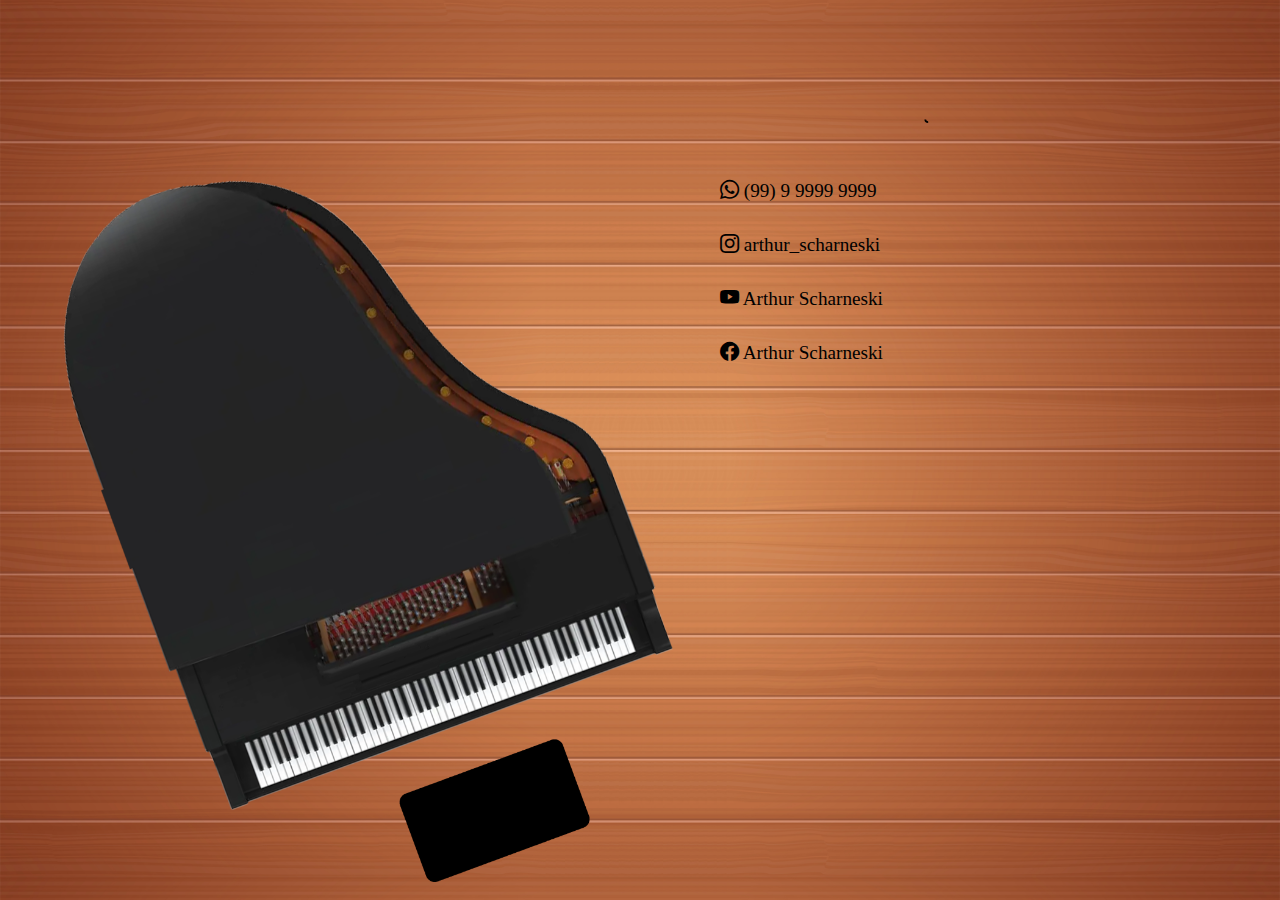
==== commit ae728432: "ajustes orientation" ====
--- a/index.html
+++ b/index.html
@@ -1,80 +1,114 @@
 <!DOCTYPE html>
-<html lang="pt-br">
+<html lang="pt-BR">
 
 <head>
     <meta charset="UTF-8">
     <meta http-equiv="X-UA-Compatible" content="IE=edge">
     <meta name="viewport" content="width=device-width, initial-scale=1.0">
-    <link rel="stylesheet" href="style.css">
-    <link rel="stylesheet" href="style-rot.css">
-    <link rel="stylesheet" href="complement.css">
-    <title>Arthur Scharneski</title>
+    <link rel="stylesheet" href="style-landscape.css" media="screen and (orientation:landscape)">
+    <link rel="stylesheet" href="style-portrait.css" media="screen and (orientation: portrait)">
+    <link rel="stylesheet" href="style-logo.css">
+    <link rel="stylesheet" href="https://cdn.jsdelivr.net/npm/bootstrap-icons@1.10.2/font/bootstrap-icons.css">
+    <title>My Card</title>
 </head>
 
 <body>
-    <div id="background">
-        <div id="container">
-            <div id="piano"></div>
-            <svg id="logo" viewBox="0 0 89 18">
-            <path d="M18.3325 16.252C17.9725 16.252 17.6525 16.152 17.3725 15.952C17.0925 15.76 16.8725 15.488 16.7125 15.136C16.5605 14.784 16.4845 14.384 16.4845 13.936C16.4845 13.488 16.5525 13.02 16.6885 12.532C16.8325 12.044 17.0165 11.556 17.2405 11.068C17.4645 10.58 17.7045 10.112 17.9605 9.664C18.2245 9.208 18.4805 8.792 18.7285 8.416C18.9845 8.04 19.2085 7.724 19.4005 7.468C19.6965 7.06 20.0325 6.636 20.4085 6.196C20.7925 5.748 21.2045 5.328 21.6445 4.936C22.0845 4.544 22.5485 4.228 23.0365 3.988C23.5245 3.74 24.0245 3.616 24.5365 3.616C24.8485 3.616 25.0845 3.648 25.2445 3.712C25.4045 3.776 25.4845 3.876 25.4845 4.012C25.4845 4.108 25.4165 4.184 25.2805 4.24C25.1525 4.296 24.9805 4.324 24.7645 4.324C24.1965 4.324 23.6125 4.236 23.0125 4.06C22.4205 3.876 21.8005 3.652 21.1525 3.388C20.5125 3.124 19.8445 2.86 19.1485 2.596C18.4525 2.332 17.7205 2.112 16.9525 1.936C16.1925 1.752 15.3925 1.66 14.5525 1.66C13.6565 1.66 12.8525 1.768 12.1405 1.984C11.4365 2.192 10.8365 2.476 10.3405 2.836C9.85248 3.188 9.48048 3.58 9.22448 4.012C8.96848 4.444 8.84048 4.88 8.84048 5.32C8.84048 5.792 8.98448 6.244 9.27248 6.676C9.56048 7.1 9.99648 7.444 10.5805 7.708C11.1645 7.972 11.8965 8.104 12.7765 8.104C13.4805 8.104 14.0685 7.988 14.5405 7.756C15.0205 7.516 15.3805 7.22 15.6205 6.868C15.8685 6.508 15.9925 6.148 15.9925 5.788C15.9925 5.508 15.9165 5.248 15.7645 5.008C15.6205 4.768 15.3925 4.576 15.0805 4.432C14.7765 4.28 14.3885 4.204 13.9165 4.204C13.5325 4.204 13.1725 4.252 12.8365 4.348C12.5085 4.444 12.2325 4.576 12.0085 4.744L11.9125 4.66C12.1525 4.476 12.4485 4.336 12.8005 4.24C13.1525 4.136 13.5245 4.084 13.9165 4.084C14.4125 4.084 14.8205 4.164 15.1405 4.324C15.4685 4.484 15.7125 4.692 15.8725 4.948C16.0325 5.196 16.1125 5.468 16.1125 5.764C16.1125 6.148 15.9845 6.532 15.7285 6.916C15.4805 7.292 15.1085 7.604 14.6125 7.852C14.1165 8.1 13.5005 8.224 12.7645 8.224C11.8525 8.224 11.0925 8.084 10.4845 7.804C9.88448 7.516 9.43248 7.148 9.12848 6.7C8.83248 6.244 8.68448 5.764 8.68448 5.26C8.68448 4.804 8.81248 4.352 9.06848 3.904C9.32448 3.456 9.70048 3.048 10.1965 2.68C10.6925 2.312 11.2965 2.02 12.0085 1.804C12.7285 1.58 13.5445 1.468 14.4565 1.468C15.2885 1.468 16.0845 1.56 16.8445 1.744C17.6125 1.928 18.3485 2.156 19.0525 2.428C19.7645 2.692 20.4445 2.96 21.0925 3.232C21.7485 3.496 22.3765 3.72 22.9765 3.904C23.5845 4.088 24.1685 4.18 24.7285 4.18C24.9125 4.18 25.0445 4.164 25.1245 4.132C25.2125 4.092 25.2565 4.04 25.2565 3.976C25.2565 3.912 25.2005 3.86 25.0885 3.82C24.9765 3.772 24.8205 3.748 24.6205 3.748C24.0685 3.748 23.5365 3.88 23.0245 4.144C22.5205 4.4 22.0445 4.74 21.5965 5.164C21.1485 5.58 20.7285 6.04 20.3365 6.544C19.9445 7.048 19.5845 7.548 19.2565 8.044C18.8405 8.668 18.4525 9.332 18.0925 10.036C17.7405 10.732 17.4525 11.424 17.2285 12.112C17.0125 12.792 16.9045 13.428 16.9045 14.02C16.9045 14.396 16.9565 14.744 17.0605 15.064C17.1645 15.392 17.3205 15.652 17.5285 15.844C17.7445 16.044 18.0125 16.144 18.3325 16.144C18.5005 16.144 18.6445 16.116 18.7645 16.06C18.8925 16.004 19.0085 15.924 19.1125 15.82L19.1365 15.928C19.0325 16.032 18.9165 16.112 18.7885 16.168C18.6605 16.224 18.5085 16.252 18.3325 16.252ZM8.33648 15.856C7.39248 15.856 6.52048 15.72 5.72048 15.448C4.92848 15.176 4.23648 14.792 3.64448 14.296C3.06048 13.8 2.60848 13.22 2.28848 12.556C1.96048 11.884 1.79648 11.152 1.79648 10.36C1.79648 9.536 1.96848 8.772 2.31248 8.068C2.65648 7.364 3.14048 6.752 3.76448 6.232C4.38848 5.712 5.12048 5.308 5.96048 5.02C6.80848 4.732 7.72848 4.588 8.72048 4.588C9.74448 4.588 10.6485 4.756 11.4325 5.092C12.2245 5.428 12.8285 5.904 13.2445 6.52L13.1605 6.604C12.7525 5.996 12.1645 5.528 11.3965 5.2C10.6365 4.872 9.74448 4.708 8.72048 4.708C7.74448 4.708 6.84048 4.848 6.00848 5.128C5.18448 5.408 4.46448 5.804 3.84848 6.316C3.24048 6.82 2.76448 7.416 2.42048 8.104C2.08448 8.792 1.91648 9.544 1.91648 10.36C1.91648 11.136 2.07648 11.852 2.39648 12.508C2.71648 13.164 3.16448 13.732 3.74048 14.212C4.31648 14.692 4.99248 15.064 5.76848 15.328C6.55248 15.6 7.40848 15.736 8.33648 15.736C9.15248 15.736 9.90848 15.636 10.6045 15.436C11.3005 15.244 11.9045 14.972 12.4165 14.62C12.9365 14.268 13.3405 13.852 13.6285 13.372C13.9165 12.9 14.0605 12.384 14.0605 11.824C14.0605 11.248 13.8645 10.74 13.4725 10.3C13.0805 9.852 12.5405 9.5 11.8525 9.244C11.1645 8.988 10.3805 8.86 9.50048 8.86C8.74848 8.86 8.14048 8.976 7.67648 9.208C7.21248 9.432 6.98048 9.724 6.98048 10.084C6.98048 10.724 7.51648 11.044 8.58848 11.044C9.02848 11.044 9.46048 10.988 9.88448 10.876C10.3165 10.756 10.7045 10.592 11.0485 10.384C11.3925 10.168 11.6685 9.916 11.8765 9.628C12.0845 9.34 12.1885 9.016 12.1885 8.656C12.1885 8.304 12.0845 8.004 11.8765 7.756C11.6765 7.508 11.4165 7.308 11.0965 7.156C10.7765 7.004 10.4365 6.896 10.0765 6.832C9.71648 6.76 9.38048 6.724 9.06848 6.724C8.34848 6.724 7.69648 6.82 7.11248 7.012C6.53648 7.204 6.04048 7.468 5.62448 7.804C5.21648 8.132 4.90048 8.508 4.67648 8.932C4.45248 9.356 4.34048 9.8 4.34048 10.264C4.34048 10.824 4.48848 11.316 4.78448 11.74C5.08848 12.156 5.50848 12.48 6.04448 12.712C6.58848 12.944 7.22448 13.06 7.95248 13.06C8.54448 13.06 9.11248 12.992 9.65648 12.856C10.2005 12.712 10.7405 12.504 11.2765 12.232C11.8125 11.952 12.3605 11.608 12.9205 11.2C13.4805 10.784 14.0685 10.304 14.6845 9.76C15.3085 9.208 15.9765 8.592 16.6885 7.912C17.4085 7.224 18.1925 6.472 19.0405 5.656C19.1925 5.512 19.4205 5.328 19.7245 5.104C20.0285 4.872 20.3885 4.644 20.8045 4.42C21.2205 4.196 21.6685 4.024 22.1485 3.904L22.4605 3.964C21.9485 4.068 21.4725 4.236 21.0325 4.468C20.5925 4.692 20.2085 4.924 19.8805 5.164C19.5525 5.404 19.2965 5.604 19.1125 5.764C18.6565 6.172 18.2085 6.636 17.7685 7.156C17.3365 7.676 16.9005 8.212 16.4605 8.764C16.0285 9.316 15.5805 9.852 15.1165 10.372C14.6605 10.892 14.1805 11.356 13.6765 11.764C13.2365 12.116 12.7325 12.436 12.1645 12.724C11.5965 13.004 10.9885 13.228 10.3405 13.396C9.70048 13.564 9.04048 13.648 8.36048 13.648C7.41648 13.648 6.63648 13.492 6.02048 13.18C5.41248 12.876 4.96048 12.468 4.66448 11.956C4.36848 11.444 4.22048 10.88 4.22048 10.264C4.22048 9.784 4.33248 9.324 4.55648 8.884C4.78048 8.444 5.10448 8.056 5.52848 7.72C5.95248 7.376 6.46448 7.104 7.06448 6.904C7.66448 6.704 8.33648 6.604 9.08048 6.604C9.36848 6.604 9.69648 6.64 10.0645 6.712C10.4325 6.776 10.7885 6.888 11.1325 7.048C11.4765 7.208 11.7565 7.424 11.9725 7.696C12.1965 7.96 12.3085 8.288 12.3085 8.68C12.3085 9.056 12.2005 9.396 11.9845 9.7C11.7685 10.004 11.4765 10.264 11.1085 10.48C10.7485 10.696 10.3485 10.864 9.90848 10.984C9.47648 11.096 9.03648 11.156 8.58848 11.164C7.43648 11.164 6.86048 10.804 6.86048 10.084C6.86048 9.684 7.10448 9.36 7.59248 9.112C8.08048 8.864 8.71648 8.74 9.50048 8.74C10.4045 8.74 11.2085 8.872 11.9125 9.136C12.6165 9.4 13.1685 9.764 13.5685 10.228C13.9765 10.692 14.1805 11.224 14.1805 11.824C14.1805 12.4 14.0325 12.932 13.7365 13.42C13.4485 13.908 13.0405 14.332 12.5125 14.692C11.9845 15.06 11.3645 15.344 10.6525 15.544C9.94048 15.752 9.16848 15.856 8.33648 15.856ZM14.0725 9.832L14.1445 9.7H19.5685V9.832H14.0725Z"/>
-            <path d="M19.3563 10.972H19.2363L19.3803 10.816C20.1163 10.008 20.7083 9.344 21.1563 8.824C21.6123 8.304 21.9123 7.94 22.0563 7.732H22.5723C22.2523 7.972 21.8523 8.332 21.3723 8.812C20.9003 9.284 20.2803 9.948 19.5123 10.804L19.3563 10.972ZM19.6683 13.036C19.8363 13.036 20.0683 12.948 20.3643 12.772C20.6603 12.588 20.9803 12.352 21.3243 12.064C21.6683 11.776 21.9923 11.464 22.2963 11.128L22.4403 10.972H22.5603L22.4523 11.092C22.1243 11.468 21.7763 11.808 21.4083 12.112C21.0483 12.416 20.7123 12.66 20.4003 12.844C20.0963 13.02 19.8483 13.108 19.6563 13.108C19.5523 13.108 19.4483 13.072 19.3443 13C19.2403 12.936 19.1883 12.828 19.1883 12.676C19.1883 12.468 19.2683 12.252 19.4283 12.028C19.5883 11.796 19.7883 11.56 20.0283 11.32C20.2683 11.08 20.5083 10.848 20.7483 10.624C20.9883 10.4 21.1883 10.196 21.3483 10.012C21.5083 9.82 21.5883 9.656 21.5883 9.52C21.5883 9.376 21.5003 9.304 21.3243 9.304C21.2443 9.304 21.1523 9.32 21.0483 9.352C20.9443 9.376 20.8283 9.412 20.7003 9.46L20.7963 9.328C20.9003 9.288 21.0003 9.252 21.0963 9.22C21.2003 9.188 21.3083 9.172 21.4203 9.172C21.6203 9.172 21.7803 9.212 21.9003 9.292C22.0283 9.372 22.0923 9.504 22.0923 9.688C22.0923 9.912 22.0003 10.136 21.8163 10.36C21.6403 10.584 21.4163 10.804 21.1443 11.02C20.8803 11.236 20.6123 11.448 20.3403 11.656C20.0763 11.856 19.8523 12.052 19.6683 12.244C19.4923 12.436 19.4043 12.62 19.4043 12.796C19.4043 12.956 19.4923 13.036 19.6683 13.036Z"/>
-            <path d="M23.0595 8.284V8.176H29.2395V8.284H23.0595ZM23.1195 10.78C22.6555 11.3 22.3275 11.712 22.1355 12.016C21.9435 12.312 21.8475 12.56 21.8475 12.76C21.8475 12.944 21.9195 13.036 22.0635 13.036C22.2155 13.036 22.3875 12.976 22.5795 12.856C22.7715 12.736 23.0075 12.54 23.2875 12.268C23.5755 11.988 23.9355 11.608 24.3675 11.128L24.5115 10.972H24.6315L24.5235 11.092C23.8755 11.828 23.3595 12.348 22.9755 12.652C22.5995 12.956 22.2835 13.108 22.0275 13.108C21.7475 13.108 21.6075 12.952 21.6075 12.64C21.6075 12.152 21.8835 11.596 22.4355 10.972C22.5955 10.78 22.7475 10.6 22.8915 10.432C23.0355 10.256 23.1995 10.068 23.3835 9.868C23.5675 9.66 23.7955 9.412 24.0675 9.124C24.3395 8.828 24.6835 8.46 25.0995 8.02C25.5155 7.58 26.0275 7.04 26.6355 6.4C26.7715 6.4 26.9275 6.388 27.1035 6.364C27.2795 6.34 27.4555 6.304 27.6315 6.256C27.3755 6.44 27.0115 6.76 26.5395 7.216C26.0675 7.664 25.5355 8.196 24.9435 8.812C24.3515 9.428 23.7435 10.084 23.1195 10.78Z"/>
-            <path d="M26.8498 8.788L26.6218 8.536L31.9018 2.524H32.8858C32.7178 2.604 32.4978 2.764 32.2258 3.004C31.9538 3.244 31.6578 3.524 31.3378 3.844C31.0258 4.164 30.7178 4.492 30.4138 4.828C30.1098 5.156 29.8418 5.452 29.6098 5.716L26.8498 8.788ZM26.8498 8.788L24.4498 11.404H24.6058L24.2938 11.824L23.2498 13H22.4338C22.7698 12.736 23.1218 12.424 23.4898 12.064C23.8578 11.696 24.1978 11.328 24.5098 10.96L26.6218 8.536L26.8498 8.788ZM25.6618 13.108C25.5498 13.108 25.4498 13.06 25.3618 12.964C25.2738 12.86 25.2298 12.736 25.2298 12.592C25.2298 12.368 25.3098 12.14 25.4698 11.908C25.6378 11.668 25.8418 11.432 26.0818 11.2C26.3298 10.968 26.5778 10.744 26.8258 10.528C27.0738 10.312 27.2778 10.116 27.4378 9.94C27.6058 9.764 27.6898 9.612 27.6898 9.484C27.6898 9.364 27.6178 9.304 27.4738 9.304C27.3298 9.304 27.1338 9.38 26.8858 9.532C26.6378 9.684 26.3618 9.884 26.0578 10.132C25.7538 10.38 25.4498 10.652 25.1458 10.948C24.8418 11.244 24.5578 11.536 24.2938 11.824H24.1618C24.4258 11.528 24.7138 11.228 25.0258 10.924C25.3458 10.62 25.6618 10.34 25.9738 10.084C26.2938 9.828 26.5858 9.62 26.8498 9.46C27.1138 9.3 27.3258 9.22 27.4858 9.22C27.6058 9.22 27.7138 9.26 27.8098 9.34C27.9058 9.42 27.9538 9.544 27.9538 9.712C27.9538 9.936 27.8698 10.164 27.7018 10.396C27.5338 10.62 27.3218 10.844 27.0658 11.068C26.8178 11.292 26.5658 11.512 26.3098 11.728C26.0618 11.936 25.8538 12.132 25.6858 12.316C25.5178 12.5 25.4338 12.664 25.4338 12.808C25.4338 12.96 25.5178 13.036 25.6858 13.036C25.8458 13.036 26.0698 12.948 26.3578 12.772C26.6538 12.588 26.9698 12.352 27.3058 12.064C27.6498 11.776 27.9698 11.464 28.2658 11.128L28.4098 10.972H28.5298L28.4218 11.092C28.0938 11.468 27.7498 11.808 27.3898 12.112C27.0378 12.416 26.7058 12.66 26.3938 12.844C26.0898 13.02 25.8458 13.108 25.6618 13.108Z"/>
-            <path d="M29.8521 9.364H30.7881C30.6121 9.452 30.3881 9.612 30.1161 9.844C29.8441 10.076 29.5601 10.34 29.2641 10.636C28.9681 10.924 28.6881 11.216 28.4241 11.512C28.1681 11.808 27.9601 12.076 27.8001 12.316C27.6321 12.548 27.5481 12.712 27.5481 12.808C27.5481 12.96 27.6121 13.036 27.7401 13.036C27.8921 13.036 28.1161 12.94 28.4121 12.748C28.7081 12.548 29.0441 12.276 29.4201 11.932C29.7961 11.588 30.1721 11.204 30.5481 10.78H30.6801C29.9841 11.516 29.3761 12.088 28.8561 12.496C28.3441 12.904 27.9681 13.108 27.7281 13.108C27.6321 13.108 27.5601 13.076 27.5121 13.012C27.4561 12.948 27.4281 12.864 27.4281 12.76C27.4281 12.552 27.5041 12.312 27.6561 12.04C27.8001 11.76 28.0481 11.408 28.4001 10.984C28.7521 10.56 29.2361 10.02 29.8521 9.364ZM29.7561 13.108C29.5241 13.108 29.4081 12.988 29.4081 12.748C29.4081 12.444 29.6001 12.028 29.9841 11.5C30.3681 10.964 30.9841 10.252 31.8321 9.364H32.7681C32.6641 9.42 32.5361 9.504 32.3841 9.616C32.2401 9.72 32.0761 9.864 31.8921 10.048C31.3321 10.608 30.8841 11.068 30.5481 11.428C30.2121 11.788 29.9681 12.076 29.8161 12.292C29.6641 12.5 29.5881 12.668 29.5881 12.796C29.5881 12.956 29.6481 13.036 29.7681 13.036C29.9121 13.036 30.1161 12.948 30.3801 12.772C30.6441 12.596 30.9361 12.364 31.2561 12.076C31.5841 11.788 31.9041 11.472 32.2161 11.128L32.3601 10.972H32.4801L32.3721 11.092C32.0281 11.484 31.6841 11.832 31.3401 12.136C31.0041 12.44 30.6961 12.68 30.4161 12.856C30.1361 13.024 29.9161 13.108 29.7561 13.108Z"/>
-            <path d="M32.4813 10.972H32.3613L32.5053 10.816C33.2413 10.008 33.8333 9.344 34.2813 8.824C34.7373 8.304 35.0373 7.94 35.1813 7.732H35.6973C35.3773 7.972 34.9773 8.332 34.4973 8.812C34.0253 9.284 33.4053 9.948 32.6373 10.804L32.4813 10.972ZM32.7933 13.036C32.9613 13.036 33.1933 12.948 33.4893 12.772C33.7853 12.588 34.1053 12.352 34.4493 12.064C34.7933 11.776 35.1173 11.464 35.4213 11.128L35.5653 10.972H35.6853L35.5773 11.092C35.2493 11.468 34.9013 11.808 34.5333 12.112C34.1733 12.416 33.8373 12.66 33.5253 12.844C33.2213 13.02 32.9733 13.108 32.7813 13.108C32.6773 13.108 32.5733 13.072 32.4693 13C32.3653 12.936 32.3133 12.828 32.3133 12.676C32.3133 12.468 32.3933 12.252 32.5533 12.028C32.7133 11.796 32.9133 11.56 33.1533 11.32C33.3933 11.08 33.6333 10.848 33.8733 10.624C34.1133 10.4 34.3133 10.196 34.4733 10.012C34.6333 9.82 34.7133 9.656 34.7133 9.52C34.7133 9.376 34.6253 9.304 34.4493 9.304C34.3693 9.304 34.2773 9.32 34.1733 9.352C34.0693 9.376 33.9533 9.412 33.8253 9.46L33.9213 9.328C34.0253 9.288 34.1253 9.252 34.2213 9.22C34.3253 9.188 34.4333 9.172 34.5453 9.172C34.7453 9.172 34.9053 9.212 35.0253 9.292C35.1533 9.372 35.2173 9.504 35.2173 9.688C35.2173 9.912 35.1253 10.136 34.9413 10.36C34.7653 10.584 34.5413 10.804 34.2693 11.02C34.0053 11.236 33.7373 11.448 33.4653 11.656C33.2013 11.856 32.9773 12.052 32.7933 12.244C32.6173 12.436 32.5293 12.62 32.5293 12.796C32.5293 12.956 32.6173 13.036 32.7933 13.036Z"/>
-            <path d="M52.9454 4.972C53.2494 4.332 53.5654 3.856 53.8934 3.544C54.2294 3.232 54.5134 3.076 54.7454 3.076C54.9374 3.076 55.0334 3.176 55.0334 3.376C55.0334 3.72 54.8974 4.092 54.6254 4.492C54.3534 4.884 53.9814 5.28 53.5094 5.68C53.0374 6.08 52.5014 6.464 51.9014 6.832C51.3014 7.192 50.6694 7.516 50.0054 7.804C49.3494 8.092 48.6974 8.32 48.0494 8.488C47.4014 8.648 46.7974 8.728 46.2374 8.728C45.3654 8.728 44.6134 8.624 43.9814 8.416C43.3494 8.2 42.8614 7.896 42.5174 7.504C42.1814 7.112 42.0134 6.648 42.0134 6.112C42.0134 5.704 42.1253 5.324 42.3493 4.972C42.5733 4.62 42.8854 4.308 43.2854 4.036C43.6854 3.764 44.1454 3.552 44.6654 3.4C45.1854 3.248 45.7454 3.172 46.3454 3.172C47.0494 3.172 47.7574 3.256 48.4694 3.424C49.1814 3.592 49.8654 3.824 50.5214 4.12C51.1774 4.416 51.7734 4.76 52.3094 5.152C52.8534 5.544 53.3054 5.968 53.6654 6.424C54.0254 6.872 54.2614 7.332 54.3734 7.804L54.2894 7.828C54.1694 7.364 53.9294 6.912 53.5694 6.472C53.2094 6.024 52.7614 5.608 52.2254 5.224C51.6894 4.84 51.0974 4.504 50.4494 4.216C49.8094 3.928 49.1374 3.704 48.4334 3.544C47.7294 3.376 47.0334 3.292 46.3454 3.292C45.7534 3.292 45.2014 3.364 44.6894 3.508C44.1854 3.652 43.7414 3.852 43.3574 4.108C42.9734 4.356 42.6734 4.652 42.4574 4.996C42.2414 5.332 42.1334 5.7 42.1334 6.1C42.1334 6.892 42.4934 7.508 43.2134 7.948C43.9414 8.388 44.9494 8.608 46.2374 8.608C46.7814 8.608 47.3694 8.528 48.0014 8.368C48.6414 8.2 49.2854 7.976 49.9334 7.696C50.5814 7.416 51.2014 7.1 51.7934 6.748C52.3934 6.388 52.9254 6.012 53.3894 5.62C53.8614 5.228 54.2334 4.844 54.5054 4.468C54.7774 4.084 54.9134 3.728 54.9134 3.4C54.9134 3.272 54.8654 3.208 54.7694 3.208C54.5774 3.208 54.3294 3.344 54.0254 3.616C53.7294 3.88 53.4294 4.34 53.1254 4.996C52.7254 5.852 52.3574 6.66 52.0214 7.42C51.6854 8.172 51.3574 8.876 51.0374 9.532C50.7254 10.188 50.4054 10.784 50.0774 11.32C49.7494 11.856 49.3974 12.332 49.0214 12.748C48.6534 13.164 48.2414 13.516 47.7854 13.804C47.3294 14.092 46.8134 14.308 46.2374 14.452C45.6694 14.604 45.0214 14.68 44.2934 14.68C43.5014 14.68 42.7654 14.564 42.0854 14.332C41.4054 14.1 40.8054 13.776 40.2854 13.36C39.7734 12.944 39.3734 12.46 39.0854 11.908C38.7974 11.348 38.6534 10.748 38.6534 10.108C38.6534 9.484 38.7974 8.9 39.0854 8.356C39.3734 7.812 39.7694 7.336 40.2734 6.928C40.7854 6.512 41.3734 6.188 42.0374 5.956C42.7094 5.724 43.4294 5.608 44.1974 5.608C45.0374 5.608 45.7814 5.748 46.4294 6.028C47.0854 6.308 47.5974 6.692 47.9654 7.18C48.3414 7.668 48.5294 8.224 48.5294 8.848C48.5294 9.328 48.4134 9.776 48.1814 10.192C47.9494 10.6 47.6294 10.964 47.2214 11.284C46.8134 11.596 46.3374 11.84 45.7934 12.016C45.2494 12.192 44.6654 12.28 44.0414 12.28C43.4094 12.28 42.8574 12.184 42.3854 11.992C41.9214 11.8 41.5614 11.532 41.3054 11.188C41.0494 10.844 40.9214 10.44 40.9214 9.976C40.9214 9.504 41.0614 9.08 41.3414 8.704C41.6214 8.328 42.0014 8.032 42.4814 7.816C42.9614 7.592 43.5014 7.48 44.1014 7.48C44.7494 7.48 45.2734 7.616 45.6734 7.888C46.0814 8.152 46.2854 8.496 46.2854 8.92C46.2854 9.216 46.1894 9.484 45.9974 9.724C45.8054 9.964 45.5454 10.156 45.2174 10.3C44.8894 10.436 44.5174 10.504 44.1014 10.504C43.8774 10.504 43.6934 10.46 43.5494 10.372C43.4054 10.276 43.3334 10.156 43.3334 10.012C43.3334 9.804 43.4934 9.644 43.8134 9.532C44.1414 9.412 44.5654 9.352 45.0854 9.352C45.9334 9.352 46.6774 9.496 47.3174 9.784C47.9654 10.064 48.4694 10.452 48.8294 10.948C49.1974 11.444 49.3814 12.02 49.3814 12.676C49.3814 13.18 49.2414 13.648 48.9614 14.08C48.6814 14.512 48.2894 14.888 47.7854 15.208C47.2814 15.536 46.6934 15.792 46.0214 15.976C45.3574 16.16 44.6374 16.252 43.8614 16.252C42.8054 16.252 41.8374 16.108 40.9574 15.82C40.0774 15.532 39.3134 15.128 38.6654 14.608C38.0254 14.088 37.5294 13.472 37.1774 12.76C36.8254 12.04 36.6494 11.256 36.6494 10.408C36.6494 9.608 36.8174 8.844 37.1534 8.116C37.4894 7.38 37.9654 6.716 38.5814 6.124C39.2054 5.532 39.9414 5.052 40.7894 4.684L40.8493 4.792C40.0253 5.152 39.3054 5.624 38.6894 6.208C38.0814 6.784 37.6134 7.436 37.2854 8.164C36.9494 8.884 36.7814 9.64 36.7814 10.432C36.7814 11.264 36.9574 12.028 37.3094 12.724C37.6534 13.42 38.1414 14.02 38.7734 14.524C39.4054 15.036 40.1534 15.432 41.0174 15.712C41.8814 15.992 42.8294 16.132 43.8614 16.132C44.6214 16.132 45.3254 16.044 45.9734 15.868C46.6294 15.692 47.2014 15.444 47.6894 15.124C48.1854 14.812 48.5694 14.444 48.8414 14.02C49.1214 13.604 49.2614 13.156 49.2614 12.676C49.2614 12.052 49.0814 11.5 48.7214 11.02C48.3694 10.532 47.8774 10.152 47.2454 9.88C46.6214 9.608 45.9054 9.472 45.0974 9.472C44.5854 9.472 44.1814 9.524 43.8854 9.628C43.5974 9.724 43.4534 9.852 43.4534 10.012C43.4534 10.116 43.5134 10.204 43.6334 10.276C43.7614 10.348 43.9174 10.384 44.1014 10.384C44.4934 10.384 44.8414 10.32 45.1454 10.192C45.4574 10.064 45.7054 9.888 45.8894 9.664C46.0734 9.44 46.1654 9.188 46.1654 8.908C46.1654 8.524 45.9694 8.212 45.5774 7.972C45.1934 7.724 44.7014 7.6 44.1014 7.6C43.5254 7.6 43.0054 7.704 42.5414 7.912C42.0774 8.12 41.7094 8.404 41.4374 8.764C41.1734 9.124 41.0414 9.528 41.0414 9.976C41.0414 10.416 41.1654 10.8 41.4134 11.128C41.6614 11.456 42.0094 11.712 42.4574 11.896C42.9134 12.072 43.4414 12.16 44.0414 12.16C44.6414 12.16 45.2054 12.076 45.7334 11.908C46.2614 11.732 46.7254 11.492 47.1254 11.188C47.5254 10.884 47.8374 10.532 48.0614 10.132C48.2934 9.732 48.4094 9.304 48.4094 8.848C48.4094 8.248 48.2254 7.716 47.8574 7.252C47.4974 6.78 46.9974 6.408 46.3574 6.136C45.7254 5.864 45.0054 5.728 44.1974 5.728C43.4534 5.728 42.7534 5.844 42.0974 6.076C41.4414 6.3 40.8654 6.612 40.3694 7.012C39.8734 7.412 39.4814 7.88 39.1934 8.416C38.9134 8.944 38.7734 9.508 38.7734 10.108C38.7734 10.628 38.9014 11.116 39.1574 11.572C39.4214 12.028 39.7814 12.428 40.2374 12.772C40.6934 13.116 41.2214 13.384 41.8214 13.576C42.4294 13.776 43.0774 13.876 43.7654 13.876C44.2854 13.876 44.7814 13.828 45.2534 13.732C45.7254 13.644 46.1774 13.496 46.6094 13.288C47.0494 13.088 47.4774 12.824 47.8934 12.496C48.3094 12.168 48.7214 11.772 49.1294 11.308C49.5374 10.844 49.9454 10.304 50.3534 9.688C50.7694 9.072 51.1894 8.376 51.6134 7.6C52.0454 6.816 52.4894 5.94 52.9454 4.972Z"/>
-            <path d="M51.7241 13.108C51.5241 13.108 51.3641 13.028 51.2441 12.868C51.1161 12.708 51.0521 12.504 51.0521 12.256C51.0521 12 51.1281 11.732 51.2801 11.452C51.4241 11.172 51.6201 10.9 51.8681 10.636C52.1241 10.372 52.4081 10.136 52.7201 9.928C53.0321 9.712 53.3521 9.54 53.6801 9.412C54.0161 9.284 54.3361 9.22 54.6401 9.22C55.0321 9.22 55.2281 9.34 55.2281 9.58C55.2281 9.708 55.1561 9.872 55.0121 10.072C54.8761 10.272 54.7161 10.44 54.5321 10.576H53.9801C54.1401 10.504 54.3001 10.4 54.4601 10.264C54.6281 10.128 54.7681 9.992 54.8801 9.856C55.0001 9.712 55.0601 9.6 55.0601 9.52C55.0601 9.384 54.9521 9.316 54.7361 9.316C54.5281 9.316 54.2801 9.4 53.9921 9.568C53.7041 9.728 53.4041 9.94 53.0921 10.204C52.7801 10.468 52.4921 10.756 52.2281 11.068C51.9641 11.372 51.7481 11.668 51.5801 11.956C51.4121 12.244 51.3281 12.492 51.3281 12.7C51.3281 12.924 51.4681 13.036 51.7481 13.036C52.0441 13.036 52.3801 12.952 52.7561 12.784C53.1321 12.616 53.5121 12.388 53.8961 12.1C54.2881 11.812 54.6441 11.488 54.9641 11.128L55.1081 10.972H55.2281L55.1201 11.092C54.7761 11.484 54.4001 11.832 53.9921 12.136C53.5921 12.44 53.1961 12.68 52.8041 12.856C52.4121 13.024 52.0521 13.108 51.7241 13.108Z"/>
-            <path d="M57.4474 8.788L57.2194 8.536L62.4994 2.524H63.4834C63.3154 2.604 63.0954 2.764 62.8234 3.004C62.5514 3.244 62.2554 3.524 61.9354 3.844C61.6234 4.164 61.3154 4.492 61.0114 4.828C60.7074 5.156 60.4394 5.452 60.2074 5.716L57.4474 8.788ZM57.4474 8.788L55.0474 11.404H55.2034L54.8914 11.824L53.8474 13H53.0314C53.3674 12.736 53.7194 12.424 54.0874 12.064C54.4554 11.696 54.7954 11.328 55.1074 10.96L57.2194 8.536L57.4474 8.788ZM56.2594 13.108C56.1474 13.108 56.0474 13.06 55.9594 12.964C55.8714 12.86 55.8274 12.736 55.8274 12.592C55.8274 12.368 55.9074 12.14 56.0674 11.908C56.2354 11.668 56.4394 11.432 56.6794 11.2C56.9274 10.968 57.1754 10.744 57.4234 10.528C57.6714 10.312 57.8754 10.116 58.0354 9.94C58.2034 9.764 58.2874 9.612 58.2874 9.484C58.2874 9.364 58.2154 9.304 58.0714 9.304C57.9274 9.304 57.7314 9.38 57.4834 9.532C57.2354 9.684 56.9594 9.884 56.6554 10.132C56.3514 10.38 56.0474 10.652 55.7434 10.948C55.4394 11.244 55.1554 11.536 54.8914 11.824H54.7594C55.0234 11.528 55.3114 11.228 55.6234 10.924C55.9434 10.62 56.2594 10.34 56.5714 10.084C56.8914 9.828 57.1834 9.62 57.4474 9.46C57.7114 9.3 57.9234 9.22 58.0834 9.22C58.2034 9.22 58.3114 9.26 58.4074 9.34C58.5034 9.42 58.5514 9.544 58.5514 9.712C58.5514 9.936 58.4674 10.164 58.2994 10.396C58.1314 10.62 57.9194 10.844 57.6634 11.068C57.4154 11.292 57.1634 11.512 56.9074 11.728C56.6594 11.936 56.4514 12.132 56.2834 12.316C56.1154 12.5 56.0314 12.664 56.0314 12.808C56.0314 12.96 56.1154 13.036 56.2834 13.036C56.4434 13.036 56.6674 12.948 56.9554 12.772C57.2514 12.588 57.5674 12.352 57.9034 12.064C58.2474 11.776 58.5674 11.464 58.8634 11.128L59.0074 10.972H59.1274L59.0194 11.092C58.6914 11.468 58.3474 11.808 57.9874 12.112C57.6354 12.416 57.3034 12.66 56.9914 12.844C56.6874 13.02 56.4434 13.108 56.2594 13.108Z"/>
-            <path d="M58.7338 13.084C58.4698 13.084 58.3378 12.88 58.3378 12.472C58.3378 12.2 58.4178 11.912 58.5778 11.608C58.7378 11.304 58.9538 11.012 59.2258 10.732C59.4978 10.444 59.8018 10.184 60.1378 9.952C60.4738 9.72 60.8178 9.536 61.1698 9.4C61.5298 9.264 61.8698 9.196 62.1898 9.196C62.4618 9.196 62.5978 9.3 62.5978 9.508C62.5978 9.7 62.4738 9.948 62.2258 10.252C61.9778 10.548 61.6658 10.892 61.2898 11.284C60.9938 11.588 60.6818 11.88 60.3538 12.16C60.0258 12.432 59.7178 12.656 59.4298 12.832C59.1498 13 58.9178 13.084 58.7338 13.084ZM58.7458 13C58.8978 13 59.1018 12.924 59.3578 12.772C59.6218 12.62 59.9138 12.412 60.2338 12.148C60.5618 11.876 60.8938 11.568 61.2298 11.224C61.6058 10.832 61.9098 10.496 62.1418 10.216C62.3738 9.928 62.4898 9.696 62.4898 9.52C62.4898 9.384 62.4018 9.316 62.2258 9.316C62.0658 9.316 61.8618 9.38 61.6138 9.508C61.3738 9.636 61.1138 9.808 60.8338 10.024C60.5618 10.232 60.2898 10.464 60.0178 10.72C59.7458 10.976 59.4978 11.236 59.2738 11.5C59.0498 11.764 58.8698 12.012 58.7338 12.244C58.5978 12.468 58.5298 12.656 58.5298 12.808C58.5298 12.936 58.6018 13 58.7458 13ZM63.6178 10.972L63.5098 11.092C63.1818 11.468 62.8458 11.812 62.5018 12.124C62.1658 12.428 61.8538 12.668 61.5658 12.844C61.2858 13.02 61.0618 13.108 60.8938 13.108C60.8058 13.108 60.7258 13.072 60.6538 13C60.5898 12.936 60.5578 12.852 60.5578 12.748C60.5578 12.476 60.7058 12.112 61.0018 11.656C61.2978 11.2 61.7098 10.7 62.2378 10.156H62.2978L63.0178 9.364H63.9418C63.7978 9.444 63.6498 9.544 63.4978 9.664C63.3458 9.784 63.2018 9.912 63.0658 10.048C62.4738 10.64 62.0058 11.116 61.6618 11.476C61.3258 11.828 61.0858 12.104 60.9418 12.304C60.7978 12.504 60.7258 12.668 60.7258 12.796C60.7258 12.956 60.7898 13.036 60.9178 13.036C61.0618 13.036 61.2618 12.956 61.5178 12.796C61.7738 12.628 62.0618 12.4 62.3818 12.112C62.7098 11.824 63.0378 11.496 63.3658 11.128L63.4978 10.972H63.6178Z"/>
-            <path d="M63.618 10.972H63.498L63.642 10.816C64.378 10.008 64.97 9.344 65.418 8.824C65.874 8.304 66.174 7.94 66.318 7.732H66.834C66.514 7.972 66.114 8.332 65.634 8.812C65.162 9.284 64.542 9.948 63.774 10.804L63.618 10.972ZM63.93 13.036C64.098 13.036 64.33 12.948 64.626 12.772C64.922 12.588 65.242 12.352 65.586 12.064C65.93 11.776 66.254 11.464 66.558 11.128L66.702 10.972H66.822L66.714 11.092C66.386 11.468 66.038 11.808 65.67 12.112C65.31 12.416 64.974 12.66 64.662 12.844C64.358 13.02 64.11 13.108 63.918 13.108C63.814 13.108 63.71 13.072 63.606 13C63.502 12.936 63.45 12.828 63.45 12.676C63.45 12.468 63.53 12.252 63.69 12.028C63.85 11.796 64.05 11.56 64.29 11.32C64.53 11.08 64.77 10.848 65.01 10.624C65.25 10.4 65.45 10.196 65.61 10.012C65.77 9.82 65.85 9.656 65.85 9.52C65.85 9.376 65.762 9.304 65.586 9.304C65.506 9.304 65.414 9.32 65.31 9.352C65.206 9.376 65.09 9.412 64.962 9.46L65.058 9.328C65.162 9.288 65.262 9.252 65.358 9.22C65.462 9.188 65.57 9.172 65.682 9.172C65.882 9.172 66.042 9.212 66.162 9.292C66.29 9.372 66.354 9.504 66.354 9.688C66.354 9.912 66.262 10.136 66.078 10.36C65.902 10.584 65.678 10.804 65.406 11.02C65.142 11.236 64.874 11.448 64.602 11.656C64.338 11.856 64.114 12.052 63.93 12.244C63.754 12.436 63.666 12.62 63.666 12.796C63.666 12.956 63.754 13.036 63.93 13.036Z"/>
-            <path d="M66.8173 10.972H66.6973L66.8413 10.816C67.2893 10.32 67.7173 9.924 68.1253 9.628C68.5333 9.324 68.8573 9.172 69.0973 9.172C69.1933 9.172 69.2733 9.204 69.3373 9.268C69.4013 9.332 69.4333 9.416 69.4333 9.52C69.4333 9.744 69.3373 9.996 69.1453 10.276C68.9613 10.556 68.6413 10.932 68.1853 11.404H68.3413L68.0293 11.824L66.9733 13H65.9533C66.3293 12.728 66.7133 12.416 67.1053 12.064C67.4973 11.712 67.8573 11.36 68.1853 11.008C68.5213 10.656 68.7893 10.34 68.9893 10.06C69.1973 9.78 69.3013 9.58 69.3013 9.46C69.3013 9.324 69.2293 9.256 69.0853 9.256C68.9573 9.256 68.7733 9.328 68.5333 9.472C68.2933 9.608 68.0333 9.796 67.7533 10.036C67.4813 10.268 67.2173 10.528 66.9613 10.816L66.8173 10.972ZM69.3973 13.108C69.2773 13.108 69.1733 13.06 69.0853 12.964C69.0053 12.86 68.9653 12.736 68.9653 12.592C68.9653 12.368 69.0453 12.14 69.2053 11.908C69.3733 11.668 69.5813 11.432 69.8293 11.2C70.0773 10.968 70.3213 10.744 70.5613 10.528C70.8093 10.312 71.0133 10.116 71.1733 9.94C71.3413 9.764 71.4253 9.612 71.4253 9.484C71.4253 9.364 71.3533 9.304 71.2093 9.304C71.0653 9.304 70.8693 9.38 70.6213 9.532C70.3733 9.684 70.0973 9.884 69.7933 10.132C69.4893 10.38 69.1853 10.652 68.8813 10.948C68.5773 11.244 68.2933 11.536 68.0293 11.824H67.8973C68.1613 11.528 68.4493 11.228 68.7613 10.924C69.0813 10.62 69.3973 10.34 69.7093 10.084C70.0213 9.828 70.3093 9.62 70.5733 9.46C70.8373 9.3 71.0533 9.22 71.2213 9.22C71.3413 9.22 71.4493 9.26 71.5453 9.34C71.6413 9.42 71.6893 9.544 71.6893 9.712C71.6893 9.936 71.6013 10.164 71.4253 10.396C71.2573 10.62 71.0493 10.844 70.8013 11.068C70.5533 11.292 70.3013 11.512 70.0453 11.728C69.7973 11.936 69.5853 12.132 69.4093 12.316C69.2413 12.5 69.1573 12.664 69.1573 12.808C69.1573 12.872 69.1813 12.928 69.2293 12.976C69.2853 13.016 69.3453 13.036 69.4093 13.036C69.5693 13.036 69.7933 12.948 70.0813 12.772C70.3773 12.588 70.6973 12.352 71.0413 12.064C71.3853 11.776 71.7053 11.464 72.0013 11.128L72.1453 10.972H72.2653L72.1573 11.092C71.8293 11.468 71.4853 11.808 71.1253 12.112C70.7653 12.416 70.4333 12.66 70.1293 12.844C69.8253 13.02 69.5813 13.108 69.3973 13.108Z"/>
-            <path d="M72.2665 13.036C72.5305 13.036 72.8385 12.952 73.1905 12.784C73.5425 12.616 73.9065 12.388 74.2825 12.1C74.6585 11.812 75.0065 11.488 75.3265 11.128L75.4705 10.972H75.5905L75.4825 11.092C75.1465 11.468 74.7785 11.812 74.3785 12.124C73.9865 12.428 73.6025 12.668 73.2265 12.844C72.8585 13.02 72.5385 13.108 72.2665 13.108C72.0585 13.108 71.8945 13.036 71.7745 12.892C71.6465 12.74 71.5825 12.536 71.5825 12.28C71.5825 12.024 71.6585 11.756 71.8105 11.476C71.9625 11.196 72.1625 10.924 72.4105 10.66C72.6665 10.388 72.9505 10.144 73.2625 9.928C73.5825 9.712 73.9065 9.54 74.2345 9.412C74.5705 9.284 74.8905 9.22 75.1945 9.22C75.3305 9.22 75.4385 9.248 75.5185 9.304C75.5985 9.36 75.6385 9.432 75.6385 9.52C75.6385 9.688 75.5425 9.864 75.3505 10.048C75.1665 10.232 74.9265 10.404 74.6305 10.564C74.3345 10.724 74.0185 10.856 73.6825 10.96C73.3465 11.064 73.0265 11.116 72.7225 11.116L72.8305 11.008C73.1185 10.992 73.4145 10.936 73.7185 10.84C74.0305 10.744 74.3185 10.62 74.5825 10.468C74.8465 10.316 75.0625 10.156 75.2305 9.988C75.3985 9.82 75.4825 9.664 75.4825 9.52C75.4825 9.392 75.3985 9.328 75.2305 9.328C75.0385 9.328 74.7985 9.412 74.5105 9.58C74.2305 9.748 73.9385 9.964 73.6345 10.228C73.3305 10.492 73.0465 10.78 72.7825 11.092C72.5185 11.396 72.3065 11.692 72.1465 11.98C71.9785 12.26 71.8945 12.5 71.8945 12.7C71.8945 12.924 72.0185 13.036 72.2665 13.036Z"/>
-            <path d="M75.5946 10.972H75.4746L75.6186 10.816C76.3546 10.008 76.9466 9.344 77.3946 8.824C77.8506 8.304 78.1506 7.94 78.2946 7.732H78.8106C78.4906 7.972 78.0946 8.332 77.6226 8.812C77.1506 9.284 76.5266 9.948 75.7506 10.804L75.5946 10.972ZM78.5586 11.092C78.1186 11.58 77.6626 11.96 77.1906 12.232C76.7186 12.496 76.2546 12.628 75.7986 12.628C75.4546 12.628 75.1666 12.66 74.9346 12.724C74.7026 12.78 74.5866 12.856 74.5866 12.952C74.5866 13.008 74.6346 13.036 74.7306 13.036C75.0586 13.036 75.3746 12.948 75.6786 12.772C75.9826 12.596 76.2586 12.36 76.5066 12.064C76.7546 11.768 76.9506 11.436 77.0946 11.068C77.2386 10.7 77.3106 10.324 77.3106 9.94C77.3106 9.708 77.3266 9.504 77.3586 9.328C77.3986 9.152 77.4746 8.968 77.5866 8.776C77.7066 8.584 77.8906 8.36 78.1386 8.104L78.7986 7.732C78.5106 7.948 78.2866 8.128 78.1266 8.272C77.9746 8.408 77.8666 8.532 77.8026 8.644C77.7386 8.748 77.7066 8.864 77.7066 8.992C77.7066 9.12 77.7306 9.304 77.7786 9.544C77.8266 9.776 77.8506 10.012 77.8506 10.252C77.8506 10.604 77.7586 10.952 77.5746 11.296C77.3986 11.632 77.1586 11.936 76.8546 12.208C76.5586 12.48 76.2266 12.7 75.8586 12.868C75.4986 13.028 75.1306 13.108 74.7546 13.108C74.5866 13.108 74.5026 13.056 74.5026 12.952C74.5026 12.84 74.6266 12.744 74.8746 12.664C75.1226 12.584 75.4266 12.544 75.7866 12.544C76.6746 12.544 77.5466 12.072 78.4026 11.128L78.5466 10.972H78.6666L78.5586 11.092Z"/>
-            <path d="M78.1969 11.824C79.1729 10.856 79.9649 10.14 80.5729 9.676C81.1809 9.212 81.6329 8.98 81.9289 8.98C82.1289 8.98 82.2849 9.024 82.3969 9.112C82.5089 9.2 82.5649 9.324 82.5649 9.484C82.5649 9.764 82.4129 10.008 82.1089 10.216C81.8049 10.416 81.4369 10.516 81.0049 10.516C80.8769 10.516 80.7409 10.5 80.5969 10.468C80.4609 10.436 80.3689 10.396 80.3209 10.348L80.2609 10.24C80.3089 10.32 80.4249 10.36 80.6089 10.36C80.8569 10.36 81.0969 10.312 81.3289 10.216C81.5609 10.112 81.7529 9.984 81.9049 9.832C82.0569 9.672 82.1329 9.512 82.1329 9.352C82.1329 9.176 82.0329 9.088 81.8329 9.088C81.7129 9.088 81.5289 9.16 81.2809 9.304C81.0329 9.448 80.7449 9.648 80.4169 9.904C80.0969 10.152 79.7569 10.44 79.3969 10.768C79.0369 11.096 78.6809 11.448 78.3289 11.824H78.1969ZM79.7449 13.036C79.9849 13.036 80.2569 12.952 80.5609 12.784C80.8729 12.608 81.1929 12.376 81.5209 12.088C81.8569 11.792 82.1809 11.472 82.4929 11.128L82.6369 10.972H82.7569L82.6489 11.092C82.3369 11.452 82.0009 11.784 81.6409 12.088C81.2889 12.392 80.9449 12.64 80.6089 12.832C80.2809 13.016 79.9929 13.108 79.7449 13.108C79.5929 13.108 79.4489 13.048 79.3129 12.928C79.1849 12.8 79.1209 12.632 79.1209 12.424C79.1209 12.232 79.1809 12.06 79.3009 11.908C79.4209 11.748 79.5569 11.6 79.7089 11.464C79.8689 11.328 80.0089 11.192 80.1289 11.056C80.2489 10.92 80.3089 10.776 80.3089 10.624C80.3089 10.544 80.2969 10.472 80.2729 10.408C80.2569 10.344 80.2289 10.284 80.1889 10.228L80.2009 10.156C80.3049 10.252 80.3649 10.34 80.3809 10.42C80.3969 10.492 80.4049 10.568 80.4049 10.648C80.4049 10.856 80.3569 11.048 80.2609 11.224C80.1649 11.4 80.0529 11.572 79.9249 11.74C79.7969 11.9 79.6849 12.064 79.5889 12.232C79.4929 12.4 79.4449 12.576 79.4449 12.76C79.4449 12.88 79.4809 12.956 79.5529 12.988C79.6329 13.02 79.6969 13.036 79.7449 13.036ZM80.8849 8.788L80.6569 8.536L85.9369 2.512H86.9209C86.7529 2.592 86.5329 2.752 86.2609 2.992C85.9889 3.232 85.6929 3.512 85.3729 3.832C85.0609 4.152 84.7529 4.48 84.4489 4.816C84.1449 5.144 83.8769 5.44 83.6449 5.704L80.8849 8.788ZM80.8849 8.788L78.5449 11.404H78.6409L78.3289 11.824L77.2849 13H76.4689C76.8049 12.736 77.1569 12.424 77.5249 12.064C77.8849 11.696 78.2249 11.328 78.5449 10.96L80.6569 8.536L80.8849 8.788Z"/>
-            <path d="M81.9988 13.108C81.9028 13.108 81.8228 13.072 81.7588 13C81.6868 12.936 81.6508 12.852 81.6508 12.748C81.6508 12.444 81.8428 12.028 82.2268 11.5C82.6108 10.964 83.2268 10.252 84.0748 9.364H85.0108C84.9068 9.42 84.7788 9.508 84.6268 9.628C84.4828 9.74 84.3188 9.88 84.1348 10.048C83.5668 10.6 83.1108 11.056 82.7668 11.416C82.4308 11.776 82.1908 12.064 82.0468 12.28C81.8948 12.496 81.8188 12.668 81.8188 12.796C81.8188 12.956 81.8828 13.036 82.0108 13.036C82.1548 13.036 82.3628 12.952 82.6348 12.784C82.8988 12.608 83.1908 12.376 83.5108 12.088C83.8388 11.792 84.1548 11.472 84.4588 11.128L84.6028 10.972H84.7228L84.6148 11.092C84.2708 11.484 83.9268 11.832 83.5828 12.136C83.2468 12.44 82.9388 12.68 82.6588 12.856C82.3788 13.024 82.1588 13.108 81.9988 13.108ZM87.0388 6.376C87.1268 6.376 87.1708 6.408 87.1708 6.472C87.1708 6.576 87.1028 6.7 86.9668 6.844C86.8388 6.988 86.6908 7.116 86.5228 7.228C86.3548 7.332 86.2068 7.384 86.0788 7.384C85.9988 7.384 85.9588 7.352 85.9588 7.288C85.9588 7.192 86.0228 7.072 86.1508 6.928C86.2868 6.784 86.4388 6.656 86.6068 6.544C86.7828 6.432 86.9268 6.376 87.0388 6.376Z"/>
-            </svg>
-
-            <svg id="logo-rotate" viewBox="0 0 17 88">
-                <path d="M1.09162 17.7089C1.09162 17.3489 1.19162 17.0289 1.39162 16.7489C1.58362 16.4689 1.85562 16.2489 2.20762 16.0889C2.55962 15.9369 2.95962 15.8609 3.40762 15.8609C3.85562 15.8609 4.32362 15.9289 4.81162 16.0649C5.29962 16.2089 5.78762 16.3929 6.27562 16.6169C6.76362 16.8409 7.23162 17.0809 7.67962 17.3369C8.13562 17.6009 8.55162 17.8569 8.92762 18.1049C9.30362 18.3609 9.61962 18.5849 9.87562 18.7769C10.2836 19.0729 10.7076 19.4089 11.1476 19.7849C11.5956 20.1689 12.0156 20.5809 12.4076 21.0209C12.7996 21.4609 13.1156 21.9249 13.3556 22.4129C13.6036 22.9009 13.7276 23.4009 13.7276 23.9129C13.7276 24.2249 13.6956 24.4609 13.6316 24.6209C13.5676 24.7809 13.4676 24.8609 13.3316 24.8609C13.2356 24.8609 13.1596 24.7929 13.1036 24.6569C13.0476 24.5289 13.0196 24.3569 13.0196 24.1409C13.0196 23.5729 13.1076 22.9889 13.2836 22.3889C13.4676 21.7969 13.6916 21.1769 13.9556 20.5289C14.2196 19.8889 14.4836 19.2209 14.7476 18.5249C15.0116 17.8289 15.2316 17.0969 15.4076 16.3289C15.5916 15.5689 15.6836 14.7689 15.6836 13.9289C15.6836 13.0329 15.5756 12.2289 15.3596 11.5169C15.1516 10.8129 14.8676 10.2129 14.5076 9.71686C14.1556 9.22886 13.7636 8.85686 13.3316 8.60086C12.8996 8.34486 12.4636 8.21686 12.0236 8.21686C11.5516 8.21686 11.0996 8.36086 10.6676 8.64886C10.2436 8.93686 9.89962 9.37286 9.63562 9.95686C9.37162 10.5409 9.23962 11.2729 9.23962 12.1529C9.23962 12.8569 9.35562 13.4449 9.58762 13.9169C9.82762 14.3969 10.1236 14.7569 10.4756 14.9969C10.8356 15.2449 11.1956 15.3689 11.5556 15.3689C11.8356 15.3689 12.0956 15.2929 12.3356 15.1409C12.5756 14.9969 12.7676 14.7689 12.9116 14.4569C13.0636 14.1529 13.1396 13.7649 13.1396 13.2929C13.1396 12.9089 13.0916 12.5489 12.9956 12.2129C12.8996 11.8849 12.7676 11.6089 12.5996 11.3849L12.6836 11.2889C12.8676 11.5289 13.0076 11.8249 13.1036 12.1769C13.2076 12.5289 13.2596 12.9009 13.2596 13.2929C13.2596 13.7889 13.1796 14.1969 13.0196 14.5169C12.8596 14.8449 12.6516 15.0889 12.3956 15.2489C12.1476 15.4089 11.8756 15.4889 11.5796 15.4889C11.1956 15.4889 10.8116 15.3609 10.4276 15.1049C10.0516 14.8569 9.73962 14.4849 9.49162 13.9889C9.24362 13.4929 9.11962 12.8769 9.11962 12.1409C9.11962 11.2289 9.25962 10.4689 9.53962 9.86086C9.82762 9.26086 10.1956 8.80886 10.6436 8.50486C11.0996 8.20886 11.5796 8.06086 12.0836 8.06086C12.5396 8.06086 12.9916 8.18886 13.4396 8.44486C13.8876 8.70086 14.2956 9.07686 14.6636 9.57286C15.0316 10.0689 15.3236 10.6729 15.5396 11.3849C15.7636 12.1049 15.8756 12.9209 15.8756 13.8329C15.8756 14.6649 15.7836 15.4609 15.5996 16.2209C15.4156 16.9889 15.1876 17.7249 14.9156 18.4289C14.6516 19.1409 14.3836 19.8209 14.1116 20.4689C13.8476 21.1249 13.6236 21.7529 13.4396 22.3529C13.2556 22.9609 13.1636 23.5449 13.1636 24.1049C13.1636 24.2889 13.1796 24.4209 13.2116 24.5009C13.2516 24.5889 13.3036 24.6329 13.3676 24.6329C13.4316 24.6329 13.4836 24.5769 13.5236 24.4649C13.5716 24.3529 13.5956 24.1969 13.5956 23.9969C13.5956 23.4449 13.4636 22.9129 13.1996 22.4009C12.9436 21.8969 12.6036 21.4209 12.1796 20.9729C11.7636 20.5249 11.3036 20.1049 10.7996 19.7129C10.2956 19.3209 9.79562 18.9609 9.29962 18.6329C8.67562 18.2169 8.01162 17.8289 7.30762 17.4689C6.61162 17.1169 5.91962 16.8289 5.23162 16.6049C4.55162 16.3889 3.91562 16.2809 3.32362 16.2809C2.94762 16.2809 2.59962 16.3329 2.27962 16.4369C1.95162 16.5409 1.69162 16.6969 1.49962 16.9049C1.29962 17.1209 1.19962 17.3889 1.19962 17.7089C1.19962 17.8769 1.22762 18.0209 1.28362 18.1409C1.33962 18.2689 1.41962 18.3849 1.52362 18.4889L1.41562 18.5129C1.31162 18.4089 1.23162 18.2929 1.17562 18.1649C1.11962 18.0369 1.09162 17.8849 1.09162 17.7089ZM1.48762 7.71286C1.48762 6.76886 1.62362 5.89686 1.89562 5.09686C2.16762 4.30486 2.55162 3.61286 3.04762 3.02086C3.54362 2.43686 4.12362 1.98486 4.78762 1.66486C5.45962 1.33686 6.19162 1.17286 6.98362 1.17286C7.80762 1.17286 8.57162 1.34486 9.27562 1.68886C9.97962 2.03286 10.5916 2.51686 11.1116 3.14086C11.6316 3.76486 12.0356 4.49686 12.3236 5.33686C12.6116 6.18486 12.7556 7.10486 12.7556 8.09686C12.7556 9.12086 12.5876 10.0249 12.2516 10.8089C11.9156 11.6009 11.4396 12.2049 10.8236 12.6209L10.7396 12.5369C11.3476 12.1289 11.8156 11.5409 12.1436 10.7729C12.4716 10.0129 12.6356 9.12086 12.6356 8.09686C12.6356 7.12086 12.4956 6.21686 12.2156 5.38486C11.9356 4.56086 11.5396 3.84086 11.0276 3.22486C10.5236 2.61686 9.92762 2.14086 9.23962 1.79686C8.55162 1.46086 7.79962 1.29286 6.98362 1.29286C6.20762 1.29286 5.49162 1.45286 4.83562 1.77286C4.17962 2.09286 3.61162 2.54086 3.13162 3.11686C2.65162 3.69286 2.27962 4.36886 2.01562 5.14486C1.74362 5.92886 1.60762 6.78486 1.60762 7.71286C1.60762 8.52886 1.70762 9.28486 1.90762 9.98086C2.09962 10.6769 2.37162 11.2809 2.72362 11.7929C3.07562 12.3129 3.49162 12.7169 3.97162 13.0049C4.44362 13.2929 4.95962 13.4369 5.51962 13.4369C6.09562 13.4369 6.60362 13.2409 7.04362 12.8489C7.49162 12.4569 7.84362 11.9169 8.09962 11.2289C8.35562 10.5409 8.48362 9.75686 8.48362 8.87686C8.48362 8.12486 8.36762 7.51686 8.13562 7.05286C7.91162 6.58886 7.61962 6.35686 7.25962 6.35686C6.61962 6.35686 6.29962 6.89286 6.29962 7.96486C6.29962 8.40486 6.35562 8.83686 6.46762 9.26086C6.58762 9.69286 6.75162 10.0809 6.95962 10.4249C7.17562 10.7689 7.42762 11.0449 7.71562 11.2529C8.00362 11.4609 8.32762 11.5649 8.68762 11.5649C9.03962 11.5649 9.33962 11.4609 9.58762 11.2529C9.83562 11.0529 10.0356 10.7929 10.1876 10.4729C10.3396 10.1529 10.4476 9.81286 10.5116 9.45286C10.5836 9.09286 10.6196 8.75686 10.6196 8.44486C10.6196 7.72486 10.5236 7.07286 10.3316 6.48886C10.1396 5.91286 9.87562 5.41686 9.53962 5.00086C9.21162 4.59286 8.83562 4.27686 8.41162 4.05286C7.98762 3.82886 7.54362 3.71686 7.07962 3.71686C6.51962 3.71686 6.02762 3.86486 5.60362 4.16086C5.18762 4.46486 4.86362 4.88486 4.63162 5.42086C4.39962 5.96486 4.28362 6.60086 4.28362 7.32886C4.28362 7.92086 4.35162 8.48886 4.48762 9.03286C4.63162 9.57686 4.83962 10.1169 5.11162 10.6529C5.39162 11.1889 5.73562 11.7369 6.14362 12.2969C6.55962 12.8569 7.03962 13.4449 7.58362 14.0609C8.13562 14.6849 8.75162 15.3529 9.43162 16.0649C10.1196 16.7849 10.8716 17.5689 11.6876 18.4169C11.8316 18.5689 12.0156 18.7969 12.2396 19.1009C12.4716 19.4049 12.6996 19.7649 12.9236 20.1809C13.1476 20.5969 13.3196 21.0449 13.4396 21.5249L13.3796 21.8369C13.2756 21.3249 13.1076 20.8489 12.8756 20.4089C12.6516 19.9689 12.4196 19.5849 12.1796 19.2569C11.9396 18.9289 11.7396 18.6729 11.5796 18.4889C11.1716 18.0329 10.7076 17.5849 10.1876 17.1449C9.66762 16.7129 9.13162 16.2769 8.57962 15.8369C8.02762 15.4049 7.49162 14.9569 6.97162 14.4929C6.45162 14.0369 5.98762 13.5569 5.57962 13.0529C5.22762 12.6129 4.90762 12.1089 4.61962 11.5409C4.33962 10.9729 4.11562 10.3649 3.94762 9.71686C3.77962 9.07686 3.69562 8.41686 3.69562 7.73686C3.69562 6.79286 3.85162 6.01286 4.16362 5.39686C4.46762 4.78886 4.87562 4.33686 5.38762 4.04086C5.89962 3.74486 6.46362 3.59686 7.07962 3.59686C7.55962 3.59686 8.01962 3.70886 8.45962 3.93286C8.89962 4.15686 9.28762 4.48086 9.62362 4.90486C9.96762 5.32886 10.2396 5.84086 10.4396 6.44086C10.6396 7.04086 10.7396 7.71286 10.7396 8.45686C10.7396 8.74486 10.7036 9.07286 10.6316 9.44086C10.5676 9.80886 10.4556 10.1649 10.2956 10.5089C10.1356 10.8529 9.91962 11.1329 9.64762 11.3489C9.38362 11.5729 9.05562 11.6849 8.66362 11.6849C8.28762 11.6849 7.94762 11.5769 7.64362 11.3609C7.33962 11.1449 7.07962 10.8529 6.86362 10.4849C6.64762 10.1249 6.47962 9.72486 6.35962 9.28486C6.24762 8.85286 6.18762 8.41286 6.17962 7.96486C6.17962 6.81286 6.53962 6.23686 7.25962 6.23686C7.65962 6.23686 7.98362 6.48086 8.23162 6.96886C8.47962 7.45686 8.60362 8.09286 8.60362 8.87686C8.60362 9.78086 8.47162 10.5849 8.20762 11.2889C7.94362 11.9929 7.57962 12.5449 7.11562 12.9449C6.65162 13.3529 6.11962 13.5569 5.51962 13.5569C4.94362 13.5569 4.41162 13.4089 3.92362 13.1129C3.43562 12.8249 3.01162 12.4169 2.65162 11.8889C2.28362 11.3609 1.99962 10.7409 1.79962 10.0289C1.59162 9.31686 1.48762 8.54486 1.48762 7.71286ZM7.51162 13.4489L7.64362 13.5209L7.64362 18.9449H7.51162L7.51162 13.4489Z"/>
-                <path d="M6.37162 18.7327V18.6127L6.52762 18.7567C7.33562 19.4927 7.99962 20.0847 8.51962 20.5327C9.03962 20.9887 9.40362 21.2887 9.61162 21.4327V21.9487C9.37162 21.6287 9.01162 21.2287 8.53162 20.7487C8.05962 20.2767 7.39562 19.6567 6.53962 18.8887L6.37162 18.7327ZM4.30762 19.0447C4.30762 19.2127 4.39562 19.4447 4.57162 19.7407C4.75562 20.0367 4.99162 20.3567 5.27962 20.7007C5.56762 21.0447 5.87962 21.3687 6.21562 21.6727L6.37162 21.8167V21.9367L6.25162 21.8287C5.87562 21.5007 5.53562 21.1527 5.23162 20.7847C4.92762 20.4247 4.68362 20.0887 4.49962 19.7767C4.32362 19.4727 4.23562 19.2247 4.23562 19.0327C4.23562 18.9287 4.27162 18.8247 4.34362 18.7207C4.40762 18.6167 4.51562 18.5647 4.66762 18.5647C4.87562 18.5647 5.09162 18.6447 5.31562 18.8047C5.54762 18.9647 5.78362 19.1647 6.02362 19.4047C6.26362 19.6447 6.49562 19.8847 6.71962 20.1247C6.94362 20.3647 7.14762 20.5647 7.33162 20.7247C7.52362 20.8847 7.68762 20.9647 7.82362 20.9647C7.96762 20.9647 8.03962 20.8767 8.03962 20.7007C8.03962 20.6207 8.02362 20.5287 7.99162 20.4247C7.96762 20.3207 7.93162 20.2047 7.88362 20.0767L8.01562 20.1727C8.05562 20.2767 8.09162 20.3767 8.12362 20.4727C8.15562 20.5767 8.17162 20.6847 8.17162 20.7967C8.17162 20.9967 8.13162 21.1567 8.05162 21.2767C7.97162 21.4047 7.83962 21.4687 7.65562 21.4687C7.43162 21.4687 7.20762 21.3767 6.98362 21.1927C6.75962 21.0167 6.53962 20.7927 6.32362 20.5207C6.10762 20.2567 5.89562 19.9887 5.68762 19.7167C5.48762 19.4527 5.29162 19.2287 5.09962 19.0447C4.90762 18.8687 4.72362 18.7807 4.54762 18.7807C4.38762 18.7807 4.30762 18.8687 4.30762 19.0447Z"/>
-                <path d="M9.05962 22.4359H9.16762L9.16762 28.6159H9.05962L9.05962 22.4359ZM6.56362 22.4959C6.04362 22.0319 5.63162 21.7039 5.32762 21.5119C5.03162 21.3199 4.78362 21.2239 4.58362 21.2239C4.39962 21.2239 4.30762 21.2959 4.30762 21.4399C4.30762 21.5919 4.36762 21.7639 4.48762 21.9559C4.60762 22.1479 4.80362 22.3839 5.07562 22.6639C5.35562 22.9519 5.73562 23.3119 6.21562 23.7439L6.37162 23.8879V24.0079L6.25162 23.8999C5.51562 23.2519 4.99562 22.7359 4.69162 22.3519C4.38762 21.9759 4.23562 21.6599 4.23562 21.4039C4.23562 21.1239 4.39162 20.9839 4.70362 20.9839C5.19162 20.9839 5.74762 21.2599 6.37162 21.8119C6.56362 21.9719 6.74362 22.1239 6.91162 22.2679C7.08762 22.4119 7.27562 22.5759 7.47562 22.7599C7.68362 22.9439 7.93162 23.1719 8.21962 23.4439C8.51562 23.7159 8.88362 24.0599 9.32362 24.4759C9.76362 24.8919 10.3036 25.4039 10.9436 26.0119C10.9436 26.1479 10.9556 26.3039 10.9796 26.4799C11.0036 26.6559 11.0396 26.8319 11.0876 27.0079C10.9036 26.7519 10.5836 26.3879 10.1276 25.9159C9.67962 25.4439 9.14762 24.9119 8.53162 24.3199C7.91562 23.7279 7.25962 23.1199 6.56362 22.4959Z"/>
-                <path d="M8.55562 26.2261L8.80762 25.9981L14.8196 31.2781V32.2621C14.7396 32.0941 14.5796 31.8741 14.3396 31.6021C14.0996 31.3301 13.8196 31.0341 13.4996 30.7141C13.1796 30.4021 12.8516 30.0941 12.5156 29.7901C12.1876 29.4861 11.8916 29.2181 11.6276 28.9861L8.55562 26.2261ZM8.55562 26.2261L5.93962 23.8261V23.9821L5.51962 23.6701L4.34362 22.6261V21.8101C4.60762 22.1461 4.91962 22.4981 5.27962 22.8661C5.64762 23.2341 6.01562 23.5741 6.38362 23.8861L8.80762 25.9981L8.55562 26.2261ZM4.23562 25.0381C4.23562 24.9261 4.28362 24.8261 4.37962 24.7381C4.48362 24.6501 4.60762 24.6061 4.75162 24.6061C4.97562 24.6061 5.20362 24.6861 5.43562 24.8461C5.67562 25.0141 5.91162 25.2181 6.14362 25.4581C6.37562 25.7061 6.59962 25.9541 6.81562 26.2021C7.03162 26.4501 7.22762 26.6541 7.40362 26.8141C7.57962 26.9821 7.73162 27.0661 7.85962 27.0661C7.97962 27.0661 8.03962 26.9941 8.03962 26.8501C8.03962 26.7061 7.96362 26.5101 7.81162 26.2621C7.65962 26.0141 7.45962 25.7381 7.21162 25.4341C6.96362 25.1301 6.69162 24.8261 6.39562 24.5221C6.09962 24.2181 5.80762 23.9341 5.51962 23.6701V23.5381C5.81562 23.8021 6.11562 24.0901 6.41962 24.4021C6.72362 24.7221 7.00362 25.0381 7.25962 25.3501C7.51562 25.6701 7.72362 25.9621 7.88362 26.2261C8.04362 26.4901 8.12362 26.7021 8.12362 26.8621C8.12362 26.9821 8.08362 27.0901 8.00362 27.1861C7.92362 27.2821 7.79962 27.3301 7.63162 27.3301C7.40762 27.3301 7.17962 27.2461 6.94762 27.0781C6.72362 26.9101 6.49962 26.6981 6.27562 26.4421C6.05162 26.1941 5.83162 25.9421 5.61562 25.6861C5.40762 25.4381 5.21162 25.2301 5.02762 25.0621C4.84362 24.8941 4.67962 24.8101 4.53562 24.8101C4.38362 24.8101 4.30762 24.8941 4.30762 25.0621C4.30762 25.2221 4.39562 25.4461 4.57162 25.7341C4.75562 26.0301 4.99162 26.3461 5.27962 26.6821C5.56762 27.0261 5.87962 27.3461 6.21562 27.6421L6.37162 27.7861V27.9061L6.25162 27.7981C5.87562 27.4701 5.53562 27.1261 5.23162 26.7661C4.92762 26.4141 4.68362 26.0821 4.49962 25.7701C4.32362 25.4661 4.23562 25.2221 4.23562 25.0381Z"/>
-                <path d="M7.97962 29.2285V30.1645C7.89162 29.9885 7.73162 29.7645 7.49962 29.4925C7.26762 29.2205 7.00362 28.9365 6.70762 28.6405C6.41962 28.3445 6.12762 28.0645 5.83162 27.8005C5.53562 27.5445 5.26762 27.3365 5.02762 27.1765C4.79562 27.0085 4.63162 26.9245 4.53562 26.9245C4.38362 26.9245 4.30762 26.9885 4.30762 27.1165C4.30762 27.2685 4.40362 27.4925 4.59562 27.7885C4.79562 28.0845 5.06762 28.4205 5.41162 28.7965C5.75562 29.1725 6.13962 29.5485 6.56362 29.9245V30.0565C5.82762 29.3605 5.25562 28.7525 4.84762 28.2325C4.43962 27.7205 4.23562 27.3445 4.23562 27.1045C4.23562 27.0085 4.26762 26.9365 4.33162 26.8885C4.39562 26.8325 4.47962 26.8045 4.58362 26.8045C4.79162 26.8045 5.03162 26.8805 5.30362 27.0325C5.58362 27.1765 5.93562 27.4245 6.35962 27.7765C6.78362 28.1285 7.32362 28.6125 7.97962 29.2285ZM4.23562 29.1325C4.23562 28.9005 4.35562 28.7845 4.59562 28.7845C4.89962 28.7845 5.31562 28.9765 5.84362 29.3605C6.37962 29.7445 7.09162 30.3605 7.97962 31.2085V32.1445C7.92362 32.0405 7.83962 31.9125 7.72762 31.7605C7.62362 31.6165 7.47962 31.4525 7.29562 31.2685C6.73562 30.7085 6.27562 30.2605 5.91562 29.9245C5.55562 29.5885 5.26762 29.3445 5.05162 29.1925C4.84362 29.0405 4.67562 28.9645 4.54762 28.9645C4.38762 28.9645 4.30762 29.0245 4.30762 29.1445C4.30762 29.2885 4.39562 29.4925 4.57162 29.7565C4.74762 30.0205 4.97962 30.3125 5.26762 30.6325C5.55562 30.9605 5.87162 31.2805 6.21562 31.5925L6.37162 31.7365V31.8565L6.25162 31.7485C5.85962 31.4045 5.51162 31.0605 5.20762 30.7165C4.90362 30.3805 4.66362 30.0725 4.48762 29.7925C4.31962 29.5125 4.23562 29.2925 4.23562 29.1325Z"/>
-                <path d="M6.37162 31.8577V31.7377L6.52762 31.8817C7.33562 32.6177 7.99962 33.2097 8.51962 33.6577C9.03962 34.1137 9.40362 34.4137 9.61162 34.5577V35.0737C9.37162 34.7537 9.01162 34.3537 8.53162 33.8737C8.05962 33.4017 7.39562 32.7817 6.53962 32.0137L6.37162 31.8577ZM4.30762 32.1697C4.30762 32.3377 4.39562 32.5697 4.57162 32.8657C4.75562 33.1617 4.99162 33.4817 5.27962 33.8257C5.56762 34.1697 5.87962 34.4937 6.21562 34.7977L6.37162 34.9417V35.0617L6.25162 34.9537C5.87562 34.6257 5.53562 34.2777 5.23162 33.9097C4.92762 33.5497 4.68362 33.2137 4.49962 32.9017C4.32362 32.5977 4.23562 32.3497 4.23562 32.1577C4.23562 32.0537 4.27162 31.9497 4.34362 31.8457C4.40762 31.7417 4.51562 31.6897 4.66762 31.6897C4.87562 31.6897 5.09162 31.7697 5.31562 31.9297C5.54762 32.0897 5.78362 32.2897 6.02362 32.5297C6.26362 32.7697 6.49562 33.0097 6.71962 33.2497C6.94362 33.4897 7.14762 33.6897 7.33162 33.8497C7.52362 34.0097 7.68762 34.0897 7.82362 34.0897C7.96762 34.0897 8.03962 34.0017 8.03962 33.8257C8.03962 33.7457 8.02362 33.6537 7.99162 33.5497C7.96762 33.4457 7.93162 33.3297 7.88362 33.2017L8.01562 33.2977C8.05562 33.4017 8.09162 33.5017 8.12362 33.5977C8.15562 33.7017 8.17162 33.8097 8.17162 33.9217C8.17162 34.1217 8.13162 34.2817 8.05162 34.4017C7.97162 34.5297 7.83962 34.5937 7.65562 34.5937C7.43162 34.5937 7.20762 34.5017 6.98362 34.3177C6.75962 34.1417 6.53962 33.9177 6.32362 33.6457C6.10762 33.3817 5.89562 33.1137 5.68762 32.8417C5.48762 32.5777 5.29162 32.3537 5.09962 32.1697C4.90762 31.9937 4.72362 31.9057 4.54762 31.9057C4.38762 31.9057 4.30762 31.9937 4.30762 32.1697Z"/>
-                <path d="M12.3716 52.3217C13.0116 52.6257 13.4876 52.9417 13.7996 53.2697C14.1116 53.6057 14.2676 53.8897 14.2676 54.1217C14.2676 54.3137 14.1676 54.4097 13.9676 54.4097C13.6236 54.4097 13.2516 54.2737 12.8516 54.0017C12.4596 53.7297 12.0636 53.3577 11.6636 52.8857C11.2636 52.4137 10.8796 51.8777 10.5116 51.2777C10.1516 50.6777 9.82762 50.0457 9.53962 49.3817C9.25162 48.7257 9.02362 48.0737 8.85562 47.4257C8.69562 46.7777 8.61562 46.1737 8.61562 45.6137C8.61562 44.7417 8.71962 43.9897 8.92762 43.3577C9.14362 42.7257 9.44762 42.2377 9.83962 41.8937C10.2316 41.5577 10.6956 41.3897 11.2316 41.3897C11.6396 41.3897 12.0196 41.5017 12.3716 41.7257C12.7236 41.9497 13.0356 42.2617 13.3076 42.6617C13.5796 43.0617 13.7916 43.5217 13.9436 44.0417C14.0956 44.5617 14.1716 45.1217 14.1716 45.7217C14.1716 46.4257 14.0876 47.1337 13.9196 47.8457C13.7516 48.5577 13.5196 49.2417 13.2236 49.8977C12.9276 50.5537 12.5836 51.1497 12.1916 51.6857C11.7996 52.2297 11.3756 52.6817 10.9196 53.0417C10.4716 53.4017 10.0116 53.6377 9.53962 53.7497L9.51562 53.6657C9.97962 53.5457 10.4316 53.3057 10.8716 52.9457C11.3196 52.5857 11.7356 52.1377 12.1196 51.6017C12.5036 51.0657 12.8396 50.4737 13.1276 49.8257C13.4156 49.1857 13.6396 48.5137 13.7996 47.8097C13.9676 47.1057 14.0516 46.4097 14.0516 45.7217C14.0516 45.1297 13.9796 44.5777 13.8356 44.0657C13.6916 43.5617 13.4916 43.1177 13.2356 42.7337C12.9876 42.3497 12.6916 42.0497 12.3476 41.8337C12.0116 41.6177 11.6436 41.5097 11.2436 41.5097C10.4516 41.5097 9.83562 41.8697 9.39562 42.5897C8.95562 43.3177 8.73562 44.3257 8.73562 45.6137C8.73562 46.1577 8.81562 46.7457 8.97562 47.3777C9.14362 48.0177 9.36762 48.6617 9.64762 49.3097C9.92762 49.9577 10.2436 50.5777 10.5956 51.1697C10.9556 51.7697 11.3316 52.3017 11.7236 52.7657C12.1156 53.2377 12.4996 53.6097 12.8756 53.8817C13.2596 54.1537 13.6156 54.2897 13.9436 54.2897C14.0716 54.2897 14.1356 54.2417 14.1356 54.1457C14.1356 53.9537 13.9996 53.7057 13.7276 53.4017C13.4636 53.1057 13.0036 52.8057 12.3476 52.5017C11.4916 52.1017 10.6836 51.7337 9.92362 51.3977C9.17162 51.0617 8.46762 50.7337 7.81162 50.4137C7.15562 50.1017 6.55962 49.7817 6.02362 49.4537C5.48762 49.1257 5.01162 48.7737 4.59562 48.3977C4.17962 48.0297 3.82762 47.6177 3.53962 47.1617C3.25162 46.7057 3.03562 46.1897 2.89162 45.6137C2.73962 45.0457 2.66362 44.3977 2.66362 43.6697C2.66362 42.8777 2.77962 42.1417 3.01162 41.4617C3.24362 40.7817 3.56762 40.1817 3.98362 39.6617C4.39962 39.1497 4.88362 38.7497 5.43562 38.4617C5.99562 38.1737 6.59562 38.0297 7.23562 38.0297C7.85962 38.0297 8.44362 38.1737 8.98762 38.4617C9.53162 38.7497 10.0076 39.1457 10.4156 39.6497C10.8316 40.1617 11.1556 40.7497 11.3876 41.4137C11.6196 42.0857 11.7356 42.8057 11.7356 43.5737C11.7356 44.4137 11.5956 45.1577 11.3156 45.8057C11.0356 46.4617 10.6516 46.9737 10.1636 47.3417C9.67562 47.7177 9.11962 47.9057 8.49562 47.9057C8.01562 47.9057 7.56762 47.7897 7.15162 47.5577C6.74362 47.3257 6.37962 47.0057 6.05962 46.5977C5.74762 46.1897 5.50362 45.7137 5.32762 45.1697C5.15162 44.6257 5.06362 44.0417 5.06362 43.4177C5.06362 42.7857 5.15962 42.2337 5.35162 41.7617C5.54362 41.2977 5.81162 40.9377 6.15562 40.6817C6.49962 40.4257 6.90362 40.2977 7.36762 40.2977C7.83962 40.2977 8.26362 40.4377 8.63962 40.7177C9.01562 40.9977 9.31162 41.3777 9.52762 41.8577C9.75162 42.3377 9.86362 42.8777 9.86362 43.4777C9.86362 44.1257 9.72762 44.6497 9.45562 45.0497C9.19162 45.4577 8.84762 45.6617 8.42362 45.6617C8.12762 45.6617 7.85962 45.5657 7.61962 45.3737C7.37962 45.1817 7.18762 44.9217 7.04362 44.5937C6.90762 44.2657 6.83962 43.8937 6.83962 43.4777C6.83962 43.2537 6.88362 43.0697 6.97162 42.9257C7.06762 42.7817 7.18762 42.7097 7.33162 42.7097C7.53962 42.7097 7.69962 42.8697 7.81162 43.1897C7.93162 43.5177 7.99162 43.9417 7.99162 44.4617C7.99162 45.3097 7.84762 46.0537 7.55962 46.6937C7.27962 47.3417 6.89162 47.8457 6.39562 48.2057C5.89962 48.5737 5.32362 48.7577 4.66762 48.7577C4.16362 48.7577 3.69562 48.6177 3.26362 48.3377C2.83162 48.0577 2.45562 47.6657 2.13562 47.1617C1.80762 46.6577 1.55162 46.0697 1.36762 45.3977C1.18362 44.7337 1.09162 44.0137 1.09162 43.2377C1.09162 42.1817 1.23562 41.2137 1.52362 40.3337C1.81162 39.4537 2.21562 38.6897 2.73562 38.0417C3.25562 37.4017 3.87162 36.9057 4.58362 36.5537C5.30362 36.2017 6.08762 36.0257 6.93562 36.0257C7.73562 36.0257 8.49962 36.1937 9.22762 36.5297C9.96362 36.8657 10.6276 37.3417 11.2196 37.9577C11.8116 38.5817 12.2916 39.3177 12.6596 40.1657L12.5516 40.2257C12.1916 39.4017 11.7196 38.6817 11.1356 38.0657C10.5596 37.4577 9.90762 36.9897 9.17962 36.6617C8.45962 36.3257 7.70362 36.1577 6.91162 36.1577C6.07962 36.1577 5.31562 36.3337 4.61962 36.6857C3.92362 37.0297 3.32362 37.5177 2.81962 38.1497C2.30762 38.7817 1.91162 39.5297 1.63162 40.3937C1.35162 41.2577 1.21162 42.2057 1.21162 43.2377C1.21162 43.9977 1.29962 44.7017 1.47562 45.3497C1.65162 46.0057 1.89962 46.5777 2.21962 47.0657C2.53162 47.5617 2.89962 47.9457 3.32362 48.2177C3.73962 48.4977 4.18762 48.6377 4.66762 48.6377C5.29162 48.6377 5.84362 48.4577 6.32362 48.0977C6.81162 47.7457 7.19162 47.2537 7.46362 46.6217C7.73562 45.9977 7.87162 45.2817 7.87162 44.4737C7.87162 43.9617 7.81962 43.5577 7.71562 43.2617C7.61962 42.9737 7.49162 42.8297 7.33162 42.8297C7.22762 42.8297 7.13962 42.8897 7.06762 43.0097C6.99562 43.1377 6.95962 43.2937 6.95962 43.4777C6.95962 43.8697 7.02362 44.2177 7.15162 44.5217C7.27962 44.8337 7.45562 45.0817 7.67962 45.2657C7.90362 45.4497 8.15562 45.5417 8.43562 45.5417C8.81962 45.5417 9.13162 45.3457 9.37162 44.9537C9.61962 44.5697 9.74362 44.0777 9.74362 43.4777C9.74362 42.9017 9.63962 42.3817 9.43162 41.9177C9.22362 41.4537 8.93962 41.0857 8.57962 40.8137C8.21962 40.5497 7.81562 40.4177 7.36762 40.4177C6.92762 40.4177 6.54362 40.5417 6.21562 40.7897C5.88762 41.0377 5.63162 41.3857 5.44762 41.8337C5.27162 42.2897 5.18362 42.8177 5.18362 43.4177C5.18362 44.0177 5.26762 44.5817 5.43562 45.1097C5.61162 45.6377 5.85162 46.1017 6.15562 46.5017C6.45962 46.9017 6.81162 47.2137 7.21162 47.4377C7.61162 47.6697 8.03962 47.7857 8.49562 47.7857C9.09562 47.7857 9.62762 47.6017 10.0916 47.2337C10.5636 46.8737 10.9356 46.3737 11.2076 45.7337C11.4796 45.1017 11.6156 44.3817 11.6156 43.5737C11.6156 42.8297 11.4996 42.1297 11.2676 41.4737C11.0436 40.8177 10.7316 40.2417 10.3316 39.7457C9.93162 39.2497 9.46362 38.8577 8.92762 38.5697C8.39962 38.2897 7.83562 38.1497 7.23562 38.1497C6.71562 38.1497 6.22762 38.2777 5.77162 38.5337C5.31562 38.7977 4.91562 39.1577 4.57162 39.6137C4.22762 40.0697 3.95962 40.5977 3.76762 41.1977C3.56762 41.8057 3.46762 42.4537 3.46762 43.1417C3.46762 43.6617 3.51562 44.1577 3.61162 44.6297C3.69962 45.1017 3.84762 45.5537 4.05562 45.9857C4.25562 46.4257 4.51962 46.8537 4.84762 47.2697C5.17562 47.6857 5.57162 48.0977 6.03562 48.5057C6.49962 48.9137 7.03962 49.3217 7.65562 49.7297C8.27162 50.1457 8.96762 50.5657 9.74362 50.9897C10.5276 51.4217 11.4036 51.8657 12.3716 52.3217Z"/>
-                <path d="M4.23562 51.1005C4.23562 50.9005 4.31562 50.7405 4.47562 50.6205C4.63562 50.4925 4.83962 50.4285 5.08762 50.4285C5.34362 50.4285 5.61162 50.5045 5.89162 50.6565C6.17162 50.8005 6.44362 50.9964 6.70762 51.2444C6.97162 51.5004 7.20762 51.7845 7.41562 52.0965C7.63162 52.4085 7.80362 52.7284 7.93162 53.0564C8.05962 53.3924 8.12362 53.7125 8.12362 54.0165C8.12362 54.4085 8.00362 54.6045 7.76362 54.6045C7.63562 54.6045 7.47162 54.5325 7.27162 54.3885C7.07162 54.2525 6.90362 54.0925 6.76762 53.9085V53.3565C6.83962 53.5165 6.94362 53.6765 7.07962 53.8365C7.21562 54.0045 7.35162 54.1445 7.48762 54.2565C7.63162 54.3765 7.74362 54.4365 7.82362 54.4365C7.95962 54.4365 8.02762 54.3284 8.02762 54.1124C8.02762 53.9044 7.94362 53.6565 7.77562 53.3685C7.61562 53.0805 7.40362 52.7805 7.13962 52.4685C6.87562 52.1565 6.58762 51.8685 6.27562 51.6045C5.97162 51.3405 5.67562 51.1245 5.38762 50.9565C5.09962 50.7885 4.85162 50.7045 4.64362 50.7045C4.41962 50.7045 4.30762 50.8445 4.30762 51.1245C4.30762 51.4205 4.39162 51.7565 4.55962 52.1325C4.72762 52.5085 4.95562 52.8885 5.24362 53.2725C5.53162 53.6645 5.85562 54.0205 6.21562 54.3405L6.37162 54.4845V54.6045L6.25162 54.4965C5.85962 54.1525 5.51162 53.7765 5.20762 53.3685C4.90362 52.9685 4.66362 52.5725 4.48762 52.1805C4.31962 51.7885 4.23562 51.4285 4.23562 51.1005Z"/>
-                <path d="M8.55562 56.8238L8.80762 56.5958L14.8196 61.8758V62.8598C14.7396 62.6918 14.5796 62.4718 14.3396 62.1998C14.0996 61.9278 13.8196 61.6318 13.4996 61.3118C13.1796 60.9998 12.8516 60.6918 12.5156 60.3878C12.1876 60.0838 11.8916 59.8158 11.6276 59.5838L8.55562 56.8238ZM8.55562 56.8238L5.93962 54.4238V54.5798L5.51962 54.2678L4.34362 53.2238V52.4078C4.60762 52.7438 4.91962 53.0958 5.27962 53.4638C5.64762 53.8318 6.01562 54.1718 6.38362 54.4838L8.80762 56.5958L8.55562 56.8238ZM4.23562 55.6358C4.23562 55.5238 4.28362 55.4238 4.37962 55.3358C4.48362 55.2478 4.60762 55.2038 4.75162 55.2038C4.97562 55.2038 5.20362 55.2838 5.43562 55.4438C5.67562 55.6118 5.91162 55.8158 6.14362 56.0558C6.37562 56.3038 6.59962 56.5518 6.81562 56.7998C7.03162 57.0478 7.22762 57.2518 7.40362 57.4118C7.57962 57.5798 7.73162 57.6638 7.85962 57.6638C7.97962 57.6638 8.03962 57.5918 8.03962 57.4478C8.03962 57.3038 7.96362 57.1078 7.81162 56.8598C7.65962 56.6118 7.45962 56.3358 7.21162 56.0318C6.96362 55.7278 6.69162 55.4238 6.39562 55.1198C6.09962 54.8158 5.80762 54.5318 5.51962 54.2678V54.1358C5.81562 54.3998 6.11562 54.6878 6.41962 54.9998C6.72362 55.3198 7.00362 55.6358 7.25962 55.9478C7.51562 56.2678 7.72362 56.5598 7.88362 56.8238C8.04362 57.0878 8.12362 57.2998 8.12362 57.4598C8.12362 57.5798 8.08362 57.6878 8.00362 57.7838C7.92362 57.8798 7.79962 57.9278 7.63162 57.9278C7.40762 57.9278 7.17962 57.8438 6.94762 57.6758C6.72362 57.5078 6.49962 57.2958 6.27562 57.0398C6.05162 56.7918 5.83162 56.5398 5.61562 56.2838C5.40762 56.0358 5.21162 55.8278 5.02762 55.6598C4.84362 55.4918 4.67962 55.4078 4.53562 55.4078C4.38362 55.4078 4.30762 55.4918 4.30762 55.6598C4.30762 55.8198 4.39562 56.0438 4.57162 56.3318C4.75562 56.6278 4.99162 56.9438 5.27962 57.2798C5.56762 57.6238 5.87962 57.9438 6.21562 58.2398L6.37162 58.3838V58.5038L6.25162 58.3958C5.87562 58.0678 5.53562 57.7238 5.23162 57.3638C4.92762 57.0118 4.68362 56.6798 4.49962 56.3678C4.32362 56.0638 4.23562 55.8198 4.23562 55.6358Z"/>
-                <path d="M4.25962 58.1101C4.25962 57.8461 4.46362 57.7141 4.87162 57.7141C5.14362 57.7141 5.43162 57.7941 5.73562 57.9541C6.03962 58.1141 6.33162 58.3301 6.61162 58.6021C6.89962 58.8741 7.15962 59.1781 7.39162 59.5141C7.62362 59.8501 7.80762 60.1941 7.94362 60.5461C8.07962 60.9061 8.14762 61.2461 8.14762 61.5661C8.14762 61.8381 8.04362 61.9741 7.83562 61.9741C7.64362 61.9741 7.39562 61.8501 7.09162 61.6021C6.79562 61.3541 6.45162 61.0421 6.05962 60.6661C5.75562 60.3701 5.46362 60.0581 5.18362 59.7301C4.91162 59.4021 4.68762 59.0941 4.51162 58.8061C4.34362 58.5261 4.25962 58.2941 4.25962 58.1101ZM4.34362 58.1221C4.34362 58.2741 4.41962 58.4781 4.57162 58.7341C4.72362 58.9981 4.93162 59.2901 5.19562 59.6101C5.46762 59.9381 5.77562 60.2701 6.11962 60.6061C6.51162 60.9821 6.84762 61.2861 7.12762 61.5181C7.41562 61.7501 7.64762 61.8661 7.82362 61.8661C7.95962 61.8661 8.02762 61.7781 8.02762 61.6021C8.02762 61.4421 7.96362 61.2381 7.83562 60.9901C7.70762 60.7501 7.53562 60.4901 7.31962 60.2101C7.11162 59.9381 6.87962 59.6661 6.62362 59.3941C6.36762 59.1221 6.10762 58.8741 5.84362 58.6501C5.57962 58.4261 5.33162 58.2461 5.09962 58.1101C4.87562 57.9741 4.68762 57.9061 4.53562 57.9061C4.40762 57.9061 4.34362 57.9781 4.34362 58.1221ZM6.37162 62.9941L6.25162 62.8861C5.87562 62.5581 5.53162 62.2221 5.21962 61.8781C4.91562 61.5421 4.67562 61.2301 4.49962 60.9421C4.32362 60.6621 4.23562 60.4381 4.23562 60.2701C4.23562 60.1821 4.27162 60.1021 4.34362 60.0301C4.40762 59.9661 4.49162 59.9341 4.59562 59.9341C4.86762 59.9341 5.23162 60.0821 5.68762 60.3781C6.14362 60.6741 6.64362 61.0861 7.18762 61.6141V61.6741L7.97962 62.3941V63.3181C7.89962 63.1741 7.79962 63.0261 7.67962 62.8741C7.55962 62.7221 7.43162 62.5781 7.29562 62.4421C6.70362 61.8501 6.22762 61.3821 5.86762 61.0381C5.51562 60.7021 5.23962 60.4621 5.03962 60.3181C4.83962 60.1741 4.67562 60.1021 4.54762 60.1021C4.38762 60.1021 4.30762 60.1661 4.30762 60.2941C4.30762 60.4381 4.38762 60.6381 4.54762 60.8941C4.71562 61.1501 4.94362 61.4381 5.23162 61.7581C5.51962 62.0861 5.84762 62.4141 6.21562 62.7421L6.37162 62.8741V62.9941Z"/>
-                <path d="M6.37162 62.9944V62.8744L6.52762 63.0184C7.33562 63.7544 7.99962 64.3464 8.51962 64.7944C9.03962 65.2504 9.40362 65.5504 9.61162 65.6944V66.2104C9.37162 65.8904 9.01162 65.4904 8.53162 65.0104C8.05962 64.5384 7.39562 63.9184 6.53962 63.1504L6.37162 62.9944ZM4.30762 63.3064C4.30762 63.4744 4.39562 63.7064 4.57162 64.0024C4.75562 64.2984 4.99162 64.6184 5.27962 64.9624C5.56762 65.3064 5.87962 65.6304 6.21562 65.9344L6.37162 66.0784V66.1984L6.25162 66.0904C5.87562 65.7624 5.53562 65.4144 5.23162 65.0464C4.92762 64.6864 4.68362 64.3504 4.49962 64.0384C4.32362 63.7344 4.23562 63.4864 4.23562 63.2944C4.23562 63.1904 4.27162 63.0864 4.34362 62.9824C4.40762 62.8784 4.51562 62.8264 4.66762 62.8264C4.87562 62.8264 5.09162 62.9064 5.31562 63.0664C5.54762 63.2264 5.78362 63.4264 6.02362 63.6664C6.26362 63.9064 6.49562 64.1464 6.71962 64.3864C6.94362 64.6264 7.14762 64.8264 7.33162 64.9864C7.52362 65.1464 7.68762 65.2264 7.82362 65.2264C7.96762 65.2264 8.03962 65.1384 8.03962 64.9624C8.03962 64.8824 8.02362 64.7904 7.99162 64.6864C7.96762 64.5824 7.93162 64.4664 7.88362 64.3384L8.01562 64.4344C8.05562 64.5384 8.09162 64.6384 8.12362 64.7344C8.15562 64.8384 8.17162 64.9464 8.17162 65.0584C8.17162 65.2584 8.13162 65.4184 8.05162 65.5384C7.97162 65.6664 7.83962 65.7304 7.65562 65.7304C7.43162 65.7304 7.20762 65.6384 6.98362 65.4544C6.75962 65.2784 6.53962 65.0544 6.32362 64.7824C6.10762 64.5184 5.89562 64.2504 5.68762 63.9784C5.48762 63.7144 5.29162 63.4904 5.09962 63.3064C4.90762 63.1304 4.72362 63.0424 4.54762 63.0424C4.38762 63.0424 4.30762 63.1304 4.30762 63.3064Z"/>
-                <path d="M6.37162 66.1936V66.0736L6.52762 66.2176C7.02362 66.6656 7.41962 67.0936 7.71562 67.5016C8.01962 67.9096 8.17162 68.2336 8.17162 68.4736C8.17162 68.5696 8.13962 68.6496 8.07562 68.7136C8.01162 68.7776 7.92762 68.8096 7.82362 68.8096C7.59962 68.8096 7.34762 68.7136 7.06762 68.5216C6.78762 68.3376 6.41162 68.0176 5.93962 67.5616V67.7176L5.51962 67.4056L4.34362 66.3496V65.3296C4.61562 65.7056 4.92762 66.0896 5.27962 66.4816C5.63162 66.8736 5.98362 67.2336 6.33562 67.5616C6.68762 67.8976 7.00362 68.1656 7.28362 68.3656C7.56362 68.5736 7.76362 68.6776 7.88362 68.6776C8.01962 68.6776 8.08762 68.6056 8.08762 68.4616C8.08762 68.3336 8.01562 68.1496 7.87162 67.9096C7.73562 67.6696 7.54762 67.4096 7.30762 67.1296C7.07562 66.8576 6.81562 66.5936 6.52762 66.3376L6.37162 66.1936ZM4.23562 68.7736C4.23562 68.6536 4.28362 68.5496 4.37962 68.4616C4.48362 68.3816 4.60762 68.3416 4.75162 68.3416C4.97562 68.3416 5.20362 68.4216 5.43562 68.5816C5.67562 68.7496 5.91162 68.9576 6.14362 69.2056C6.37562 69.4536 6.59962 69.6976 6.81562 69.9376C7.03162 70.1856 7.22762 70.3896 7.40362 70.5496C7.57962 70.7176 7.73162 70.8016 7.85962 70.8016C7.97962 70.8016 8.03962 70.7296 8.03962 70.5856C8.03962 70.4416 7.96362 70.2456 7.81162 69.9976C7.65962 69.7496 7.45962 69.4736 7.21162 69.1696C6.96362 68.8656 6.69162 68.5616 6.39562 68.2576C6.09962 67.9536 5.80762 67.6696 5.51962 67.4056V67.2736C5.81562 67.5376 6.11562 67.8256 6.41962 68.1376C6.72362 68.4576 7.00362 68.7736 7.25962 69.0856C7.51562 69.3976 7.72362 69.6856 7.88362 69.9496C8.04362 70.2136 8.12362 70.4296 8.12362 70.5976C8.12362 70.7176 8.08362 70.8256 8.00362 70.9216C7.92362 71.0176 7.79962 71.0656 7.63162 71.0656C7.40762 71.0656 7.17962 70.9776 6.94762 70.8016C6.72362 70.6336 6.49962 70.4256 6.27562 70.1776C6.05162 69.9296 5.83162 69.6776 5.61562 69.4216C5.40762 69.1736 5.21162 68.9616 5.02762 68.7856C4.84362 68.6176 4.67962 68.5336 4.53562 68.5336C4.47162 68.5336 4.41562 68.5576 4.36762 68.6056C4.32762 68.6616 4.30762 68.7216 4.30762 68.7856C4.30762 68.9456 4.39562 69.1696 4.57162 69.4576C4.75562 69.7536 4.99162 70.0736 5.27962 70.4176C5.56762 70.7616 5.87962 71.0816 6.21562 71.3776L6.37162 71.5216V71.6416L6.25162 71.5336C5.87562 71.2056 5.53562 70.8616 5.23162 70.5016C4.92762 70.1416 4.68362 69.8096 4.49962 69.5056C4.32362 69.2016 4.23562 68.9576 4.23562 68.7736Z"/>
-                <path d="M4.30762 71.6429C4.30762 71.9069 4.39162 72.2149 4.55962 72.5669C4.72762 72.9189 4.95562 73.2829 5.24362 73.6589C5.53162 74.0349 5.85562 74.3829 6.21562 74.7029L6.37162 74.8469V74.9669L6.25162 74.8589C5.87562 74.5229 5.53162 74.1549 5.21962 73.7549C4.91562 73.3629 4.67562 72.9789 4.49962 72.6029C4.32362 72.2349 4.23562 71.9149 4.23562 71.6429C4.23562 71.4349 4.30762 71.2709 4.45162 71.1509C4.60362 71.0229 4.80762 70.9589 5.06362 70.9589C5.31962 70.9589 5.58762 71.0349 5.86762 71.1869C6.14762 71.3389 6.41962 71.5389 6.68362 71.7869C6.95562 72.0429 7.19962 72.3269 7.41562 72.6389C7.63162 72.9589 7.80362 73.2829 7.93162 73.6109C8.05962 73.9469 8.12362 74.2669 8.12362 74.5709C8.12362 74.7069 8.09562 74.8149 8.03962 74.8949C7.98362 74.9749 7.91162 75.0149 7.82362 75.0149C7.65562 75.0149 7.47962 74.9189 7.29562 74.7269C7.11162 74.5429 6.93962 74.3029 6.77962 74.0069C6.61962 73.7109 6.48762 73.3949 6.38362 73.0589C6.27962 72.7229 6.22762 72.4029 6.22762 72.0989L6.33562 72.2069C6.35162 72.4949 6.40762 72.7909 6.50362 73.0949C6.59962 73.4069 6.72362 73.6949 6.87562 73.9589C7.02762 74.2229 7.18762 74.4389 7.35562 74.6069C7.52362 74.7749 7.67962 74.8589 7.82362 74.8589C7.95162 74.8589 8.01562 74.7749 8.01562 74.6069C8.01562 74.4149 7.93162 74.1749 7.76362 73.8869C7.59562 73.6069 7.37962 73.3149 7.11562 73.0109C6.85162 72.7069 6.56362 72.4229 6.25162 72.1589C5.94762 71.8949 5.65162 71.6829 5.36362 71.5229C5.08362 71.3549 4.84362 71.2709 4.64362 71.2709C4.41962 71.2709 4.30762 71.3949 4.30762 71.6429Z"/>
-                <path d="M6.37162 74.971V74.851L6.52762 74.995C7.33562 75.731 7.99962 76.323 8.51962 76.771C9.03962 77.227 9.40362 77.527 9.61162 77.671V78.187C9.37162 77.867 9.01162 77.471 8.53162 76.999C8.05962 76.527 7.39562 75.903 6.53962 75.127L6.37162 74.971ZM6.25162 77.935C5.76362 77.495 5.38362 77.039 5.11162 76.567C4.84762 76.095 4.71562 75.631 4.71562 75.175C4.71562 74.831 4.68362 74.543 4.61962 74.311C4.56362 74.079 4.48762 73.963 4.39162 73.963C4.33562 73.963 4.30762 74.011 4.30762 74.107C4.30762 74.435 4.39562 74.751 4.57162 75.055C4.74762 75.359 4.98362 75.635 5.27962 75.883C5.57562 76.131 5.90762 76.327 6.27562 76.471C6.64362 76.615 7.01962 76.687 7.40362 76.687C7.63562 76.687 7.83962 76.703 8.01562 76.735C8.19162 76.775 8.37562 76.851 8.56762 76.963C8.75962 77.083 8.98362 77.267 9.23962 77.515L9.61162 78.175C9.39562 77.887 9.21562 77.663 9.07162 77.503C8.93562 77.351 8.81162 77.243 8.69962 77.179C8.59562 77.115 8.47962 77.083 8.35162 77.083C8.22362 77.083 8.03962 77.107 7.79962 77.155C7.56762 77.203 7.33162 77.227 7.09162 77.227C6.73962 77.227 6.39162 77.135 6.04762 76.951C5.71162 76.775 5.40762 76.535 5.13562 76.231C4.86362 75.935 4.64362 75.603 4.47562 75.235C4.31562 74.875 4.23562 74.507 4.23562 74.131C4.23562 73.963 4.28762 73.879 4.39162 73.879C4.50362 73.879 4.59962 74.003 4.67962 74.251C4.75962 74.499 4.79962 74.803 4.79962 75.163C4.79962 76.051 5.27162 76.923 6.21562 77.779L6.37162 77.923V78.043L6.25162 77.935Z"/>
-                <path d="M5.51962 77.5733C6.48762 78.5493 7.20362 79.3413 7.66762 79.9493C8.13162 80.5573 8.36362 81.0093 8.36362 81.3053C8.36362 81.5053 8.31962 81.6613 8.23162 81.7733C8.14362 81.8853 8.01962 81.9413 7.85962 81.9413C7.57962 81.9413 7.33562 81.7893 7.12762 81.4853C6.92762 81.1813 6.82762 80.8133 6.82762 80.3813C6.82762 80.2533 6.84362 80.1173 6.87562 79.9733C6.90762 79.8373 6.94762 79.7453 6.99562 79.6973L7.10362 79.6373C7.02362 79.6853 6.98362 79.8013 6.98362 79.9853C6.98362 80.2333 7.03162 80.4733 7.12762 80.7053C7.23162 80.9373 7.35962 81.1293 7.51162 81.2813C7.67162 81.4333 7.83162 81.5093 7.99162 81.5093C8.16762 81.5093 8.25562 81.4093 8.25562 81.2093C8.25562 81.0893 8.18362 80.9053 8.03962 80.6573C7.89562 80.4093 7.69562 80.1213 7.43962 79.7933C7.19162 79.4733 6.90362 79.1333 6.57562 78.7733C6.24762 78.4133 5.89562 78.0573 5.51962 77.7053V77.5733ZM4.30762 79.1213C4.30762 79.3613 4.39162 79.6333 4.55962 79.9373C4.73562 80.2493 4.96762 80.5693 5.25562 80.8973C5.55162 81.2333 5.87162 81.5573 6.21562 81.8693L6.37162 82.0133V82.1333L6.25162 82.0253C5.89162 81.7133 5.55962 81.3773 5.25562 81.0173C4.95162 80.6653 4.70362 80.3213 4.51162 79.9853C4.32762 79.6573 4.23562 79.3693 4.23562 79.1213C4.23562 78.9693 4.29562 78.8253 4.41562 78.6893C4.54362 78.5613 4.71162 78.4973 4.91962 78.4973C5.11162 78.4973 5.28362 78.5573 5.43562 78.6773C5.59562 78.7973 5.74362 78.9333 5.87962 79.0853C6.01562 79.2453 6.15162 79.3853 6.28762 79.5053C6.42362 79.6253 6.56762 79.6853 6.71962 79.6853C6.79962 79.6853 6.87162 79.6733 6.93562 79.6493C6.99962 79.6333 7.05962 79.6053 7.11562 79.5653L7.18762 79.5773C7.09162 79.6813 7.00362 79.7413 6.92362 79.7573C6.85162 79.7733 6.77562 79.7813 6.69562 79.7813C6.48762 79.7813 6.29562 79.7333 6.11962 79.6373C5.94362 79.5413 5.77162 79.4293 5.60362 79.3013C5.44362 79.1733 5.27962 79.0613 5.11162 78.9653C4.94362 78.8693 4.76762 78.8213 4.58362 78.8213C4.46362 78.8213 4.38762 78.8573 4.35562 78.9293C4.32362 79.0093 4.30762 79.0733 4.30762 79.1213ZM8.55562 80.2613L8.80762 80.0333L14.8316 85.3133V86.2973C14.7516 86.1293 14.5916 85.9093 14.3516 85.6373C14.1116 85.3653 13.8316 85.0693 13.5116 84.7493C13.1916 84.4373 12.8636 84.1293 12.5276 83.8253C12.1996 83.5213 11.9036 83.2533 11.6396 83.0213L8.55562 80.2613ZM8.55562 80.2613L5.93962 77.9213V78.0173L5.51962 77.7053L4.34362 76.6613V75.8453C4.60762 76.1813 4.91962 76.5333 5.27962 76.9013C5.64762 77.2613 6.01562 77.6013 6.38362 77.9213L8.80762 80.0333L8.55562 80.2613Z"/>
-                <path d="M4.23562 81.3751C4.23562 81.2791 4.27162 81.1991 4.34362 81.1351C4.40762 81.0631 4.49162 81.0271 4.59562 81.0271C4.89962 81.0271 5.31562 81.2191 5.84362 81.6031C6.37962 81.9871 7.09162 82.6031 7.97962 83.4511V84.3871C7.92362 84.2831 7.83562 84.1551 7.71562 84.0031C7.60362 83.8591 7.46362 83.6951 7.29562 83.5111C6.74362 82.9431 6.28762 82.4871 5.92762 82.1431C5.56762 81.8071 5.27962 81.5671 5.06362 81.4231C4.84762 81.2711 4.67562 81.1951 4.54762 81.1951C4.38762 81.1951 4.30762 81.2591 4.30762 81.3871C4.30762 81.5311 4.39162 81.7391 4.55962 82.0111C4.73562 82.2751 4.96762 82.5671 5.25562 82.8871C5.55162 83.2151 5.87162 83.5311 6.21562 83.8351L6.37162 83.9791V84.0991L6.25162 83.9911C5.85962 83.6471 5.51162 83.3031 5.20762 82.9591C4.90362 82.6231 4.66362 82.3151 4.48762 82.0351C4.31962 81.7551 4.23562 81.5351 4.23562 81.3751ZM10.9676 86.4151C10.9676 86.5031 10.9356 86.5471 10.8716 86.5471C10.7676 86.5471 10.6436 86.4791 10.4996 86.3431C10.3556 86.2151 10.2276 86.0671 10.1156 85.8991C10.0116 85.7311 9.95962 85.5831 9.95962 85.4551C9.95962 85.3751 9.99162 85.3351 10.0556 85.3351C10.1516 85.3351 10.2716 85.3991 10.4156 85.5271C10.5596 85.6631 10.6876 85.8151 10.7996 85.9831C10.9116 86.1591 10.9676 86.3031 10.9676 86.4151Z"/>
-            </svg>
-            <span id="info">Aulas / Eventos</span>
-            <nav id="networks">
-                <div id="whatsapp">
-                    <img src="images/whatsapp.png" alt="whatsapp-icon">
-                    <span>65 9 99086198</span>
+    <!-- Container Landscape -->
+    <div class="container-landscape">
+        <div class="title-landscape ">
+            <svg id="title" viewBox="0 0 173 31" fill="none">
+                <path d="M27.248 25.336C26.768 25.336 26.3413 25.2027 25.968 24.936C25.5947 24.68 25.3013 24.3173 25.088 23.848C24.8853 23.3787 24.784 22.8453 24.784 22.248C24.784 21.6507 24.8747 21.0267 25.056 20.376C25.248 19.7253 25.4933 19.0747 25.792 18.424C26.0907 17.7733 26.4107 17.1493 26.752 16.552C27.104 15.944 27.4453 15.3893 27.776 14.888C28.1173 14.3867 28.416 13.9653 28.672 13.624C29.0667 13.08 29.5147 12.5147 30.016 11.928C30.528 11.3307 31.0773 10.7707 31.664 10.248C32.2507 9.72533 32.8693 9.304 33.52 8.984C34.1707 8.65333 34.8373 8.488 35.52 8.488C35.936 8.488 36.2507 8.53067 36.464 8.616C36.6773 8.70133 36.784 8.83467 36.784 9.016C36.784 9.144 36.6933 9.24533 36.512 9.32C36.3413 9.39467 36.112 9.432 35.824 9.432C35.0667 9.432 34.288 9.31467 33.488 9.08C32.6987 8.83467 31.872 8.536 31.008 8.184C30.1547 7.832 29.264 7.48 28.336 7.128C27.408 6.776 26.432 6.48267 25.408 6.248C24.3947 6.00267 23.328 5.88 22.208 5.88C21.0133 5.88 19.9413 6.024 18.992 6.312C18.0533 6.58933 17.2533 6.968 16.592 7.448C15.9413 7.91733 15.4453 8.44 15.104 9.016C14.7627 9.592 14.592 10.1733 14.592 10.76C14.592 11.3893 14.784 11.992 15.168 12.568C15.552 13.1333 16.1333 13.592 16.912 13.944C17.6907 14.296 18.6667 14.472 19.84 14.472C20.7787 14.472 21.5627 14.3173 22.192 14.008C22.832 13.688 23.312 13.2933 23.632 12.824C23.9627 12.344 24.128 11.864 24.128 11.384C24.128 11.0107 24.0267 10.664 23.824 10.344C23.632 10.024 23.328 9.768 22.912 9.576C22.5067 9.37333 21.9893 9.272 21.36 9.272C20.848 9.272 20.368 9.336 19.92 9.464C19.4827 9.592 19.1147 9.768 18.816 9.992L18.688 9.88C19.008 9.63467 19.4027 9.448 19.872 9.32C20.3413 9.18133 20.8373 9.112 21.36 9.112C22.0213 9.112 22.5653 9.21867 22.992 9.432C23.4293 9.64533 23.7547 9.92267 23.968 10.264C24.1813 10.5947 24.288 10.9573 24.288 11.352C24.288 11.864 24.1173 12.376 23.776 12.888C23.4453 13.3893 22.9493 13.8053 22.288 14.136C21.6267 14.4667 20.8053 14.632 19.824 14.632C18.608 14.632 17.5947 14.4453 16.784 14.072C15.984 13.688 15.3813 13.1973 14.976 12.6C14.5813 11.992 14.384 11.352 14.384 10.68C14.384 10.072 14.5547 9.46933 14.896 8.872C15.2373 8.27467 15.7387 7.73067 16.4 7.24C17.0613 6.74933 17.8667 6.36 18.816 6.072C19.776 5.77333 20.864 5.624 22.08 5.624C23.1893 5.624 24.2507 5.74667 25.264 5.992C26.288 6.23733 27.2693 6.54133 28.208 6.904C29.1573 7.256 30.064 7.61333 30.928 7.976C31.8027 8.328 32.64 8.62667 33.44 8.872C34.2507 9.11733 35.0293 9.24 35.776 9.24C36.0213 9.24 36.1973 9.21867 36.304 9.176C36.4213 9.12267 36.48 9.05333 36.48 8.968C36.48 8.88267 36.4053 8.81333 36.256 8.76C36.1067 8.696 35.8987 8.664 35.632 8.664C34.896 8.664 34.1867 8.84 33.504 9.192C32.832 9.53333 32.1973 9.98667 31.6 10.552C31.0027 11.1067 30.4427 11.72 29.92 12.392C29.3973 13.064 28.9173 13.7307 28.48 14.392C27.9253 15.224 27.408 16.1093 26.928 17.048C26.4587 17.976 26.0747 18.8987 25.776 19.816C25.488 20.7227 25.344 21.5707 25.344 22.36C25.344 22.8613 25.4133 23.3253 25.552 23.752C25.6907 24.1893 25.8987 24.536 26.176 24.792C26.464 25.0587 26.8213 25.192 27.248 25.192C27.472 25.192 27.664 25.1547 27.824 25.08C27.9947 25.0053 28.1493 24.8987 28.288 24.76L28.32 24.904C28.1813 25.0427 28.0267 25.1493 27.856 25.224C27.6853 25.2987 27.4827 25.336 27.248 25.336ZM13.92 24.808C12.6613 24.808 11.4987 24.6267 10.432 24.264C9.376 23.9013 8.45333 23.3893 7.664 22.728C6.88533 22.0667 6.28266 21.2933 5.856 20.408C5.41866 19.512 5.2 18.536 5.2 17.48C5.2 16.3813 5.42933 15.3627 5.888 14.424C6.34666 13.4853 6.992 12.6693 7.824 11.976C8.656 11.2827 9.632 10.744 10.752 10.36C11.8827 9.976 13.1093 9.784 14.432 9.784C15.7973 9.784 17.0027 10.008 18.048 10.456C19.104 10.904 19.9093 11.5387 20.464 12.36L20.352 12.472C19.808 11.6613 19.024 11.0373 18 10.6C16.9867 10.1627 15.7973 9.944 14.432 9.944C13.1307 9.944 11.9253 10.1307 10.816 10.504C9.71733 10.8773 8.75733 11.4053 7.936 12.088C7.12533 12.76 6.49066 13.5547 6.032 14.472C5.584 15.3893 5.36 16.392 5.36 17.48C5.36 18.5147 5.57333 19.4693 6 20.344C6.42666 21.2187 7.024 21.976 7.792 22.616C8.56 23.256 9.46133 23.752 10.496 24.104C11.5413 24.4667 12.6827 24.648 13.92 24.648C15.008 24.648 16.016 24.5147 16.944 24.248C17.872 23.992 18.6773 23.6293 19.36 23.16C20.0533 22.6907 20.592 22.136 20.976 21.496C21.36 20.8667 21.552 20.1787 21.552 19.432C21.552 18.664 21.2907 17.9867 20.768 17.4C20.2453 16.8027 19.5253 16.3333 18.608 15.992C17.6907 15.6507 16.6453 15.48 15.472 15.48C14.4693 15.48 13.6587 15.6347 13.04 15.944C12.4213 16.2427 12.112 16.632 12.112 17.112C12.112 17.9653 12.8267 18.392 14.256 18.392C14.8427 18.392 15.4187 18.3173 15.984 18.168C16.56 18.008 17.0773 17.7893 17.536 17.512C17.9947 17.224 18.3627 16.888 18.64 16.504C18.9173 16.12 19.056 15.688 19.056 15.208C19.056 14.7387 18.9173 14.3387 18.64 14.008C18.3733 13.6773 18.0267 13.4107 17.6 13.208C17.1733 13.0053 16.72 12.8613 16.24 12.776C15.76 12.68 15.312 12.632 14.896 12.632C13.936 12.632 13.0667 12.76 12.288 13.016C11.52 13.272 10.8587 13.624 10.304 14.072C9.76 14.5093 9.33866 15.0107 9.04 15.576C8.74133 16.1413 8.592 16.7333 8.592 17.352C8.592 18.0987 8.78933 18.7547 9.184 19.32C9.58933 19.8747 10.1493 20.3067 10.864 20.616C11.5893 20.9253 12.4373 21.08 13.408 21.08C14.1973 21.08 14.9547 20.9893 15.68 20.808C16.4053 20.616 17.1253 20.3387 17.84 19.976C18.5547 19.6027 19.2853 19.144 20.032 18.6C20.7787 18.0453 21.5627 17.4053 22.384 16.68C23.216 15.944 24.1067 15.1227 25.056 14.216C26.016 13.2987 27.0613 12.296 28.192 11.208C28.3947 11.016 28.6987 10.7707 29.104 10.472C29.5093 10.1627 29.9893 9.85867 30.544 9.56C31.0987 9.26133 31.696 9.032 32.336 8.872L32.752 8.952C32.0693 9.09067 31.4347 9.31467 30.848 9.624C30.2613 9.92267 29.7493 10.232 29.312 10.552C28.8747 10.872 28.5333 11.1387 28.288 11.352C27.68 11.896 27.0827 12.5147 26.496 13.208C25.92 13.9013 25.3387 14.616 24.752 15.352C24.176 16.088 23.5787 16.8027 22.96 17.496C22.352 18.1893 21.712 18.808 21.04 19.352C20.4533 19.8213 19.7813 20.248 19.024 20.632C18.2667 21.0053 17.456 21.304 16.592 21.528C15.7387 21.752 14.8587 21.864 13.952 21.864C12.6933 21.864 11.6533 21.656 10.832 21.24C10.0213 20.8347 9.41866 20.2907 9.024 19.608C8.62933 18.9253 8.432 18.1733 8.432 17.352C8.432 16.712 8.58133 16.0987 8.88 15.512C9.17866 14.9253 9.61066 14.408 10.176 13.96C10.7413 13.5013 11.424 13.1387 12.224 12.872C13.024 12.6053 13.92 12.472 14.912 12.472C15.296 12.472 15.7333 12.52 16.224 12.616C16.7147 12.7013 17.1893 12.8507 17.648 13.064C18.1067 13.2773 18.48 13.5653 18.768 13.928C19.0667 14.28 19.216 14.7173 19.216 15.24C19.216 15.7413 19.072 16.1947 18.784 16.6C18.496 17.0053 18.1067 17.352 17.616 17.64C17.136 17.928 16.6027 18.152 16.016 18.312C15.44 18.4613 14.8533 18.5413 14.256 18.552C12.72 18.552 11.952 18.072 11.952 17.112C11.952 16.5787 12.2773 16.1467 12.928 15.816C13.5787 15.4853 14.4267 15.32 15.472 15.32C16.6773 15.32 17.7493 15.496 18.688 15.848C19.6267 16.2 20.3627 16.6853 20.896 17.304C21.44 17.9227 21.712 18.632 21.712 19.432C21.712 20.2 21.5147 20.9093 21.12 21.56C20.736 22.2107 20.192 22.776 19.488 23.256C18.784 23.7467 17.9573 24.1253 17.008 24.392C16.0587 24.6693 15.0293 24.808 13.92 24.808ZM21.568 16.776L21.664 16.6H28.896V16.776H21.568Z"/>
+                <path d="M31.4569 18.296H31.2969L31.4889 18.088C32.4702 17.0107 33.2595 16.1253 33.8569 15.432C34.4649 14.7387 34.8649 14.2533 35.0569 13.976H35.7449C35.3182 14.296 34.7849 14.776 34.1449 15.416C33.5155 16.0453 32.6889 16.9307 31.6649 18.072L31.4569 18.296ZM31.8729 21.048C32.0969 21.048 32.4062 20.9307 32.8009 20.696C33.1955 20.4507 33.6222 20.136 34.0809 19.752C34.5395 19.368 34.9715 18.952 35.3769 18.504L35.5689 18.296H35.7289L35.5849 18.456C35.1475 18.9573 34.6835 19.4107 34.1929 19.816C33.7129 20.2213 33.2649 20.5467 32.8489 20.792C32.4435 21.0267 32.1129 21.144 31.8569 21.144C31.7182 21.144 31.5795 21.096 31.4409 21C31.3022 20.9147 31.2329 20.7707 31.2329 20.568C31.2329 20.2907 31.3395 20.0027 31.5529 19.704C31.7662 19.3947 32.0329 19.08 32.3529 18.76C32.6729 18.44 32.9929 18.1307 33.3129 17.832C33.6329 17.5333 33.8995 17.2613 34.1129 17.016C34.3262 16.76 34.4329 16.5413 34.4329 16.36C34.4329 16.168 34.3155 16.072 34.0809 16.072C33.9742 16.072 33.8515 16.0933 33.7129 16.136C33.5742 16.168 33.4195 16.216 33.2489 16.28L33.3769 16.104C33.5155 16.0507 33.6489 16.0027 33.7769 15.96C33.9155 15.9173 34.0595 15.896 34.2089 15.896C34.4755 15.896 34.6889 15.9493 34.8489 16.056C35.0195 16.1627 35.1049 16.3387 35.1049 16.584C35.1049 16.8827 34.9822 17.1813 34.7369 17.48C34.5022 17.7787 34.2035 18.072 33.8409 18.36C33.4889 18.648 33.1315 18.9307 32.7689 19.208C32.4169 19.4747 32.1182 19.736 31.8729 19.992C31.6382 20.248 31.5209 20.4933 31.5209 20.728C31.5209 20.9413 31.6382 21.048 31.8729 21.048Z"/>
+                <path d="M39.2382 14.712V14.568H47.4782V14.712H39.2382ZM39.3182 18.04C38.6996 18.7333 38.2622 19.2827 38.0062 19.688C37.7502 20.0827 37.6222 20.4133 37.6222 20.68C37.6222 20.9253 37.7182 21.048 37.9102 21.048C38.1129 21.048 38.3422 20.968 38.5982 20.808C38.8542 20.648 39.1689 20.3867 39.5422 20.024C39.9262 19.6507 40.4062 19.144 40.9822 18.504L41.1742 18.296H41.3342L41.1902 18.456C40.3262 19.4373 39.6382 20.1307 39.1262 20.536C38.6249 20.9413 38.2036 21.144 37.8622 21.144C37.4889 21.144 37.3022 20.936 37.3022 20.52C37.3022 19.8693 37.6702 19.128 38.4062 18.296C38.6196 18.04 38.8222 17.8 39.0142 17.576C39.2062 17.3413 39.4249 17.0907 39.6702 16.824C39.9156 16.5467 40.2196 16.216 40.5822 15.832C40.9449 15.4373 41.4036 14.9467 41.9582 14.36C42.5129 13.7733 43.1956 13.0533 44.0062 12.2C44.1876 12.2 44.3956 12.184 44.6302 12.152C44.8649 12.12 45.0996 12.072 45.3342 12.008C44.9929 12.2533 44.5076 12.68 43.8782 13.288C43.2489 13.8853 42.5396 14.5947 41.7502 15.416C40.9609 16.2373 40.1502 17.112 39.3182 18.04Z"/>
+                <path d="M47.1356 15.384L46.8316 15.048L53.8716 7.032H55.1836C54.9596 7.13867 54.6663 7.352 54.3036 7.672C53.941 7.992 53.5463 8.36533 53.1196 8.792C52.7036 9.21867 52.293 9.656 51.8876 10.104C51.4823 10.5413 51.125 10.936 50.8156 11.288L47.1356 15.384ZM47.1356 15.384L43.9356 18.872H44.1436L43.7276 19.432L42.3356 21H41.2476C41.6956 20.648 42.165 20.232 42.6556 19.752C43.1463 19.2613 43.5996 18.7707 44.0156 18.28L46.8316 15.048L47.1356 15.384ZM45.5516 21.144C45.4023 21.144 45.269 21.08 45.1516 20.952C45.0343 20.8133 44.9756 20.648 44.9756 20.456C44.9756 20.1573 45.0823 19.8533 45.2956 19.544C45.5196 19.224 45.7916 18.9093 46.1116 18.6C46.4423 18.2907 46.773 17.992 47.1036 17.704C47.4343 17.416 47.7063 17.1547 47.9196 16.92C48.1436 16.6853 48.2556 16.4827 48.2556 16.312C48.2556 16.152 48.1596 16.072 47.9676 16.072C47.7756 16.072 47.5143 16.1733 47.1836 16.376C46.853 16.5787 46.485 16.8453 46.0796 17.176C45.6743 17.5067 45.269 17.8693 44.8636 18.264C44.4583 18.6587 44.0796 19.048 43.7276 19.432H43.5516C43.9036 19.0373 44.2876 18.6373 44.7036 18.232C45.1303 17.8267 45.5516 17.4533 45.9676 17.112C46.3943 16.7707 46.7836 16.4933 47.1356 16.28C47.4876 16.0667 47.7703 15.96 47.9836 15.96C48.1436 15.96 48.2876 16.0133 48.4156 16.12C48.5436 16.2267 48.6076 16.392 48.6076 16.616C48.6076 16.9147 48.4956 17.2187 48.2716 17.528C48.0476 17.8267 47.765 18.1253 47.4236 18.424C47.093 18.7227 46.757 19.016 46.4156 19.304C46.085 19.5813 45.8076 19.8427 45.5836 20.088C45.3596 20.3333 45.2476 20.552 45.2476 20.744C45.2476 20.9467 45.3596 21.048 45.5836 21.048C45.797 21.048 46.0956 20.9307 46.4796 20.696C46.8743 20.4507 47.2956 20.136 47.7436 19.752C48.2023 19.368 48.629 18.952 49.0236 18.504L49.2156 18.296H49.3756L49.2316 18.456C48.7943 18.9573 48.3356 19.4107 47.8556 19.816C47.3863 20.2213 46.9436 20.5467 46.5276 20.792C46.1223 21.0267 45.797 21.144 45.5516 21.144Z"/>
+                <path d="M53.9825 16.152H55.2305C54.9958 16.2693 54.6972 16.4827 54.3345 16.792C53.9718 17.1013 53.5932 17.4533 53.1985 17.848C52.8038 18.232 52.4305 18.6213 52.0785 19.016C51.7372 19.4107 51.4598 19.768 51.2465 20.088C51.0225 20.3973 50.9105 20.616 50.9105 20.744C50.9105 20.9467 50.9958 21.048 51.1665 21.048C51.3692 21.048 51.6678 20.92 52.0625 20.664C52.4572 20.3973 52.9052 20.0347 53.4065 19.576C53.9078 19.1173 54.4092 18.6053 54.9105 18.04H55.0865C54.1585 19.0213 53.3478 19.784 52.6545 20.328C51.9718 20.872 51.4705 21.144 51.1505 21.144C51.0225 21.144 50.9265 21.1013 50.8625 21.016C50.7878 20.9307 50.7505 20.8187 50.7505 20.68C50.7505 20.4027 50.8518 20.0827 51.0545 19.72C51.2465 19.3467 51.5772 18.8773 52.0465 18.312C52.5158 17.7467 53.1612 17.0267 53.9825 16.152ZM53.8545 21.144C53.5452 21.144 53.3905 20.984 53.3905 20.664C53.3905 20.2587 53.6465 19.704 54.1585 19C54.6705 18.2853 55.4918 17.336 56.6225 16.152H57.8705C57.7318 16.2267 57.5612 16.3387 57.3585 16.488C57.1665 16.6267 56.9478 16.8187 56.7025 17.064C55.9558 17.8107 55.3585 18.424 54.9105 18.904C54.4625 19.384 54.1372 19.768 53.9345 20.056C53.7318 20.3333 53.6305 20.5573 53.6305 20.728C53.6305 20.9413 53.7105 21.048 53.8705 21.048C54.0625 21.048 54.3345 20.9307 54.6865 20.696C55.0385 20.4613 55.4278 20.152 55.8545 19.768C56.2918 19.384 56.7185 18.9627 57.1345 18.504L57.3265 18.296H57.4865L57.3425 18.456C56.8838 18.9787 56.4252 19.4427 55.9665 19.848C55.5185 20.2533 55.1078 20.5733 54.7345 20.808C54.3612 21.032 54.0678 21.144 53.8545 21.144Z"/>
+                <path d="M60.3319 18.296H60.1719L60.3639 18.088C61.3452 17.0107 62.1345 16.1253 62.7319 15.432C63.3399 14.7387 63.7399 14.2533 63.9319 13.976H64.6199C64.1932 14.296 63.6599 14.776 63.0199 15.416C62.3905 16.0453 61.5639 16.9307 60.5399 18.072L60.3319 18.296ZM60.7479 21.048C60.9719 21.048 61.2812 20.9307 61.6759 20.696C62.0705 20.4507 62.4972 20.136 62.9559 19.752C63.4145 19.368 63.8465 18.952 64.2519 18.504L64.4439 18.296H64.6039L64.4599 18.456C64.0225 18.9573 63.5585 19.4107 63.0679 19.816C62.5879 20.2213 62.1399 20.5467 61.7239 20.792C61.3185 21.0267 60.9879 21.144 60.7319 21.144C60.5932 21.144 60.4545 21.096 60.3159 21C60.1772 20.9147 60.1079 20.7707 60.1079 20.568C60.1079 20.2907 60.2145 20.0027 60.4279 19.704C60.6412 19.3947 60.9079 19.08 61.2279 18.76C61.5479 18.44 61.8679 18.1307 62.1879 17.832C62.5079 17.5333 62.7745 17.2613 62.9879 17.016C63.2012 16.76 63.3079 16.5413 63.3079 16.36C63.3079 16.168 63.1905 16.072 62.9559 16.072C62.8492 16.072 62.7265 16.0933 62.5879 16.136C62.4492 16.168 62.2945 16.216 62.1239 16.28L62.2519 16.104C62.3905 16.0507 62.5239 16.0027 62.6519 15.96C62.7905 15.9173 62.9345 15.896 63.0839 15.896C63.3505 15.896 63.5639 15.9493 63.7239 16.056C63.8945 16.1627 63.9799 16.3387 63.9799 16.584C63.9799 16.8827 63.8572 17.1813 63.6119 17.48C63.3772 17.7787 63.0785 18.072 62.7159 18.36C62.3639 18.648 62.0065 18.9307 61.6439 19.208C61.2919 19.4747 60.9932 19.736 60.7479 19.992C60.5132 20.248 60.3959 20.4933 60.3959 20.728C60.3959 20.9413 60.5132 21.048 60.7479 21.048Z"/>
+                <path d="M93.3047 10.296C93.7101 9.44267 94.1314 8.808 94.5687 8.392C95.0167 7.976 95.3954 7.768 95.7048 7.768C95.9607 7.768 96.0888 7.90133 96.0888 8.168C96.0888 8.62667 95.9074 9.12267 95.5448 9.656C95.1821 10.1787 94.6861 10.7067 94.0567 11.24C93.4274 11.7733 92.7128 12.2853 91.9128 12.776C91.1128 13.256 90.2701 13.688 89.3848 14.072C88.5101 14.456 87.6407 14.76 86.7767 14.984C85.9127 15.1973 85.1074 15.304 84.3607 15.304C83.1981 15.304 82.1954 15.1653 81.3528 14.888C80.5101 14.6 79.8594 14.1947 79.4007 13.672C78.9527 13.1493 78.7288 12.5307 78.7288 11.816C78.7288 11.272 78.8781 10.7653 79.1768 10.296C79.4754 9.82667 79.8914 9.41067 80.4248 9.048C80.9581 8.68533 81.5714 8.40267 82.2647 8.2C82.9581 7.99733 83.7048 7.896 84.5048 7.896C85.4434 7.896 86.3874 8.008 87.3368 8.232C88.2861 8.456 89.1981 8.76533 90.0728 9.16C90.9474 9.55467 91.7421 10.0133 92.4567 10.536C93.1821 11.0587 93.7848 11.624 94.2648 12.232C94.7448 12.8293 95.0594 13.4427 95.2088 14.072L95.0967 14.104C94.9367 13.4853 94.6167 12.8827 94.1367 12.296C93.6567 11.6987 93.0594 11.144 92.3447 10.632C91.6301 10.12 90.8408 9.672 89.9768 9.288C89.1234 8.904 88.2274 8.60533 87.2887 8.392C86.3501 8.168 85.4221 8.056 84.5048 8.056C83.7154 8.056 82.9794 8.152 82.2968 8.344C81.6248 8.536 81.0328 8.80267 80.5208 9.144C80.0088 9.47467 79.6087 9.86933 79.3207 10.328C79.0327 10.776 78.8887 11.2667 78.8887 11.8C78.8887 12.856 79.3688 13.6773 80.3288 14.264C81.2994 14.8507 82.6434 15.144 84.3607 15.144C85.0861 15.144 85.8701 15.0373 86.7128 14.824C87.5661 14.6 88.4247 14.3013 89.2887 13.928C90.1527 13.5547 90.9794 13.1333 91.7688 12.664C92.5688 12.184 93.2781 11.6827 93.8968 11.16C94.5261 10.6373 95.0221 10.1253 95.3848 9.624C95.7474 9.112 95.9287 8.63733 95.9287 8.2C95.9287 8.02933 95.8648 7.944 95.7368 7.944C95.4808 7.944 95.1501 8.12533 94.7448 8.488C94.3501 8.84 93.9501 9.45333 93.5448 10.328C93.0114 11.4693 92.5208 12.5467 92.0728 13.56C91.6248 14.5627 91.1874 15.5013 90.7607 16.376C90.3447 17.2507 89.9181 18.0453 89.4808 18.76C89.0434 19.4747 88.5741 20.1093 88.0728 20.664C87.5821 21.2187 87.0328 21.688 86.4248 22.072C85.8168 22.456 85.1287 22.744 84.3607 22.936C83.6034 23.1387 82.7394 23.24 81.7688 23.24C80.7128 23.24 79.7314 23.0853 78.8248 22.776C77.9181 22.4667 77.1181 22.0347 76.4248 21.48C75.7421 20.9253 75.2088 20.28 74.8248 19.544C74.4408 18.7973 74.2487 17.9973 74.2487 17.144C74.2487 16.312 74.4408 15.5333 74.8248 14.808C75.2088 14.0827 75.7368 13.448 76.4088 12.904C77.0914 12.3493 77.8754 11.9173 78.7607 11.608C79.6567 11.2987 80.6167 11.144 81.6407 11.144C82.7607 11.144 83.7528 11.3307 84.6168 11.704C85.4914 12.0773 86.1741 12.5893 86.6647 13.24C87.1661 13.8907 87.4167 14.632 87.4167 15.464C87.4167 16.104 87.2621 16.7013 86.9528 17.256C86.6434 17.8 86.2168 18.2853 85.6728 18.712C85.1288 19.128 84.4941 19.4533 83.7688 19.688C83.0434 19.9227 82.2648 20.04 81.4328 20.04C80.5901 20.04 79.8541 19.912 79.2247 19.656C78.6061 19.4 78.1261 19.0427 77.7848 18.584C77.4434 18.1253 77.2728 17.5867 77.2728 16.968C77.2728 16.3387 77.4594 15.7733 77.8327 15.272C78.2061 14.7707 78.7128 14.376 79.3528 14.088C79.9928 13.7893 80.7127 13.64 81.5127 13.64C82.3767 13.64 83.0754 13.8213 83.6087 14.184C84.1527 14.536 84.4248 14.9947 84.4248 15.56C84.4248 15.9547 84.2967 16.312 84.0407 16.632C83.7847 16.952 83.4381 17.208 83.0007 17.4C82.5634 17.5813 82.0674 17.672 81.5127 17.672C81.2141 17.672 80.9687 17.6133 80.7767 17.496C80.5847 17.368 80.4888 17.208 80.4888 17.016C80.4888 16.7387 80.7021 16.5253 81.1288 16.376C81.5661 16.216 82.1314 16.136 82.8248 16.136C83.9554 16.136 84.9474 16.328 85.8008 16.712C86.6648 17.0853 87.3367 17.6027 87.8167 18.264C88.3074 18.9253 88.5527 19.6933 88.5527 20.568C88.5527 21.24 88.3661 21.864 87.9928 22.44C87.6194 23.016 87.0968 23.5173 86.4248 23.944C85.7528 24.3813 84.9688 24.7227 84.0728 24.968C83.1874 25.2133 82.2274 25.336 81.1927 25.336C79.7847 25.336 78.4941 25.144 77.3207 24.76C76.1474 24.376 75.1287 23.8373 74.2647 23.144C73.4114 22.4507 72.7501 21.6293 72.2807 20.68C71.8114 19.72 71.5768 18.6747 71.5768 17.544C71.5768 16.4773 71.8007 15.4587 72.2487 14.488C72.6967 13.5067 73.3314 12.6213 74.1527 11.832C74.9847 11.0427 75.9661 10.4027 77.0967 9.912L77.1768 10.056C76.0781 10.536 75.1181 11.1653 74.2968 11.944C73.4861 12.712 72.8621 13.5813 72.4248 14.552C71.9768 15.512 71.7527 16.52 71.7527 17.576C71.7527 18.6853 71.9874 19.704 72.4567 20.632C72.9154 21.56 73.5661 22.36 74.4088 23.032C75.2514 23.7147 76.2487 24.2427 77.4007 24.616C78.5527 24.9893 79.8167 25.176 81.1927 25.176C82.2061 25.176 83.1448 25.0587 84.0088 24.824C84.8834 24.5893 85.6461 24.2587 86.2968 23.832C86.9581 23.416 87.4701 22.9253 87.8327 22.36C88.2061 21.8053 88.3928 21.208 88.3928 20.568C88.3928 19.736 88.1528 19 87.6728 18.36C87.2034 17.7093 86.5474 17.2027 85.7048 16.84C84.8727 16.4773 83.9181 16.296 82.8408 16.296C82.1581 16.296 81.6194 16.3653 81.2247 16.504C80.8407 16.632 80.6488 16.8027 80.6488 17.016C80.6488 17.1547 80.7287 17.272 80.8887 17.368C81.0594 17.464 81.2674 17.512 81.5127 17.512C82.0354 17.512 82.4994 17.4267 82.9048 17.256C83.3208 17.0853 83.6514 16.8507 83.8968 16.552C84.1421 16.2533 84.2647 15.9173 84.2647 15.544C84.2647 15.032 84.0034 14.616 83.4808 14.296C82.9688 13.9653 82.3127 13.8 81.5127 13.8C80.7447 13.8 80.0514 13.9387 79.4327 14.216C78.8141 14.4933 78.3234 14.872 77.9607 15.352C77.6087 15.832 77.4327 16.3707 77.4327 16.968C77.4327 17.5547 77.5981 18.0667 77.9287 18.504C78.2594 18.9413 78.7234 19.2827 79.3207 19.528C79.9287 19.7627 80.6328 19.88 81.4328 19.88C82.2328 19.88 82.9848 19.768 83.6888 19.544C84.3928 19.3093 85.0114 18.9893 85.5448 18.584C86.0781 18.1787 86.4941 17.7093 86.7927 17.176C87.1021 16.6427 87.2568 16.072 87.2568 15.464C87.2568 14.664 87.0114 13.9547 86.5208 13.336C86.0408 12.7067 85.3741 12.2107 84.5208 11.848C83.6781 11.4853 82.7181 11.304 81.6407 11.304C80.6487 11.304 79.7154 11.4587 78.8408 11.768C77.9661 12.0667 77.1981 12.4827 76.5368 13.016C75.8754 13.5493 75.3528 14.1733 74.9688 14.888C74.5954 15.592 74.4088 16.344 74.4088 17.144C74.4088 17.8373 74.5794 18.488 74.9208 19.096C75.2728 19.704 75.7527 20.2373 76.3607 20.696C76.9687 21.1547 77.6727 21.512 78.4727 21.768C79.2834 22.0347 80.1474 22.168 81.0648 22.168C81.7581 22.168 82.4194 22.104 83.0488 21.976C83.6781 21.8587 84.2808 21.6613 84.8568 21.384C85.4434 21.1173 86.0141 20.7653 86.5687 20.328C87.1234 19.8907 87.6728 19.3627 88.2168 18.744C88.7608 18.1253 89.3048 17.4053 89.8488 16.584C90.4034 15.7627 90.9634 14.8347 91.5287 13.8C92.1047 12.7547 92.6967 11.5867 93.3047 10.296Z"/>
+                <path d="M94.5201 21.144C94.2535 21.144 94.0401 21.0373 93.8801 20.824C93.7095 20.6107 93.6241 20.3387 93.6241 20.008C93.6241 19.6667 93.7255 19.3093 93.9281 18.936C94.1201 18.5627 94.3815 18.2 94.7121 17.848C95.0535 17.496 95.4321 17.1813 95.8481 16.904C96.2641 16.616 96.6908 16.3867 97.1281 16.216C97.5761 16.0453 98.0028 15.96 98.4081 15.96C98.9308 15.96 99.1921 16.12 99.1921 16.44C99.1921 16.6107 99.0961 16.8293 98.9041 17.096C98.7228 17.3627 98.5095 17.5867 98.2641 17.768H97.5281C97.7415 17.672 97.9548 17.5333 98.1681 17.352C98.3921 17.1707 98.5788 16.9893 98.7281 16.808C98.8881 16.616 98.9681 16.4667 98.9681 16.36C98.9681 16.1787 98.8241 16.088 98.5361 16.088C98.2588 16.088 97.9281 16.2 97.5441 16.424C97.1601 16.6373 96.7601 16.92 96.3441 17.272C95.9281 17.624 95.5441 18.008 95.1921 18.424C94.8401 18.8293 94.5521 19.224 94.3281 19.608C94.1041 19.992 93.9921 20.3227 93.9921 20.6C93.9921 20.8987 94.1788 21.048 94.5521 21.048C94.9468 21.048 95.3948 20.936 95.8961 20.712C96.3975 20.488 96.9041 20.184 97.4161 19.8C97.9388 19.416 98.4135 18.984 98.8401 18.504L99.0321 18.296H99.1921L99.0481 18.456C98.5895 18.9787 98.0881 19.4427 97.5441 19.848C97.0108 20.2533 96.4828 20.5733 95.9601 20.808C95.4375 21.032 94.9575 21.144 94.5201 21.144Z"/>
+                <path d="M104.995 15.384L104.691 15.048L111.731 7.032H113.043C112.819 7.13867 112.526 7.352 112.163 7.672C111.8 7.992 111.406 8.36533 110.979 8.792C110.563 9.21867 110.152 9.656 109.747 10.104C109.342 10.5413 108.984 10.936 108.675 11.288L104.995 15.384ZM104.995 15.384L101.795 18.872H102.003L101.587 19.432L100.195 21H99.107C99.555 20.648 100.024 20.232 100.515 19.752C101.006 19.2613 101.459 18.7707 101.875 18.28L104.691 15.048L104.995 15.384ZM103.411 21.144C103.262 21.144 103.128 21.08 103.011 20.952C102.894 20.8133 102.835 20.648 102.835 20.456C102.835 20.1573 102.942 19.8533 103.155 19.544C103.379 19.224 103.651 18.9093 103.971 18.6C104.302 18.2907 104.632 17.992 104.963 17.704C105.294 17.416 105.566 17.1547 105.779 16.92C106.003 16.6853 106.115 16.4827 106.115 16.312C106.115 16.152 106.019 16.072 105.827 16.072C105.635 16.072 105.374 16.1733 105.043 16.376C104.712 16.5787 104.344 16.8453 103.939 17.176C103.534 17.5067 103.128 17.8693 102.723 18.264C102.318 18.6587 101.939 19.048 101.587 19.432H101.411C101.763 19.0373 102.147 18.6373 102.563 18.232C102.99 17.8267 103.411 17.4533 103.827 17.112C104.254 16.7707 104.643 16.4933 104.995 16.28C105.347 16.0667 105.63 15.96 105.843 15.96C106.003 15.96 106.147 16.0133 106.275 16.12C106.403 16.2267 106.467 16.392 106.467 16.616C106.467 16.9147 106.355 17.2187 106.131 17.528C105.907 17.8267 105.624 18.1253 105.283 18.424C104.952 18.7227 104.616 19.016 104.275 19.304C103.944 19.5813 103.667 19.8427 103.443 20.088C103.219 20.3333 103.107 20.552 103.107 20.744C103.107 20.9467 103.219 21.048 103.443 21.048C103.656 21.048 103.955 20.9307 104.339 20.696C104.734 20.4507 105.155 20.136 105.603 19.752C106.062 19.368 106.488 18.952 106.883 18.504L107.075 18.296H107.235L107.091 18.456C106.654 18.9573 106.195 19.4107 105.715 19.816C105.246 20.2213 104.803 20.5467 104.387 20.792C103.982 21.0267 103.656 21.144 103.411 21.144Z" mask="url(#path-1-outside-1_2_7)"/>
+                <path d="M109.554 21.112C109.202 21.112 109.026 20.84 109.026 20.296C109.026 19.9333 109.133 19.5493 109.346 19.144C109.559 18.7387 109.847 18.3493 110.21 17.976C110.573 17.592 110.978 17.2453 111.426 16.936C111.874 16.6267 112.333 16.3813 112.802 16.2C113.282 16.0187 113.735 15.928 114.162 15.928C114.525 15.928 114.706 16.0667 114.706 16.344C114.706 16.6 114.541 16.9307 114.21 17.336C113.879 17.7307 113.463 18.1893 112.962 18.712C112.567 19.1173 112.151 19.5067 111.714 19.88C111.277 20.2427 110.866 20.5413 110.482 20.776C110.109 21 109.799 21.112 109.554 21.112ZM109.57 21C109.773 21 110.045 20.8987 110.386 20.696C110.738 20.4933 111.127 20.216 111.554 19.864C111.991 19.5013 112.434 19.0907 112.882 18.632C113.383 18.1093 113.789 17.6613 114.098 17.288C114.407 16.904 114.562 16.5947 114.562 16.36C114.562 16.1787 114.445 16.088 114.21 16.088C113.997 16.088 113.725 16.1733 113.394 16.344C113.074 16.5147 112.727 16.744 112.354 17.032C111.991 17.3093 111.629 17.6187 111.266 17.96C110.903 18.3013 110.573 18.648 110.274 19C109.975 19.352 109.735 19.6827 109.554 19.992C109.373 20.2907 109.282 20.5413 109.282 20.744C109.282 20.9147 109.378 21 109.57 21ZM116.066 18.296L115.922 18.456C115.485 18.9573 115.037 19.416 114.578 19.832C114.13 20.2373 113.714 20.5573 113.33 20.792C112.957 21.0267 112.658 21.144 112.434 21.144C112.317 21.144 112.21 21.096 112.114 21C112.029 20.9147 111.986 20.8027 111.986 20.664C111.986 20.3013 112.183 19.816 112.578 19.208C112.973 18.6 113.522 17.9333 114.226 17.208H114.306L115.266 16.152H116.498C116.306 16.2587 116.109 16.392 115.906 16.552C115.703 16.712 115.511 16.8827 115.33 17.064C114.541 17.8533 113.917 18.488 113.458 18.968C113.01 19.4373 112.69 19.8053 112.498 20.072C112.306 20.3387 112.21 20.5573 112.21 20.728C112.21 20.9413 112.295 21.048 112.466 21.048C112.658 21.048 112.925 20.9413 113.266 20.728C113.607 20.504 113.991 20.2 114.418 19.816C114.855 19.432 115.293 18.9947 115.73 18.504L115.906 18.296H116.066Z" mask="url(#path-1-outside-1_2_7)"/>
+                <path d="M118.91 18.296H118.75L118.942 18.088C119.923 17.0107 120.713 16.1253 121.31 15.432C121.918 14.7387 122.318 14.2533 122.51 13.976H123.198C122.771 14.296 122.238 14.776 121.598 15.416C120.969 16.0453 120.142 16.9307 119.118 18.072L118.91 18.296ZM119.326 21.048C119.55 21.048 119.859 20.9307 120.254 20.696C120.649 20.4507 121.075 20.136 121.534 19.752C121.993 19.368 122.425 18.952 122.83 18.504L123.022 18.296H123.182L123.038 18.456C122.601 18.9573 122.137 19.4107 121.646 19.816C121.166 20.2213 120.718 20.5467 120.302 20.792C119.897 21.0267 119.566 21.144 119.31 21.144C119.171 21.144 119.033 21.096 118.894 21C118.755 20.9147 118.686 20.7707 118.686 20.568C118.686 20.2907 118.793 20.0027 119.006 19.704C119.219 19.3947 119.486 19.08 119.806 18.76C120.126 18.44 120.446 18.1307 120.766 17.832C121.086 17.5333 121.353 17.2613 121.566 17.016C121.779 16.76 121.886 16.5413 121.886 16.36C121.886 16.168 121.769 16.072 121.534 16.072C121.427 16.072 121.305 16.0933 121.166 16.136C121.027 16.168 120.873 16.216 120.702 16.28L120.83 16.104C120.969 16.0507 121.102 16.0027 121.23 15.96C121.369 15.9173 121.513 15.896 121.662 15.896C121.929 15.896 122.142 15.9493 122.302 16.056C122.473 16.1627 122.558 16.3387 122.558 16.584C122.558 16.8827 122.435 17.1813 122.19 17.48C121.955 17.7787 121.657 18.072 121.294 18.36C120.942 18.648 120.585 18.9307 120.222 19.208C119.87 19.4747 119.571 19.736 119.326 19.992C119.091 20.248 118.974 20.4933 118.974 20.728C118.974 20.9413 119.091 21.048 119.326 21.048Z" mask="url(#path-1-outside-1_2_7)"/>
+                <path d="M126.019 18.296H125.859L126.051 18.088C126.649 17.4267 127.219 16.8987 127.763 16.504C128.307 16.0987 128.739 15.896 129.059 15.896C129.187 15.896 129.294 15.9387 129.379 16.024C129.465 16.1093 129.507 16.2213 129.507 16.36C129.507 16.6587 129.379 16.9947 129.123 17.368C128.878 17.7413 128.451 18.2427 127.843 18.872H128.051L127.635 19.432L126.227 21H124.867C125.369 20.6373 125.881 20.2213 126.403 19.752C126.926 19.2827 127.406 18.8133 127.843 18.344C128.291 17.8747 128.649 17.4533 128.915 17.08C129.193 16.7067 129.331 16.44 129.331 16.28C129.331 16.0987 129.235 16.008 129.043 16.008C128.873 16.008 128.627 16.104 128.307 16.296C127.987 16.4773 127.641 16.728 127.267 17.048C126.905 17.3573 126.553 17.704 126.211 18.088L126.019 18.296ZM129.459 21.144C129.299 21.144 129.161 21.08 129.043 20.952C128.937 20.8133 128.883 20.648 128.883 20.456C128.883 20.1573 128.99 19.8533 129.203 19.544C129.427 19.224 129.705 18.9093 130.035 18.6C130.366 18.2907 130.691 17.992 131.011 17.704C131.342 17.416 131.614 17.1547 131.827 16.92C132.051 16.6853 132.163 16.4827 132.163 16.312C132.163 16.152 132.067 16.072 131.875 16.072C131.683 16.072 131.422 16.1733 131.091 16.376C130.761 16.5787 130.393 16.8453 129.987 17.176C129.582 17.5067 129.177 17.8693 128.771 18.264C128.366 18.6587 127.987 19.048 127.635 19.432H127.459C127.811 19.0373 128.195 18.6373 128.611 18.232C129.038 17.8267 129.459 17.4533 129.875 17.112C130.291 16.7707 130.675 16.4933 131.027 16.28C131.379 16.0667 131.667 15.96 131.891 15.96C132.051 15.96 132.195 16.0133 132.323 16.12C132.451 16.2267 132.515 16.392 132.515 16.616C132.515 16.9147 132.398 17.2187 132.163 17.528C131.939 17.8267 131.662 18.1253 131.331 18.424C131.001 18.7227 130.665 19.016 130.323 19.304C129.993 19.5813 129.71 19.8427 129.475 20.088C129.251 20.3333 129.139 20.552 129.139 20.744C129.139 20.8293 129.171 20.904 129.235 20.968C129.31 21.0213 129.39 21.048 129.475 21.048C129.689 21.048 129.987 20.9307 130.371 20.696C130.766 20.4507 131.193 20.136 131.651 19.752C132.11 19.368 132.537 18.952 132.931 18.504L133.123 18.296H133.283L133.139 18.456C132.702 18.9573 132.243 19.4107 131.763 19.816C131.283 20.2213 130.841 20.5467 130.435 20.792C130.03 21.0267 129.705 21.144 129.459 21.144Z"/>
+                <path d="M136.129 21.048C136.481 21.048 136.891 20.936 137.361 20.712C137.83 20.488 138.315 20.184 138.817 19.8C139.318 19.416 139.782 18.984 140.209 18.504L140.401 18.296H140.561L140.417 18.456C139.969 18.9573 139.478 19.416 138.945 19.832C138.422 20.2373 137.91 20.5573 137.409 20.792C136.918 21.0267 136.491 21.144 136.129 21.144C135.851 21.144 135.633 21.048 135.473 20.856C135.302 20.6533 135.217 20.3813 135.217 20.04C135.217 19.6987 135.318 19.3413 135.521 18.968C135.723 18.5947 135.99 18.232 136.321 17.88C136.662 17.5173 137.041 17.192 137.457 16.904C137.883 16.616 138.315 16.3867 138.753 16.216C139.201 16.0453 139.627 15.96 140.033 15.96C140.214 15.96 140.358 15.9973 140.465 16.072C140.571 16.1467 140.625 16.2427 140.625 16.36C140.625 16.584 140.497 16.8187 140.241 17.064C139.995 17.3093 139.675 17.5387 139.281 17.752C138.886 17.9653 138.465 18.1413 138.017 18.28C137.569 18.4187 137.142 18.488 136.737 18.488L136.881 18.344C137.265 18.3227 137.659 18.248 138.065 18.12C138.481 17.992 138.865 17.8267 139.217 17.624C139.569 17.4213 139.857 17.208 140.081 16.984C140.305 16.76 140.417 16.552 140.417 16.36C140.417 16.1893 140.305 16.104 140.081 16.104C139.825 16.104 139.505 16.216 139.121 16.44C138.747 16.664 138.358 16.952 137.953 17.304C137.547 17.656 137.169 18.04 136.817 18.456C136.465 18.8613 136.182 19.256 135.969 19.64C135.745 20.0133 135.633 20.3333 135.633 20.6C135.633 20.8987 135.798 21.048 136.129 21.048Z"/>
+                <path d="M143.41 18.296H143.25L143.442 18.088C144.423 17.0107 145.213 16.1253 145.81 15.432C146.418 14.7387 146.818 14.2533 147.01 13.976H147.698C147.271 14.296 146.743 14.776 146.114 15.416C145.485 16.0453 144.653 16.9307 143.618 18.072L143.41 18.296ZM147.362 18.456C146.775 19.1067 146.167 19.6133 145.538 19.976C144.909 20.328 144.29 20.504 143.682 20.504C143.223 20.504 142.839 20.5467 142.53 20.632C142.221 20.7067 142.066 20.808 142.066 20.936C142.066 21.0107 142.13 21.048 142.258 21.048C142.695 21.048 143.117 20.9307 143.522 20.696C143.927 20.4613 144.295 20.1467 144.626 19.752C144.957 19.3573 145.218 18.9147 145.41 18.424C145.602 17.9333 145.698 17.432 145.698 16.92C145.698 16.6107 145.719 16.3387 145.762 16.104C145.815 15.8693 145.917 15.624 146.066 15.368C146.226 15.112 146.471 14.8133 146.802 14.472L147.682 13.976C147.298 14.264 146.999 14.504 146.786 14.696C146.583 14.8773 146.439 15.0427 146.354 15.192C146.269 15.3307 146.226 15.4853 146.226 15.656C146.226 15.8267 146.258 16.072 146.322 16.392C146.386 16.7013 146.418 17.016 146.418 17.336C146.418 17.8053 146.295 18.2693 146.05 18.728C145.815 19.176 145.495 19.5813 145.09 19.944C144.695 20.3067 144.253 20.6 143.762 20.824C143.282 21.0373 142.791 21.144 142.29 21.144C142.066 21.144 141.954 21.0747 141.954 20.936C141.954 20.7867 142.119 20.6587 142.45 20.552C142.781 20.4453 143.186 20.392 143.666 20.392C144.85 20.392 146.013 19.7627 147.154 18.504L147.346 18.296H147.506L147.362 18.456Z"/>
+                <path d="M149.723 19.432C151.025 18.1413 152.081 17.1867 152.891 16.568C153.702 15.9493 154.305 15.64 154.699 15.64C154.966 15.64 155.174 15.6987 155.324 15.816C155.473 15.9333 155.548 16.0987 155.548 16.312C155.548 16.6853 155.345 17.0107 154.939 17.288C154.534 17.5547 154.043 17.688 153.467 17.688C153.297 17.688 153.115 17.6667 152.923 17.624C152.742 17.5813 152.619 17.528 152.555 17.464L152.475 17.32C152.539 17.4267 152.694 17.48 152.939 17.48C153.27 17.48 153.59 17.416 153.9 17.288C154.209 17.1493 154.465 16.9787 154.667 16.776C154.87 16.5627 154.971 16.3493 154.971 16.136C154.971 15.9013 154.838 15.784 154.572 15.784C154.412 15.784 154.166 15.88 153.835 16.072C153.505 16.264 153.121 16.5307 152.684 16.872C152.257 17.2027 151.804 17.5867 151.324 18.024C150.844 18.4613 150.369 18.9307 149.9 19.432H149.723ZM151.788 21.048C152.108 21.048 152.47 20.936 152.876 20.712C153.292 20.4773 153.718 20.168 154.156 19.784C154.604 19.3893 155.036 18.9627 155.452 18.504L155.643 18.296H155.803L155.66 18.456C155.244 18.936 154.796 19.3787 154.316 19.784C153.846 20.1893 153.387 20.52 152.939 20.776C152.502 21.0213 152.118 21.144 151.788 21.144C151.585 21.144 151.393 21.064 151.212 20.904C151.041 20.7333 150.956 20.5093 150.956 20.232C150.956 19.976 151.035 19.7467 151.195 19.544C151.355 19.3307 151.537 19.1333 151.74 18.952C151.953 18.7707 152.139 18.5893 152.299 18.408C152.459 18.2267 152.54 18.0347 152.54 17.832C152.54 17.7253 152.524 17.6293 152.492 17.544C152.47 17.4587 152.433 17.3787 152.38 17.304L152.396 17.208C152.534 17.336 152.614 17.4533 152.635 17.56C152.657 17.656 152.667 17.7573 152.667 17.864C152.667 18.1413 152.603 18.3973 152.475 18.632C152.347 18.8667 152.198 19.096 152.027 19.32C151.857 19.5333 151.707 19.752 151.579 19.976C151.451 20.2 151.387 20.4347 151.387 20.68C151.387 20.84 151.435 20.9413 151.531 20.984C151.638 21.0267 151.724 21.048 151.788 21.048ZM153.307 15.384L153.003 15.048L160.044 7.016H161.355C161.131 7.12267 160.838 7.336 160.475 7.656C160.113 7.976 159.718 8.34933 159.292 8.776C158.876 9.20267 158.465 9.64 158.059 10.088C157.654 10.5253 157.297 10.92 156.988 11.272L153.307 15.384ZM153.307 15.384L150.188 18.872H150.316L149.9 19.432L148.508 21H147.419C147.867 20.648 148.337 20.232 148.827 19.752C149.307 19.2613 149.761 18.7707 150.188 18.28L153.003 15.048L153.307 15.384Z"/>
+                <path d="M157.636 21.144C157.508 21.144 157.402 21.096 157.316 21C157.22 20.9147 157.172 20.8027 157.172 20.664C157.172 20.2587 157.428 19.704 157.94 19C158.452 18.2853 159.274 17.336 160.404 16.152H161.652C161.514 16.2267 161.343 16.344 161.14 16.504C160.948 16.6533 160.73 16.84 160.484 17.064C159.727 17.8 159.119 18.408 158.66 18.888C158.212 19.368 157.892 19.752 157.7 20.04C157.498 20.328 157.396 20.5573 157.396 20.728C157.396 20.9413 157.482 21.048 157.652 21.048C157.844 21.048 158.122 20.936 158.484 20.712C158.836 20.4773 159.226 20.168 159.652 19.784C160.09 19.3893 160.511 18.9627 160.916 18.504L161.108 18.296H161.268L161.124 18.456C160.666 18.9787 160.207 19.4427 159.748 19.848C159.3 20.2533 158.89 20.5733 158.516 20.808C158.143 21.032 157.85 21.144 157.636 21.144ZM164.356 12.168C164.474 12.168 164.532 12.2107 164.532 12.296C164.532 12.4347 164.442 12.6 164.26 12.792C164.09 12.984 163.892 13.1547 163.668 13.304C163.444 13.4427 163.247 13.512 163.076 13.512C162.97 13.512 162.916 13.4693 162.916 13.384C162.916 13.256 163.002 13.096 163.172 12.904C163.354 12.712 163.556 12.5413 163.78 12.392C164.015 12.2427 164.207 12.168 164.356 12.168Z"/>
+                </svg>
+        </div>
+        <div class="card-landscape">
+            <div class="piano-landscape">
+                <img src="images/Piano.png" alt="">
+            </div>
+            <div class="icons-landscape">
+                <div class="icon-portrait">
+                    <i class="bi bi-whatsapp fig-icon"></i>
+                    <span>(99) 9 9999 9999</span>
                 </div>
-                <div id="instagram">
-                    <img src="images/instagran.png" alt="">
-                    <a href="https://www.instagram.com/arthur_scharneski/" target="_blank">arthur_scharneski</a>
+                <div class="icon-portrait">
+                    <i class="bi bi-instagram fig-icon"></i>
+                    <span>arthur_scharneski</span>
                 </div>
-                <div id="facebook">
-                    <img src="images/facebook.png" alt="">
-                    <a href="https://www.facebook.com/arthur.scharneski/" target="_blank">Arthur Scharneski</a>
+                <div class="icon-portrait">
+                    <i class="bi bi-youtube fig-icon"></i>
+                    <span>Arthur Scharneski</span>
                 </div>
-                <div id="youtube">
-                    <img src="images/youtube.png" alt="">
-                    <a href="https://www.youtube.com/channel/UCU1KBGBLf9RQHzL8m0mZT5w" target="_blank">Arthur Scharneski</a>
+                <div class="icon-portrait">
+                    <i class="bi bi-facebook fig-icon"></i>
+                    <span>Arthur Scharneski</span>
                 </div>
-            </nav>
+            </div>
         </div>
     </div>
+    <!-- Container Portrait -->
+    <div class="container-portrait">
+        <div class="card-portrait">
+            <div class="piano-portrait">
+                <img src="images/Piano.png" alt="">
+            </div>
+            <div class="icons-portrait">
+                <div class="icon-portrait">
+                    <i class="bi bi-whatsapp fig-icon"></i>
+                    <span>(99) 9 9999 9999</span>
+                </div>
+                <div class="icon-portrait">
+                    <i class="bi bi-instagram fig-icon"></i>
+                    <span>arthur_scharneski</span>
+                </div>
+                <div class="icon-portrait">
+                    <i class="bi bi-youtube fig-icon"></i>
+                    <span>Arthur Scharneski</span>
+                </div>
+                <div class="icon-portrait">
+                    <i class="bi bi-facebook fig-icon"></i>
+                    <span>Arthur Scharneski</span>
+                </div>
+            </div>
+        </div>
+        <div class="title-portrait">
+            <svg id="title" viewBox="0 0 22 160" fill="none">
+                <path d="M1.164 23.748C1.164 23.268 1.29733 22.8413 1.564 22.468C1.82 22.0947 2.18267 21.8013 2.652 21.588C3.12133 21.3853 3.65467 21.284 4.252 21.284C4.84933 21.284 5.47333 21.3747 6.124 21.556C6.77467 21.748 7.42533 21.9933 8.076 22.292C8.72667 22.5907 9.35067 22.9107 9.948 23.252C10.556 23.604 11.1107 23.9453 11.612 24.276C12.1133 24.6173 12.5347 24.916 12.876 25.172C13.42 25.5667 13.9853 26.0147 14.572 26.516C15.1693 27.028 15.7293 27.5773 16.252 28.164C16.7747 28.7507 17.196 29.3693 17.516 30.02C17.8467 30.6707 18.012 31.3373 18.012 32.02C18.012 32.436 17.9693 32.7507 17.884 32.964C17.7987 33.1773 17.6653 33.284 17.484 33.284C17.356 33.284 17.2547 33.1933 17.18 33.012C17.1053 32.8413 17.068 32.612 17.068 32.324C17.068 31.5667 17.1853 30.788 17.42 29.988C17.6653 29.1987 17.964 28.372 18.316 27.508C18.668 26.6547 19.02 25.764 19.372 24.836C19.724 23.908 20.0173 22.932 20.252 21.908C20.4973 20.8947 20.62 19.828 20.62 18.708C20.62 17.5133 20.476 16.4413 20.188 15.492C19.9107 14.5533 19.532 13.7533 19.052 13.092C18.5827 12.4413 18.06 11.9453 17.484 11.604C16.908 11.2627 16.3267 11.092 15.74 11.092C15.1107 11.092 14.508 11.284 13.932 11.668C13.3667 12.052 12.908 12.6333 12.556 13.412C12.204 14.1907 12.028 15.1667 12.028 16.34C12.028 17.2787 12.1827 18.0627 12.492 18.692C12.812 19.332 13.2067 19.812 13.676 20.132C14.156 20.4627 14.636 20.628 15.116 20.628C15.4893 20.628 15.836 20.5267 16.156 20.324C16.476 20.132 16.732 19.828 16.924 19.412C17.1267 19.0067 17.228 18.4893 17.228 17.86C17.228 17.348 17.164 16.868 17.036 16.42C16.908 15.9827 16.732 15.6147 16.508 15.316L16.62 15.188C16.8653 15.508 17.052 15.9027 17.18 16.372C17.3187 16.8413 17.388 17.3373 17.388 17.86C17.388 18.5213 17.2813 19.0653 17.068 19.492C16.8547 19.9293 16.5773 20.2547 16.236 20.468C15.9053 20.6813 15.5427 20.788 15.148 20.788C14.636 20.788 14.124 20.6173 13.612 20.276C13.1107 19.9453 12.6947 19.4493 12.364 18.788C12.0333 18.1267 11.868 17.3053 11.868 16.324C11.868 15.108 12.0547 14.0947 12.428 13.284C12.812 12.484 13.3027 11.8813 13.9 11.476C14.508 11.0813 15.148 10.884 15.82 10.884C16.428 10.884 17.0307 11.0547 17.628 11.396C18.2253 11.7373 18.7693 12.2387 19.26 12.9C19.7507 13.5613 20.14 14.3667 20.428 15.316C20.7267 16.276 20.876 17.364 20.876 18.58C20.876 19.6893 20.7533 20.7507 20.508 21.764C20.2627 22.788 19.9587 23.7693 19.596 24.708C19.244 25.6573 18.8867 26.564 18.524 27.428C18.172 28.3027 17.8733 29.14 17.628 29.94C17.3827 30.7507 17.26 31.5293 17.26 32.276C17.26 32.5213 17.2813 32.6973 17.324 32.804C17.3773 32.9213 17.4467 32.98 17.532 32.98C17.6173 32.98 17.6867 32.9053 17.74 32.756C17.804 32.6067 17.836 32.3987 17.836 32.132C17.836 31.396 17.66 30.6867 17.308 30.004C16.9667 29.332 16.5133 28.6973 15.948 28.1C15.3933 27.5027 14.78 26.9427 14.108 26.42C13.436 25.8973 12.7693 25.4173 12.108 24.98C11.276 24.4253 10.3907 23.908 9.452 23.428C8.524 22.9587 7.60133 22.5747 6.684 22.276C5.77733 21.988 4.92933 21.844 4.14 21.844C3.63867 21.844 3.17466 21.9133 2.748 22.052C2.31066 22.1907 1.964 22.3987 1.708 22.676C1.44133 22.964 1.308 23.3213 1.308 23.748C1.308 23.972 1.34533 24.164 1.42 24.324C1.49466 24.4947 1.60133 24.6493 1.74 24.788L1.596 24.82C1.45733 24.6813 1.35067 24.5267 1.276 24.356C1.20133 24.1853 1.164 23.9827 1.164 23.748ZM1.692 10.42C1.692 9.16133 1.87333 7.99866 2.236 6.932C2.59867 5.876 3.11067 4.95333 3.772 4.164C4.43333 3.38533 5.20666 2.78266 6.092 2.356C6.988 1.91866 7.964 1.7 9.02 1.7C10.1187 1.7 11.1373 1.92933 12.076 2.388C13.0147 2.84666 13.8307 3.492 14.524 4.324C15.2173 5.156 15.756 6.132 16.14 7.252C16.524 8.38266 16.716 9.60933 16.716 10.932C16.716 12.2973 16.492 13.5027 16.044 14.548C15.596 15.604 14.9613 16.4093 14.14 16.964L14.028 16.852C14.8387 16.308 15.4627 15.524 15.9 14.5C16.3373 13.4867 16.556 12.2973 16.556 10.932C16.556 9.63066 16.3693 8.42533 15.996 7.316C15.6227 6.21733 15.0947 5.25733 14.412 4.436C13.74 3.62533 12.9453 2.99066 12.028 2.532C11.1107 2.084 10.108 1.86 9.02 1.86C7.98533 1.86 7.03067 2.07333 6.156 2.5C5.28133 2.92666 4.524 3.524 3.884 4.292C3.244 5.06 2.748 5.96133 2.396 6.996C2.03333 8.04133 1.852 9.18266 1.852 10.42C1.852 11.508 1.98533 12.516 2.252 13.444C2.508 14.372 2.87067 15.1773 3.34 15.86C3.80933 16.5533 4.364 17.092 5.004 17.476C5.63333 17.86 6.32133 18.052 7.068 18.052C7.836 18.052 8.51333 17.7907 9.1 17.268C9.69733 16.7453 10.1667 16.0253 10.508 15.108C10.8493 14.1907 11.02 13.1453 11.02 11.972C11.02 10.9693 10.8653 10.1587 10.556 9.54C10.2573 8.92133 9.868 8.612 9.388 8.612C8.53467 8.612 8.108 9.32666 8.108 10.756C8.108 11.3427 8.18267 11.9187 8.332 12.484C8.492 13.06 8.71067 13.5773 8.988 14.036C9.276 14.4947 9.612 14.8627 9.996 15.14C10.38 15.4173 10.812 15.556 11.292 15.556C11.7613 15.556 12.1613 15.4173 12.492 15.14C12.8227 14.8733 13.0893 14.5267 13.292 14.1C13.4947 13.6733 13.6387 13.22 13.724 12.74C13.82 12.26 13.868 11.812 13.868 11.396C13.868 10.436 13.74 9.56666 13.484 8.788C13.228 8.02 12.876 7.35866 12.428 6.804C11.9907 6.26 11.4893 5.83866 10.924 5.54C10.3587 5.24133 9.76667 5.092 9.148 5.092C8.40133 5.092 7.74533 5.28933 7.18 5.684C6.62533 6.08933 6.19333 6.64933 5.884 7.364C5.57467 8.08933 5.42 8.93733 5.42 9.908C5.42 10.6973 5.51067 11.4547 5.692 12.18C5.884 12.9053 6.16133 13.6253 6.524 14.34C6.89733 15.0547 7.356 15.7853 7.9 16.532C8.45467 17.2787 9.09467 18.0627 9.82 18.884C10.556 19.716 11.3773 20.6067 12.284 21.556C13.2013 22.516 14.204 23.5613 15.292 24.692C15.484 24.8947 15.7293 25.1987 16.028 25.604C16.3373 26.0093 16.6413 26.4893 16.94 27.044C17.2387 27.5987 17.468 28.196 17.628 28.836L17.548 29.252C17.4093 28.5693 17.1853 27.9347 16.876 27.348C16.5773 26.7613 16.268 26.2493 15.948 25.812C15.628 25.3747 15.3613 25.0333 15.148 24.788C14.604 24.18 13.9853 23.5827 13.292 22.996C12.5987 22.42 11.884 21.8387 11.148 21.252C10.412 20.676 9.69733 20.0787 9.004 19.46C8.31067 18.852 7.692 18.212 7.148 17.54C6.67867 16.9533 6.252 16.2813 5.868 15.524C5.49467 14.7667 5.196 13.956 4.972 13.092C4.748 12.2387 4.636 11.3587 4.636 10.452C4.636 9.19333 4.844 8.15333 5.26 7.332C5.66533 6.52133 6.20933 5.91866 6.892 5.524C7.57467 5.12933 8.32667 4.932 9.148 4.932C9.788 4.932 10.4013 5.08133 10.988 5.38C11.5747 5.67866 12.092 6.11066 12.54 6.676C12.9987 7.24133 13.3613 7.924 13.628 8.724C13.8947 9.524 14.028 10.42 14.028 11.412C14.028 11.796 13.98 12.2333 13.884 12.724C13.7987 13.2147 13.6493 13.6893 13.436 14.148C13.2227 14.6067 12.9347 14.98 12.572 15.268C12.22 15.5667 11.7827 15.716 11.26 15.716C10.7587 15.716 10.3053 15.572 9.9 15.284C9.49467 14.996 9.148 14.6067 8.86 14.116C8.572 13.636 8.348 13.1027 8.188 12.516C8.03867 11.94 7.95867 11.3533 7.948 10.756C7.948 9.22 8.428 8.452 9.388 8.452C9.92133 8.452 10.3533 8.77733 10.684 9.428C11.0147 10.0787 11.18 10.9267 11.18 11.972C11.18 13.1773 11.004 14.2493 10.652 15.188C10.3 16.1267 9.81467 16.8627 9.196 17.396C8.57733 17.94 7.868 18.212 7.068 18.212C6.3 18.212 5.59067 18.0147 4.94 17.62C4.28933 17.236 3.724 16.692 3.244 15.988C2.75333 15.284 2.37466 14.4573 2.108 13.508C1.83066 12.5587 1.692 11.5293 1.692 10.42ZM9.724 18.068L9.9 18.164V25.396H9.724V18.068Z"/>
+                <path d="M8.204 27.9569V27.7969L8.412 27.9889C9.48933 28.9702 10.3747 29.7595 11.068 30.3569C11.7613 30.9649 12.2467 31.3649 12.524 31.5569V32.2449C12.204 31.8182 11.724 31.2849 11.084 30.6449C10.4547 30.0155 9.56933 29.1889 8.428 28.1649L8.204 27.9569ZM5.452 28.3729C5.452 28.5969 5.56933 28.9062 5.804 29.3009C6.04933 29.6955 6.364 30.1222 6.748 30.5809C7.132 31.0395 7.548 31.4715 7.996 31.8769L8.204 32.0689V32.2289L8.044 32.0849C7.54267 31.6475 7.08933 31.1835 6.684 30.6929C6.27867 30.2129 5.95333 29.7649 5.708 29.3489C5.47333 28.9435 5.356 28.6129 5.356 28.3569C5.356 28.2182 5.404 28.0795 5.5 27.9409C5.58533 27.8022 5.72933 27.7329 5.932 27.7329C6.20933 27.7329 6.49733 27.8395 6.796 28.0529C7.10533 28.2662 7.42 28.5329 7.74 28.8529C8.06 29.1729 8.36933 29.4929 8.668 29.8129C8.96667 30.1329 9.23867 30.3995 9.484 30.6129C9.74 30.8262 9.95867 30.9329 10.14 30.9329C10.332 30.9329 10.428 30.8155 10.428 30.5809C10.428 30.4742 10.4067 30.3515 10.364 30.2129C10.332 30.0742 10.284 29.9195 10.22 29.7489L10.396 29.8769C10.4493 30.0155 10.4973 30.1489 10.54 30.2769C10.5827 30.4155 10.604 30.5595 10.604 30.7089C10.604 30.9755 10.5507 31.1889 10.444 31.3489C10.3373 31.5195 10.1613 31.6049 9.916 31.6049C9.61733 31.6049 9.31867 31.4822 9.02 31.2369C8.72133 31.0022 8.428 30.7035 8.14 30.3409C7.852 29.9889 7.56933 29.6315 7.292 29.2689C7.02533 28.9169 6.764 28.6182 6.508 28.3729C6.252 28.1382 6.00667 28.0209 5.772 28.0209C5.55867 28.0209 5.452 28.1382 5.452 28.3729Z"/>
+                <path d="M11.788 35.7382H11.932V43.9782H11.788V35.7382ZM8.46 35.8182C7.76667 35.1996 7.21733 34.7622 6.812 34.5062C6.41733 34.2502 6.08667 34.1222 5.82 34.1222C5.57467 34.1222 5.452 34.2182 5.452 34.4102C5.452 34.6129 5.532 34.8422 5.692 35.0982C5.852 35.3542 6.11333 35.6689 6.476 36.0422C6.84933 36.4262 7.356 36.9062 7.996 37.4822L8.204 37.6742V37.8342L8.044 37.6902C7.06267 36.8262 6.36933 36.1382 5.964 35.6262C5.55867 35.1249 5.356 34.7036 5.356 34.3622C5.356 33.9889 5.564 33.8022 5.98 33.8022C6.63067 33.8022 7.372 34.1702 8.204 34.9062C8.46 35.1196 8.7 35.3222 8.924 35.5142C9.15867 35.7062 9.40933 35.9249 9.676 36.1702C9.95333 36.4156 10.284 36.7196 10.668 37.0822C11.0627 37.4449 11.5533 37.9036 12.14 38.4582C12.7267 39.0129 13.4467 39.6956 14.3 40.5062C14.3 40.6876 14.316 40.8956 14.348 41.1302C14.38 41.3649 14.428 41.5996 14.492 41.8342C14.2467 41.4929 13.82 41.0076 13.212 40.3782C12.6147 39.7489 11.9053 39.0396 11.084 38.2502C10.2627 37.4609 9.388 36.6502 8.46 35.8182Z"/>
+                <path d="M11.116 43.6356L11.452 43.3316L19.468 50.3716V51.6836C19.3613 51.4596 19.148 51.1663 18.828 50.8036C18.508 50.441 18.1347 50.0463 17.708 49.6196C17.2813 49.2036 16.844 48.793 16.396 48.3876C15.9587 47.9823 15.564 47.625 15.212 47.3156L11.116 43.6356ZM11.116 43.6356L7.628 40.4356V40.6436L7.068 40.2276L5.5 38.8356V37.7476C5.852 38.1956 6.268 38.665 6.748 39.1556C7.23866 39.6463 7.72933 40.0996 8.22 40.5156L11.452 43.3316L11.116 43.6356ZM5.356 42.0516C5.356 41.9023 5.42 41.769 5.548 41.6516C5.68667 41.5343 5.852 41.4756 6.044 41.4756C6.34267 41.4756 6.64667 41.5823 6.956 41.7956C7.276 42.0196 7.59067 42.2916 7.9 42.6116C8.20933 42.9423 8.508 43.273 8.796 43.6036C9.084 43.9343 9.34533 44.2063 9.58 44.4196C9.81467 44.6436 10.0173 44.7556 10.188 44.7556C10.348 44.7556 10.428 44.6596 10.428 44.4676C10.428 44.2756 10.3267 44.0143 10.124 43.6836C9.92133 43.353 9.65467 42.985 9.324 42.5796C8.99333 42.1743 8.63067 41.769 8.236 41.3636C7.84133 40.9583 7.452 40.5796 7.068 40.2276V40.0516C7.46267 40.4036 7.86267 40.7876 8.268 41.2036C8.67333 41.6303 9.04667 42.0516 9.388 42.4676C9.72933 42.8943 10.0067 43.2836 10.22 43.6356C10.4333 43.9876 10.54 44.2703 10.54 44.4836C10.54 44.6436 10.4867 44.7876 10.38 44.9156C10.2733 45.0436 10.108 45.1076 9.884 45.1076C9.58533 45.1076 9.28133 44.9956 8.972 44.7716C8.67333 44.5476 8.37467 44.265 8.076 43.9236C7.77733 43.593 7.484 43.257 7.196 42.9156C6.91866 42.585 6.65733 42.3076 6.412 42.0836C6.16667 41.8596 5.948 41.7476 5.756 41.7476C5.55333 41.7476 5.452 41.8596 5.452 42.0836C5.452 42.297 5.56933 42.5956 5.804 42.9796C6.04933 43.3743 6.364 43.7956 6.748 44.2436C7.132 44.7023 7.548 45.129 7.996 45.5236L8.204 45.7156V45.8756L8.044 45.7316C7.54267 45.2943 7.08933 44.8356 6.684 44.3556C6.27867 43.8863 5.95333 43.4436 5.708 43.0276C5.47333 42.6223 5.356 42.297 5.356 42.0516Z"/>
+                <path d="M10.348 50.4825V51.7305C10.2307 51.4958 10.0173 51.1972 9.708 50.8345C9.39867 50.4718 9.04667 50.0932 8.652 49.6985C8.268 49.3038 7.87867 48.9305 7.484 48.5785C7.08933 48.2372 6.732 47.9598 6.412 47.7465C6.10267 47.5225 5.884 47.4105 5.756 47.4105C5.55333 47.4105 5.452 47.4958 5.452 47.6665C5.452 47.8692 5.58 48.1678 5.836 48.5625C6.10267 48.9572 6.46533 49.4052 6.924 49.9065C7.38267 50.4078 7.89467 50.9092 8.46 51.4105V51.5865C7.47867 50.6585 6.716 49.8478 6.172 49.1545C5.628 48.4718 5.356 47.9705 5.356 47.6505C5.356 47.5225 5.39866 47.4265 5.484 47.3625C5.56933 47.2878 5.68133 47.2505 5.82 47.2505C6.09733 47.2505 6.41733 47.3518 6.78 47.5545C7.15333 47.7465 7.62267 48.0772 8.188 48.5465C8.75333 49.0158 9.47333 49.6612 10.348 50.4825ZM5.356 50.3545C5.356 50.0452 5.516 49.8905 5.836 49.8905C6.24133 49.8905 6.796 50.1465 7.5 50.6585C8.21467 51.1705 9.164 51.9918 10.348 53.1225V54.3705C10.2733 54.2318 10.1613 54.0612 10.012 53.8585C9.87333 53.6665 9.68133 53.4478 9.436 53.2025C8.68933 52.4558 8.076 51.8585 7.596 51.4105C7.116 50.9625 6.732 50.6372 6.444 50.4345C6.16667 50.2318 5.94267 50.1305 5.772 50.1305C5.55867 50.1305 5.452 50.2105 5.452 50.3705C5.452 50.5625 5.56933 50.8345 5.804 51.1865C6.03867 51.5385 6.348 51.9278 6.732 52.3545C7.116 52.7918 7.53733 53.2185 7.996 53.6345L8.204 53.8265V53.9865L8.044 53.8425C7.52133 53.3838 7.05733 52.9252 6.652 52.4665C6.24667 52.0185 5.92667 51.6078 5.692 51.2345C5.468 50.8612 5.356 50.5678 5.356 50.3545Z"/>
+                <path d="M8.204 56.8319V56.6719L8.412 56.8639C9.48933 57.8452 10.3747 58.6345 11.068 59.2319C11.7613 59.8399 12.2467 60.2399 12.524 60.4319V61.1199C12.204 60.6932 11.724 60.1599 11.084 59.5199C10.4547 58.8905 9.56933 58.0639 8.428 57.0399L8.204 56.8319ZM5.452 57.2479C5.452 57.4719 5.56933 57.7812 5.804 58.1759C6.04933 58.5705 6.364 58.9972 6.748 59.4559C7.132 59.9145 7.548 60.3465 7.996 60.7519L8.204 60.9439V61.1039L8.044 60.9599C7.54267 60.5225 7.08933 60.0585 6.684 59.5679C6.27867 59.0879 5.95333 58.6399 5.708 58.2239C5.47333 57.8185 5.356 57.4879 5.356 57.2319C5.356 57.0932 5.404 56.9545 5.5 56.8159C5.58533 56.6772 5.72933 56.6079 5.932 56.6079C6.20933 56.6079 6.49733 56.7145 6.796 56.9279C7.10533 57.1412 7.42 57.4079 7.74 57.7279C8.06 58.0479 8.36933 58.3679 8.668 58.6879C8.96667 59.0079 9.23867 59.2745 9.484 59.4879C9.74 59.7012 9.95867 59.8079 10.14 59.8079C10.332 59.8079 10.428 59.6905 10.428 59.4559C10.428 59.3492 10.4067 59.2265 10.364 59.0879C10.332 58.9492 10.284 58.7945 10.22 58.6239L10.396 58.7519C10.4493 58.8905 10.4973 59.0239 10.54 59.1519C10.5827 59.2905 10.604 59.4345 10.604 59.5839C10.604 59.8505 10.5507 60.0639 10.444 60.2239C10.3373 60.3945 10.1613 60.4799 9.916 60.4799C9.61733 60.4799 9.31867 60.3572 9.02 60.1119C8.72133 59.8772 8.428 59.5785 8.14 59.2159C7.852 58.8639 7.56933 58.5065 7.292 58.1439C7.02533 57.7919 6.764 57.4932 6.508 57.2479C6.252 57.0132 6.00667 56.8959 5.772 56.8959C5.55867 56.8959 5.452 57.0132 5.452 57.2479Z"/>
+                <path d="M16.204 86.961C17.0573 87.3663 17.692 87.7877 18.108 88.225C18.524 88.673 18.732 89.0517 18.732 89.361C18.732 89.617 18.5987 89.745 18.332 89.745C17.8733 89.745 17.3773 89.5637 16.844 89.201C16.3213 88.8383 15.7933 88.3423 15.26 87.713C14.7267 87.0837 14.2147 86.369 13.724 85.569C13.244 84.769 12.812 83.9263 12.428 83.041C12.044 82.1663 11.74 81.297 11.516 80.433C11.3027 79.569 11.196 78.7637 11.196 78.017C11.196 76.8543 11.3347 75.8517 11.612 75.009C11.9 74.1663 12.3053 73.5157 12.828 73.057C13.3507 72.609 13.9693 72.385 14.684 72.385C15.228 72.385 15.7347 72.5343 16.204 72.833C16.6733 73.1317 17.0893 73.5477 17.452 74.081C17.8147 74.6143 18.0973 75.2277 18.3 75.921C18.5027 76.6143 18.604 77.361 18.604 78.161C18.604 79.0997 18.492 80.0437 18.268 80.993C18.044 81.9423 17.7347 82.8543 17.34 83.729C16.9453 84.6037 16.4867 85.3983 15.964 86.113C15.4413 86.8383 14.876 87.441 14.268 87.921C13.6707 88.401 13.0573 88.7157 12.428 88.865L12.396 88.753C13.0147 88.593 13.6173 88.273 14.204 87.793C14.8013 87.313 15.356 86.7157 15.868 86.001C16.38 85.2863 16.828 84.497 17.212 83.633C17.596 82.7797 17.8947 81.8837 18.108 80.945C18.332 80.0063 18.444 79.0783 18.444 78.161C18.444 77.3717 18.348 76.6357 18.156 75.953C17.964 75.281 17.6973 74.689 17.356 74.177C17.0253 73.665 16.6307 73.265 16.172 72.977C15.724 72.689 15.2333 72.545 14.7 72.545C13.644 72.545 12.8227 73.025 12.236 73.985C11.6493 74.9557 11.356 76.2997 11.356 78.017C11.356 78.7423 11.4627 79.5263 11.676 80.369C11.9 81.2223 12.1987 82.081 12.572 82.945C12.9453 83.809 13.3667 84.6357 13.836 85.425C14.316 86.225 14.8173 86.9343 15.34 87.553C15.8627 88.1823 16.3747 88.6783 16.876 89.041C17.388 89.4037 17.8627 89.585 18.3 89.585C18.4707 89.585 18.556 89.521 18.556 89.393C18.556 89.137 18.3747 88.8063 18.012 88.401C17.66 88.0063 17.0467 87.6063 16.172 87.201C15.0307 86.6677 13.9533 86.177 12.94 85.729C11.9373 85.281 10.9987 84.8437 10.124 84.417C9.24933 84.001 8.45467 83.5743 7.74 83.137C7.02533 82.6997 6.39067 82.2303 5.836 81.729C5.28133 81.2383 4.812 80.689 4.428 80.081C4.044 79.473 3.756 78.785 3.564 78.017C3.36133 77.2597 3.26 76.3957 3.26 75.425C3.26 74.369 3.41467 73.3877 3.724 72.481C4.03333 71.5743 4.46533 70.7743 5.02 70.081C5.57467 69.3983 6.22 68.865 6.956 68.481C7.70267 68.097 8.50267 67.905 9.356 67.905C10.188 67.905 10.9667 68.097 11.692 68.481C12.4173 68.865 13.052 69.393 13.596 70.065C14.1507 70.7477 14.5827 71.5317 14.892 72.417C15.2013 73.313 15.356 74.273 15.356 75.297C15.356 76.417 15.1693 77.409 14.796 78.273C14.4227 79.1477 13.9107 79.8303 13.26 80.321C12.6093 80.8223 11.868 81.073 11.036 81.073C10.396 81.073 9.79867 80.9183 9.244 80.609C8.7 80.2997 8.21467 79.873 7.788 79.329C7.372 78.785 7.04667 78.1503 6.812 77.425C6.57733 76.6997 6.46 75.921 6.46 75.089C6.46 74.2463 6.588 73.5103 6.844 72.881C7.1 72.2623 7.45733 71.7823 7.916 71.441C8.37467 71.0997 8.91333 70.929 9.532 70.929C10.1613 70.929 10.7267 71.1157 11.228 71.489C11.7293 71.8623 12.124 72.369 12.412 73.009C12.7107 73.649 12.86 74.369 12.86 75.169C12.86 76.033 12.6787 76.7317 12.316 77.265C11.964 77.809 11.5053 78.081 10.94 78.081C10.5453 78.081 10.188 77.953 9.868 77.697C9.548 77.441 9.292 77.0943 9.1 76.657C8.91867 76.2197 8.828 75.7237 8.828 75.169C8.828 74.8703 8.88667 74.625 9.004 74.433C9.132 74.241 9.292 74.145 9.484 74.145C9.76133 74.145 9.97467 74.3583 10.124 74.785C10.284 75.2223 10.364 75.7877 10.364 76.481C10.364 77.6117 10.172 78.6037 9.788 79.457C9.41467 80.321 8.89733 80.993 8.236 81.473C7.57467 81.9637 6.80666 82.209 5.932 82.209C5.26 82.209 4.636 82.0223 4.06 81.649C3.484 81.2757 2.98267 80.753 2.556 80.081C2.11867 79.409 1.77733 78.625 1.532 77.729C1.28666 76.8437 1.164 75.8837 1.164 74.849C1.164 73.441 1.356 72.1503 1.74 70.977C2.124 69.8037 2.66267 68.785 3.356 67.921C4.04933 67.0677 4.87067 66.4063 5.82 65.937C6.78 65.4677 7.82533 65.233 8.956 65.233C10.0227 65.233 11.0413 65.457 12.012 65.905C12.9933 66.353 13.8787 66.9877 14.668 67.809C15.4573 68.641 16.0973 69.6223 16.588 70.753L16.444 70.833C15.964 69.7343 15.3347 68.7743 14.556 67.953C13.788 67.1423 12.9187 66.5183 11.948 66.081C10.988 65.633 9.98 65.409 8.924 65.409C7.81467 65.409 6.796 65.6437 5.868 66.113C4.94 66.5717 4.14 67.2223 3.468 68.065C2.78533 68.9077 2.25733 69.905 1.884 71.057C1.51067 72.209 1.324 73.473 1.324 74.849C1.324 75.8623 1.44133 76.801 1.676 77.665C1.91067 78.5397 2.24133 79.3023 2.668 79.953C3.084 80.6143 3.57467 81.1263 4.14 81.489C4.69467 81.8623 5.292 82.049 5.932 82.049C6.764 82.049 7.5 81.809 8.14 81.329C8.79067 80.8597 9.29733 80.2037 9.66 79.361C10.0227 78.529 10.204 77.5743 10.204 76.497C10.204 75.8143 10.1347 75.2757 9.996 74.881C9.868 74.497 9.69733 74.305 9.484 74.305C9.34533 74.305 9.228 74.385 9.132 74.545C9.036 74.7157 8.988 74.9237 8.988 75.169C8.988 75.6917 9.07333 76.1557 9.244 76.561C9.41467 76.977 9.64933 77.3077 9.948 77.553C10.2467 77.7983 10.5827 77.921 10.956 77.921C11.468 77.921 11.884 77.6597 12.204 77.137C12.5347 76.625 12.7 75.969 12.7 75.169C12.7 74.401 12.5613 73.7077 12.284 73.089C12.0067 72.4703 11.628 71.9797 11.148 71.617C10.668 71.265 10.1293 71.089 9.532 71.089C8.94533 71.089 8.43333 71.2543 7.996 71.585C7.55867 71.9157 7.21733 72.3797 6.972 72.977C6.73733 73.585 6.62 74.289 6.62 75.089C6.62 75.889 6.732 76.641 6.956 77.345C7.19067 78.049 7.51067 78.6677 7.916 79.201C8.32133 79.7343 8.79067 80.1503 9.324 80.449C9.85733 80.7583 10.428 80.913 11.036 80.913C11.836 80.913 12.5453 80.6677 13.164 80.177C13.7933 79.697 14.2893 79.0303 14.652 78.177C15.0147 77.3343 15.196 76.3743 15.196 75.297C15.196 74.305 15.0413 73.3717 14.732 72.497C14.4333 71.6223 14.0173 70.8543 13.484 70.193C12.9507 69.5317 12.3267 69.009 11.612 68.625C10.908 68.2517 10.156 68.065 9.356 68.065C8.66267 68.065 8.012 68.2357 7.404 68.577C6.796 68.929 6.26267 69.409 5.804 70.017C5.34533 70.625 4.988 71.329 4.732 72.129C4.46533 72.9397 4.332 73.8037 4.332 74.721C4.332 75.4143 4.396 76.0757 4.524 76.705C4.64133 77.3343 4.83866 77.937 5.116 78.513C5.38266 79.0997 5.73467 79.6703 6.172 80.225C6.60933 80.7797 7.13733 81.329 7.756 81.873C8.37467 82.417 9.09467 82.961 9.916 83.505C10.7373 84.0597 11.6653 84.6197 12.7 85.185C13.7453 85.761 14.9133 86.353 16.204 86.961Z"/>
+                <path d="M5.356 88.1764C5.356 87.9097 5.46267 87.6964 5.676 87.5364C5.88933 87.3657 6.16133 87.2804 6.492 87.2804C6.83333 87.2804 7.19067 87.3817 7.564 87.5844C7.93733 87.7764 8.3 88.0377 8.652 88.3684C9.004 88.7097 9.31867 89.0884 9.596 89.5044C9.884 89.9204 10.1133 90.347 10.284 90.7844C10.4547 91.2324 10.54 91.659 10.54 92.0644C10.54 92.587 10.38 92.8484 10.06 92.8484C9.88933 92.8484 9.67067 92.7524 9.404 92.5604C9.13733 92.379 8.91333 92.1657 8.732 91.9204V91.1844C8.828 91.3977 8.96667 91.611 9.148 91.8244C9.32933 92.0484 9.51067 92.235 9.692 92.3844C9.884 92.5444 10.0333 92.6244 10.14 92.6244C10.3213 92.6244 10.412 92.4804 10.412 92.1924C10.412 91.915 10.3 91.5844 10.076 91.2004C9.86267 90.8164 9.58 90.4164 9.228 90.0004C8.876 89.5844 8.492 89.2004 8.076 88.8484C7.67067 88.4964 7.276 88.2084 6.892 87.9844C6.508 87.7604 6.17733 87.6484 5.9 87.6484C5.60133 87.6484 5.452 87.835 5.452 88.2084C5.452 88.603 5.564 89.051 5.788 89.5524C6.012 90.0537 6.316 90.5604 6.7 91.0724C7.084 91.595 7.516 92.0697 7.996 92.4964L8.204 92.6884V92.8484L8.044 92.7044C7.52133 92.2457 7.05733 91.7444 6.652 91.2004C6.24667 90.667 5.92667 90.139 5.692 89.6164C5.468 89.0937 5.356 88.6137 5.356 88.1764Z"/>
+                <path d="M11.116 98.6513L11.452 98.3473L19.468 105.387V106.699C19.3613 106.475 19.148 106.182 18.828 105.819C18.508 105.457 18.1347 105.062 17.708 104.635C17.2813 104.219 16.844 103.809 16.396 103.403C15.9587 102.998 15.564 102.641 15.212 102.331L11.116 98.6513ZM11.116 98.6513L7.628 95.4512V95.6592L7.068 95.2432L5.5 93.8512V92.7633C5.852 93.2113 6.268 93.6806 6.748 94.1712C7.23866 94.6619 7.72933 95.1152 8.22 95.5312L11.452 98.3473L11.116 98.6513ZM5.356 97.0673C5.356 96.9179 5.42 96.7846 5.548 96.6673C5.68667 96.5499 5.852 96.4912 6.044 96.4912C6.34267 96.4912 6.64667 96.5979 6.956 96.8112C7.276 97.0352 7.59067 97.3073 7.9 97.6273C8.20933 97.9579 8.508 98.2886 8.796 98.6192C9.084 98.9499 9.34533 99.2219 9.58 99.4352C9.81467 99.6592 10.0173 99.7712 10.188 99.7712C10.348 99.7712 10.428 99.6753 10.428 99.4833C10.428 99.2913 10.3267 99.0299 10.124 98.6992C9.92133 98.3686 9.65467 98.0006 9.324 97.5953C8.99333 97.1899 8.63067 96.7846 8.236 96.3792C7.84133 95.9739 7.452 95.5952 7.068 95.2432V95.0673C7.46267 95.4193 7.86267 95.8033 8.268 96.2193C8.67333 96.6459 9.04667 97.0673 9.388 97.4833C9.72933 97.9099 10.0067 98.2993 10.22 98.6513C10.4333 99.0033 10.54 99.2859 10.54 99.4993C10.54 99.6593 10.4867 99.8033 10.38 99.9313C10.2733 100.059 10.108 100.123 9.884 100.123C9.58533 100.123 9.28133 100.011 8.972 99.7872C8.67333 99.5632 8.37467 99.2806 8.076 98.9392C7.77733 98.6086 7.484 98.2726 7.196 97.9313C6.91866 97.6006 6.65733 97.3233 6.412 97.0993C6.16667 96.8753 5.948 96.7633 5.756 96.7633C5.55333 96.7633 5.452 96.8753 5.452 97.0993C5.452 97.3126 5.56933 97.6112 5.804 97.9952C6.04933 98.3899 6.364 98.8112 6.748 99.2592C7.132 99.7179 7.548 100.145 7.996 100.539L8.204 100.731V100.891L8.044 100.747C7.54267 100.31 7.08933 99.8512 6.684 99.3712C6.27867 98.9019 5.95333 98.4593 5.708 98.0433C5.47333 97.6379 5.356 97.3126 5.356 97.0673Z"/>
+                <path d="M5.388 103.21C5.388 102.858 5.66 102.682 6.204 102.682C6.56667 102.682 6.95067 102.789 7.356 103.002C7.76133 103.215 8.15067 103.503 8.524 103.866C8.908 104.229 9.25467 104.634 9.564 105.082C9.87333 105.53 10.1187 105.989 10.3 106.458C10.4813 106.938 10.572 107.391 10.572 107.818C10.572 108.181 10.4333 108.362 10.156 108.362C9.9 108.362 9.56933 108.197 9.164 107.866C8.76933 107.535 8.31067 107.119 7.788 106.618C7.38267 106.223 6.99333 105.807 6.62 105.37C6.25733 104.933 5.95867 104.522 5.724 104.138C5.5 103.765 5.388 103.455 5.388 103.21ZM5.5 103.226C5.5 103.429 5.60133 103.701 5.804 104.042C6.00667 104.394 6.284 104.783 6.636 105.21C6.99867 105.647 7.40933 106.09 7.868 106.538C8.39067 107.039 8.83867 107.445 9.212 107.754C9.596 108.063 9.90533 108.218 10.14 108.218C10.3213 108.218 10.412 108.101 10.412 107.866C10.412 107.653 10.3267 107.381 10.156 107.05C9.98533 106.73 9.756 106.383 9.468 106.01C9.19067 105.647 8.88133 105.285 8.54 104.922C8.19867 104.559 7.852 104.229 7.5 103.93C7.148 103.631 6.81733 103.391 6.508 103.21C6.20933 103.029 5.95867 102.938 5.756 102.938C5.58533 102.938 5.5 103.034 5.5 103.226ZM8.204 109.722L8.044 109.578C7.54267 109.141 7.084 108.693 6.668 108.234C6.26266 107.786 5.94267 107.37 5.708 106.986C5.47333 106.613 5.356 106.314 5.356 106.09C5.356 105.973 5.404 105.866 5.5 105.77C5.58533 105.685 5.69733 105.642 5.836 105.642C6.19867 105.642 6.684 105.839 7.292 106.234C7.9 106.629 8.56667 107.178 9.292 107.882V107.962L10.348 108.922V110.154C10.2413 109.962 10.108 109.765 9.948 109.562C9.788 109.359 9.61733 109.167 9.436 108.986C8.64667 108.197 8.012 107.573 7.532 107.114C7.06267 106.666 6.69467 106.346 6.428 106.154C6.16133 105.962 5.94267 105.866 5.772 105.866C5.55867 105.866 5.452 105.951 5.452 106.122C5.452 106.314 5.55867 106.581 5.772 106.922C5.996 107.263 6.3 107.647 6.684 108.074C7.068 108.511 7.50533 108.949 7.996 109.386L8.204 109.562V109.722Z"/>
+                <path d="M8.204 112.566V112.406L8.412 112.598C9.48933 113.58 10.3747 114.369 11.068 114.966C11.7613 115.574 12.2467 115.974 12.524 116.166V116.854C12.204 116.428 11.724 115.894 11.084 115.254C10.4547 114.625 9.56933 113.798 8.428 112.774L8.204 112.566ZM5.452 112.982C5.452 113.206 5.56933 113.516 5.804 113.91C6.04933 114.305 6.364 114.732 6.748 115.19C7.132 115.649 7.548 116.081 7.996 116.486L8.204 116.678V116.838L8.044 116.694C7.54267 116.257 7.08933 115.793 6.684 115.302C6.27867 114.822 5.95333 114.374 5.708 113.958C5.47333 113.553 5.356 113.222 5.356 112.966C5.356 112.828 5.404 112.689 5.5 112.55C5.58533 112.412 5.72933 112.342 5.932 112.342C6.20933 112.342 6.49733 112.449 6.796 112.662C7.10533 112.876 7.42 113.142 7.74 113.462C8.06 113.782 8.36933 114.102 8.668 114.422C8.96667 114.742 9.23867 115.009 9.484 115.222C9.74 115.436 9.95867 115.542 10.14 115.542C10.332 115.542 10.428 115.425 10.428 115.19C10.428 115.084 10.4067 114.961 10.364 114.822C10.332 114.684 10.284 114.529 10.22 114.358L10.396 114.486C10.4493 114.625 10.4973 114.758 10.54 114.886C10.5827 115.025 10.604 115.169 10.604 115.318C10.604 115.585 10.5507 115.798 10.444 115.958C10.3373 116.129 10.1613 116.214 9.916 116.214C9.61733 116.214 9.31867 116.092 9.02 115.846C8.72133 115.612 8.428 115.313 8.14 114.95C7.852 114.598 7.56933 114.241 7.292 113.878C7.02533 113.526 6.764 113.228 6.508 112.982C6.252 112.748 6.00667 112.63 5.772 112.63C5.55867 112.63 5.452 112.748 5.452 112.982Z"/>
+                <path d="M8.204 119.676V119.516L8.412 119.708C9.07333 120.305 9.60133 120.876 9.996 121.42C10.4013 121.964 10.604 122.396 10.604 122.716C10.604 122.844 10.5613 122.95 10.476 123.036C10.3907 123.121 10.2787 123.164 10.14 123.164C9.84133 123.164 9.50533 123.036 9.132 122.78C8.75867 122.534 8.25733 122.108 7.628 121.5V121.708L7.068 121.292L5.5 119.884V118.524C5.86267 119.025 6.27866 119.537 6.748 120.06C7.21733 120.582 7.68667 121.062 8.156 121.5C8.62533 121.948 9.04667 122.305 9.42 122.572C9.79333 122.849 10.06 122.988 10.22 122.988C10.4013 122.988 10.492 122.892 10.492 122.7C10.492 122.529 10.396 122.284 10.204 121.964C10.0227 121.644 9.772 121.297 9.452 120.924C9.14267 120.561 8.796 120.209 8.412 119.868L8.204 119.676ZM5.356 123.116C5.356 122.956 5.42 122.817 5.548 122.7C5.68667 122.593 5.852 122.54 6.044 122.54C6.34267 122.54 6.64667 122.646 6.956 122.86C7.276 123.084 7.59067 123.361 7.9 123.692C8.20933 124.022 8.508 124.348 8.796 124.668C9.084 124.998 9.34533 125.27 9.58 125.484C9.81467 125.708 10.0173 125.82 10.188 125.82C10.348 125.82 10.428 125.724 10.428 125.532C10.428 125.34 10.3267 125.078 10.124 124.748C9.92133 124.417 9.65467 124.049 9.324 123.644C8.99333 123.238 8.63067 122.833 8.236 122.428C7.84133 122.022 7.452 121.644 7.068 121.292V121.116C7.46267 121.468 7.86267 121.852 8.268 122.268C8.67333 122.694 9.04667 123.116 9.388 123.532C9.72933 123.948 10.0067 124.332 10.22 124.684C10.4333 125.036 10.54 125.324 10.54 125.548C10.54 125.708 10.4867 125.852 10.38 125.98C10.2733 126.108 10.108 126.172 9.884 126.172C9.58533 126.172 9.28133 126.054 8.972 125.82C8.67333 125.596 8.37467 125.318 8.076 124.988C7.77733 124.657 7.484 124.321 7.196 123.98C6.91866 123.649 6.65733 123.366 6.412 123.132C6.16667 122.908 5.948 122.796 5.756 122.796C5.67067 122.796 5.596 122.828 5.532 122.892C5.47867 122.966 5.452 123.046 5.452 123.132C5.452 123.345 5.56933 123.644 5.804 124.028C6.04933 124.422 6.364 124.849 6.748 125.308C7.132 125.766 7.548 126.193 7.996 126.588L8.204 126.78V126.94L8.044 126.796C7.54267 126.358 7.08933 125.9 6.684 125.42C6.27867 124.94 5.95333 124.497 5.708 124.092C5.47333 123.686 5.356 123.361 5.356 123.116Z"/>
+                <path d="M5.452 129.785C5.452 130.137 5.564 130.548 5.788 131.017C6.012 131.486 6.316 131.972 6.7 132.473C7.084 132.974 7.516 133.438 7.996 133.865L8.204 134.057V134.217L8.044 134.073C7.54267 133.625 7.084 133.134 6.668 132.601C6.26266 132.078 5.94267 131.566 5.708 131.065C5.47333 130.574 5.356 130.148 5.356 129.785C5.356 129.508 5.452 129.289 5.644 129.129C5.84666 128.958 6.11866 128.873 6.46 128.873C6.80133 128.873 7.15867 128.974 7.532 129.177C7.90533 129.38 8.268 129.646 8.62 129.977C8.98267 130.318 9.308 130.697 9.596 131.113C9.884 131.54 10.1133 131.972 10.284 132.409C10.4547 132.857 10.54 133.284 10.54 133.689C10.54 133.87 10.5027 134.014 10.428 134.121C10.3533 134.228 10.2573 134.281 10.14 134.281C9.916 134.281 9.68133 134.153 9.436 133.897C9.19067 133.652 8.96133 133.332 8.748 132.937C8.53467 132.542 8.35867 132.121 8.22 131.673C8.08133 131.225 8.012 130.798 8.012 130.393L8.156 130.537C8.17733 130.921 8.252 131.316 8.38 131.721C8.508 132.137 8.67333 132.521 8.876 132.873C9.07867 133.225 9.292 133.513 9.516 133.737C9.74 133.961 9.948 134.073 10.14 134.073C10.3107 134.073 10.396 133.961 10.396 133.737C10.396 133.481 10.284 133.161 10.06 132.777C9.836 132.404 9.548 132.014 9.196 131.609C8.844 131.204 8.46 130.825 8.044 130.473C7.63867 130.121 7.244 129.838 6.86 129.625C6.48667 129.401 6.16667 129.289 5.9 129.289C5.60133 129.289 5.452 129.454 5.452 129.785Z"/>
+                <path d="M8.204 137.066V136.906L8.412 137.098C9.48933 138.08 10.3747 138.869 11.068 139.466C11.7613 140.074 12.2467 140.474 12.524 140.666V141.354C12.204 140.928 11.724 140.4 11.084 139.77C10.4547 139.141 9.56933 138.309 8.428 137.274L8.204 137.066ZM8.044 141.018C7.39333 140.432 6.88667 139.824 6.524 139.194C6.172 138.565 5.996 137.946 5.996 137.338C5.996 136.88 5.95333 136.496 5.868 136.186C5.79333 135.877 5.692 135.722 5.564 135.722C5.48933 135.722 5.452 135.786 5.452 135.914C5.452 136.352 5.56933 136.773 5.804 137.178C6.03867 137.584 6.35333 137.952 6.748 138.282C7.14266 138.613 7.58533 138.874 8.076 139.066C8.56667 139.258 9.068 139.354 9.58 139.354C9.88933 139.354 10.1613 139.376 10.396 139.418C10.6307 139.472 10.876 139.573 11.132 139.722C11.388 139.882 11.6867 140.128 12.028 140.458L12.524 141.338C12.236 140.954 11.996 140.656 11.804 140.442C11.6227 140.24 11.4573 140.096 11.308 140.01C11.1693 139.925 11.0147 139.882 10.844 139.882C10.6733 139.882 10.428 139.914 10.108 139.978C9.79867 140.042 9.484 140.074 9.164 140.074C8.69467 140.074 8.23067 139.952 7.772 139.706C7.324 139.472 6.91867 139.152 6.556 138.746C6.19333 138.352 5.9 137.909 5.676 137.418C5.46267 136.938 5.356 136.448 5.356 135.946C5.356 135.722 5.42533 135.61 5.564 135.61C5.71333 135.61 5.84133 135.776 5.948 136.106C6.05467 136.437 6.108 136.842 6.108 137.322C6.108 138.506 6.73733 139.669 7.996 140.81L8.204 141.002V141.162L8.044 141.018Z"/>
+                <path d="M7.068 143.38C8.35867 144.681 9.31333 145.737 9.932 146.548C10.5507 147.358 10.86 147.961 10.86 148.356C10.86 148.622 10.8013 148.83 10.684 148.98C10.5667 149.129 10.4013 149.204 10.188 149.204C9.81467 149.204 9.48933 149.001 9.212 148.596C8.94533 148.19 8.812 147.7 8.812 147.124C8.812 146.953 8.83333 146.772 8.876 146.58C8.91867 146.398 8.972 146.276 9.036 146.212L9.18 146.132C9.07333 146.196 9.02 146.35 9.02 146.596C9.02 146.926 9.084 147.246 9.212 147.556C9.35067 147.865 9.52133 148.121 9.724 148.324C9.93733 148.526 10.1507 148.628 10.364 148.628C10.5987 148.628 10.716 148.494 10.716 148.228C10.716 148.068 10.62 147.822 10.428 147.492C10.236 147.161 9.96933 146.777 9.628 146.34C9.29733 145.913 8.91333 145.46 8.476 144.98C8.03867 144.5 7.56933 144.025 7.068 143.556V143.38ZM5.452 145.444C5.452 145.764 5.564 146.126 5.788 146.532C6.02267 146.948 6.332 147.374 6.716 147.812C7.11067 148.26 7.53733 148.692 7.996 149.108L8.204 149.3V149.46L8.044 149.316C7.564 148.9 7.12133 148.452 6.716 147.972C6.31067 147.502 5.98 147.044 5.724 146.596C5.47867 146.158 5.356 145.774 5.356 145.444C5.356 145.241 5.436 145.049 5.596 144.868C5.76667 144.697 5.99067 144.612 6.268 144.612C6.524 144.612 6.75333 144.692 6.956 144.852C7.16933 145.012 7.36667 145.193 7.548 145.396C7.72933 145.609 7.91067 145.796 8.092 145.956C8.27333 146.116 8.46533 146.196 8.668 146.196C8.77467 146.196 8.87067 146.18 8.956 146.148C9.04133 146.126 9.12133 146.089 9.196 146.036L9.292 146.052C9.164 146.19 9.04667 146.27 8.94 146.292C8.844 146.313 8.74267 146.324 8.636 146.324C8.35867 146.324 8.10267 146.26 7.868 146.132C7.63333 146.004 7.404 145.854 7.18 145.684C6.96667 145.513 6.748 145.364 6.524 145.236C6.3 145.108 6.06533 145.044 5.82 145.044C5.66 145.044 5.55867 145.092 5.516 145.188C5.47333 145.294 5.452 145.38 5.452 145.444ZM11.116 146.964L11.452 146.66L19.484 153.7V155.012C19.3773 154.788 19.164 154.494 18.844 154.132C18.524 153.769 18.1507 153.374 17.724 152.948C17.2973 152.532 16.86 152.121 16.412 151.716C15.9747 151.31 15.58 150.953 15.228 150.644L11.116 146.964ZM11.116 146.964L7.628 143.844V143.972L7.068 143.556L5.5 142.164V141.076C5.852 141.524 6.268 141.993 6.748 142.484C7.23866 142.964 7.72933 143.417 8.22 143.844L11.452 146.66L11.116 146.964Z"/>
+                <path d="M5.356 151.293C5.356 151.165 5.404 151.058 5.5 150.973C5.58533 150.877 5.69733 150.829 5.836 150.829C6.24133 150.829 6.796 151.085 7.5 151.597C8.21467 152.109 9.164 152.93 10.348 154.061V155.309C10.2733 155.17 10.156 154.999 9.996 154.797C9.84667 154.605 9.66 154.386 9.436 154.141C8.7 153.383 8.092 152.775 7.612 152.317C7.132 151.869 6.748 151.549 6.46 151.357C6.172 151.154 5.94267 151.053 5.772 151.053C5.55867 151.053 5.452 151.138 5.452 151.309C5.452 151.501 5.564 151.778 5.788 152.141C6.02267 152.493 6.332 152.882 6.716 153.309C7.11067 153.746 7.53733 154.167 7.996 154.573L8.204 154.765V154.925L8.044 154.781C7.52133 154.322 7.05733 153.863 6.652 153.405C6.24667 152.957 5.92667 152.546 5.692 152.173C5.468 151.799 5.356 151.506 5.356 151.293ZM14.332 158.013C14.332 158.13 14.2893 158.189 14.204 158.189C14.0653 158.189 13.9 158.098 13.708 157.917C13.516 157.746 13.3453 157.549 13.196 157.325C13.0573 157.101 12.988 156.903 12.988 156.733C12.988 156.626 13.0307 156.573 13.116 156.573C13.244 156.573 13.404 156.658 13.596 156.829C13.788 157.01 13.9587 157.213 14.108 157.437C14.2573 157.671 14.332 157.863 14.332 158.013Z"/>
+                </svg>
+        </div>
 
-    <script src="app.js"></script>
+    </div>
+
+    <script src="script.js"></script>
 </body>
 
+
 </html>--- a/style-landscape.css
+++ b/style-landscape.css
@@ -0,0 +1,77 @@
+* {
+    margin: 0;
+    padding: 0;
+    box-sizing: border-box;
+}
+
+body {
+    background: linear-gradient(rgb(202, 179, 134), rgba(185, 135, 40, 0.842));
+    background: url(images/Background.png);
+    background-repeat: repeat;
+    background-size: contain;
+    background-position: center center;
+    height: 100vh;
+    width: 100vw;
+}
+
+.container-portrait {
+    display: none;
+}
+
+.container-landscape {
+    width: 100%;
+    height: 100%;
+    display: flex;
+    flex-direction: column;
+}
+
+.title-landscape {
+    width: 100%;
+    height: 20%;
+    /* border: 1px solid black; */
+    display: flex;
+    justify-content: center;
+    align-items: center;
+}
+
+.card-landscape {
+    width: 100%;
+    height: 78%;
+    display: flex;
+    justify-content: center;
+    align-items: center;
+    gap: 2rem;
+    /* background-color: lightgreen; */
+}
+
+.title-landscape svg {
+    width: 100%;
+    height: 100%;
+    stroke: rgb(0, 0, 0);
+    stroke-width: 0.3px;
+    /* fill: rgb(255, 255, 255); */
+}
+
+.piano-landscape {
+    width: 50%;
+    height: 100%;
+    display: flex;
+    /* border: 3px solid red; */
+}
+
+.icons-landscape {
+    width: 40%;
+    height: 100%;
+    /* border: 10px solid blue; */
+    display: flex;
+    flex-direction: column;
+    gap: 2rem;
+    font-size: 1.2rem;
+}
+
+.piano-landscape img {
+    width: 100%;
+    height: 100%;
+    object-fit: contain;
+    object-position: center;
+}--- a/style-portrait.css
+++ b/style-portrait.css
@@ -0,0 +1,81 @@
+* {
+    margin: 0;
+    padding: 0;
+    box-sizing: border-box;
+}
+
+body {
+    background: linear-gradient(rgb(202, 179, 134), rgba(185, 135, 40, 0.842));
+    background: url(images/Background.png);
+    background-repeat: repeat;
+    background-size: contain;
+    background-position: center center;
+    height: 100vh;
+    width: 100vw;
+}
+
+.container-landscape {
+    display: none;
+}
+
+.container-portrait {
+    height: 100%;
+    width: 100%;
+    display: flex;
+    align-items: center;
+    justify-content: center;
+    /* border: 3px solid rgb(0, 0, 0); */
+}
+
+.card-portrait {
+    width: 75%;
+    height: 100%;
+    display: flex;
+    flex-direction: column;
+    /* background-color: rgba(0, 128, 0, 0.59); */
+}
+
+.title-portrait {
+    width: 20%;
+    display: flex;
+    justify-content: center;
+}
+
+.piano-portrait {
+    width: 100%;
+    height: 70%;
+    display: flex;
+    justify-content: center;
+    align-items: center;
+    /*  border: 2px solid red; */
+}
+
+.icons-portrait {
+    width: 100%;
+    height: 28%;
+    display: flex;
+    flex-direction: column;
+    font-size: 1.2em;
+    /* border: 2px solid orange; */
+    gap: 1rem;
+}
+
+.icon-portrait {
+    display: flex;
+    justify-content: center;
+    align-items: center;
+    gap: .3em;
+}
+
+.piano-portrait img {
+    width: 100%;
+    height: 100%;
+    object-fit: contain;
+}
+
+.title-portrait svg {
+    width: 66%;
+    stroke: rgb(0, 0, 0);
+    stroke-width: 0.3px;
+    /* fill: rgb(255, 255, 255); */
+}--- a/style-logo.css
+++ b/style-logo.css
@@ -0,0 +1,101 @@
+#title path:nth-child(1) {
+    stroke-dasharray: 376px;
+    stroke-dashoffset: 376px;
+    animation: title-anim 5s ease-in-out forwards;
+}
+
+#title path:nth-child(2) {
+    stroke-dasharray: 38px;
+    stroke-dashoffset: 38px;
+    animation: title-anim 5s ease-in-out forwards;
+}
+
+#title path:nth-child(3) {
+    stroke-dasharray: 52px;
+    stroke-dashoffset: 52px;
+    animation: title-anim 5s ease-in-out forwards;
+}
+
+#title path:nth-child(4) {
+    stroke-dasharray: 76px;
+    stroke-dashoffset: 76px;
+    animation: title-anim 5s ease-in-out forwards;
+}
+
+#title path:nth-child(5) {
+    stroke-dasharray: 48px;
+    stroke-dashoffset: 48px;
+    animation: title-anim 5s ease-in-out forwards;
+}
+
+#title path:nth-child(6) {
+    stroke-dasharray: 38px;
+    stroke-dashoffset: 38px;
+    animation: title-anim 5s ease-in-out forwards;
+}
+
+#title path:nth-child(7) {
+    stroke-dasharray: 330px;
+    stroke-dashoffset: 330px;
+    animation: title-anim 5s ease-in-out forwards;
+}
+
+#title path:nth-child(8) {
+    stroke-dasharray: 33px;
+    stroke-dashoffset: 33px;
+    animation: title-anim 5s ease-in-out forwards;
+}
+
+#title path:nth-child(9) {
+    stroke-dasharray: 76px;
+    stroke-dashoffset: 76px;
+    animation: title-anim 5s ease-in-out forwards;
+}
+
+#title path:nth-child(10) {
+    stroke-dasharray: 55px;
+    stroke-dashoffset: 55px;
+    animation: title-anim 5s ease-in-out forwards;
+}
+
+#title path:nth-child(11) {
+    stroke-dasharray: 38px;
+    stroke-dashoffset: 38px;
+    animation: title-anim 5s ease-in-out forwards;
+}
+
+#title path:nth-child(12) {
+    stroke-dasharray: 58px;
+    stroke-dashoffset: 58px;
+    animation: title-anim 5s ease-in-out forwards;
+}
+
+#title path:nth-child(13) {
+    stroke-dasharray: 36px;
+    stroke-dashoffset: 36px;
+    animation: title-anim 5s ease-in-out forwards;
+}
+
+#title path:nth-child(14) {
+    stroke-dasharray: 45px;
+    stroke-dashoffset: 45px;
+    animation: title-anim 5s ease-in-out forwards;
+}
+
+#title path:nth-child(15) {
+    stroke-dasharray: 82px;
+    stroke-dashoffset: 82px;
+    animation: title-anim 5s ease-in-out forwards;
+}
+
+#title path:nth-child(16) {
+    stroke-dasharray: 28px;
+    stroke-dashoffset: 28px;
+    animation: title-anim 5s ease-in-out forwards;
+}
+
+@keyframes title-anim {
+    to {
+        stroke-dashoffset: 0;
+    }
+}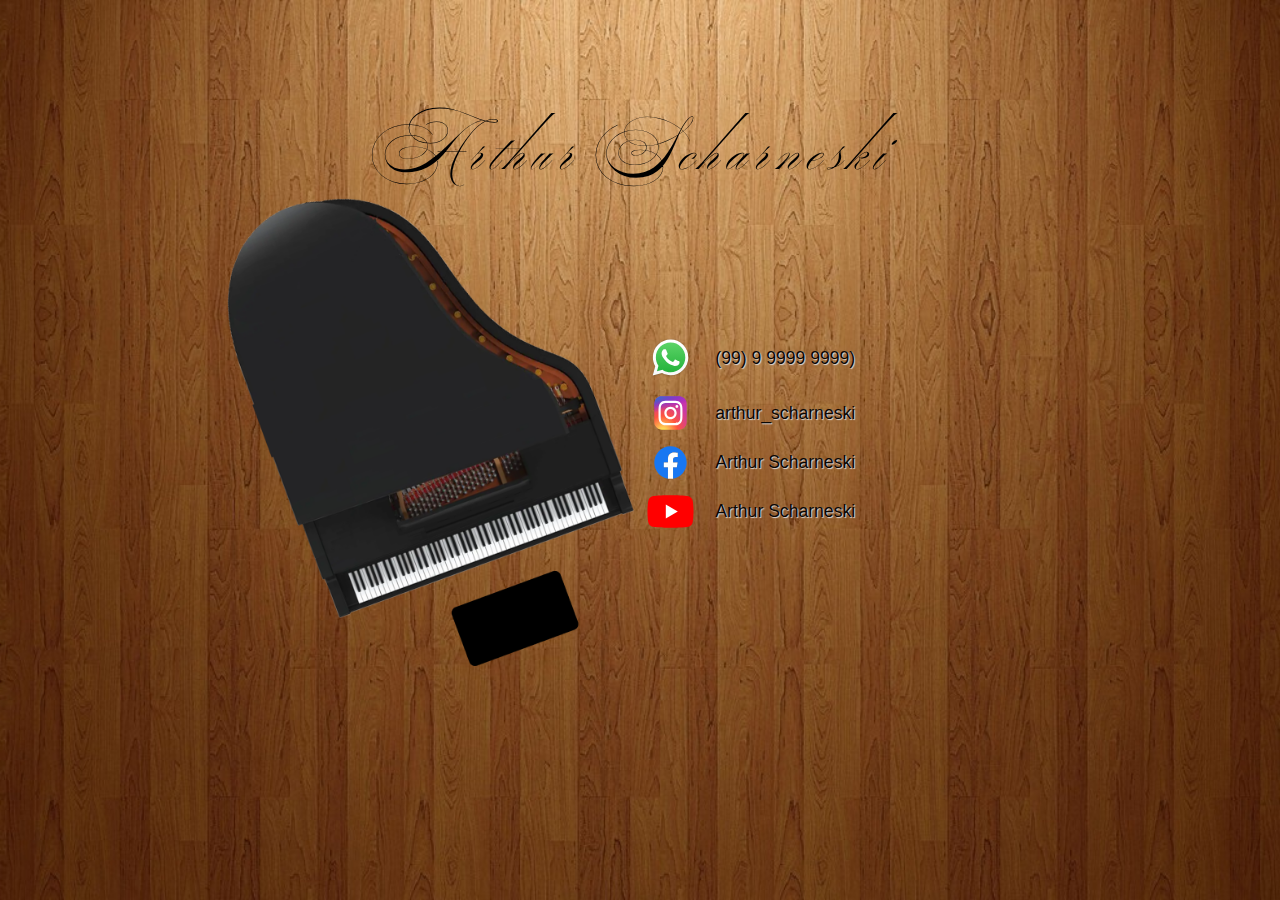
==== commit 75d58c0e: "ajuste media e imagens" ====
--- a/index.html
+++ b/index.html
@@ -5,109 +5,52 @@
     <meta charset="UTF-8">
     <meta http-equiv="X-UA-Compatible" content="IE=edge">
     <meta name="viewport" content="width=device-width, initial-scale=1.0">
-    <link rel="stylesheet" href="style-landscape.css" media="screen and (orientation:landscape)">
-    <link rel="stylesheet" href="style-portrait.css" media="screen and (orientation: portrait)">
+    <link rel="stylesheet" href="style.css">
     <link rel="stylesheet" href="style-logo.css">
-    <link rel="stylesheet" href="https://cdn.jsdelivr.net/npm/bootstrap-icons@1.10.2/font/bootstrap-icons.css">
+    <link rel="stylesheet" href="style-responsive.css">
     <title>My Card</title>
 </head>
 
 <body>
-    <!-- Container Landscape -->
-    <div class="container-landscape">
-        <div class="title-landscape ">
-            <svg id="title" viewBox="0 0 173 31" fill="none">
-                <path d="M27.248 25.336C26.768 25.336 26.3413 25.2027 25.968 24.936C25.5947 24.68 25.3013 24.3173 25.088 23.848C24.8853 23.3787 24.784 22.8453 24.784 22.248C24.784 21.6507 24.8747 21.0267 25.056 20.376C25.248 19.7253 25.4933 19.0747 25.792 18.424C26.0907 17.7733 26.4107 17.1493 26.752 16.552C27.104 15.944 27.4453 15.3893 27.776 14.888C28.1173 14.3867 28.416 13.9653 28.672 13.624C29.0667 13.08 29.5147 12.5147 30.016 11.928C30.528 11.3307 31.0773 10.7707 31.664 10.248C32.2507 9.72533 32.8693 9.304 33.52 8.984C34.1707 8.65333 34.8373 8.488 35.52 8.488C35.936 8.488 36.2507 8.53067 36.464 8.616C36.6773 8.70133 36.784 8.83467 36.784 9.016C36.784 9.144 36.6933 9.24533 36.512 9.32C36.3413 9.39467 36.112 9.432 35.824 9.432C35.0667 9.432 34.288 9.31467 33.488 9.08C32.6987 8.83467 31.872 8.536 31.008 8.184C30.1547 7.832 29.264 7.48 28.336 7.128C27.408 6.776 26.432 6.48267 25.408 6.248C24.3947 6.00267 23.328 5.88 22.208 5.88C21.0133 5.88 19.9413 6.024 18.992 6.312C18.0533 6.58933 17.2533 6.968 16.592 7.448C15.9413 7.91733 15.4453 8.44 15.104 9.016C14.7627 9.592 14.592 10.1733 14.592 10.76C14.592 11.3893 14.784 11.992 15.168 12.568C15.552 13.1333 16.1333 13.592 16.912 13.944C17.6907 14.296 18.6667 14.472 19.84 14.472C20.7787 14.472 21.5627 14.3173 22.192 14.008C22.832 13.688 23.312 13.2933 23.632 12.824C23.9627 12.344 24.128 11.864 24.128 11.384C24.128 11.0107 24.0267 10.664 23.824 10.344C23.632 10.024 23.328 9.768 22.912 9.576C22.5067 9.37333 21.9893 9.272 21.36 9.272C20.848 9.272 20.368 9.336 19.92 9.464C19.4827 9.592 19.1147 9.768 18.816 9.992L18.688 9.88C19.008 9.63467 19.4027 9.448 19.872 9.32C20.3413 9.18133 20.8373 9.112 21.36 9.112C22.0213 9.112 22.5653 9.21867 22.992 9.432C23.4293 9.64533 23.7547 9.92267 23.968 10.264C24.1813 10.5947 24.288 10.9573 24.288 11.352C24.288 11.864 24.1173 12.376 23.776 12.888C23.4453 13.3893 22.9493 13.8053 22.288 14.136C21.6267 14.4667 20.8053 14.632 19.824 14.632C18.608 14.632 17.5947 14.4453 16.784 14.072C15.984 13.688 15.3813 13.1973 14.976 12.6C14.5813 11.992 14.384 11.352 14.384 10.68C14.384 10.072 14.5547 9.46933 14.896 8.872C15.2373 8.27467 15.7387 7.73067 16.4 7.24C17.0613 6.74933 17.8667 6.36 18.816 6.072C19.776 5.77333 20.864 5.624 22.08 5.624C23.1893 5.624 24.2507 5.74667 25.264 5.992C26.288 6.23733 27.2693 6.54133 28.208 6.904C29.1573 7.256 30.064 7.61333 30.928 7.976C31.8027 8.328 32.64 8.62667 33.44 8.872C34.2507 9.11733 35.0293 9.24 35.776 9.24C36.0213 9.24 36.1973 9.21867 36.304 9.176C36.4213 9.12267 36.48 9.05333 36.48 8.968C36.48 8.88267 36.4053 8.81333 36.256 8.76C36.1067 8.696 35.8987 8.664 35.632 8.664C34.896 8.664 34.1867 8.84 33.504 9.192C32.832 9.53333 32.1973 9.98667 31.6 10.552C31.0027 11.1067 30.4427 11.72 29.92 12.392C29.3973 13.064 28.9173 13.7307 28.48 14.392C27.9253 15.224 27.408 16.1093 26.928 17.048C26.4587 17.976 26.0747 18.8987 25.776 19.816C25.488 20.7227 25.344 21.5707 25.344 22.36C25.344 22.8613 25.4133 23.3253 25.552 23.752C25.6907 24.1893 25.8987 24.536 26.176 24.792C26.464 25.0587 26.8213 25.192 27.248 25.192C27.472 25.192 27.664 25.1547 27.824 25.08C27.9947 25.0053 28.1493 24.8987 28.288 24.76L28.32 24.904C28.1813 25.0427 28.0267 25.1493 27.856 25.224C27.6853 25.2987 27.4827 25.336 27.248 25.336ZM13.92 24.808C12.6613 24.808 11.4987 24.6267 10.432 24.264C9.376 23.9013 8.45333 23.3893 7.664 22.728C6.88533 22.0667 6.28266 21.2933 5.856 20.408C5.41866 19.512 5.2 18.536 5.2 17.48C5.2 16.3813 5.42933 15.3627 5.888 14.424C6.34666 13.4853 6.992 12.6693 7.824 11.976C8.656 11.2827 9.632 10.744 10.752 10.36C11.8827 9.976 13.1093 9.784 14.432 9.784C15.7973 9.784 17.0027 10.008 18.048 10.456C19.104 10.904 19.9093 11.5387 20.464 12.36L20.352 12.472C19.808 11.6613 19.024 11.0373 18 10.6C16.9867 10.1627 15.7973 9.944 14.432 9.944C13.1307 9.944 11.9253 10.1307 10.816 10.504C9.71733 10.8773 8.75733 11.4053 7.936 12.088C7.12533 12.76 6.49066 13.5547 6.032 14.472C5.584 15.3893 5.36 16.392 5.36 17.48C5.36 18.5147 5.57333 19.4693 6 20.344C6.42666 21.2187 7.024 21.976 7.792 22.616C8.56 23.256 9.46133 23.752 10.496 24.104C11.5413 24.4667 12.6827 24.648 13.92 24.648C15.008 24.648 16.016 24.5147 16.944 24.248C17.872 23.992 18.6773 23.6293 19.36 23.16C20.0533 22.6907 20.592 22.136 20.976 21.496C21.36 20.8667 21.552 20.1787 21.552 19.432C21.552 18.664 21.2907 17.9867 20.768 17.4C20.2453 16.8027 19.5253 16.3333 18.608 15.992C17.6907 15.6507 16.6453 15.48 15.472 15.48C14.4693 15.48 13.6587 15.6347 13.04 15.944C12.4213 16.2427 12.112 16.632 12.112 17.112C12.112 17.9653 12.8267 18.392 14.256 18.392C14.8427 18.392 15.4187 18.3173 15.984 18.168C16.56 18.008 17.0773 17.7893 17.536 17.512C17.9947 17.224 18.3627 16.888 18.64 16.504C18.9173 16.12 19.056 15.688 19.056 15.208C19.056 14.7387 18.9173 14.3387 18.64 14.008C18.3733 13.6773 18.0267 13.4107 17.6 13.208C17.1733 13.0053 16.72 12.8613 16.24 12.776C15.76 12.68 15.312 12.632 14.896 12.632C13.936 12.632 13.0667 12.76 12.288 13.016C11.52 13.272 10.8587 13.624 10.304 14.072C9.76 14.5093 9.33866 15.0107 9.04 15.576C8.74133 16.1413 8.592 16.7333 8.592 17.352C8.592 18.0987 8.78933 18.7547 9.184 19.32C9.58933 19.8747 10.1493 20.3067 10.864 20.616C11.5893 20.9253 12.4373 21.08 13.408 21.08C14.1973 21.08 14.9547 20.9893 15.68 20.808C16.4053 20.616 17.1253 20.3387 17.84 19.976C18.5547 19.6027 19.2853 19.144 20.032 18.6C20.7787 18.0453 21.5627 17.4053 22.384 16.68C23.216 15.944 24.1067 15.1227 25.056 14.216C26.016 13.2987 27.0613 12.296 28.192 11.208C28.3947 11.016 28.6987 10.7707 29.104 10.472C29.5093 10.1627 29.9893 9.85867 30.544 9.56C31.0987 9.26133 31.696 9.032 32.336 8.872L32.752 8.952C32.0693 9.09067 31.4347 9.31467 30.848 9.624C30.2613 9.92267 29.7493 10.232 29.312 10.552C28.8747 10.872 28.5333 11.1387 28.288 11.352C27.68 11.896 27.0827 12.5147 26.496 13.208C25.92 13.9013 25.3387 14.616 24.752 15.352C24.176 16.088 23.5787 16.8027 22.96 17.496C22.352 18.1893 21.712 18.808 21.04 19.352C20.4533 19.8213 19.7813 20.248 19.024 20.632C18.2667 21.0053 17.456 21.304 16.592 21.528C15.7387 21.752 14.8587 21.864 13.952 21.864C12.6933 21.864 11.6533 21.656 10.832 21.24C10.0213 20.8347 9.41866 20.2907 9.024 19.608C8.62933 18.9253 8.432 18.1733 8.432 17.352C8.432 16.712 8.58133 16.0987 8.88 15.512C9.17866 14.9253 9.61066 14.408 10.176 13.96C10.7413 13.5013 11.424 13.1387 12.224 12.872C13.024 12.6053 13.92 12.472 14.912 12.472C15.296 12.472 15.7333 12.52 16.224 12.616C16.7147 12.7013 17.1893 12.8507 17.648 13.064C18.1067 13.2773 18.48 13.5653 18.768 13.928C19.0667 14.28 19.216 14.7173 19.216 15.24C19.216 15.7413 19.072 16.1947 18.784 16.6C18.496 17.0053 18.1067 17.352 17.616 17.64C17.136 17.928 16.6027 18.152 16.016 18.312C15.44 18.4613 14.8533 18.5413 14.256 18.552C12.72 18.552 11.952 18.072 11.952 17.112C11.952 16.5787 12.2773 16.1467 12.928 15.816C13.5787 15.4853 14.4267 15.32 15.472 15.32C16.6773 15.32 17.7493 15.496 18.688 15.848C19.6267 16.2 20.3627 16.6853 20.896 17.304C21.44 17.9227 21.712 18.632 21.712 19.432C21.712 20.2 21.5147 20.9093 21.12 21.56C20.736 22.2107 20.192 22.776 19.488 23.256C18.784 23.7467 17.9573 24.1253 17.008 24.392C16.0587 24.6693 15.0293 24.808 13.92 24.808ZM21.568 16.776L21.664 16.6H28.896V16.776H21.568Z"/>
-                <path d="M31.4569 18.296H31.2969L31.4889 18.088C32.4702 17.0107 33.2595 16.1253 33.8569 15.432C34.4649 14.7387 34.8649 14.2533 35.0569 13.976H35.7449C35.3182 14.296 34.7849 14.776 34.1449 15.416C33.5155 16.0453 32.6889 16.9307 31.6649 18.072L31.4569 18.296ZM31.8729 21.048C32.0969 21.048 32.4062 20.9307 32.8009 20.696C33.1955 20.4507 33.6222 20.136 34.0809 19.752C34.5395 19.368 34.9715 18.952 35.3769 18.504L35.5689 18.296H35.7289L35.5849 18.456C35.1475 18.9573 34.6835 19.4107 34.1929 19.816C33.7129 20.2213 33.2649 20.5467 32.8489 20.792C32.4435 21.0267 32.1129 21.144 31.8569 21.144C31.7182 21.144 31.5795 21.096 31.4409 21C31.3022 20.9147 31.2329 20.7707 31.2329 20.568C31.2329 20.2907 31.3395 20.0027 31.5529 19.704C31.7662 19.3947 32.0329 19.08 32.3529 18.76C32.6729 18.44 32.9929 18.1307 33.3129 17.832C33.6329 17.5333 33.8995 17.2613 34.1129 17.016C34.3262 16.76 34.4329 16.5413 34.4329 16.36C34.4329 16.168 34.3155 16.072 34.0809 16.072C33.9742 16.072 33.8515 16.0933 33.7129 16.136C33.5742 16.168 33.4195 16.216 33.2489 16.28L33.3769 16.104C33.5155 16.0507 33.6489 16.0027 33.7769 15.96C33.9155 15.9173 34.0595 15.896 34.2089 15.896C34.4755 15.896 34.6889 15.9493 34.8489 16.056C35.0195 16.1627 35.1049 16.3387 35.1049 16.584C35.1049 16.8827 34.9822 17.1813 34.7369 17.48C34.5022 17.7787 34.2035 18.072 33.8409 18.36C33.4889 18.648 33.1315 18.9307 32.7689 19.208C32.4169 19.4747 32.1182 19.736 31.8729 19.992C31.6382 20.248 31.5209 20.4933 31.5209 20.728C31.5209 20.9413 31.6382 21.048 31.8729 21.048Z"/>
-                <path d="M39.2382 14.712V14.568H47.4782V14.712H39.2382ZM39.3182 18.04C38.6996 18.7333 38.2622 19.2827 38.0062 19.688C37.7502 20.0827 37.6222 20.4133 37.6222 20.68C37.6222 20.9253 37.7182 21.048 37.9102 21.048C38.1129 21.048 38.3422 20.968 38.5982 20.808C38.8542 20.648 39.1689 20.3867 39.5422 20.024C39.9262 19.6507 40.4062 19.144 40.9822 18.504L41.1742 18.296H41.3342L41.1902 18.456C40.3262 19.4373 39.6382 20.1307 39.1262 20.536C38.6249 20.9413 38.2036 21.144 37.8622 21.144C37.4889 21.144 37.3022 20.936 37.3022 20.52C37.3022 19.8693 37.6702 19.128 38.4062 18.296C38.6196 18.04 38.8222 17.8 39.0142 17.576C39.2062 17.3413 39.4249 17.0907 39.6702 16.824C39.9156 16.5467 40.2196 16.216 40.5822 15.832C40.9449 15.4373 41.4036 14.9467 41.9582 14.36C42.5129 13.7733 43.1956 13.0533 44.0062 12.2C44.1876 12.2 44.3956 12.184 44.6302 12.152C44.8649 12.12 45.0996 12.072 45.3342 12.008C44.9929 12.2533 44.5076 12.68 43.8782 13.288C43.2489 13.8853 42.5396 14.5947 41.7502 15.416C40.9609 16.2373 40.1502 17.112 39.3182 18.04Z"/>
-                <path d="M47.1356 15.384L46.8316 15.048L53.8716 7.032H55.1836C54.9596 7.13867 54.6663 7.352 54.3036 7.672C53.941 7.992 53.5463 8.36533 53.1196 8.792C52.7036 9.21867 52.293 9.656 51.8876 10.104C51.4823 10.5413 51.125 10.936 50.8156 11.288L47.1356 15.384ZM47.1356 15.384L43.9356 18.872H44.1436L43.7276 19.432L42.3356 21H41.2476C41.6956 20.648 42.165 20.232 42.6556 19.752C43.1463 19.2613 43.5996 18.7707 44.0156 18.28L46.8316 15.048L47.1356 15.384ZM45.5516 21.144C45.4023 21.144 45.269 21.08 45.1516 20.952C45.0343 20.8133 44.9756 20.648 44.9756 20.456C44.9756 20.1573 45.0823 19.8533 45.2956 19.544C45.5196 19.224 45.7916 18.9093 46.1116 18.6C46.4423 18.2907 46.773 17.992 47.1036 17.704C47.4343 17.416 47.7063 17.1547 47.9196 16.92C48.1436 16.6853 48.2556 16.4827 48.2556 16.312C48.2556 16.152 48.1596 16.072 47.9676 16.072C47.7756 16.072 47.5143 16.1733 47.1836 16.376C46.853 16.5787 46.485 16.8453 46.0796 17.176C45.6743 17.5067 45.269 17.8693 44.8636 18.264C44.4583 18.6587 44.0796 19.048 43.7276 19.432H43.5516C43.9036 19.0373 44.2876 18.6373 44.7036 18.232C45.1303 17.8267 45.5516 17.4533 45.9676 17.112C46.3943 16.7707 46.7836 16.4933 47.1356 16.28C47.4876 16.0667 47.7703 15.96 47.9836 15.96C48.1436 15.96 48.2876 16.0133 48.4156 16.12C48.5436 16.2267 48.6076 16.392 48.6076 16.616C48.6076 16.9147 48.4956 17.2187 48.2716 17.528C48.0476 17.8267 47.765 18.1253 47.4236 18.424C47.093 18.7227 46.757 19.016 46.4156 19.304C46.085 19.5813 45.8076 19.8427 45.5836 20.088C45.3596 20.3333 45.2476 20.552 45.2476 20.744C45.2476 20.9467 45.3596 21.048 45.5836 21.048C45.797 21.048 46.0956 20.9307 46.4796 20.696C46.8743 20.4507 47.2956 20.136 47.7436 19.752C48.2023 19.368 48.629 18.952 49.0236 18.504L49.2156 18.296H49.3756L49.2316 18.456C48.7943 18.9573 48.3356 19.4107 47.8556 19.816C47.3863 20.2213 46.9436 20.5467 46.5276 20.792C46.1223 21.0267 45.797 21.144 45.5516 21.144Z"/>
-                <path d="M53.9825 16.152H55.2305C54.9958 16.2693 54.6972 16.4827 54.3345 16.792C53.9718 17.1013 53.5932 17.4533 53.1985 17.848C52.8038 18.232 52.4305 18.6213 52.0785 19.016C51.7372 19.4107 51.4598 19.768 51.2465 20.088C51.0225 20.3973 50.9105 20.616 50.9105 20.744C50.9105 20.9467 50.9958 21.048 51.1665 21.048C51.3692 21.048 51.6678 20.92 52.0625 20.664C52.4572 20.3973 52.9052 20.0347 53.4065 19.576C53.9078 19.1173 54.4092 18.6053 54.9105 18.04H55.0865C54.1585 19.0213 53.3478 19.784 52.6545 20.328C51.9718 20.872 51.4705 21.144 51.1505 21.144C51.0225 21.144 50.9265 21.1013 50.8625 21.016C50.7878 20.9307 50.7505 20.8187 50.7505 20.68C50.7505 20.4027 50.8518 20.0827 51.0545 19.72C51.2465 19.3467 51.5772 18.8773 52.0465 18.312C52.5158 17.7467 53.1612 17.0267 53.9825 16.152ZM53.8545 21.144C53.5452 21.144 53.3905 20.984 53.3905 20.664C53.3905 20.2587 53.6465 19.704 54.1585 19C54.6705 18.2853 55.4918 17.336 56.6225 16.152H57.8705C57.7318 16.2267 57.5612 16.3387 57.3585 16.488C57.1665 16.6267 56.9478 16.8187 56.7025 17.064C55.9558 17.8107 55.3585 18.424 54.9105 18.904C54.4625 19.384 54.1372 19.768 53.9345 20.056C53.7318 20.3333 53.6305 20.5573 53.6305 20.728C53.6305 20.9413 53.7105 21.048 53.8705 21.048C54.0625 21.048 54.3345 20.9307 54.6865 20.696C55.0385 20.4613 55.4278 20.152 55.8545 19.768C56.2918 19.384 56.7185 18.9627 57.1345 18.504L57.3265 18.296H57.4865L57.3425 18.456C56.8838 18.9787 56.4252 19.4427 55.9665 19.848C55.5185 20.2533 55.1078 20.5733 54.7345 20.808C54.3612 21.032 54.0678 21.144 53.8545 21.144Z"/>
-                <path d="M60.3319 18.296H60.1719L60.3639 18.088C61.3452 17.0107 62.1345 16.1253 62.7319 15.432C63.3399 14.7387 63.7399 14.2533 63.9319 13.976H64.6199C64.1932 14.296 63.6599 14.776 63.0199 15.416C62.3905 16.0453 61.5639 16.9307 60.5399 18.072L60.3319 18.296ZM60.7479 21.048C60.9719 21.048 61.2812 20.9307 61.6759 20.696C62.0705 20.4507 62.4972 20.136 62.9559 19.752C63.4145 19.368 63.8465 18.952 64.2519 18.504L64.4439 18.296H64.6039L64.4599 18.456C64.0225 18.9573 63.5585 19.4107 63.0679 19.816C62.5879 20.2213 62.1399 20.5467 61.7239 20.792C61.3185 21.0267 60.9879 21.144 60.7319 21.144C60.5932 21.144 60.4545 21.096 60.3159 21C60.1772 20.9147 60.1079 20.7707 60.1079 20.568C60.1079 20.2907 60.2145 20.0027 60.4279 19.704C60.6412 19.3947 60.9079 19.08 61.2279 18.76C61.5479 18.44 61.8679 18.1307 62.1879 17.832C62.5079 17.5333 62.7745 17.2613 62.9879 17.016C63.2012 16.76 63.3079 16.5413 63.3079 16.36C63.3079 16.168 63.1905 16.072 62.9559 16.072C62.8492 16.072 62.7265 16.0933 62.5879 16.136C62.4492 16.168 62.2945 16.216 62.1239 16.28L62.2519 16.104C62.3905 16.0507 62.5239 16.0027 62.6519 15.96C62.7905 15.9173 62.9345 15.896 63.0839 15.896C63.3505 15.896 63.5639 15.9493 63.7239 16.056C63.8945 16.1627 63.9799 16.3387 63.9799 16.584C63.9799 16.8827 63.8572 17.1813 63.6119 17.48C63.3772 17.7787 63.0785 18.072 62.7159 18.36C62.3639 18.648 62.0065 18.9307 61.6439 19.208C61.2919 19.4747 60.9932 19.736 60.7479 19.992C60.5132 20.248 60.3959 20.4933 60.3959 20.728C60.3959 20.9413 60.5132 21.048 60.7479 21.048Z"/>
-                <path d="M93.3047 10.296C93.7101 9.44267 94.1314 8.808 94.5687 8.392C95.0167 7.976 95.3954 7.768 95.7048 7.768C95.9607 7.768 96.0888 7.90133 96.0888 8.168C96.0888 8.62667 95.9074 9.12267 95.5448 9.656C95.1821 10.1787 94.6861 10.7067 94.0567 11.24C93.4274 11.7733 92.7128 12.2853 91.9128 12.776C91.1128 13.256 90.2701 13.688 89.3848 14.072C88.5101 14.456 87.6407 14.76 86.7767 14.984C85.9127 15.1973 85.1074 15.304 84.3607 15.304C83.1981 15.304 82.1954 15.1653 81.3528 14.888C80.5101 14.6 79.8594 14.1947 79.4007 13.672C78.9527 13.1493 78.7288 12.5307 78.7288 11.816C78.7288 11.272 78.8781 10.7653 79.1768 10.296C79.4754 9.82667 79.8914 9.41067 80.4248 9.048C80.9581 8.68533 81.5714 8.40267 82.2647 8.2C82.9581 7.99733 83.7048 7.896 84.5048 7.896C85.4434 7.896 86.3874 8.008 87.3368 8.232C88.2861 8.456 89.1981 8.76533 90.0728 9.16C90.9474 9.55467 91.7421 10.0133 92.4567 10.536C93.1821 11.0587 93.7848 11.624 94.2648 12.232C94.7448 12.8293 95.0594 13.4427 95.2088 14.072L95.0967 14.104C94.9367 13.4853 94.6167 12.8827 94.1367 12.296C93.6567 11.6987 93.0594 11.144 92.3447 10.632C91.6301 10.12 90.8408 9.672 89.9768 9.288C89.1234 8.904 88.2274 8.60533 87.2887 8.392C86.3501 8.168 85.4221 8.056 84.5048 8.056C83.7154 8.056 82.9794 8.152 82.2968 8.344C81.6248 8.536 81.0328 8.80267 80.5208 9.144C80.0088 9.47467 79.6087 9.86933 79.3207 10.328C79.0327 10.776 78.8887 11.2667 78.8887 11.8C78.8887 12.856 79.3688 13.6773 80.3288 14.264C81.2994 14.8507 82.6434 15.144 84.3607 15.144C85.0861 15.144 85.8701 15.0373 86.7128 14.824C87.5661 14.6 88.4247 14.3013 89.2887 13.928C90.1527 13.5547 90.9794 13.1333 91.7688 12.664C92.5688 12.184 93.2781 11.6827 93.8968 11.16C94.5261 10.6373 95.0221 10.1253 95.3848 9.624C95.7474 9.112 95.9287 8.63733 95.9287 8.2C95.9287 8.02933 95.8648 7.944 95.7368 7.944C95.4808 7.944 95.1501 8.12533 94.7448 8.488C94.3501 8.84 93.9501 9.45333 93.5448 10.328C93.0114 11.4693 92.5208 12.5467 92.0728 13.56C91.6248 14.5627 91.1874 15.5013 90.7607 16.376C90.3447 17.2507 89.9181 18.0453 89.4808 18.76C89.0434 19.4747 88.5741 20.1093 88.0728 20.664C87.5821 21.2187 87.0328 21.688 86.4248 22.072C85.8168 22.456 85.1287 22.744 84.3607 22.936C83.6034 23.1387 82.7394 23.24 81.7688 23.24C80.7128 23.24 79.7314 23.0853 78.8248 22.776C77.9181 22.4667 77.1181 22.0347 76.4248 21.48C75.7421 20.9253 75.2088 20.28 74.8248 19.544C74.4408 18.7973 74.2487 17.9973 74.2487 17.144C74.2487 16.312 74.4408 15.5333 74.8248 14.808C75.2088 14.0827 75.7368 13.448 76.4088 12.904C77.0914 12.3493 77.8754 11.9173 78.7607 11.608C79.6567 11.2987 80.6167 11.144 81.6407 11.144C82.7607 11.144 83.7528 11.3307 84.6168 11.704C85.4914 12.0773 86.1741 12.5893 86.6647 13.24C87.1661 13.8907 87.4167 14.632 87.4167 15.464C87.4167 16.104 87.2621 16.7013 86.9528 17.256C86.6434 17.8 86.2168 18.2853 85.6728 18.712C85.1288 19.128 84.4941 19.4533 83.7688 19.688C83.0434 19.9227 82.2648 20.04 81.4328 20.04C80.5901 20.04 79.8541 19.912 79.2247 19.656C78.6061 19.4 78.1261 19.0427 77.7848 18.584C77.4434 18.1253 77.2728 17.5867 77.2728 16.968C77.2728 16.3387 77.4594 15.7733 77.8327 15.272C78.2061 14.7707 78.7128 14.376 79.3528 14.088C79.9928 13.7893 80.7127 13.64 81.5127 13.64C82.3767 13.64 83.0754 13.8213 83.6087 14.184C84.1527 14.536 84.4248 14.9947 84.4248 15.56C84.4248 15.9547 84.2967 16.312 84.0407 16.632C83.7847 16.952 83.4381 17.208 83.0007 17.4C82.5634 17.5813 82.0674 17.672 81.5127 17.672C81.2141 17.672 80.9687 17.6133 80.7767 17.496C80.5847 17.368 80.4888 17.208 80.4888 17.016C80.4888 16.7387 80.7021 16.5253 81.1288 16.376C81.5661 16.216 82.1314 16.136 82.8248 16.136C83.9554 16.136 84.9474 16.328 85.8008 16.712C86.6648 17.0853 87.3367 17.6027 87.8167 18.264C88.3074 18.9253 88.5527 19.6933 88.5527 20.568C88.5527 21.24 88.3661 21.864 87.9928 22.44C87.6194 23.016 87.0968 23.5173 86.4248 23.944C85.7528 24.3813 84.9688 24.7227 84.0728 24.968C83.1874 25.2133 82.2274 25.336 81.1927 25.336C79.7847 25.336 78.4941 25.144 77.3207 24.76C76.1474 24.376 75.1287 23.8373 74.2647 23.144C73.4114 22.4507 72.7501 21.6293 72.2807 20.68C71.8114 19.72 71.5768 18.6747 71.5768 17.544C71.5768 16.4773 71.8007 15.4587 72.2487 14.488C72.6967 13.5067 73.3314 12.6213 74.1527 11.832C74.9847 11.0427 75.9661 10.4027 77.0967 9.912L77.1768 10.056C76.0781 10.536 75.1181 11.1653 74.2968 11.944C73.4861 12.712 72.8621 13.5813 72.4248 14.552C71.9768 15.512 71.7527 16.52 71.7527 17.576C71.7527 18.6853 71.9874 19.704 72.4567 20.632C72.9154 21.56 73.5661 22.36 74.4088 23.032C75.2514 23.7147 76.2487 24.2427 77.4007 24.616C78.5527 24.9893 79.8167 25.176 81.1927 25.176C82.2061 25.176 83.1448 25.0587 84.0088 24.824C84.8834 24.5893 85.6461 24.2587 86.2968 23.832C86.9581 23.416 87.4701 22.9253 87.8327 22.36C88.2061 21.8053 88.3928 21.208 88.3928 20.568C88.3928 19.736 88.1528 19 87.6728 18.36C87.2034 17.7093 86.5474 17.2027 85.7048 16.84C84.8727 16.4773 83.9181 16.296 82.8408 16.296C82.1581 16.296 81.6194 16.3653 81.2247 16.504C80.8407 16.632 80.6488 16.8027 80.6488 17.016C80.6488 17.1547 80.7287 17.272 80.8887 17.368C81.0594 17.464 81.2674 17.512 81.5127 17.512C82.0354 17.512 82.4994 17.4267 82.9048 17.256C83.3208 17.0853 83.6514 16.8507 83.8968 16.552C84.1421 16.2533 84.2647 15.9173 84.2647 15.544C84.2647 15.032 84.0034 14.616 83.4808 14.296C82.9688 13.9653 82.3127 13.8 81.5127 13.8C80.7447 13.8 80.0514 13.9387 79.4327 14.216C78.8141 14.4933 78.3234 14.872 77.9607 15.352C77.6087 15.832 77.4327 16.3707 77.4327 16.968C77.4327 17.5547 77.5981 18.0667 77.9287 18.504C78.2594 18.9413 78.7234 19.2827 79.3207 19.528C79.9287 19.7627 80.6328 19.88 81.4328 19.88C82.2328 19.88 82.9848 19.768 83.6888 19.544C84.3928 19.3093 85.0114 18.9893 85.5448 18.584C86.0781 18.1787 86.4941 17.7093 86.7927 17.176C87.1021 16.6427 87.2568 16.072 87.2568 15.464C87.2568 14.664 87.0114 13.9547 86.5208 13.336C86.0408 12.7067 85.3741 12.2107 84.5208 11.848C83.6781 11.4853 82.7181 11.304 81.6407 11.304C80.6487 11.304 79.7154 11.4587 78.8408 11.768C77.9661 12.0667 77.1981 12.4827 76.5368 13.016C75.8754 13.5493 75.3528 14.1733 74.9688 14.888C74.5954 15.592 74.4088 16.344 74.4088 17.144C74.4088 17.8373 74.5794 18.488 74.9208 19.096C75.2728 19.704 75.7527 20.2373 76.3607 20.696C76.9687 21.1547 77.6727 21.512 78.4727 21.768C79.2834 22.0347 80.1474 22.168 81.0648 22.168C81.7581 22.168 82.4194 22.104 83.0488 21.976C83.6781 21.8587 84.2808 21.6613 84.8568 21.384C85.4434 21.1173 86.0141 20.7653 86.5687 20.328C87.1234 19.8907 87.6728 19.3627 88.2168 18.744C88.7608 18.1253 89.3048 17.4053 89.8488 16.584C90.4034 15.7627 90.9634 14.8347 91.5287 13.8C92.1047 12.7547 92.6967 11.5867 93.3047 10.296Z"/>
-                <path d="M94.5201 21.144C94.2535 21.144 94.0401 21.0373 93.8801 20.824C93.7095 20.6107 93.6241 20.3387 93.6241 20.008C93.6241 19.6667 93.7255 19.3093 93.9281 18.936C94.1201 18.5627 94.3815 18.2 94.7121 17.848C95.0535 17.496 95.4321 17.1813 95.8481 16.904C96.2641 16.616 96.6908 16.3867 97.1281 16.216C97.5761 16.0453 98.0028 15.96 98.4081 15.96C98.9308 15.96 99.1921 16.12 99.1921 16.44C99.1921 16.6107 99.0961 16.8293 98.9041 17.096C98.7228 17.3627 98.5095 17.5867 98.2641 17.768H97.5281C97.7415 17.672 97.9548 17.5333 98.1681 17.352C98.3921 17.1707 98.5788 16.9893 98.7281 16.808C98.8881 16.616 98.9681 16.4667 98.9681 16.36C98.9681 16.1787 98.8241 16.088 98.5361 16.088C98.2588 16.088 97.9281 16.2 97.5441 16.424C97.1601 16.6373 96.7601 16.92 96.3441 17.272C95.9281 17.624 95.5441 18.008 95.1921 18.424C94.8401 18.8293 94.5521 19.224 94.3281 19.608C94.1041 19.992 93.9921 20.3227 93.9921 20.6C93.9921 20.8987 94.1788 21.048 94.5521 21.048C94.9468 21.048 95.3948 20.936 95.8961 20.712C96.3975 20.488 96.9041 20.184 97.4161 19.8C97.9388 19.416 98.4135 18.984 98.8401 18.504L99.0321 18.296H99.1921L99.0481 18.456C98.5895 18.9787 98.0881 19.4427 97.5441 19.848C97.0108 20.2533 96.4828 20.5733 95.9601 20.808C95.4375 21.032 94.9575 21.144 94.5201 21.144Z"/>
-                <path d="M104.995 15.384L104.691 15.048L111.731 7.032H113.043C112.819 7.13867 112.526 7.352 112.163 7.672C111.8 7.992 111.406 8.36533 110.979 8.792C110.563 9.21867 110.152 9.656 109.747 10.104C109.342 10.5413 108.984 10.936 108.675 11.288L104.995 15.384ZM104.995 15.384L101.795 18.872H102.003L101.587 19.432L100.195 21H99.107C99.555 20.648 100.024 20.232 100.515 19.752C101.006 19.2613 101.459 18.7707 101.875 18.28L104.691 15.048L104.995 15.384ZM103.411 21.144C103.262 21.144 103.128 21.08 103.011 20.952C102.894 20.8133 102.835 20.648 102.835 20.456C102.835 20.1573 102.942 19.8533 103.155 19.544C103.379 19.224 103.651 18.9093 103.971 18.6C104.302 18.2907 104.632 17.992 104.963 17.704C105.294 17.416 105.566 17.1547 105.779 16.92C106.003 16.6853 106.115 16.4827 106.115 16.312C106.115 16.152 106.019 16.072 105.827 16.072C105.635 16.072 105.374 16.1733 105.043 16.376C104.712 16.5787 104.344 16.8453 103.939 17.176C103.534 17.5067 103.128 17.8693 102.723 18.264C102.318 18.6587 101.939 19.048 101.587 19.432H101.411C101.763 19.0373 102.147 18.6373 102.563 18.232C102.99 17.8267 103.411 17.4533 103.827 17.112C104.254 16.7707 104.643 16.4933 104.995 16.28C105.347 16.0667 105.63 15.96 105.843 15.96C106.003 15.96 106.147 16.0133 106.275 16.12C106.403 16.2267 106.467 16.392 106.467 16.616C106.467 16.9147 106.355 17.2187 106.131 17.528C105.907 17.8267 105.624 18.1253 105.283 18.424C104.952 18.7227 104.616 19.016 104.275 19.304C103.944 19.5813 103.667 19.8427 103.443 20.088C103.219 20.3333 103.107 20.552 103.107 20.744C103.107 20.9467 103.219 21.048 103.443 21.048C103.656 21.048 103.955 20.9307 104.339 20.696C104.734 20.4507 105.155 20.136 105.603 19.752C106.062 19.368 106.488 18.952 106.883 18.504L107.075 18.296H107.235L107.091 18.456C106.654 18.9573 106.195 19.4107 105.715 19.816C105.246 20.2213 104.803 20.5467 104.387 20.792C103.982 21.0267 103.656 21.144 103.411 21.144Z" mask="url(#path-1-outside-1_2_7)"/>
-                <path d="M109.554 21.112C109.202 21.112 109.026 20.84 109.026 20.296C109.026 19.9333 109.133 19.5493 109.346 19.144C109.559 18.7387 109.847 18.3493 110.21 17.976C110.573 17.592 110.978 17.2453 111.426 16.936C111.874 16.6267 112.333 16.3813 112.802 16.2C113.282 16.0187 113.735 15.928 114.162 15.928C114.525 15.928 114.706 16.0667 114.706 16.344C114.706 16.6 114.541 16.9307 114.21 17.336C113.879 17.7307 113.463 18.1893 112.962 18.712C112.567 19.1173 112.151 19.5067 111.714 19.88C111.277 20.2427 110.866 20.5413 110.482 20.776C110.109 21 109.799 21.112 109.554 21.112ZM109.57 21C109.773 21 110.045 20.8987 110.386 20.696C110.738 20.4933 111.127 20.216 111.554 19.864C111.991 19.5013 112.434 19.0907 112.882 18.632C113.383 18.1093 113.789 17.6613 114.098 17.288C114.407 16.904 114.562 16.5947 114.562 16.36C114.562 16.1787 114.445 16.088 114.21 16.088C113.997 16.088 113.725 16.1733 113.394 16.344C113.074 16.5147 112.727 16.744 112.354 17.032C111.991 17.3093 111.629 17.6187 111.266 17.96C110.903 18.3013 110.573 18.648 110.274 19C109.975 19.352 109.735 19.6827 109.554 19.992C109.373 20.2907 109.282 20.5413 109.282 20.744C109.282 20.9147 109.378 21 109.57 21ZM116.066 18.296L115.922 18.456C115.485 18.9573 115.037 19.416 114.578 19.832C114.13 20.2373 113.714 20.5573 113.33 20.792C112.957 21.0267 112.658 21.144 112.434 21.144C112.317 21.144 112.21 21.096 112.114 21C112.029 20.9147 111.986 20.8027 111.986 20.664C111.986 20.3013 112.183 19.816 112.578 19.208C112.973 18.6 113.522 17.9333 114.226 17.208H114.306L115.266 16.152H116.498C116.306 16.2587 116.109 16.392 115.906 16.552C115.703 16.712 115.511 16.8827 115.33 17.064C114.541 17.8533 113.917 18.488 113.458 18.968C113.01 19.4373 112.69 19.8053 112.498 20.072C112.306 20.3387 112.21 20.5573 112.21 20.728C112.21 20.9413 112.295 21.048 112.466 21.048C112.658 21.048 112.925 20.9413 113.266 20.728C113.607 20.504 113.991 20.2 114.418 19.816C114.855 19.432 115.293 18.9947 115.73 18.504L115.906 18.296H116.066Z" mask="url(#path-1-outside-1_2_7)"/>
-                <path d="M118.91 18.296H118.75L118.942 18.088C119.923 17.0107 120.713 16.1253 121.31 15.432C121.918 14.7387 122.318 14.2533 122.51 13.976H123.198C122.771 14.296 122.238 14.776 121.598 15.416C120.969 16.0453 120.142 16.9307 119.118 18.072L118.91 18.296ZM119.326 21.048C119.55 21.048 119.859 20.9307 120.254 20.696C120.649 20.4507 121.075 20.136 121.534 19.752C121.993 19.368 122.425 18.952 122.83 18.504L123.022 18.296H123.182L123.038 18.456C122.601 18.9573 122.137 19.4107 121.646 19.816C121.166 20.2213 120.718 20.5467 120.302 20.792C119.897 21.0267 119.566 21.144 119.31 21.144C119.171 21.144 119.033 21.096 118.894 21C118.755 20.9147 118.686 20.7707 118.686 20.568C118.686 20.2907 118.793 20.0027 119.006 19.704C119.219 19.3947 119.486 19.08 119.806 18.76C120.126 18.44 120.446 18.1307 120.766 17.832C121.086 17.5333 121.353 17.2613 121.566 17.016C121.779 16.76 121.886 16.5413 121.886 16.36C121.886 16.168 121.769 16.072 121.534 16.072C121.427 16.072 121.305 16.0933 121.166 16.136C121.027 16.168 120.873 16.216 120.702 16.28L120.83 16.104C120.969 16.0507 121.102 16.0027 121.23 15.96C121.369 15.9173 121.513 15.896 121.662 15.896C121.929 15.896 122.142 15.9493 122.302 16.056C122.473 16.1627 122.558 16.3387 122.558 16.584C122.558 16.8827 122.435 17.1813 122.19 17.48C121.955 17.7787 121.657 18.072 121.294 18.36C120.942 18.648 120.585 18.9307 120.222 19.208C119.87 19.4747 119.571 19.736 119.326 19.992C119.091 20.248 118.974 20.4933 118.974 20.728C118.974 20.9413 119.091 21.048 119.326 21.048Z" mask="url(#path-1-outside-1_2_7)"/>
-                <path d="M126.019 18.296H125.859L126.051 18.088C126.649 17.4267 127.219 16.8987 127.763 16.504C128.307 16.0987 128.739 15.896 129.059 15.896C129.187 15.896 129.294 15.9387 129.379 16.024C129.465 16.1093 129.507 16.2213 129.507 16.36C129.507 16.6587 129.379 16.9947 129.123 17.368C128.878 17.7413 128.451 18.2427 127.843 18.872H128.051L127.635 19.432L126.227 21H124.867C125.369 20.6373 125.881 20.2213 126.403 19.752C126.926 19.2827 127.406 18.8133 127.843 18.344C128.291 17.8747 128.649 17.4533 128.915 17.08C129.193 16.7067 129.331 16.44 129.331 16.28C129.331 16.0987 129.235 16.008 129.043 16.008C128.873 16.008 128.627 16.104 128.307 16.296C127.987 16.4773 127.641 16.728 127.267 17.048C126.905 17.3573 126.553 17.704 126.211 18.088L126.019 18.296ZM129.459 21.144C129.299 21.144 129.161 21.08 129.043 20.952C128.937 20.8133 128.883 20.648 128.883 20.456C128.883 20.1573 128.99 19.8533 129.203 19.544C129.427 19.224 129.705 18.9093 130.035 18.6C130.366 18.2907 130.691 17.992 131.011 17.704C131.342 17.416 131.614 17.1547 131.827 16.92C132.051 16.6853 132.163 16.4827 132.163 16.312C132.163 16.152 132.067 16.072 131.875 16.072C131.683 16.072 131.422 16.1733 131.091 16.376C130.761 16.5787 130.393 16.8453 129.987 17.176C129.582 17.5067 129.177 17.8693 128.771 18.264C128.366 18.6587 127.987 19.048 127.635 19.432H127.459C127.811 19.0373 128.195 18.6373 128.611 18.232C129.038 17.8267 129.459 17.4533 129.875 17.112C130.291 16.7707 130.675 16.4933 131.027 16.28C131.379 16.0667 131.667 15.96 131.891 15.96C132.051 15.96 132.195 16.0133 132.323 16.12C132.451 16.2267 132.515 16.392 132.515 16.616C132.515 16.9147 132.398 17.2187 132.163 17.528C131.939 17.8267 131.662 18.1253 131.331 18.424C131.001 18.7227 130.665 19.016 130.323 19.304C129.993 19.5813 129.71 19.8427 129.475 20.088C129.251 20.3333 129.139 20.552 129.139 20.744C129.139 20.8293 129.171 20.904 129.235 20.968C129.31 21.0213 129.39 21.048 129.475 21.048C129.689 21.048 129.987 20.9307 130.371 20.696C130.766 20.4507 131.193 20.136 131.651 19.752C132.11 19.368 132.537 18.952 132.931 18.504L133.123 18.296H133.283L133.139 18.456C132.702 18.9573 132.243 19.4107 131.763 19.816C131.283 20.2213 130.841 20.5467 130.435 20.792C130.03 21.0267 129.705 21.144 129.459 21.144Z"/>
-                <path d="M136.129 21.048C136.481 21.048 136.891 20.936 137.361 20.712C137.83 20.488 138.315 20.184 138.817 19.8C139.318 19.416 139.782 18.984 140.209 18.504L140.401 18.296H140.561L140.417 18.456C139.969 18.9573 139.478 19.416 138.945 19.832C138.422 20.2373 137.91 20.5573 137.409 20.792C136.918 21.0267 136.491 21.144 136.129 21.144C135.851 21.144 135.633 21.048 135.473 20.856C135.302 20.6533 135.217 20.3813 135.217 20.04C135.217 19.6987 135.318 19.3413 135.521 18.968C135.723 18.5947 135.99 18.232 136.321 17.88C136.662 17.5173 137.041 17.192 137.457 16.904C137.883 16.616 138.315 16.3867 138.753 16.216C139.201 16.0453 139.627 15.96 140.033 15.96C140.214 15.96 140.358 15.9973 140.465 16.072C140.571 16.1467 140.625 16.2427 140.625 16.36C140.625 16.584 140.497 16.8187 140.241 17.064C139.995 17.3093 139.675 17.5387 139.281 17.752C138.886 17.9653 138.465 18.1413 138.017 18.28C137.569 18.4187 137.142 18.488 136.737 18.488L136.881 18.344C137.265 18.3227 137.659 18.248 138.065 18.12C138.481 17.992 138.865 17.8267 139.217 17.624C139.569 17.4213 139.857 17.208 140.081 16.984C140.305 16.76 140.417 16.552 140.417 16.36C140.417 16.1893 140.305 16.104 140.081 16.104C139.825 16.104 139.505 16.216 139.121 16.44C138.747 16.664 138.358 16.952 137.953 17.304C137.547 17.656 137.169 18.04 136.817 18.456C136.465 18.8613 136.182 19.256 135.969 19.64C135.745 20.0133 135.633 20.3333 135.633 20.6C135.633 20.8987 135.798 21.048 136.129 21.048Z"/>
-                <path d="M143.41 18.296H143.25L143.442 18.088C144.423 17.0107 145.213 16.1253 145.81 15.432C146.418 14.7387 146.818 14.2533 147.01 13.976H147.698C147.271 14.296 146.743 14.776 146.114 15.416C145.485 16.0453 144.653 16.9307 143.618 18.072L143.41 18.296ZM147.362 18.456C146.775 19.1067 146.167 19.6133 145.538 19.976C144.909 20.328 144.29 20.504 143.682 20.504C143.223 20.504 142.839 20.5467 142.53 20.632C142.221 20.7067 142.066 20.808 142.066 20.936C142.066 21.0107 142.13 21.048 142.258 21.048C142.695 21.048 143.117 20.9307 143.522 20.696C143.927 20.4613 144.295 20.1467 144.626 19.752C144.957 19.3573 145.218 18.9147 145.41 18.424C145.602 17.9333 145.698 17.432 145.698 16.92C145.698 16.6107 145.719 16.3387 145.762 16.104C145.815 15.8693 145.917 15.624 146.066 15.368C146.226 15.112 146.471 14.8133 146.802 14.472L147.682 13.976C147.298 14.264 146.999 14.504 146.786 14.696C146.583 14.8773 146.439 15.0427 146.354 15.192C146.269 15.3307 146.226 15.4853 146.226 15.656C146.226 15.8267 146.258 16.072 146.322 16.392C146.386 16.7013 146.418 17.016 146.418 17.336C146.418 17.8053 146.295 18.2693 146.05 18.728C145.815 19.176 145.495 19.5813 145.09 19.944C144.695 20.3067 144.253 20.6 143.762 20.824C143.282 21.0373 142.791 21.144 142.29 21.144C142.066 21.144 141.954 21.0747 141.954 20.936C141.954 20.7867 142.119 20.6587 142.45 20.552C142.781 20.4453 143.186 20.392 143.666 20.392C144.85 20.392 146.013 19.7627 147.154 18.504L147.346 18.296H147.506L147.362 18.456Z"/>
-                <path d="M149.723 19.432C151.025 18.1413 152.081 17.1867 152.891 16.568C153.702 15.9493 154.305 15.64 154.699 15.64C154.966 15.64 155.174 15.6987 155.324 15.816C155.473 15.9333 155.548 16.0987 155.548 16.312C155.548 16.6853 155.345 17.0107 154.939 17.288C154.534 17.5547 154.043 17.688 153.467 17.688C153.297 17.688 153.115 17.6667 152.923 17.624C152.742 17.5813 152.619 17.528 152.555 17.464L152.475 17.32C152.539 17.4267 152.694 17.48 152.939 17.48C153.27 17.48 153.59 17.416 153.9 17.288C154.209 17.1493 154.465 16.9787 154.667 16.776C154.87 16.5627 154.971 16.3493 154.971 16.136C154.971 15.9013 154.838 15.784 154.572 15.784C154.412 15.784 154.166 15.88 153.835 16.072C153.505 16.264 153.121 16.5307 152.684 16.872C152.257 17.2027 151.804 17.5867 151.324 18.024C150.844 18.4613 150.369 18.9307 149.9 19.432H149.723ZM151.788 21.048C152.108 21.048 152.47 20.936 152.876 20.712C153.292 20.4773 153.718 20.168 154.156 19.784C154.604 19.3893 155.036 18.9627 155.452 18.504L155.643 18.296H155.803L155.66 18.456C155.244 18.936 154.796 19.3787 154.316 19.784C153.846 20.1893 153.387 20.52 152.939 20.776C152.502 21.0213 152.118 21.144 151.788 21.144C151.585 21.144 151.393 21.064 151.212 20.904C151.041 20.7333 150.956 20.5093 150.956 20.232C150.956 19.976 151.035 19.7467 151.195 19.544C151.355 19.3307 151.537 19.1333 151.74 18.952C151.953 18.7707 152.139 18.5893 152.299 18.408C152.459 18.2267 152.54 18.0347 152.54 17.832C152.54 17.7253 152.524 17.6293 152.492 17.544C152.47 17.4587 152.433 17.3787 152.38 17.304L152.396 17.208C152.534 17.336 152.614 17.4533 152.635 17.56C152.657 17.656 152.667 17.7573 152.667 17.864C152.667 18.1413 152.603 18.3973 152.475 18.632C152.347 18.8667 152.198 19.096 152.027 19.32C151.857 19.5333 151.707 19.752 151.579 19.976C151.451 20.2 151.387 20.4347 151.387 20.68C151.387 20.84 151.435 20.9413 151.531 20.984C151.638 21.0267 151.724 21.048 151.788 21.048ZM153.307 15.384L153.003 15.048L160.044 7.016H161.355C161.131 7.12267 160.838 7.336 160.475 7.656C160.113 7.976 159.718 8.34933 159.292 8.776C158.876 9.20267 158.465 9.64 158.059 10.088C157.654 10.5253 157.297 10.92 156.988 11.272L153.307 15.384ZM153.307 15.384L150.188 18.872H150.316L149.9 19.432L148.508 21H147.419C147.867 20.648 148.337 20.232 148.827 19.752C149.307 19.2613 149.761 18.7707 150.188 18.28L153.003 15.048L153.307 15.384Z"/>
-                <path d="M157.636 21.144C157.508 21.144 157.402 21.096 157.316 21C157.22 20.9147 157.172 20.8027 157.172 20.664C157.172 20.2587 157.428 19.704 157.94 19C158.452 18.2853 159.274 17.336 160.404 16.152H161.652C161.514 16.2267 161.343 16.344 161.14 16.504C160.948 16.6533 160.73 16.84 160.484 17.064C159.727 17.8 159.119 18.408 158.66 18.888C158.212 19.368 157.892 19.752 157.7 20.04C157.498 20.328 157.396 20.5573 157.396 20.728C157.396 20.9413 157.482 21.048 157.652 21.048C157.844 21.048 158.122 20.936 158.484 20.712C158.836 20.4773 159.226 20.168 159.652 19.784C160.09 19.3893 160.511 18.9627 160.916 18.504L161.108 18.296H161.268L161.124 18.456C160.666 18.9787 160.207 19.4427 159.748 19.848C159.3 20.2533 158.89 20.5733 158.516 20.808C158.143 21.032 157.85 21.144 157.636 21.144ZM164.356 12.168C164.474 12.168 164.532 12.2107 164.532 12.296C164.532 12.4347 164.442 12.6 164.26 12.792C164.09 12.984 163.892 13.1547 163.668 13.304C163.444 13.4427 163.247 13.512 163.076 13.512C162.97 13.512 162.916 13.4693 162.916 13.384C162.916 13.256 163.002 13.096 163.172 12.904C163.354 12.712 163.556 12.5413 163.78 12.392C164.015 12.2427 164.207 12.168 164.356 12.168Z"/>
-                </svg>
-        </div>
-        <div class="card-landscape">
-            <div class="piano-landscape">
+    <main class="main-card">
+        <svg id="txt-01" width="100%" height="20%" viewBox="0 0 100% 20%">
+                <text  x="50%" y="80%" class="title-name">Arthur Scharneski
+                </text>
+            </svg>
+        <svg id="txt-02" width="100%" height="30%" viewBox="0 0 100% 30%">
+                <text x="50%" y="40%" class="title-name">Arthur
+                </text>
+                <text x="50%" y="90%" class="title-name">Scharneski
+                </text>
+        </svg>
+        <div class="main-container">
+            <div class="container-piano">
+                <!-- <div class="shadow"></div> -->
                 <img src="images/Piano.png" alt="">
             </div>
-            <div class="icons-landscape">
-                <div class="icon-portrait">
-                    <i class="bi bi-whatsapp fig-icon"></i>
-                    <span>(99) 9 9999 9999</span>
+            <div class="container-icons">
+                <div class="icon">
+                    <img src="icons/whatsapp.svg" alt="">
+                    <a href="#">(99) 9 9999 9999)</a>
                 </div>
-                <div class="icon-portrait">
-                    <i class="bi bi-instagram fig-icon"></i>
-                    <span>arthur_scharneski</span>
+
+                <div class="icon">
+                    <img src="icons/instagram.svg" alt="">
+                    <a href="#">arthur_scharneski</a>
                 </div>
-                <div class="icon-portrait">
-                    <i class="bi bi-youtube fig-icon"></i>
-                    <span>Arthur Scharneski</span>
+
+                <div class="icon">
+                    <img src="icons/facebook.svg" alt="">
+                    <a href="#">Arthur Scharneski</a>
                 </div>
-                <div class="icon-portrait">
-                    <i class="bi bi-facebook fig-icon"></i>
-                    <span>Arthur Scharneski</span>
+
+                <div class="icon">
+                    <img src="icons/youtube.svg" alt="">
+                    <a href="#">Arthur Scharneski</a>
                 </div>
             </div>
         </div>
-    </div>
-    <!-- Container Portrait -->
-    <div class="container-portrait">
-        <div class="card-portrait">
-            <div class="piano-portrait">
-                <img src="images/Piano.png" alt="">
-            </div>
-            <div class="icons-portrait">
-                <div class="icon-portrait">
-                    <i class="bi bi-whatsapp fig-icon"></i>
-                    <span>(99) 9 9999 9999</span>
-                </div>
-                <div class="icon-portrait">
-                    <i class="bi bi-instagram fig-icon"></i>
-                    <span>arthur_scharneski</span>
-                </div>
-                <div class="icon-portrait">
-                    <i class="bi bi-youtube fig-icon"></i>
-                    <span>Arthur Scharneski</span>
-                </div>
-                <div class="icon-portrait">
-                    <i class="bi bi-facebook fig-icon"></i>
-                    <span>Arthur Scharneski</span>
-                </div>
-            </div>
-        </div>
-        <div class="title-portrait">
-            <svg id="title" viewBox="0 0 22 160" fill="none">
-                <path d="M1.164 23.748C1.164 23.268 1.29733 22.8413 1.564 22.468C1.82 22.0947 2.18267 21.8013 2.652 21.588C3.12133 21.3853 3.65467 21.284 4.252 21.284C4.84933 21.284 5.47333 21.3747 6.124 21.556C6.77467 21.748 7.42533 21.9933 8.076 22.292C8.72667 22.5907 9.35067 22.9107 9.948 23.252C10.556 23.604 11.1107 23.9453 11.612 24.276C12.1133 24.6173 12.5347 24.916 12.876 25.172C13.42 25.5667 13.9853 26.0147 14.572 26.516C15.1693 27.028 15.7293 27.5773 16.252 28.164C16.7747 28.7507 17.196 29.3693 17.516 30.02C17.8467 30.6707 18.012 31.3373 18.012 32.02C18.012 32.436 17.9693 32.7507 17.884 32.964C17.7987 33.1773 17.6653 33.284 17.484 33.284C17.356 33.284 17.2547 33.1933 17.18 33.012C17.1053 32.8413 17.068 32.612 17.068 32.324C17.068 31.5667 17.1853 30.788 17.42 29.988C17.6653 29.1987 17.964 28.372 18.316 27.508C18.668 26.6547 19.02 25.764 19.372 24.836C19.724 23.908 20.0173 22.932 20.252 21.908C20.4973 20.8947 20.62 19.828 20.62 18.708C20.62 17.5133 20.476 16.4413 20.188 15.492C19.9107 14.5533 19.532 13.7533 19.052 13.092C18.5827 12.4413 18.06 11.9453 17.484 11.604C16.908 11.2627 16.3267 11.092 15.74 11.092C15.1107 11.092 14.508 11.284 13.932 11.668C13.3667 12.052 12.908 12.6333 12.556 13.412C12.204 14.1907 12.028 15.1667 12.028 16.34C12.028 17.2787 12.1827 18.0627 12.492 18.692C12.812 19.332 13.2067 19.812 13.676 20.132C14.156 20.4627 14.636 20.628 15.116 20.628C15.4893 20.628 15.836 20.5267 16.156 20.324C16.476 20.132 16.732 19.828 16.924 19.412C17.1267 19.0067 17.228 18.4893 17.228 17.86C17.228 17.348 17.164 16.868 17.036 16.42C16.908 15.9827 16.732 15.6147 16.508 15.316L16.62 15.188C16.8653 15.508 17.052 15.9027 17.18 16.372C17.3187 16.8413 17.388 17.3373 17.388 17.86C17.388 18.5213 17.2813 19.0653 17.068 19.492C16.8547 19.9293 16.5773 20.2547 16.236 20.468C15.9053 20.6813 15.5427 20.788 15.148 20.788C14.636 20.788 14.124 20.6173 13.612 20.276C13.1107 19.9453 12.6947 19.4493 12.364 18.788C12.0333 18.1267 11.868 17.3053 11.868 16.324C11.868 15.108 12.0547 14.0947 12.428 13.284C12.812 12.484 13.3027 11.8813 13.9 11.476C14.508 11.0813 15.148 10.884 15.82 10.884C16.428 10.884 17.0307 11.0547 17.628 11.396C18.2253 11.7373 18.7693 12.2387 19.26 12.9C19.7507 13.5613 20.14 14.3667 20.428 15.316C20.7267 16.276 20.876 17.364 20.876 18.58C20.876 19.6893 20.7533 20.7507 20.508 21.764C20.2627 22.788 19.9587 23.7693 19.596 24.708C19.244 25.6573 18.8867 26.564 18.524 27.428C18.172 28.3027 17.8733 29.14 17.628 29.94C17.3827 30.7507 17.26 31.5293 17.26 32.276C17.26 32.5213 17.2813 32.6973 17.324 32.804C17.3773 32.9213 17.4467 32.98 17.532 32.98C17.6173 32.98 17.6867 32.9053 17.74 32.756C17.804 32.6067 17.836 32.3987 17.836 32.132C17.836 31.396 17.66 30.6867 17.308 30.004C16.9667 29.332 16.5133 28.6973 15.948 28.1C15.3933 27.5027 14.78 26.9427 14.108 26.42C13.436 25.8973 12.7693 25.4173 12.108 24.98C11.276 24.4253 10.3907 23.908 9.452 23.428C8.524 22.9587 7.60133 22.5747 6.684 22.276C5.77733 21.988 4.92933 21.844 4.14 21.844C3.63867 21.844 3.17466 21.9133 2.748 22.052C2.31066 22.1907 1.964 22.3987 1.708 22.676C1.44133 22.964 1.308 23.3213 1.308 23.748C1.308 23.972 1.34533 24.164 1.42 24.324C1.49466 24.4947 1.60133 24.6493 1.74 24.788L1.596 24.82C1.45733 24.6813 1.35067 24.5267 1.276 24.356C1.20133 24.1853 1.164 23.9827 1.164 23.748ZM1.692 10.42C1.692 9.16133 1.87333 7.99866 2.236 6.932C2.59867 5.876 3.11067 4.95333 3.772 4.164C4.43333 3.38533 5.20666 2.78266 6.092 2.356C6.988 1.91866 7.964 1.7 9.02 1.7C10.1187 1.7 11.1373 1.92933 12.076 2.388C13.0147 2.84666 13.8307 3.492 14.524 4.324C15.2173 5.156 15.756 6.132 16.14 7.252C16.524 8.38266 16.716 9.60933 16.716 10.932C16.716 12.2973 16.492 13.5027 16.044 14.548C15.596 15.604 14.9613 16.4093 14.14 16.964L14.028 16.852C14.8387 16.308 15.4627 15.524 15.9 14.5C16.3373 13.4867 16.556 12.2973 16.556 10.932C16.556 9.63066 16.3693 8.42533 15.996 7.316C15.6227 6.21733 15.0947 5.25733 14.412 4.436C13.74 3.62533 12.9453 2.99066 12.028 2.532C11.1107 2.084 10.108 1.86 9.02 1.86C7.98533 1.86 7.03067 2.07333 6.156 2.5C5.28133 2.92666 4.524 3.524 3.884 4.292C3.244 5.06 2.748 5.96133 2.396 6.996C2.03333 8.04133 1.852 9.18266 1.852 10.42C1.852 11.508 1.98533 12.516 2.252 13.444C2.508 14.372 2.87067 15.1773 3.34 15.86C3.80933 16.5533 4.364 17.092 5.004 17.476C5.63333 17.86 6.32133 18.052 7.068 18.052C7.836 18.052 8.51333 17.7907 9.1 17.268C9.69733 16.7453 10.1667 16.0253 10.508 15.108C10.8493 14.1907 11.02 13.1453 11.02 11.972C11.02 10.9693 10.8653 10.1587 10.556 9.54C10.2573 8.92133 9.868 8.612 9.388 8.612C8.53467 8.612 8.108 9.32666 8.108 10.756C8.108 11.3427 8.18267 11.9187 8.332 12.484C8.492 13.06 8.71067 13.5773 8.988 14.036C9.276 14.4947 9.612 14.8627 9.996 15.14C10.38 15.4173 10.812 15.556 11.292 15.556C11.7613 15.556 12.1613 15.4173 12.492 15.14C12.8227 14.8733 13.0893 14.5267 13.292 14.1C13.4947 13.6733 13.6387 13.22 13.724 12.74C13.82 12.26 13.868 11.812 13.868 11.396C13.868 10.436 13.74 9.56666 13.484 8.788C13.228 8.02 12.876 7.35866 12.428 6.804C11.9907 6.26 11.4893 5.83866 10.924 5.54C10.3587 5.24133 9.76667 5.092 9.148 5.092C8.40133 5.092 7.74533 5.28933 7.18 5.684C6.62533 6.08933 6.19333 6.64933 5.884 7.364C5.57467 8.08933 5.42 8.93733 5.42 9.908C5.42 10.6973 5.51067 11.4547 5.692 12.18C5.884 12.9053 6.16133 13.6253 6.524 14.34C6.89733 15.0547 7.356 15.7853 7.9 16.532C8.45467 17.2787 9.09467 18.0627 9.82 18.884C10.556 19.716 11.3773 20.6067 12.284 21.556C13.2013 22.516 14.204 23.5613 15.292 24.692C15.484 24.8947 15.7293 25.1987 16.028 25.604C16.3373 26.0093 16.6413 26.4893 16.94 27.044C17.2387 27.5987 17.468 28.196 17.628 28.836L17.548 29.252C17.4093 28.5693 17.1853 27.9347 16.876 27.348C16.5773 26.7613 16.268 26.2493 15.948 25.812C15.628 25.3747 15.3613 25.0333 15.148 24.788C14.604 24.18 13.9853 23.5827 13.292 22.996C12.5987 22.42 11.884 21.8387 11.148 21.252C10.412 20.676 9.69733 20.0787 9.004 19.46C8.31067 18.852 7.692 18.212 7.148 17.54C6.67867 16.9533 6.252 16.2813 5.868 15.524C5.49467 14.7667 5.196 13.956 4.972 13.092C4.748 12.2387 4.636 11.3587 4.636 10.452C4.636 9.19333 4.844 8.15333 5.26 7.332C5.66533 6.52133 6.20933 5.91866 6.892 5.524C7.57467 5.12933 8.32667 4.932 9.148 4.932C9.788 4.932 10.4013 5.08133 10.988 5.38C11.5747 5.67866 12.092 6.11066 12.54 6.676C12.9987 7.24133 13.3613 7.924 13.628 8.724C13.8947 9.524 14.028 10.42 14.028 11.412C14.028 11.796 13.98 12.2333 13.884 12.724C13.7987 13.2147 13.6493 13.6893 13.436 14.148C13.2227 14.6067 12.9347 14.98 12.572 15.268C12.22 15.5667 11.7827 15.716 11.26 15.716C10.7587 15.716 10.3053 15.572 9.9 15.284C9.49467 14.996 9.148 14.6067 8.86 14.116C8.572 13.636 8.348 13.1027 8.188 12.516C8.03867 11.94 7.95867 11.3533 7.948 10.756C7.948 9.22 8.428 8.452 9.388 8.452C9.92133 8.452 10.3533 8.77733 10.684 9.428C11.0147 10.0787 11.18 10.9267 11.18 11.972C11.18 13.1773 11.004 14.2493 10.652 15.188C10.3 16.1267 9.81467 16.8627 9.196 17.396C8.57733 17.94 7.868 18.212 7.068 18.212C6.3 18.212 5.59067 18.0147 4.94 17.62C4.28933 17.236 3.724 16.692 3.244 15.988C2.75333 15.284 2.37466 14.4573 2.108 13.508C1.83066 12.5587 1.692 11.5293 1.692 10.42ZM9.724 18.068L9.9 18.164V25.396H9.724V18.068Z"/>
-                <path d="M8.204 27.9569V27.7969L8.412 27.9889C9.48933 28.9702 10.3747 29.7595 11.068 30.3569C11.7613 30.9649 12.2467 31.3649 12.524 31.5569V32.2449C12.204 31.8182 11.724 31.2849 11.084 30.6449C10.4547 30.0155 9.56933 29.1889 8.428 28.1649L8.204 27.9569ZM5.452 28.3729C5.452 28.5969 5.56933 28.9062 5.804 29.3009C6.04933 29.6955 6.364 30.1222 6.748 30.5809C7.132 31.0395 7.548 31.4715 7.996 31.8769L8.204 32.0689V32.2289L8.044 32.0849C7.54267 31.6475 7.08933 31.1835 6.684 30.6929C6.27867 30.2129 5.95333 29.7649 5.708 29.3489C5.47333 28.9435 5.356 28.6129 5.356 28.3569C5.356 28.2182 5.404 28.0795 5.5 27.9409C5.58533 27.8022 5.72933 27.7329 5.932 27.7329C6.20933 27.7329 6.49733 27.8395 6.796 28.0529C7.10533 28.2662 7.42 28.5329 7.74 28.8529C8.06 29.1729 8.36933 29.4929 8.668 29.8129C8.96667 30.1329 9.23867 30.3995 9.484 30.6129C9.74 30.8262 9.95867 30.9329 10.14 30.9329C10.332 30.9329 10.428 30.8155 10.428 30.5809C10.428 30.4742 10.4067 30.3515 10.364 30.2129C10.332 30.0742 10.284 29.9195 10.22 29.7489L10.396 29.8769C10.4493 30.0155 10.4973 30.1489 10.54 30.2769C10.5827 30.4155 10.604 30.5595 10.604 30.7089C10.604 30.9755 10.5507 31.1889 10.444 31.3489C10.3373 31.5195 10.1613 31.6049 9.916 31.6049C9.61733 31.6049 9.31867 31.4822 9.02 31.2369C8.72133 31.0022 8.428 30.7035 8.14 30.3409C7.852 29.9889 7.56933 29.6315 7.292 29.2689C7.02533 28.9169 6.764 28.6182 6.508 28.3729C6.252 28.1382 6.00667 28.0209 5.772 28.0209C5.55867 28.0209 5.452 28.1382 5.452 28.3729Z"/>
-                <path d="M11.788 35.7382H11.932V43.9782H11.788V35.7382ZM8.46 35.8182C7.76667 35.1996 7.21733 34.7622 6.812 34.5062C6.41733 34.2502 6.08667 34.1222 5.82 34.1222C5.57467 34.1222 5.452 34.2182 5.452 34.4102C5.452 34.6129 5.532 34.8422 5.692 35.0982C5.852 35.3542 6.11333 35.6689 6.476 36.0422C6.84933 36.4262 7.356 36.9062 7.996 37.4822L8.204 37.6742V37.8342L8.044 37.6902C7.06267 36.8262 6.36933 36.1382 5.964 35.6262C5.55867 35.1249 5.356 34.7036 5.356 34.3622C5.356 33.9889 5.564 33.8022 5.98 33.8022C6.63067 33.8022 7.372 34.1702 8.204 34.9062C8.46 35.1196 8.7 35.3222 8.924 35.5142C9.15867 35.7062 9.40933 35.9249 9.676 36.1702C9.95333 36.4156 10.284 36.7196 10.668 37.0822C11.0627 37.4449 11.5533 37.9036 12.14 38.4582C12.7267 39.0129 13.4467 39.6956 14.3 40.5062C14.3 40.6876 14.316 40.8956 14.348 41.1302C14.38 41.3649 14.428 41.5996 14.492 41.8342C14.2467 41.4929 13.82 41.0076 13.212 40.3782C12.6147 39.7489 11.9053 39.0396 11.084 38.2502C10.2627 37.4609 9.388 36.6502 8.46 35.8182Z"/>
-                <path d="M11.116 43.6356L11.452 43.3316L19.468 50.3716V51.6836C19.3613 51.4596 19.148 51.1663 18.828 50.8036C18.508 50.441 18.1347 50.0463 17.708 49.6196C17.2813 49.2036 16.844 48.793 16.396 48.3876C15.9587 47.9823 15.564 47.625 15.212 47.3156L11.116 43.6356ZM11.116 43.6356L7.628 40.4356V40.6436L7.068 40.2276L5.5 38.8356V37.7476C5.852 38.1956 6.268 38.665 6.748 39.1556C7.23866 39.6463 7.72933 40.0996 8.22 40.5156L11.452 43.3316L11.116 43.6356ZM5.356 42.0516C5.356 41.9023 5.42 41.769 5.548 41.6516C5.68667 41.5343 5.852 41.4756 6.044 41.4756C6.34267 41.4756 6.64667 41.5823 6.956 41.7956C7.276 42.0196 7.59067 42.2916 7.9 42.6116C8.20933 42.9423 8.508 43.273 8.796 43.6036C9.084 43.9343 9.34533 44.2063 9.58 44.4196C9.81467 44.6436 10.0173 44.7556 10.188 44.7556C10.348 44.7556 10.428 44.6596 10.428 44.4676C10.428 44.2756 10.3267 44.0143 10.124 43.6836C9.92133 43.353 9.65467 42.985 9.324 42.5796C8.99333 42.1743 8.63067 41.769 8.236 41.3636C7.84133 40.9583 7.452 40.5796 7.068 40.2276V40.0516C7.46267 40.4036 7.86267 40.7876 8.268 41.2036C8.67333 41.6303 9.04667 42.0516 9.388 42.4676C9.72933 42.8943 10.0067 43.2836 10.22 43.6356C10.4333 43.9876 10.54 44.2703 10.54 44.4836C10.54 44.6436 10.4867 44.7876 10.38 44.9156C10.2733 45.0436 10.108 45.1076 9.884 45.1076C9.58533 45.1076 9.28133 44.9956 8.972 44.7716C8.67333 44.5476 8.37467 44.265 8.076 43.9236C7.77733 43.593 7.484 43.257 7.196 42.9156C6.91866 42.585 6.65733 42.3076 6.412 42.0836C6.16667 41.8596 5.948 41.7476 5.756 41.7476C5.55333 41.7476 5.452 41.8596 5.452 42.0836C5.452 42.297 5.56933 42.5956 5.804 42.9796C6.04933 43.3743 6.364 43.7956 6.748 44.2436C7.132 44.7023 7.548 45.129 7.996 45.5236L8.204 45.7156V45.8756L8.044 45.7316C7.54267 45.2943 7.08933 44.8356 6.684 44.3556C6.27867 43.8863 5.95333 43.4436 5.708 43.0276C5.47333 42.6223 5.356 42.297 5.356 42.0516Z"/>
-                <path d="M10.348 50.4825V51.7305C10.2307 51.4958 10.0173 51.1972 9.708 50.8345C9.39867 50.4718 9.04667 50.0932 8.652 49.6985C8.268 49.3038 7.87867 48.9305 7.484 48.5785C7.08933 48.2372 6.732 47.9598 6.412 47.7465C6.10267 47.5225 5.884 47.4105 5.756 47.4105C5.55333 47.4105 5.452 47.4958 5.452 47.6665C5.452 47.8692 5.58 48.1678 5.836 48.5625C6.10267 48.9572 6.46533 49.4052 6.924 49.9065C7.38267 50.4078 7.89467 50.9092 8.46 51.4105V51.5865C7.47867 50.6585 6.716 49.8478 6.172 49.1545C5.628 48.4718 5.356 47.9705 5.356 47.6505C5.356 47.5225 5.39866 47.4265 5.484 47.3625C5.56933 47.2878 5.68133 47.2505 5.82 47.2505C6.09733 47.2505 6.41733 47.3518 6.78 47.5545C7.15333 47.7465 7.62267 48.0772 8.188 48.5465C8.75333 49.0158 9.47333 49.6612 10.348 50.4825ZM5.356 50.3545C5.356 50.0452 5.516 49.8905 5.836 49.8905C6.24133 49.8905 6.796 50.1465 7.5 50.6585C8.21467 51.1705 9.164 51.9918 10.348 53.1225V54.3705C10.2733 54.2318 10.1613 54.0612 10.012 53.8585C9.87333 53.6665 9.68133 53.4478 9.436 53.2025C8.68933 52.4558 8.076 51.8585 7.596 51.4105C7.116 50.9625 6.732 50.6372 6.444 50.4345C6.16667 50.2318 5.94267 50.1305 5.772 50.1305C5.55867 50.1305 5.452 50.2105 5.452 50.3705C5.452 50.5625 5.56933 50.8345 5.804 51.1865C6.03867 51.5385 6.348 51.9278 6.732 52.3545C7.116 52.7918 7.53733 53.2185 7.996 53.6345L8.204 53.8265V53.9865L8.044 53.8425C7.52133 53.3838 7.05733 52.9252 6.652 52.4665C6.24667 52.0185 5.92667 51.6078 5.692 51.2345C5.468 50.8612 5.356 50.5678 5.356 50.3545Z"/>
-                <path d="M8.204 56.8319V56.6719L8.412 56.8639C9.48933 57.8452 10.3747 58.6345 11.068 59.2319C11.7613 59.8399 12.2467 60.2399 12.524 60.4319V61.1199C12.204 60.6932 11.724 60.1599 11.084 59.5199C10.4547 58.8905 9.56933 58.0639 8.428 57.0399L8.204 56.8319ZM5.452 57.2479C5.452 57.4719 5.56933 57.7812 5.804 58.1759C6.04933 58.5705 6.364 58.9972 6.748 59.4559C7.132 59.9145 7.548 60.3465 7.996 60.7519L8.204 60.9439V61.1039L8.044 60.9599C7.54267 60.5225 7.08933 60.0585 6.684 59.5679C6.27867 59.0879 5.95333 58.6399 5.708 58.2239C5.47333 57.8185 5.356 57.4879 5.356 57.2319C5.356 57.0932 5.404 56.9545 5.5 56.8159C5.58533 56.6772 5.72933 56.6079 5.932 56.6079C6.20933 56.6079 6.49733 56.7145 6.796 56.9279C7.10533 57.1412 7.42 57.4079 7.74 57.7279C8.06 58.0479 8.36933 58.3679 8.668 58.6879C8.96667 59.0079 9.23867 59.2745 9.484 59.4879C9.74 59.7012 9.95867 59.8079 10.14 59.8079C10.332 59.8079 10.428 59.6905 10.428 59.4559C10.428 59.3492 10.4067 59.2265 10.364 59.0879C10.332 58.9492 10.284 58.7945 10.22 58.6239L10.396 58.7519C10.4493 58.8905 10.4973 59.0239 10.54 59.1519C10.5827 59.2905 10.604 59.4345 10.604 59.5839C10.604 59.8505 10.5507 60.0639 10.444 60.2239C10.3373 60.3945 10.1613 60.4799 9.916 60.4799C9.61733 60.4799 9.31867 60.3572 9.02 60.1119C8.72133 59.8772 8.428 59.5785 8.14 59.2159C7.852 58.8639 7.56933 58.5065 7.292 58.1439C7.02533 57.7919 6.764 57.4932 6.508 57.2479C6.252 57.0132 6.00667 56.8959 5.772 56.8959C5.55867 56.8959 5.452 57.0132 5.452 57.2479Z"/>
-                <path d="M16.204 86.961C17.0573 87.3663 17.692 87.7877 18.108 88.225C18.524 88.673 18.732 89.0517 18.732 89.361C18.732 89.617 18.5987 89.745 18.332 89.745C17.8733 89.745 17.3773 89.5637 16.844 89.201C16.3213 88.8383 15.7933 88.3423 15.26 87.713C14.7267 87.0837 14.2147 86.369 13.724 85.569C13.244 84.769 12.812 83.9263 12.428 83.041C12.044 82.1663 11.74 81.297 11.516 80.433C11.3027 79.569 11.196 78.7637 11.196 78.017C11.196 76.8543 11.3347 75.8517 11.612 75.009C11.9 74.1663 12.3053 73.5157 12.828 73.057C13.3507 72.609 13.9693 72.385 14.684 72.385C15.228 72.385 15.7347 72.5343 16.204 72.833C16.6733 73.1317 17.0893 73.5477 17.452 74.081C17.8147 74.6143 18.0973 75.2277 18.3 75.921C18.5027 76.6143 18.604 77.361 18.604 78.161C18.604 79.0997 18.492 80.0437 18.268 80.993C18.044 81.9423 17.7347 82.8543 17.34 83.729C16.9453 84.6037 16.4867 85.3983 15.964 86.113C15.4413 86.8383 14.876 87.441 14.268 87.921C13.6707 88.401 13.0573 88.7157 12.428 88.865L12.396 88.753C13.0147 88.593 13.6173 88.273 14.204 87.793C14.8013 87.313 15.356 86.7157 15.868 86.001C16.38 85.2863 16.828 84.497 17.212 83.633C17.596 82.7797 17.8947 81.8837 18.108 80.945C18.332 80.0063 18.444 79.0783 18.444 78.161C18.444 77.3717 18.348 76.6357 18.156 75.953C17.964 75.281 17.6973 74.689 17.356 74.177C17.0253 73.665 16.6307 73.265 16.172 72.977C15.724 72.689 15.2333 72.545 14.7 72.545C13.644 72.545 12.8227 73.025 12.236 73.985C11.6493 74.9557 11.356 76.2997 11.356 78.017C11.356 78.7423 11.4627 79.5263 11.676 80.369C11.9 81.2223 12.1987 82.081 12.572 82.945C12.9453 83.809 13.3667 84.6357 13.836 85.425C14.316 86.225 14.8173 86.9343 15.34 87.553C15.8627 88.1823 16.3747 88.6783 16.876 89.041C17.388 89.4037 17.8627 89.585 18.3 89.585C18.4707 89.585 18.556 89.521 18.556 89.393C18.556 89.137 18.3747 88.8063 18.012 88.401C17.66 88.0063 17.0467 87.6063 16.172 87.201C15.0307 86.6677 13.9533 86.177 12.94 85.729C11.9373 85.281 10.9987 84.8437 10.124 84.417C9.24933 84.001 8.45467 83.5743 7.74 83.137C7.02533 82.6997 6.39067 82.2303 5.836 81.729C5.28133 81.2383 4.812 80.689 4.428 80.081C4.044 79.473 3.756 78.785 3.564 78.017C3.36133 77.2597 3.26 76.3957 3.26 75.425C3.26 74.369 3.41467 73.3877 3.724 72.481C4.03333 71.5743 4.46533 70.7743 5.02 70.081C5.57467 69.3983 6.22 68.865 6.956 68.481C7.70267 68.097 8.50267 67.905 9.356 67.905C10.188 67.905 10.9667 68.097 11.692 68.481C12.4173 68.865 13.052 69.393 13.596 70.065C14.1507 70.7477 14.5827 71.5317 14.892 72.417C15.2013 73.313 15.356 74.273 15.356 75.297C15.356 76.417 15.1693 77.409 14.796 78.273C14.4227 79.1477 13.9107 79.8303 13.26 80.321C12.6093 80.8223 11.868 81.073 11.036 81.073C10.396 81.073 9.79867 80.9183 9.244 80.609C8.7 80.2997 8.21467 79.873 7.788 79.329C7.372 78.785 7.04667 78.1503 6.812 77.425C6.57733 76.6997 6.46 75.921 6.46 75.089C6.46 74.2463 6.588 73.5103 6.844 72.881C7.1 72.2623 7.45733 71.7823 7.916 71.441C8.37467 71.0997 8.91333 70.929 9.532 70.929C10.1613 70.929 10.7267 71.1157 11.228 71.489C11.7293 71.8623 12.124 72.369 12.412 73.009C12.7107 73.649 12.86 74.369 12.86 75.169C12.86 76.033 12.6787 76.7317 12.316 77.265C11.964 77.809 11.5053 78.081 10.94 78.081C10.5453 78.081 10.188 77.953 9.868 77.697C9.548 77.441 9.292 77.0943 9.1 76.657C8.91867 76.2197 8.828 75.7237 8.828 75.169C8.828 74.8703 8.88667 74.625 9.004 74.433C9.132 74.241 9.292 74.145 9.484 74.145C9.76133 74.145 9.97467 74.3583 10.124 74.785C10.284 75.2223 10.364 75.7877 10.364 76.481C10.364 77.6117 10.172 78.6037 9.788 79.457C9.41467 80.321 8.89733 80.993 8.236 81.473C7.57467 81.9637 6.80666 82.209 5.932 82.209C5.26 82.209 4.636 82.0223 4.06 81.649C3.484 81.2757 2.98267 80.753 2.556 80.081C2.11867 79.409 1.77733 78.625 1.532 77.729C1.28666 76.8437 1.164 75.8837 1.164 74.849C1.164 73.441 1.356 72.1503 1.74 70.977C2.124 69.8037 2.66267 68.785 3.356 67.921C4.04933 67.0677 4.87067 66.4063 5.82 65.937C6.78 65.4677 7.82533 65.233 8.956 65.233C10.0227 65.233 11.0413 65.457 12.012 65.905C12.9933 66.353 13.8787 66.9877 14.668 67.809C15.4573 68.641 16.0973 69.6223 16.588 70.753L16.444 70.833C15.964 69.7343 15.3347 68.7743 14.556 67.953C13.788 67.1423 12.9187 66.5183 11.948 66.081C10.988 65.633 9.98 65.409 8.924 65.409C7.81467 65.409 6.796 65.6437 5.868 66.113C4.94 66.5717 4.14 67.2223 3.468 68.065C2.78533 68.9077 2.25733 69.905 1.884 71.057C1.51067 72.209 1.324 73.473 1.324 74.849C1.324 75.8623 1.44133 76.801 1.676 77.665C1.91067 78.5397 2.24133 79.3023 2.668 79.953C3.084 80.6143 3.57467 81.1263 4.14 81.489C4.69467 81.8623 5.292 82.049 5.932 82.049C6.764 82.049 7.5 81.809 8.14 81.329C8.79067 80.8597 9.29733 80.2037 9.66 79.361C10.0227 78.529 10.204 77.5743 10.204 76.497C10.204 75.8143 10.1347 75.2757 9.996 74.881C9.868 74.497 9.69733 74.305 9.484 74.305C9.34533 74.305 9.228 74.385 9.132 74.545C9.036 74.7157 8.988 74.9237 8.988 75.169C8.988 75.6917 9.07333 76.1557 9.244 76.561C9.41467 76.977 9.64933 77.3077 9.948 77.553C10.2467 77.7983 10.5827 77.921 10.956 77.921C11.468 77.921 11.884 77.6597 12.204 77.137C12.5347 76.625 12.7 75.969 12.7 75.169C12.7 74.401 12.5613 73.7077 12.284 73.089C12.0067 72.4703 11.628 71.9797 11.148 71.617C10.668 71.265 10.1293 71.089 9.532 71.089C8.94533 71.089 8.43333 71.2543 7.996 71.585C7.55867 71.9157 7.21733 72.3797 6.972 72.977C6.73733 73.585 6.62 74.289 6.62 75.089C6.62 75.889 6.732 76.641 6.956 77.345C7.19067 78.049 7.51067 78.6677 7.916 79.201C8.32133 79.7343 8.79067 80.1503 9.324 80.449C9.85733 80.7583 10.428 80.913 11.036 80.913C11.836 80.913 12.5453 80.6677 13.164 80.177C13.7933 79.697 14.2893 79.0303 14.652 78.177C15.0147 77.3343 15.196 76.3743 15.196 75.297C15.196 74.305 15.0413 73.3717 14.732 72.497C14.4333 71.6223 14.0173 70.8543 13.484 70.193C12.9507 69.5317 12.3267 69.009 11.612 68.625C10.908 68.2517 10.156 68.065 9.356 68.065C8.66267 68.065 8.012 68.2357 7.404 68.577C6.796 68.929 6.26267 69.409 5.804 70.017C5.34533 70.625 4.988 71.329 4.732 72.129C4.46533 72.9397 4.332 73.8037 4.332 74.721C4.332 75.4143 4.396 76.0757 4.524 76.705C4.64133 77.3343 4.83866 77.937 5.116 78.513C5.38266 79.0997 5.73467 79.6703 6.172 80.225C6.60933 80.7797 7.13733 81.329 7.756 81.873C8.37467 82.417 9.09467 82.961 9.916 83.505C10.7373 84.0597 11.6653 84.6197 12.7 85.185C13.7453 85.761 14.9133 86.353 16.204 86.961Z"/>
-                <path d="M5.356 88.1764C5.356 87.9097 5.46267 87.6964 5.676 87.5364C5.88933 87.3657 6.16133 87.2804 6.492 87.2804C6.83333 87.2804 7.19067 87.3817 7.564 87.5844C7.93733 87.7764 8.3 88.0377 8.652 88.3684C9.004 88.7097 9.31867 89.0884 9.596 89.5044C9.884 89.9204 10.1133 90.347 10.284 90.7844C10.4547 91.2324 10.54 91.659 10.54 92.0644C10.54 92.587 10.38 92.8484 10.06 92.8484C9.88933 92.8484 9.67067 92.7524 9.404 92.5604C9.13733 92.379 8.91333 92.1657 8.732 91.9204V91.1844C8.828 91.3977 8.96667 91.611 9.148 91.8244C9.32933 92.0484 9.51067 92.235 9.692 92.3844C9.884 92.5444 10.0333 92.6244 10.14 92.6244C10.3213 92.6244 10.412 92.4804 10.412 92.1924C10.412 91.915 10.3 91.5844 10.076 91.2004C9.86267 90.8164 9.58 90.4164 9.228 90.0004C8.876 89.5844 8.492 89.2004 8.076 88.8484C7.67067 88.4964 7.276 88.2084 6.892 87.9844C6.508 87.7604 6.17733 87.6484 5.9 87.6484C5.60133 87.6484 5.452 87.835 5.452 88.2084C5.452 88.603 5.564 89.051 5.788 89.5524C6.012 90.0537 6.316 90.5604 6.7 91.0724C7.084 91.595 7.516 92.0697 7.996 92.4964L8.204 92.6884V92.8484L8.044 92.7044C7.52133 92.2457 7.05733 91.7444 6.652 91.2004C6.24667 90.667 5.92667 90.139 5.692 89.6164C5.468 89.0937 5.356 88.6137 5.356 88.1764Z"/>
-                <path d="M11.116 98.6513L11.452 98.3473L19.468 105.387V106.699C19.3613 106.475 19.148 106.182 18.828 105.819C18.508 105.457 18.1347 105.062 17.708 104.635C17.2813 104.219 16.844 103.809 16.396 103.403C15.9587 102.998 15.564 102.641 15.212 102.331L11.116 98.6513ZM11.116 98.6513L7.628 95.4512V95.6592L7.068 95.2432L5.5 93.8512V92.7633C5.852 93.2113 6.268 93.6806 6.748 94.1712C7.23866 94.6619 7.72933 95.1152 8.22 95.5312L11.452 98.3473L11.116 98.6513ZM5.356 97.0673C5.356 96.9179 5.42 96.7846 5.548 96.6673C5.68667 96.5499 5.852 96.4912 6.044 96.4912C6.34267 96.4912 6.64667 96.5979 6.956 96.8112C7.276 97.0352 7.59067 97.3073 7.9 97.6273C8.20933 97.9579 8.508 98.2886 8.796 98.6192C9.084 98.9499 9.34533 99.2219 9.58 99.4352C9.81467 99.6592 10.0173 99.7712 10.188 99.7712C10.348 99.7712 10.428 99.6753 10.428 99.4833C10.428 99.2913 10.3267 99.0299 10.124 98.6992C9.92133 98.3686 9.65467 98.0006 9.324 97.5953C8.99333 97.1899 8.63067 96.7846 8.236 96.3792C7.84133 95.9739 7.452 95.5952 7.068 95.2432V95.0673C7.46267 95.4193 7.86267 95.8033 8.268 96.2193C8.67333 96.6459 9.04667 97.0673 9.388 97.4833C9.72933 97.9099 10.0067 98.2993 10.22 98.6513C10.4333 99.0033 10.54 99.2859 10.54 99.4993C10.54 99.6593 10.4867 99.8033 10.38 99.9313C10.2733 100.059 10.108 100.123 9.884 100.123C9.58533 100.123 9.28133 100.011 8.972 99.7872C8.67333 99.5632 8.37467 99.2806 8.076 98.9392C7.77733 98.6086 7.484 98.2726 7.196 97.9313C6.91866 97.6006 6.65733 97.3233 6.412 97.0993C6.16667 96.8753 5.948 96.7633 5.756 96.7633C5.55333 96.7633 5.452 96.8753 5.452 97.0993C5.452 97.3126 5.56933 97.6112 5.804 97.9952C6.04933 98.3899 6.364 98.8112 6.748 99.2592C7.132 99.7179 7.548 100.145 7.996 100.539L8.204 100.731V100.891L8.044 100.747C7.54267 100.31 7.08933 99.8512 6.684 99.3712C6.27867 98.9019 5.95333 98.4593 5.708 98.0433C5.47333 97.6379 5.356 97.3126 5.356 97.0673Z"/>
-                <path d="M5.388 103.21C5.388 102.858 5.66 102.682 6.204 102.682C6.56667 102.682 6.95067 102.789 7.356 103.002C7.76133 103.215 8.15067 103.503 8.524 103.866C8.908 104.229 9.25467 104.634 9.564 105.082C9.87333 105.53 10.1187 105.989 10.3 106.458C10.4813 106.938 10.572 107.391 10.572 107.818C10.572 108.181 10.4333 108.362 10.156 108.362C9.9 108.362 9.56933 108.197 9.164 107.866C8.76933 107.535 8.31067 107.119 7.788 106.618C7.38267 106.223 6.99333 105.807 6.62 105.37C6.25733 104.933 5.95867 104.522 5.724 104.138C5.5 103.765 5.388 103.455 5.388 103.21ZM5.5 103.226C5.5 103.429 5.60133 103.701 5.804 104.042C6.00667 104.394 6.284 104.783 6.636 105.21C6.99867 105.647 7.40933 106.09 7.868 106.538C8.39067 107.039 8.83867 107.445 9.212 107.754C9.596 108.063 9.90533 108.218 10.14 108.218C10.3213 108.218 10.412 108.101 10.412 107.866C10.412 107.653 10.3267 107.381 10.156 107.05C9.98533 106.73 9.756 106.383 9.468 106.01C9.19067 105.647 8.88133 105.285 8.54 104.922C8.19867 104.559 7.852 104.229 7.5 103.93C7.148 103.631 6.81733 103.391 6.508 103.21C6.20933 103.029 5.95867 102.938 5.756 102.938C5.58533 102.938 5.5 103.034 5.5 103.226ZM8.204 109.722L8.044 109.578C7.54267 109.141 7.084 108.693 6.668 108.234C6.26266 107.786 5.94267 107.37 5.708 106.986C5.47333 106.613 5.356 106.314 5.356 106.09C5.356 105.973 5.404 105.866 5.5 105.77C5.58533 105.685 5.69733 105.642 5.836 105.642C6.19867 105.642 6.684 105.839 7.292 106.234C7.9 106.629 8.56667 107.178 9.292 107.882V107.962L10.348 108.922V110.154C10.2413 109.962 10.108 109.765 9.948 109.562C9.788 109.359 9.61733 109.167 9.436 108.986C8.64667 108.197 8.012 107.573 7.532 107.114C7.06267 106.666 6.69467 106.346 6.428 106.154C6.16133 105.962 5.94267 105.866 5.772 105.866C5.55867 105.866 5.452 105.951 5.452 106.122C5.452 106.314 5.55867 106.581 5.772 106.922C5.996 107.263 6.3 107.647 6.684 108.074C7.068 108.511 7.50533 108.949 7.996 109.386L8.204 109.562V109.722Z"/>
-                <path d="M8.204 112.566V112.406L8.412 112.598C9.48933 113.58 10.3747 114.369 11.068 114.966C11.7613 115.574 12.2467 115.974 12.524 116.166V116.854C12.204 116.428 11.724 115.894 11.084 115.254C10.4547 114.625 9.56933 113.798 8.428 112.774L8.204 112.566ZM5.452 112.982C5.452 113.206 5.56933 113.516 5.804 113.91C6.04933 114.305 6.364 114.732 6.748 115.19C7.132 115.649 7.548 116.081 7.996 116.486L8.204 116.678V116.838L8.044 116.694C7.54267 116.257 7.08933 115.793 6.684 115.302C6.27867 114.822 5.95333 114.374 5.708 113.958C5.47333 113.553 5.356 113.222 5.356 112.966C5.356 112.828 5.404 112.689 5.5 112.55C5.58533 112.412 5.72933 112.342 5.932 112.342C6.20933 112.342 6.49733 112.449 6.796 112.662C7.10533 112.876 7.42 113.142 7.74 113.462C8.06 113.782 8.36933 114.102 8.668 114.422C8.96667 114.742 9.23867 115.009 9.484 115.222C9.74 115.436 9.95867 115.542 10.14 115.542C10.332 115.542 10.428 115.425 10.428 115.19C10.428 115.084 10.4067 114.961 10.364 114.822C10.332 114.684 10.284 114.529 10.22 114.358L10.396 114.486C10.4493 114.625 10.4973 114.758 10.54 114.886C10.5827 115.025 10.604 115.169 10.604 115.318C10.604 115.585 10.5507 115.798 10.444 115.958C10.3373 116.129 10.1613 116.214 9.916 116.214C9.61733 116.214 9.31867 116.092 9.02 115.846C8.72133 115.612 8.428 115.313 8.14 114.95C7.852 114.598 7.56933 114.241 7.292 113.878C7.02533 113.526 6.764 113.228 6.508 112.982C6.252 112.748 6.00667 112.63 5.772 112.63C5.55867 112.63 5.452 112.748 5.452 112.982Z"/>
-                <path d="M8.204 119.676V119.516L8.412 119.708C9.07333 120.305 9.60133 120.876 9.996 121.42C10.4013 121.964 10.604 122.396 10.604 122.716C10.604 122.844 10.5613 122.95 10.476 123.036C10.3907 123.121 10.2787 123.164 10.14 123.164C9.84133 123.164 9.50533 123.036 9.132 122.78C8.75867 122.534 8.25733 122.108 7.628 121.5V121.708L7.068 121.292L5.5 119.884V118.524C5.86267 119.025 6.27866 119.537 6.748 120.06C7.21733 120.582 7.68667 121.062 8.156 121.5C8.62533 121.948 9.04667 122.305 9.42 122.572C9.79333 122.849 10.06 122.988 10.22 122.988C10.4013 122.988 10.492 122.892 10.492 122.7C10.492 122.529 10.396 122.284 10.204 121.964C10.0227 121.644 9.772 121.297 9.452 120.924C9.14267 120.561 8.796 120.209 8.412 119.868L8.204 119.676ZM5.356 123.116C5.356 122.956 5.42 122.817 5.548 122.7C5.68667 122.593 5.852 122.54 6.044 122.54C6.34267 122.54 6.64667 122.646 6.956 122.86C7.276 123.084 7.59067 123.361 7.9 123.692C8.20933 124.022 8.508 124.348 8.796 124.668C9.084 124.998 9.34533 125.27 9.58 125.484C9.81467 125.708 10.0173 125.82 10.188 125.82C10.348 125.82 10.428 125.724 10.428 125.532C10.428 125.34 10.3267 125.078 10.124 124.748C9.92133 124.417 9.65467 124.049 9.324 123.644C8.99333 123.238 8.63067 122.833 8.236 122.428C7.84133 122.022 7.452 121.644 7.068 121.292V121.116C7.46267 121.468 7.86267 121.852 8.268 122.268C8.67333 122.694 9.04667 123.116 9.388 123.532C9.72933 123.948 10.0067 124.332 10.22 124.684C10.4333 125.036 10.54 125.324 10.54 125.548C10.54 125.708 10.4867 125.852 10.38 125.98C10.2733 126.108 10.108 126.172 9.884 126.172C9.58533 126.172 9.28133 126.054 8.972 125.82C8.67333 125.596 8.37467 125.318 8.076 124.988C7.77733 124.657 7.484 124.321 7.196 123.98C6.91866 123.649 6.65733 123.366 6.412 123.132C6.16667 122.908 5.948 122.796 5.756 122.796C5.67067 122.796 5.596 122.828 5.532 122.892C5.47867 122.966 5.452 123.046 5.452 123.132C5.452 123.345 5.56933 123.644 5.804 124.028C6.04933 124.422 6.364 124.849 6.748 125.308C7.132 125.766 7.548 126.193 7.996 126.588L8.204 126.78V126.94L8.044 126.796C7.54267 126.358 7.08933 125.9 6.684 125.42C6.27867 124.94 5.95333 124.497 5.708 124.092C5.47333 123.686 5.356 123.361 5.356 123.116Z"/>
-                <path d="M5.452 129.785C5.452 130.137 5.564 130.548 5.788 131.017C6.012 131.486 6.316 131.972 6.7 132.473C7.084 132.974 7.516 133.438 7.996 133.865L8.204 134.057V134.217L8.044 134.073C7.54267 133.625 7.084 133.134 6.668 132.601C6.26266 132.078 5.94267 131.566 5.708 131.065C5.47333 130.574 5.356 130.148 5.356 129.785C5.356 129.508 5.452 129.289 5.644 129.129C5.84666 128.958 6.11866 128.873 6.46 128.873C6.80133 128.873 7.15867 128.974 7.532 129.177C7.90533 129.38 8.268 129.646 8.62 129.977C8.98267 130.318 9.308 130.697 9.596 131.113C9.884 131.54 10.1133 131.972 10.284 132.409C10.4547 132.857 10.54 133.284 10.54 133.689C10.54 133.87 10.5027 134.014 10.428 134.121C10.3533 134.228 10.2573 134.281 10.14 134.281C9.916 134.281 9.68133 134.153 9.436 133.897C9.19067 133.652 8.96133 133.332 8.748 132.937C8.53467 132.542 8.35867 132.121 8.22 131.673C8.08133 131.225 8.012 130.798 8.012 130.393L8.156 130.537C8.17733 130.921 8.252 131.316 8.38 131.721C8.508 132.137 8.67333 132.521 8.876 132.873C9.07867 133.225 9.292 133.513 9.516 133.737C9.74 133.961 9.948 134.073 10.14 134.073C10.3107 134.073 10.396 133.961 10.396 133.737C10.396 133.481 10.284 133.161 10.06 132.777C9.836 132.404 9.548 132.014 9.196 131.609C8.844 131.204 8.46 130.825 8.044 130.473C7.63867 130.121 7.244 129.838 6.86 129.625C6.48667 129.401 6.16667 129.289 5.9 129.289C5.60133 129.289 5.452 129.454 5.452 129.785Z"/>
-                <path d="M8.204 137.066V136.906L8.412 137.098C9.48933 138.08 10.3747 138.869 11.068 139.466C11.7613 140.074 12.2467 140.474 12.524 140.666V141.354C12.204 140.928 11.724 140.4 11.084 139.77C10.4547 139.141 9.56933 138.309 8.428 137.274L8.204 137.066ZM8.044 141.018C7.39333 140.432 6.88667 139.824 6.524 139.194C6.172 138.565 5.996 137.946 5.996 137.338C5.996 136.88 5.95333 136.496 5.868 136.186C5.79333 135.877 5.692 135.722 5.564 135.722C5.48933 135.722 5.452 135.786 5.452 135.914C5.452 136.352 5.56933 136.773 5.804 137.178C6.03867 137.584 6.35333 137.952 6.748 138.282C7.14266 138.613 7.58533 138.874 8.076 139.066C8.56667 139.258 9.068 139.354 9.58 139.354C9.88933 139.354 10.1613 139.376 10.396 139.418C10.6307 139.472 10.876 139.573 11.132 139.722C11.388 139.882 11.6867 140.128 12.028 140.458L12.524 141.338C12.236 140.954 11.996 140.656 11.804 140.442C11.6227 140.24 11.4573 140.096 11.308 140.01C11.1693 139.925 11.0147 139.882 10.844 139.882C10.6733 139.882 10.428 139.914 10.108 139.978C9.79867 140.042 9.484 140.074 9.164 140.074C8.69467 140.074 8.23067 139.952 7.772 139.706C7.324 139.472 6.91867 139.152 6.556 138.746C6.19333 138.352 5.9 137.909 5.676 137.418C5.46267 136.938 5.356 136.448 5.356 135.946C5.356 135.722 5.42533 135.61 5.564 135.61C5.71333 135.61 5.84133 135.776 5.948 136.106C6.05467 136.437 6.108 136.842 6.108 137.322C6.108 138.506 6.73733 139.669 7.996 140.81L8.204 141.002V141.162L8.044 141.018Z"/>
-                <path d="M7.068 143.38C8.35867 144.681 9.31333 145.737 9.932 146.548C10.5507 147.358 10.86 147.961 10.86 148.356C10.86 148.622 10.8013 148.83 10.684 148.98C10.5667 149.129 10.4013 149.204 10.188 149.204C9.81467 149.204 9.48933 149.001 9.212 148.596C8.94533 148.19 8.812 147.7 8.812 147.124C8.812 146.953 8.83333 146.772 8.876 146.58C8.91867 146.398 8.972 146.276 9.036 146.212L9.18 146.132C9.07333 146.196 9.02 146.35 9.02 146.596C9.02 146.926 9.084 147.246 9.212 147.556C9.35067 147.865 9.52133 148.121 9.724 148.324C9.93733 148.526 10.1507 148.628 10.364 148.628C10.5987 148.628 10.716 148.494 10.716 148.228C10.716 148.068 10.62 147.822 10.428 147.492C10.236 147.161 9.96933 146.777 9.628 146.34C9.29733 145.913 8.91333 145.46 8.476 144.98C8.03867 144.5 7.56933 144.025 7.068 143.556V143.38ZM5.452 145.444C5.452 145.764 5.564 146.126 5.788 146.532C6.02267 146.948 6.332 147.374 6.716 147.812C7.11067 148.26 7.53733 148.692 7.996 149.108L8.204 149.3V149.46L8.044 149.316C7.564 148.9 7.12133 148.452 6.716 147.972C6.31067 147.502 5.98 147.044 5.724 146.596C5.47867 146.158 5.356 145.774 5.356 145.444C5.356 145.241 5.436 145.049 5.596 144.868C5.76667 144.697 5.99067 144.612 6.268 144.612C6.524 144.612 6.75333 144.692 6.956 144.852C7.16933 145.012 7.36667 145.193 7.548 145.396C7.72933 145.609 7.91067 145.796 8.092 145.956C8.27333 146.116 8.46533 146.196 8.668 146.196C8.77467 146.196 8.87067 146.18 8.956 146.148C9.04133 146.126 9.12133 146.089 9.196 146.036L9.292 146.052C9.164 146.19 9.04667 146.27 8.94 146.292C8.844 146.313 8.74267 146.324 8.636 146.324C8.35867 146.324 8.10267 146.26 7.868 146.132C7.63333 146.004 7.404 145.854 7.18 145.684C6.96667 145.513 6.748 145.364 6.524 145.236C6.3 145.108 6.06533 145.044 5.82 145.044C5.66 145.044 5.55867 145.092 5.516 145.188C5.47333 145.294 5.452 145.38 5.452 145.444ZM11.116 146.964L11.452 146.66L19.484 153.7V155.012C19.3773 154.788 19.164 154.494 18.844 154.132C18.524 153.769 18.1507 153.374 17.724 152.948C17.2973 152.532 16.86 152.121 16.412 151.716C15.9747 151.31 15.58 150.953 15.228 150.644L11.116 146.964ZM11.116 146.964L7.628 143.844V143.972L7.068 143.556L5.5 142.164V141.076C5.852 141.524 6.268 141.993 6.748 142.484C7.23866 142.964 7.72933 143.417 8.22 143.844L11.452 146.66L11.116 146.964Z"/>
-                <path d="M5.356 151.293C5.356 151.165 5.404 151.058 5.5 150.973C5.58533 150.877 5.69733 150.829 5.836 150.829C6.24133 150.829 6.796 151.085 7.5 151.597C8.21467 152.109 9.164 152.93 10.348 154.061V155.309C10.2733 155.17 10.156 154.999 9.996 154.797C9.84667 154.605 9.66 154.386 9.436 154.141C8.7 153.383 8.092 152.775 7.612 152.317C7.132 151.869 6.748 151.549 6.46 151.357C6.172 151.154 5.94267 151.053 5.772 151.053C5.55867 151.053 5.452 151.138 5.452 151.309C5.452 151.501 5.564 151.778 5.788 152.141C6.02267 152.493 6.332 152.882 6.716 153.309C7.11067 153.746 7.53733 154.167 7.996 154.573L8.204 154.765V154.925L8.044 154.781C7.52133 154.322 7.05733 153.863 6.652 153.405C6.24667 152.957 5.92667 152.546 5.692 152.173C5.468 151.799 5.356 151.506 5.356 151.293ZM14.332 158.013C14.332 158.13 14.2893 158.189 14.204 158.189C14.0653 158.189 13.9 158.098 13.708 157.917C13.516 157.746 13.3453 157.549 13.196 157.325C13.0573 157.101 12.988 156.903 12.988 156.733C12.988 156.626 13.0307 156.573 13.116 156.573C13.244 156.573 13.404 156.658 13.596 156.829C13.788 157.01 13.9587 157.213 14.108 157.437C14.2573 157.671 14.332 157.863 14.332 158.013Z"/>
-                </svg>
-        </div>
-
-    </div>
-
-    <script src="script.js"></script>
+    </main>
 </body>
 
 
--- a/style.css
+++ b/style.css
@@ -0,0 +1,109 @@
+@font-face {
+    font-family: myFont;
+    /* src: url(fonts/MonsieurLaDoulaise-Regular.ttf); */
+    src: url(fonts/Ballet-Regular-VariableFont_opsz.ttf);
+}
+
+:root {
+    --color-bg-01: linear-gradient(to right, #EC6F66, #F3A183);
+    --color-bg-02: linear-gradient(to right, #ED4264, #FFEDBC);
+    --color-bg-03: linear-gradient(to right, #403B4A, #E7E9BB);
+    --color-bg-04: linear-gradient(to right, #603813, #b29f94);
+    --color-bg-05: linear-gradient(to right, #B79891, #94716B);
+    --color-bg-06: linear-gradient(to right, #f46b45, #eea849);
+}
+
+* {
+    padding: 0;
+    margin: 0;
+    box-sizing: border-box;
+    font-family: myFont;
+}
+
+body {
+    /* background-image: var(--color-bg-03); */
+    background-image: url(images/bg_05.jpg);
+    background-position: top;
+    background-repeat: no-repeat;
+    background-size: cover;
+    width: 100vw;
+    height: 100vh;
+    /* display: flex;
+    justify-content: center;
+    align-items: center; */
+}
+
+.main-card {
+    width: 99%;
+    height: 80%;
+    display: flex;
+    flex-direction: column;
+    justify-content: center;
+    align-items: center;
+    /* border: 5px solid green; */
+}
+
+.main-container {
+    width: 99%;
+    height: 65%;
+    display: flex;
+    align-items: center;
+    justify-content: center;
+    /* border: 1px solid rgb(200, 16, 163); */
+}
+
+.container-piano {
+    width: 49%;
+    height: 100%;
+    text-align: center;
+    /* background-color: rgba(127, 255, 212, 0.271); */
+}
+
+.container-piano img {
+    width: 100%;
+    height: 100%;
+    object-fit: contain;
+    object-position: right;
+}
+
+.container-icons {
+    width: 49%;
+    height: 100%;
+    display: flex;
+    flex-direction: column;
+    align-items: center;
+    justify-content: center;
+    /* background-color: rgba(255, 0, 0, 0.229); */
+}
+
+.icon {
+    display: flex;
+    align-items: center;
+    justify-content: flex-start;
+}
+
+.icon img {
+    width: max(12%, 60px);
+}
+
+.icon a {
+    font-family: 'Lucida Sans', 'Lucida Sans Regular', 'Lucida Grande', 'Lucida Sans Unicode', Geneva, Verdana, sans-serif;
+    font-weight: normal;
+    font-size: 1.1rem;
+    text-decoration: none;
+    color: rgb(9, 7, 5);
+    text-shadow: 1px 1px 1px rgb(221, 218, 218);
+    margin: .5rem;
+}
+
+.shadow {
+    z-index: -1;
+    position: absolute;
+    bottom: 18%;
+    left: 28%;
+    height: 10%;
+    width: 73%;
+    transform: rotate(-21deg);
+    background-color: rgba(0, 0, 0, 0.542);
+    border-radius: 10%;
+}--- a/style-logo.css
+++ b/style-logo.css
@@ -1,101 +1,43 @@
-#title path:nth-child(1) {
-    stroke-dasharray: 376px;
-    stroke-dashoffset: 376px;
-    animation: title-anim 5s ease-in-out forwards;
+.card-title {
+    fill: black;
+    /* animation: title-fill 1s ease forwards;
+    animation-delay: 5s; */
+    /* border: 1px solid red; */
 }
 
-#title path:nth-child(2) {
-    stroke-dasharray: 38px;
-    stroke-dashoffset: 38px;
-    animation: title-anim 5s ease-in-out forwards;
+#txt-01 {
+    text-anchor: middle;
+    font-size: 4rem;
+    letter-spacing: .5rem;
+    stroke-dasharray: 2200px;
+    stroke-dashoffset: 2200px;
+    stroke: rgb(0, 0, 0);
+    stroke-width: 1px;
+    /* animation: title-anim 10s ease-in-out forwards; */
 }
 
-#title path:nth-child(3) {
-    stroke-dasharray: 52px;
-    stroke-dashoffset: 52px;
-    animation: title-anim 5s ease-in-out forwards;
-}
-
-#title path:nth-child(4) {
-    stroke-dasharray: 76px;
-    stroke-dashoffset: 76px;
-    animation: title-anim 5s ease-in-out forwards;
-}
-
-#title path:nth-child(5) {
-    stroke-dasharray: 48px;
-    stroke-dashoffset: 48px;
-    animation: title-anim 5s ease-in-out forwards;
-}
-
-#title path:nth-child(6) {
-    stroke-dasharray: 38px;
-    stroke-dashoffset: 38px;
-    animation: title-anim 5s ease-in-out forwards;
-}
-
-#title path:nth-child(7) {
-    stroke-dasharray: 330px;
-    stroke-dashoffset: 330px;
-    animation: title-anim 5s ease-in-out forwards;
-}
-
-#title path:nth-child(8) {
-    stroke-dasharray: 33px;
-    stroke-dashoffset: 33px;
-    animation: title-anim 5s ease-in-out forwards;
-}
-
-#title path:nth-child(9) {
-    stroke-dasharray: 76px;
-    stroke-dashoffset: 76px;
-    animation: title-anim 5s ease-in-out forwards;
-}
-
-#title path:nth-child(10) {
-    stroke-dasharray: 55px;
-    stroke-dashoffset: 55px;
-    animation: title-anim 5s ease-in-out forwards;
-}
-
-#title path:nth-child(11) {
-    stroke-dasharray: 38px;
-    stroke-dashoffset: 38px;
-    animation: title-anim 5s ease-in-out forwards;
-}
-
-#title path:nth-child(12) {
-    stroke-dasharray: 58px;
-    stroke-dashoffset: 58px;
-    animation: title-anim 5s ease-in-out forwards;
-}
-
-#title path:nth-child(13) {
-    stroke-dasharray: 36px;
-    stroke-dashoffset: 36px;
-    animation: title-anim 5s ease-in-out forwards;
-}
-
-#title path:nth-child(14) {
-    stroke-dasharray: 45px;
-    stroke-dashoffset: 45px;
-    animation: title-anim 5s ease-in-out forwards;
-}
-
-#title path:nth-child(15) {
-    stroke-dasharray: 82px;
-    stroke-dashoffset: 82px;
-    animation: title-anim 5s ease-in-out forwards;
-}
-
-#title path:nth-child(16) {
-    stroke-dasharray: 28px;
-    stroke-dashoffset: 28px;
-    animation: title-anim 5s ease-in-out forwards;
+#txt-02 {
+    text-anchor: middle;
+    font-size: 4rem;
+    letter-spacing: .5rem;
+    stroke-dasharray: 2200px;
+    stroke-dashoffset: 2200px;
+    stroke: rgb(0, 0, 0);
+    stroke-width: 1px;
+    /* animation: title-anim 10s ease-in-out forwards; */
 }
 
 @keyframes title-anim {
     to {
         stroke-dashoffset: 0;
     }
+}
+
+@keyframes title-fill {
+    from {
+        fill: transparent;
+    }
+    to {
+        fill: rgb(0, 0, 0);
+    }
 }--- a/style-responsive.css
+++ b/style-responsive.css
@@ -0,0 +1,53 @@
+@media (min-width: 541px) {
+    #txt-01 {
+        display: block;
+    }
+    #txt-02 {
+        display: none;
+    }
+}
+
+@media (max-width: 540px) {
+    body {
+        height: 100vh;
+    }
+    #txt-01 {
+        display: none;
+    }
+    #txt-02 {
+        display: block;
+    }
+    .main-container {
+        flex-direction: column;
+    }
+    .container-piano {
+        width: 100%;
+        height: 80%;
+        margin-top: 6rem;
+        /* background-color: lightblue; */
+    }
+    .container-piano img {
+        object-position: center;
+    }
+    .container-icons {
+        width: 100%;
+        height: 50%;
+        flex-direction: row;
+        flex-wrap: wrap;
+        align-items: center;
+        justify-content: center;
+        /* background-color: rgb(230, 191, 173); */
+    }
+    .icon {
+        flex-direction: column;
+        justify-content: center;
+        align-items: center;
+    }
+    .icon img {
+        /* width: max(5%, 30px); */
+        width: 3.5rem;
+    }
+    .icon a {
+        font-size: 1rem;
+    }
+}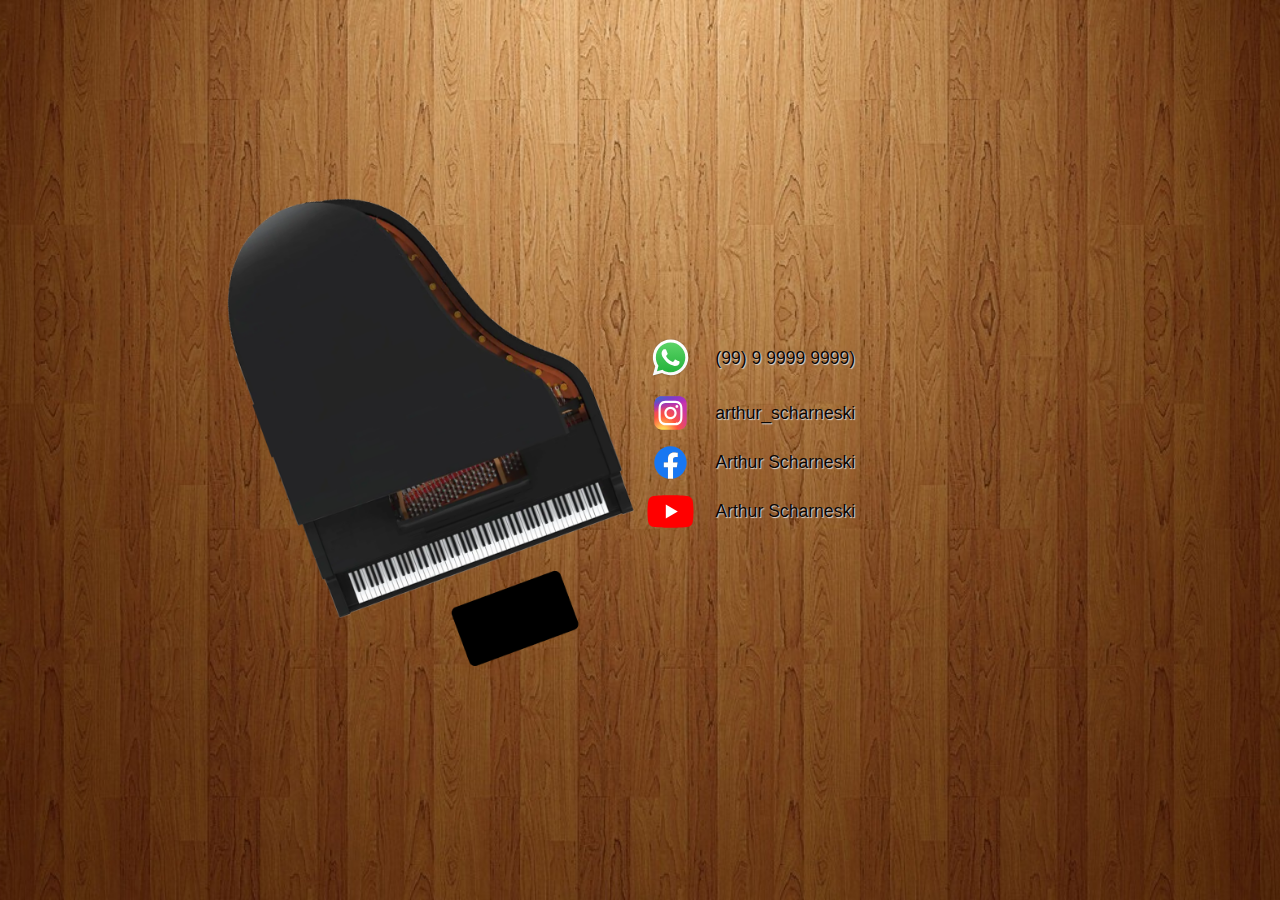
==== commit 46618e73: "title svg" ====
--- a/index.html
+++ b/index.html
@@ -13,16 +13,17 @@
 
 <body>
     <main class="main-card">
-        <svg id="txt-01" width="100%" height="20%" viewBox="0 0 100% 20%">
-                <text  x="50%" y="80%" class="title-name">Arthur Scharneski
+        <svg class="svg-full" width="100%" height="20%" viewBox="0 0 100 100">
+                <text class="txt-01" x="50" y="65">Arthur Scharneski
                 </text>
             </svg>
-        <svg id="txt-02" width="100%" height="30%" viewBox="0 0 100% 30%">
-                <text x="50%" y="40%" class="title-name">Arthur
+        <svg class="svg-mobile" width="100%" height="100%" viewBox="0 0 150 150 ">
+                <text class="txt-02" x="75" y="65">Arthur
                 </text>
-                <text x="50%" y="90%" class="title-name">Scharneski
+                <text class="txt-02" x="75" y="125">Scharneski
                 </text>
         </svg>
+
         <div class="main-container">
             <div class="container-piano">
                 <!-- <div class="shadow"></div> -->
--- a/style-logo.css
+++ b/style-logo.css
@@ -1,11 +1,10 @@
-.card-title {
-    fill: black;
-    /* animation: title-fill 1s ease forwards;
-    animation-delay: 5s; */
-    /* border: 1px solid red; */
+svg {
+    fill: transparent;
+    animation: title-fill 1s ease-in-out forwards;
+    animation-delay: 5s;
 }
 
-#txt-01 {
+.txt-01 {
     text-anchor: middle;
     font-size: 4rem;
     letter-spacing: .5rem;
@@ -13,18 +12,18 @@
     stroke-dashoffset: 2200px;
     stroke: rgb(0, 0, 0);
     stroke-width: 1px;
-    /* animation: title-anim 10s ease-in-out forwards; */
+    animation: title-anim 10s ease-in-out forwards;
 }
 
-#txt-02 {
+.txt-02 {
     text-anchor: middle;
-    font-size: 4rem;
-    letter-spacing: .5rem;
+    font-size: 3.5rem;
+    letter-spacing: .2rem;
     stroke-dasharray: 2200px;
     stroke-dashoffset: 2200px;
     stroke: rgb(0, 0, 0);
     stroke-width: 1px;
-    /* animation: title-anim 10s ease-in-out forwards; */
+    animation: title-anim 10s ease-in-out forwards;
 }
 
 @keyframes title-anim {
@@ -38,6 +37,6 @@
         fill: transparent;
     }
     to {
-        fill: rgb(0, 0, 0);
+        fill: rgb(0, 0, 0)
     }
 }--- a/style-responsive.css
+++ b/style-responsive.css
@@ -1,28 +1,29 @@
 @media (min-width: 541px) {
-    #txt-01 {
+    .svg-mobile {
+        display: none;
+    }
+    .svg-full {
         display: block;
-    }
-    #txt-02 {
-        display: none;
     }
 }
 
 @media (max-width: 540px) {
     body {
-        height: 100vh;
+        width: 80;
+        height: 80;
     }
-    #txt-01 {
+    .svg-full {
         display: none;
     }
-    #txt-02 {
+    .svg-mobile {
         display: block;
     }
     .main-container {
         flex-direction: column;
     }
     .container-piano {
-        width: 100%;
-        height: 80%;
+        width: 90%;
+        height: 70%;
         margin-top: 6rem;
         /* background-color: lightblue; */
     }
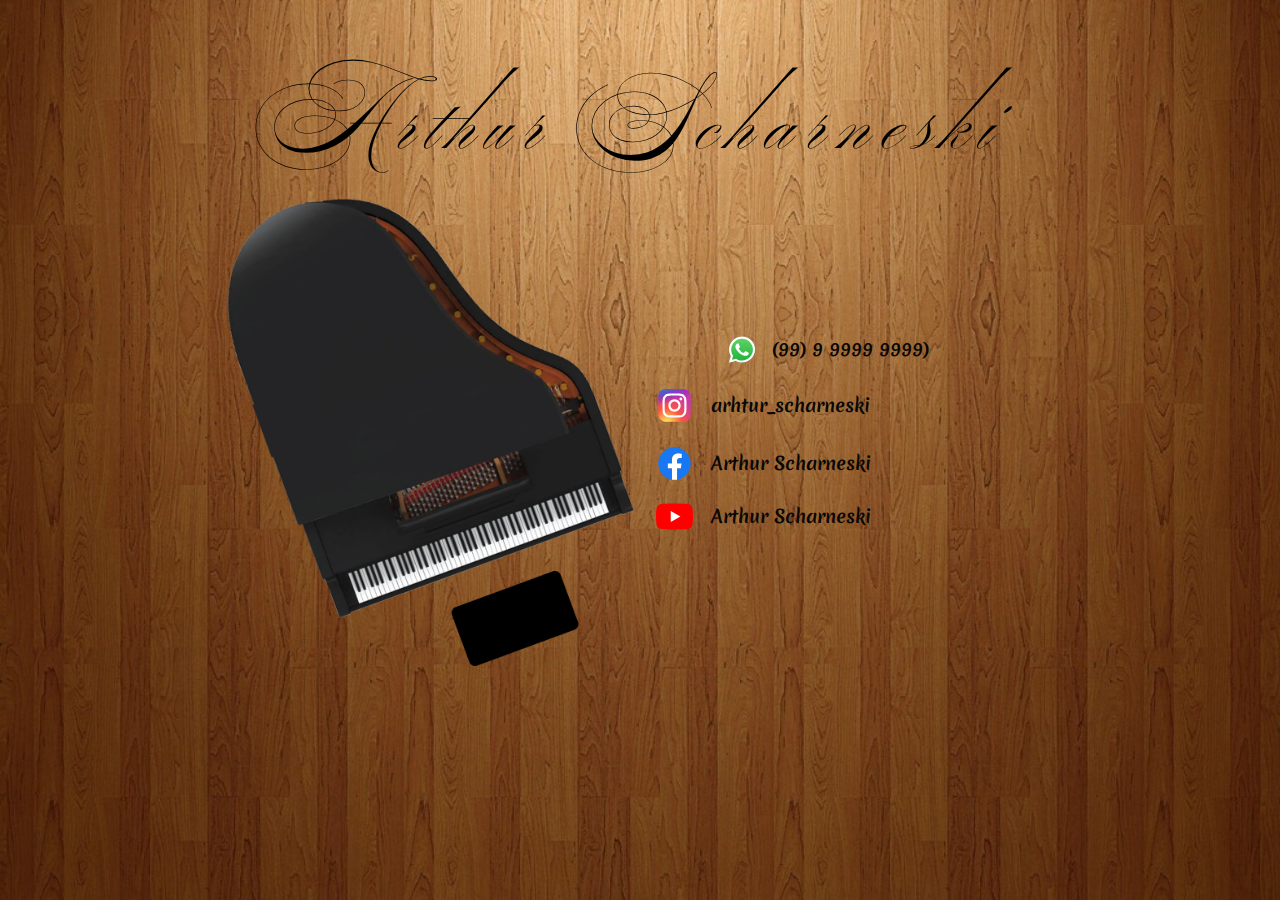
==== commit c77c2e1d: "link ajuste" ====
--- a/index.html
+++ b/index.html
@@ -30,26 +30,28 @@
                 <img src="images/Piano.png" alt="">
             </div>
             <div class="container-icons">
-                <div class="icon">
+
+                <a class="icon" href="#">
                     <img src="icons/whatsapp.svg" alt="">
-                    <a href="#">(99) 9 9999 9999)</a>
-                </div>
+                    <span>(99) 9 9999 9999)</span>
+                </a>
 
-                <div class="icon">
+                <a class="icon" href="#">
                     <img src="icons/instagram.svg" alt="">
-                    <a href="#">arthur_scharneski</a>
-                </div>
+                    <span>arhtur_scharneski</span>
+                </a>
 
-                <div class="icon">
+                <a class="icon" href="#">
                     <img src="icons/facebook.svg" alt="">
-                    <a href="#">Arthur Scharneski</a>
-                </div>
+                    <span>Arthur Scharneski</span>
+                </a>
 
-                <div class="icon">
+                <a class="icon" href="#">
                     <img src="icons/youtube.svg" alt="">
-                    <a href="#">Arthur Scharneski</a>
-                </div>
+                    <span>Arthur Scharneski</span>
+                </a>
             </div>
+        </div>
         </div>
     </main>
 </body>
--- a/style.css
+++ b/style.css
@@ -2,6 +2,11 @@
     font-family: myFont;
     /* src: url(fonts/MonsieurLaDoulaise-Regular.ttf); */
     src: url(fonts/Ballet-Regular-VariableFont_opsz.ttf);
+}
+
+@font-face {
+    font-family: myFont-secondary;
+    src: url(fonts/MeriendaOne-Regular.ttf);
 }
 
 :root {
@@ -17,7 +22,6 @@
     padding: 0;
     margin: 0;
     box-sizing: border-box;
-    font-family: myFont;
 }
 
 body {
@@ -77,6 +81,12 @@
 }
 
 .icon {
+    font-family: myfont-secondary;
+    font-size: 1.1rem;
+    text-decoration: none;
+    color: rgb(9, 7, 5);
+    /* text-shadow: 0px 0px 2px rgb(100, 54, 4); */
+    margin: .3rem;
     display: flex;
     align-items: center;
     justify-content: flex-start;
@@ -87,12 +97,11 @@
 }
 
 .icon a {
-    font-family: 'Lucida Sans', 'Lucida Sans Regular', 'Lucida Grande', 'Lucida Sans Unicode', Geneva, Verdana, sans-serif;
-    font-weight: normal;
-    font-size: 1.1rem;
+    font-family: myfont-secondary;
+    font-size: 1.2rem;
     text-decoration: none;
     color: rgb(9, 7, 5);
-    text-shadow: 1px 1px 1px rgb(221, 218, 218);
+    /* text-shadow: 0px 0px 2px rgb(100, 54, 4); */
     margin: .5rem;
 }
 
--- a/style-logo.css
+++ b/style-logo.css
@@ -1,6 +1,7 @@
 svg {
-    fill: transparent;
-    animation: title-fill 1s ease-in-out forwards;
+    font-family: myFont;
+    fill: black;
+    animation: title-fill 2s ease-out forwards;
     animation-delay: 5s;
 }
 
@@ -26,9 +27,11 @@
     animation: title-anim 10s ease-in-out forwards;
 }
 
-@keyframes title-anim {
+
+/* @keyframes title-anim {
     to {
         stroke-dashoffset: 0;
+        stroke-width: 0px;
     }
 }
 
@@ -37,6 +40,6 @@
         fill: transparent;
     }
     to {
-        fill: rgb(0, 0, 0)
+        fill: rgb(0, 0, 0);
     }
-}+} */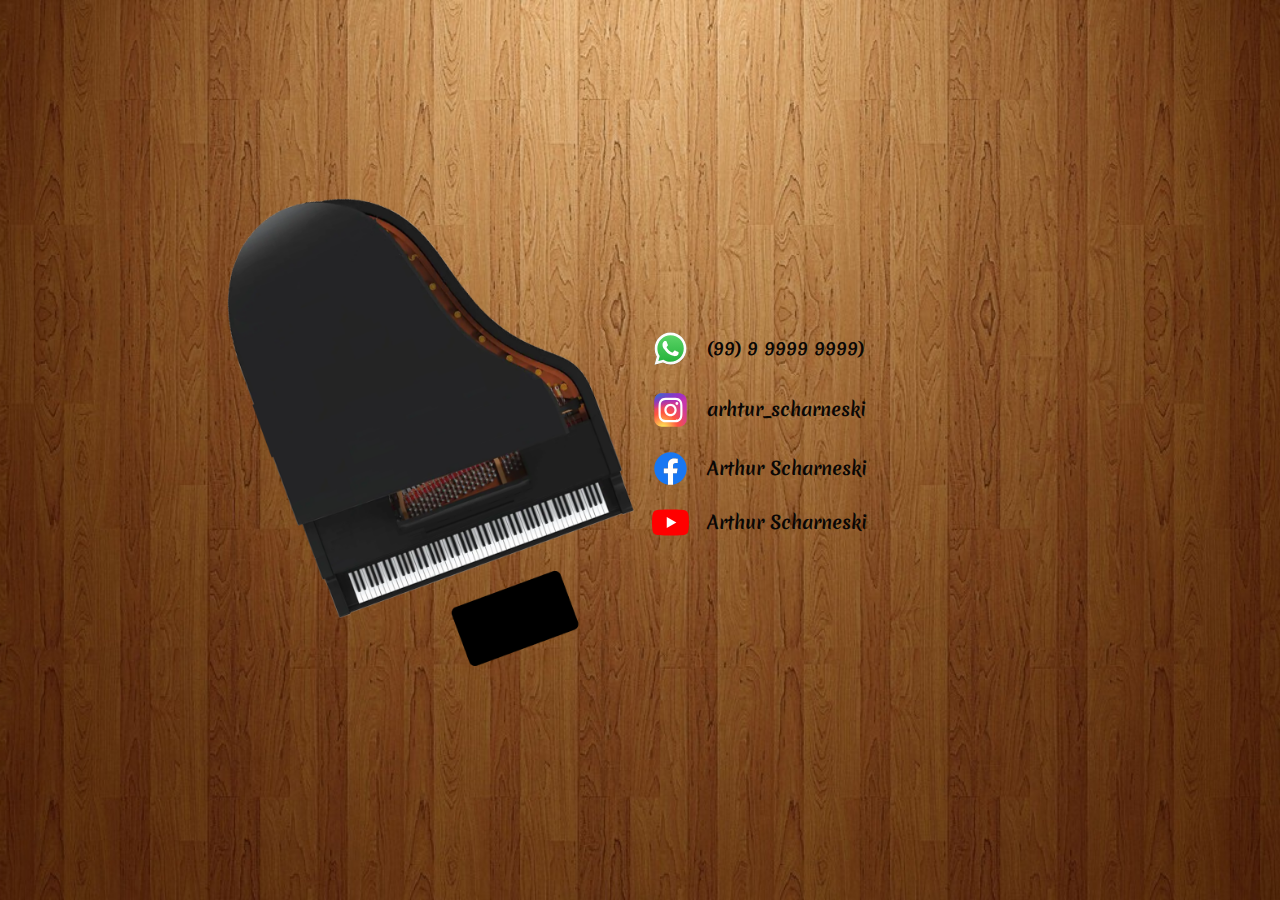
==== commit 88fd2c84: "ajuste links" ====
--- a/index.html
+++ b/index.html
@@ -52,7 +52,6 @@
                 </a>
             </div>
         </div>
-        </div>
     </main>
 </body>
 
--- a/style.css
+++ b/style.css
@@ -81,29 +81,30 @@
 }
 
 .icon {
+    width: 100%;
     font-family: myfont-secondary;
     font-size: 1.1rem;
     text-decoration: none;
     color: rgb(9, 7, 5);
-    /* text-shadow: 0px 0px 2px rgb(100, 54, 4); */
     margin: .3rem;
     display: flex;
     align-items: center;
     justify-content: flex-start;
+    /* border: 1px solid red; */
 }
 
 .icon img {
     width: max(12%, 60px);
 }
 
-.icon a {
+
+/* .icon a {
     font-family: myfont-secondary;
     font-size: 1.2rem;
     text-decoration: none;
     color: rgb(9, 7, 5);
-    /* text-shadow: 0px 0px 2px rgb(100, 54, 4); */
     margin: .5rem;
-}
+} */
 
 .shadow {
     z-index: -1;
--- a/style-logo.css
+++ b/style-logo.css
@@ -1,6 +1,6 @@
 svg {
     font-family: myFont;
-    fill: black;
+    fill: transparent;
     animation: title-fill 2s ease-out forwards;
     animation-delay: 5s;
 }
@@ -27,8 +27,7 @@
     animation: title-anim 10s ease-in-out forwards;
 }
 
-
-/* @keyframes title-anim {
+@keyframes title-anim {
     to {
         stroke-dashoffset: 0;
         stroke-width: 0px;
@@ -42,4 +41,4 @@
     to {
         fill: rgb(0, 0, 0);
     }
-} */+}--- a/style-responsive.css
+++ b/style-responsive.css
@@ -20,35 +20,37 @@
     }
     .main-container {
         flex-direction: column;
+        align-items: center;
+        justify-content: center;
     }
     .container-piano {
         width: 90%;
-        height: 70%;
-        margin-top: 6rem;
+        height: 60%;
+        /* margin-top: 2rem; */
         /* background-color: lightblue; */
     }
     .container-piano img {
         object-position: center;
     }
     .container-icons {
-        width: 100%;
-        height: 50%;
-        flex-direction: row;
-        flex-wrap: wrap;
+        display: flex;
+        flex-direction: column;
         align-items: center;
         justify-content: center;
         /* background-color: rgb(230, 191, 173); */
     }
     .icon {
-        flex-direction: column;
+        /* display: inline-block; */
+        display: flex;
+        flex-direction: row;
+        flex-wrap: wrap;
+        align-items: center;
         justify-content: center;
-        align-items: center;
     }
     .icon img {
-        /* width: max(5%, 30px); */
-        width: 3.5rem;
+        width: 25%;
     }
-    .icon a {
-        font-size: 1rem;
+    .icon span {
+        font-size: .7rem;
     }
 }